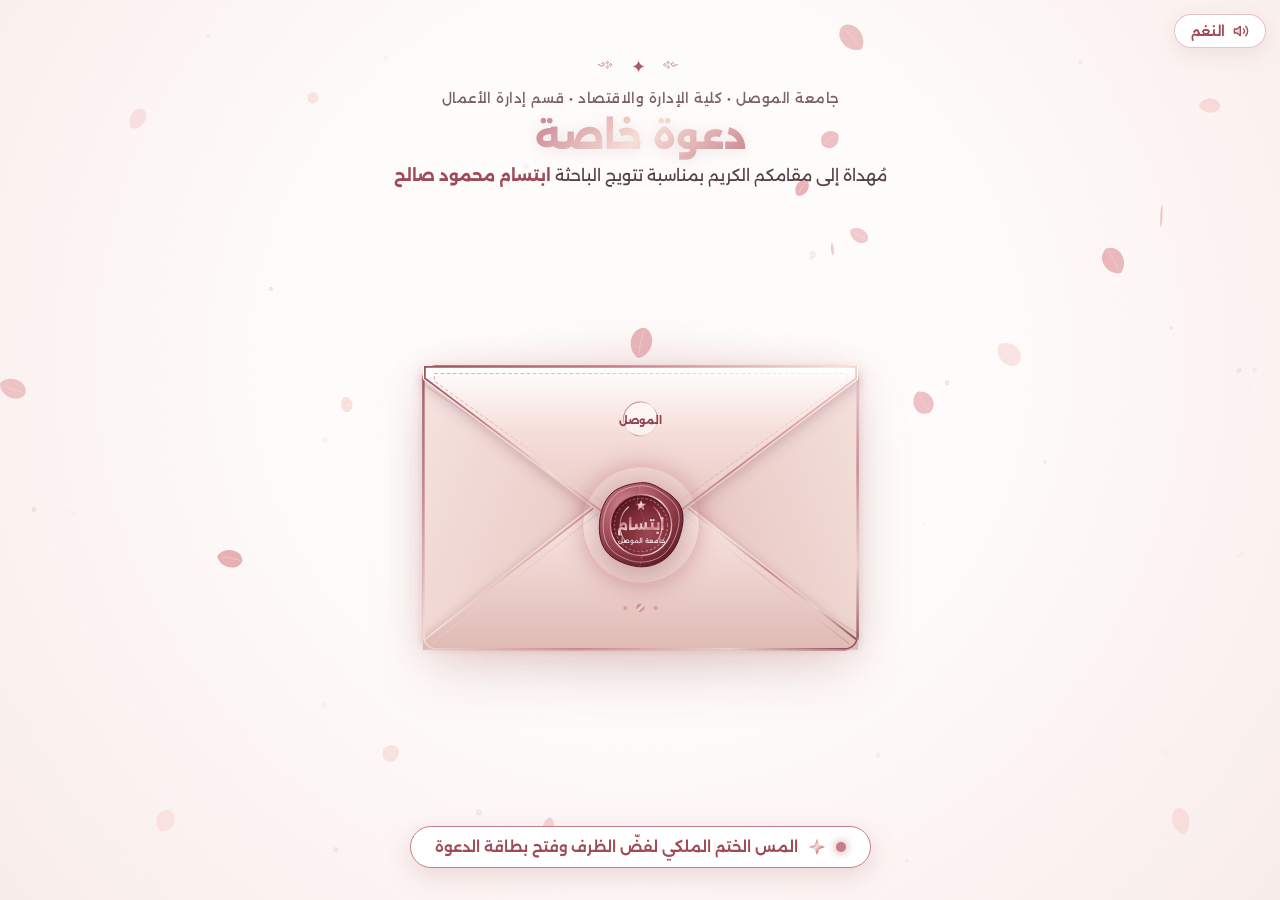
==== index.html @ f52bd517 "Transform invitation to luminous Soft Blush, Pearl Silk & Rose Gold with drifting rose petals and Al" ====
<!DOCTYPE html>
<html lang="ar" dir="rtl">
<head>
  <meta charset="UTF-8">
  <meta name="viewport" content="width=device-width, initial-scale=1.0, maximum-scale=1.0, user-scalable=no">
  <title>دعوة خاصة | مأدبة تتويج الباحثة ابتسام محمود صالح - جامعة الموصل</title>
  
  <meta name="description" content="دعوة خاصة لحضور مأدبة الغداء التكريمية بمناسبة نيل الباحثة ابتسام محمود صالح درجة الماجستير في إدارة الأعمال / أمن المعلومات - جامعة الموصل">
  <meta property="og:title" content="دعوة كريمة | الباحثة ابتسام محمود صالح">
  <meta property="og:description" content="يسرنا دعوتكم لمشاركتنا فرحة إنجاز الماجستير وحضور مأدبة الغداء التكريمية في مدينة الموصل">
  <meta property="og:type" content="website">

  <!-- Curated Modern Luxury Arabic Typography: Alexandria & Amiri -->
  <link rel="preconnect" href="https://fonts.googleapis.com">
  <link rel="preconnect" href="https://fonts.gstatic.com" crossorigin>
  <link href="https://fonts.googleapis.com/css2?family=Alexandria:wght@300;400;500;600;700;800&family=Amiri:ital,wght@0,400;0,700;1,400&family=Aref+Ruqaa:wght@700&display=swap" rel="stylesheet">

  <link rel="stylesheet" href="style.css">
</head>
<body class="is-locked">

  <!-- ==================================================================== -->
  <!-- MASTER SVG DEFINITIONS: ROSE GOLD FOIL, SILK FLORAL & WAX SEALS      -->
  <!-- ==================================================================== -->
  <svg class="svg-defs" aria-hidden="true">
    <defs>
      <!-- Metallic Rose Gold Foil Gradient -->
      <linearGradient id="rose-gold-foil" x1="0%" y1="0%" x2="100%" y2="100%">
        <stop offset="0%" stop-color="#9a525d" />
        <stop offset="22%" stop-color="#c57d87" />
        <stop offset="48%" stop-color="#f7ded7" />
        <stop offset="68%" stop-color="#c8838d" />
        <stop offset="85%" stop-color="#edd1ca" />
        <stop offset="100%" stop-color="#8c4450" />
      </linearGradient>

      <!-- Soft Rose Gold Light Gradient for Lines -->
      <linearGradient id="rose-gold-soft" x1="0%" y1="0%" x2="100%" y2="0%">
        <stop offset="0%" stop-color="#c57d87" stop-opacity="0.1" />
        <stop offset="50%" stop-color="#c57d87" stop-opacity="0.9" />
        <stop offset="100%" stop-color="#c57d87" stop-opacity="0.1" />
      </linearGradient>

      <!-- Envelope Exterior Soft Blush Velvet Gradients -->
      <linearGradient id="env-blush-back" x1="0%" y1="0%" x2="100%" y2="100%">
        <stop offset="0%" stop-color="#f7e8e5" />
        <stop offset="50%" stop-color="#eed5d0" />
        <stop offset="100%" stop-color="#e2c1bb" />
      </linearGradient>

      <linearGradient id="env-blush-left" x1="0%" y1="0%" x2="100%" y2="50%">
        <stop offset="0%" stop-color="#f5e3df" />
        <stop offset="70%" stop-color="#ecd0cb" />
        <stop offset="100%" stop-color="#e3beba" />
      </linearGradient>

      <linearGradient id="env-blush-right" x1="100%" y1="0%" x2="0%" y2="50%">
        <stop offset="0%" stop-color="#f3e0dc" />
        <stop offset="70%" stop-color="#eaccc7" />
        <stop offset="100%" stop-color="#e0b8b4" />
      </linearGradient>

      <linearGradient id="env-blush-bottom" x1="50%" y1="0%" x2="50%" y2="100%">
        <stop offset="0%" stop-color="#fdf4f2" />
        <stop offset="40%" stop-color="#f2dad6" />
        <stop offset="100%" stop-color="#dfbab4" />
      </linearGradient>

      <linearGradient id="env-blush-top" x1="50%" y1="0%" x2="50%" y2="100%">
        <stop offset="0%" stop-color="#ffffff" />
        <stop offset="40%" stop-color="#f5deda" />
        <stop offset="100%" stop-color="#e5c4be" />
      </linearGradient>

      <!-- Pearl Silk Lining with Delicate Rose Damask Pattern -->
      <pattern id="pearl-rose-lining" width="56" height="56" patternUnits="userSpaceOnUse">
        <rect width="56" height="56" fill="#fdfbf9"/>
        <circle cx="28" cy="28" r="14" fill="none" stroke="#e8c2bb" stroke-width="0.7" stroke-opacity="0.38"/>
        <path d="M28 6 C32 18 38 24 50 28 C38 32 32 38 28 50 C24 38 18 32 6 28 C18 24 24 18 28 6 Z" fill="none" stroke="#c57d87" stroke-width="0.75" stroke-opacity="0.3"/>
        <circle cx="0" cy="0" r="10" fill="none" stroke="#e8c2bb" stroke-width="0.6" stroke-opacity="0.25"/>
        <circle cx="56" cy="0" r="10" fill="none" stroke="#e8c2bb" stroke-width="0.6" stroke-opacity="0.25"/>
        <circle cx="0" cy="56" r="10" fill="none" stroke="#e8c2bb" stroke-width="0.6" stroke-opacity="0.25"/>
        <circle cx="56" cy="56" r="10" fill="none" stroke="#e8c2bb" stroke-width="0.6" stroke-opacity="0.25"/>
      </pattern>

      <!-- Dusty Rose & Pearl Gold Wax Seal Gradients -->
      <radialGradient id="wax-rose-outer" cx="35%" cy="30%" r="72%">
        <stop offset="0%" stop-color="#e5a0ab" />
        <stop offset="30%" stop-color="#ba6774" />
        <stop offset="70%" stop-color="#933f4c" />
        <stop offset="100%" stop-color="#67212b" />
      </radialGradient>

      <radialGradient id="wax-rose-inner" cx="62%" cy="65%" r="65%">
        <stop offset="0%" stop-color="#9e4754" />
        <stop offset="65%" stop-color="#7a2a36" />
        <stop offset="100%" stop-color="#54151e" />
      </radialGradient>

      <!-- Jagged Fracture Clip Paths for Two-Piece Wax Seal Split -->
      <clipPath id="seal-clip-left">
        <polygon points="0,0 60,0 55,32 64,52 53,74 62,95 57,120 0,120" />
      </clipPath>
      <clipPath id="seal-clip-right">
        <polygon points="60,0 120,0 120,120 57,120 62,95 53,74 64,52 55,32" />
      </clipPath>

      <!-- Reusable Sculpted Wax Seal Artwork -->
      <g id="wax-seal-artwork">
        <!-- Organic Molten Edge -->
        <path d="M 60,6 C 72,5 81,11 91,17 C 101,23 111,32 113,44 C 115,56 112,68 108,79 C 104,90 96,101 85,107 C 74,113 61,115 49,112 C 37,109 24,104 16,94 C 8,84 6,70 7,57 C 8,44 12,31 21,21 C 30,11 48,7 60,6 Z" 
              fill="url(#wax-rose-outer)" stroke="#52151e" stroke-width="1.2"/>
        <!-- Soft Rim Highlight -->
        <path d="M 58,10 C 70,9 80,14 88,20 C 97,26 106,34 108,45 C 110,56 107,67 103,77 C 99,87 92,97 82,102 C 72,107 60,109 49,106 C 38,103 27,98 20,89 C 13,80 11,68 12,56 C 13,44 17,33 25,24 C 33,15 46,11 58,10 Z" 
              fill="none" stroke="#fce4e8" stroke-width="1.1" stroke-opacity="0.6"/>
        <!-- Sunken Medallion Well -->
        <circle cx="60" cy="60" r="39" fill="url(#wax-rose-inner)" stroke="url(#rose-gold-foil)" stroke-width="1.8"/>
        <circle cx="60" cy="60" r="34" fill="none" stroke="url(#rose-gold-foil)" stroke-width="1" stroke-dasharray="3 2.5" opacity="0.9"/>
        <!-- Wreath of Honor -->
        <path d="M 42,82 C 30,72 30,48 44,37" fill="none" stroke="url(#rose-gold-foil)" stroke-width="1.4" stroke-linecap="round"/>
        <path d="M 78,82 C 90,72 90,48 76,37" fill="none" stroke="url(#rose-gold-foil)" stroke-width="1.4" stroke-linecap="round"/>
        <!-- Crown Star -->
        <polygon points="60,28 62,33 67,33 63,36 64,41 60,38 56,41 57,36 53,33 58,33" fill="url(#rose-gold-foil)"/>
        <!-- Calligraphic Monogram -->
        <text x="60" y="66" text-anchor="middle" fill="url(#rose-gold-foil)" font-family="'Alexandria', sans-serif" font-size="19" font-weight="700">ابتسام</text>
        <text x="60" y="83" text-anchor="middle" fill="#fce4e8" font-family="'Alexandria', sans-serif" font-size="8" font-weight="600" opacity="0.95">جامعة الموصل</text>
      </g>

      <!-- Soft Natural Shadows for Paper Folds -->
      <filter id="fold-shadow" x="-15%" y="-15%" width="130%" height="130%">
        <feDropShadow dx="0" dy="-2" stdDeviation="4" flood-color="#804a52" flood-opacity="0.18"/>
      </filter>
      <filter id="flap-drop-shadow" x="-15%" y="-10%" width="130%" height="140%">
        <feDropShadow dx="0" dy="6" stdDeviation="6" flood-color="#804a52" flood-opacity="0.25"/>
      </filter>
    </defs>
  </svg>

  <!-- Luminous Silk Canvas & Drifting Rose Petals Engine -->
  <canvas id="silk-canvas"></canvas>

  <!-- Soft Ambient Warmth Vignette -->
  <div class="ambient-vignette"></div>

  <!-- Floating Navigation Controls -->
  <nav class="floating-controls" aria-label="أدوات التحكم">
    <button id="audio-toggle-btn" class="ctrl-btn" title="الموسيقى الهادئة والمؤثرات">
      <svg id="icon-vol-on" class="ctrl-svg" viewBox="0 0 24 24" fill="none" stroke="currentColor" stroke-width="2" stroke-linecap="round" stroke-linejoin="round">
        <polygon points="11 5 6 9 2 9 2 15 6 15 11 19 11 5" fill="currentColor" fill-opacity="0.2"/>
        <path d="M15.54 8.46a5 5 0 0 1 0 7.07"/>
        <path d="M19.07 4.93a10 10 0 0 1 0 14.14"/>
      </svg>
      <svg id="icon-vol-off" class="ctrl-svg hidden" viewBox="0 0 24 24" fill="none" stroke="currentColor" stroke-width="2" stroke-linecap="round" stroke-linejoin="round">
        <polygon points="11 5 6 9 2 9 2 15 6 15 11 19 11 5" fill="currentColor" fill-opacity="0.1"/>
        <line x1="23" y1="9" x2="17" y2="15"/>
        <line x1="17" y1="9" x2="23" y2="15"/>
      </svg>
      <span class="ctrl-label">النغم</span>
    </button>

    <button id="replay-envelope-btn" class="ctrl-btn hidden" title="إعادة مشهد فتح الظرف">
      <svg class="ctrl-svg" viewBox="0 0 24 24" fill="none" stroke="currentColor" stroke-width="1.8" stroke-linecap="round" stroke-linejoin="round">
        <path d="M4 4h16c1.1 0 2 .9 2 2v12c0 1.1-.9 2-2 2H4c-1.1 0-2-.9-2-2V6c0-1.1.9-2 2-2z"/>
        <polyline points="22,6 12,13 2,6"/>
      </svg>
      <span class="ctrl-label">إعادة إغلاق الظرف</span>
    </button>
  </nav>


  <!-- ================================================================ -->
  <!-- ACT I: THE LUMINOUS ROSE VELVET ENVELOPE SANCTUARY               -->
  <!-- ================================================================ -->
  <section id="envelope-sanctuary" class="envelope-sanctuary">
    
    <!-- Header: Welcoming, Airy, and Peaceful -->
    <header class="sanctuary-header" id="sanctuary-header">
      <div class="crest-mini">
        <span>༺</span>
        <span class="crest-star">✦</span>
        <span>༻</span>
      </div>
      <p class="sanctuary-pre">جامعة الموصل • كلية الإدارة والاقتصاد • قسم إدارة الأعمال</p>
      <h1 class="sanctuary-title">دعوة خاصة</h1>
      <p class="sanctuary-subtitle">مُهداة إلى مقامكم الكريم بمناسبة تتويج الباحثة <strong>ابتسام محمود صالح</strong></p>
    </header>

    <!-- Center Stage: The Sculpted 3D Velvet Envelope -->
    <div class="envelope-stage-center" id="envelope-tilt-zone">
      <div class="envelope-assembly" id="envelope-assembly" role="button" tabindex="0" aria-label="المس الظرف لفتحه">
        
        <!-- Radiant Rose Gold Aura Glow -->
        <div class="envelope-aura" id="envelope-aura"></div>

        <!-- LAYER 1 (z-index: 1): ENVELOPE BACK & FLORAL SILK LINING -->
        <div class="env-layer-back" id="env-back">
          <svg viewBox="0 0 460 300" class="env-svg-full" preserveAspectRatio="none">
            <rect x="0" y="0" width="460" height="300" rx="14" fill="url(#env-blush-back)" stroke="url(#rose-gold-foil)" stroke-width="1.6"/>
            <rect x="7" y="7" width="446" height="286" rx="10" fill="url(#pearl-rose-lining)" stroke="#e2b4ad" stroke-width="0.8" stroke-opacity="0.6"/>
          </svg>
        </div>

        <!-- LAYER 2 (z-index: 2): LUXURY COTTON CARD RESTING INSIDE THE POCKET -->
        <div class="env-layer-letter" id="env-letter">
          <div class="letter-paper">
            <div class="letter-gold-frame">
              <div class="letter-corner lc-tl"></div>
              <div class="letter-corner lc-tr"></div>
              <div class="letter-corner lc-bl"></div>
              <div class="letter-corner lc-br"></div>

              <div class="letter-rosette">✦ ❖ ✦</div>
              <div class="letter-Basmala">بِسْمِ اللَّهِ الرَّحْمَٰنِ الرَّحِيمِ</div>
              <div class="letter-divider">
                <span></span>
                <span class="div-diamond">◆</span>
                <span></span>
              </div>
              <div class="letter-kicker">دعوة مأدبة غداء تكريمية</div>
              <div class="letter-honoree">الباحثة ابتسام محمود صالح</div>
              <div class="letter-degree">ماجستير إدارة الأعمال • أمن المعلومات</div>
              <div class="letter-seal-mark">جامعة الموصل • ٢٩ تشرين الثاني ٢٠٢٦</div>
            </div>
          </div>
        </div>

        <!-- LAYER 3 (z-index: 3): ENVELOPE FRONT POCKET -->
        <div class="env-layer-pocket" id="env-pocket">
          <svg viewBox="0 0 460 300" class="env-svg-full" preserveAspectRatio="none">
            <!-- Left Wing Flap -->
            <path d="M 0,10 L 218,158 L 0,292 Z" fill="url(#env-blush-left)" filter="url(#fold-shadow)"/>
            <path d="M 0,12 L 214,158 L 0,290" fill="none" stroke="url(#rose-gold-foil)" stroke-width="1.4" stroke-opacity="0.85"/>
            <path d="M 0,19 L 205,158 L 0,283" fill="none" stroke="url(#rose-gold-foil)" stroke-width="0.6" stroke-opacity="0.45"/>

            <!-- Right Wing Flap -->
            <path d="M 460,10 L 242,158 L 460,292 Z" fill="url(#env-blush-right)" filter="url(#fold-shadow)"/>
            <path d="M 460,12 L 246,158 L 460,290" fill="none" stroke="url(#rose-gold-foil)" stroke-width="1.4" stroke-opacity="0.85"/>
            <path d="M 460,19 L 255,158 L 460,283" fill="none" stroke="url(#rose-gold-foil)" stroke-width="0.6" stroke-opacity="0.45"/>

            <!-- Bottom Pocket Flap -->
            <path d="M 0,300 L 0,288 L 194,136 Q 230,110 266,136 L 460,288 L 460,300 Z" fill="url(#env-blush-bottom)" filter="url(#fold-shadow)"/>
            <path d="M 2,289 L 196,138 Q 230,113 264,138 L 458,289" fill="none" stroke="url(#rose-gold-foil)" stroke-width="1.8"/>
            <path d="M 9,294 L 200,144 Q 230,121 260,144 L 451,294" fill="none" stroke="url(#rose-gold-foil)" stroke-width="0.65" stroke-opacity="0.6"/>
            
            <!-- Bottom Center Rose Gold Monogram Pin -->
            <g transform="translate(230, 256)" opacity="0.9">
              <path d="M -40,0 L -10,0 M 10,0 L 40,0" stroke="url(#rose-gold-foil)" stroke-width="1.2"/>
              <circle cx="0" cy="0" r="4.5" fill="url(#rose-gold-foil)"/>
              <circle cx="-16" cy="0" r="2.2" fill="#d99b95"/>
              <circle cx="16" cy="0" r="2.2" fill="#d99b95"/>
            </g>

            <!-- Outer Frame -->
            <rect x="0.9" y="0.9" width="458.2" height="298.2" rx="13" fill="none" stroke="url(#rose-gold-foil)" stroke-width="1.6"/>
          </svg>
        </div>

        <!-- LAYER 4 (z-index: 4 closed -> z-index: 1 at 90deg open): 3D TOP HINGED FLAP -->
        <div class="env-layer-top-flap" id="env-top-flap-wrap">
          <div class="top-flap-3d" id="env-top-flap">
            
            <!-- Outer Face (Visible when closed) -->
            <div class="flap-face flap-face-front">
              <svg viewBox="0 0 460 185" class="env-svg-flap" preserveAspectRatio="none">
                <path d="M 0,0 L 460,0 L 460,14 L 262,164 Q 230,186 198,164 L 0,14 Z" fill="url(#env-blush-top)" filter="url(#flap-drop-shadow)"/>
                <path d="M 2,1 L 458,1 L 458,13 L 260,162 Q 230,183 200,162 L 2,13 Z" fill="none" stroke="url(#rose-gold-foil)" stroke-width="1.9"/>
                <path d="M 12,8 L 448,8 L 448,16 L 255,155 Q 230,173 205,155 L 12,16 Z" fill="none" stroke="url(#rose-gold-foil)" stroke-width="0.75" stroke-opacity="0.65" stroke-dasharray="4 2.5"/>
                <!-- Rose Gold Flap Motif -->
                <g transform="translate(230, 56)">
                  <circle cx="0" cy="0" r="18" fill="rgba(255,255,255,0.6)" stroke="url(#rose-gold-foil)" stroke-width="1"/>
                  <path d="M -32,0 L -22,0 M 22,0 L 32,0" stroke="url(#rose-gold-foil)" stroke-width="1"/>
                  <text x="0" y="5" text-anchor="middle" fill="#933f4c" font-family="'Alexandria', sans-serif" font-size="11" font-weight="700">الموصل</text>
                </g>
              </svg>
            </div>

            <!-- Inner Face (Lined with Floral Silk when folded back) -->
            <div class="flap-face flap-face-back">
              <svg viewBox="0 0 460 185" class="env-svg-flap" preserveAspectRatio="none">
                <path d="M 0,185 L 460,185 L 460,171 L 262,21 Q 230,-1 198,21 L 0,171 Z" fill="url(#env-blush-back)" stroke="url(#rose-gold-foil)" stroke-width="1.6"/>
                <path d="M 7,182 L 453,182 L 453,169 L 258,26 Q 230,7 202,26 L 7,169 Z" fill="url(#pearl-rose-lining)" stroke="#c57d87" stroke-width="0.85" stroke-opacity="0.55"/>
              </svg>
            </div>

          </div>
        </div>

        <!-- LAYER 5 (z-index: 5): DUSTY ROSE & GOLD TWO-PIECE SPLITTING WAX SEAL -->
        <div class="wax-seal-stage" id="wax-seal-stage">
          <div class="wax-aura-ring" id="wax-aura-ring"></div>
          
          <!-- Left Half of Seal -->
          <div class="wax-half wax-half-left" id="wax-half-left">
            <svg viewBox="0 0 120 120" class="wax-svg">
              <g clip-path="url(#seal-clip-left)">
                <use href="#wax-seal-artwork"/>
              </g>
            </svg>
          </div>

          <!-- Right Half of Seal -->
          <div class="wax-half wax-half-right" id="wax-half-right">
            <svg viewBox="0 0 120 120" class="wax-svg">
              <g clip-path="url(#seal-clip-right)">
                <use href="#wax-seal-artwork"/>
              </g>
            </svg>
          </div>

          <!-- Glowing Rose Gold Fracture Line -->
          <svg viewBox="0 0 120 120" class="wax-crack-svg">
            <path id="wax-crack-path" d="M 60,6 L 55,32 L 64,52 L 53,74 L 62,95 L 57,114" fill="none" stroke="#fff0f3" stroke-width="2.6" stroke-linecap="round"/>
          </svg>
        </div>

      </div>
    </div>

    <!-- Bottom Touch Prompt -->
    <div class="sanctuary-prompt" id="sanctuary-prompt">
      <button type="button" class="prompt-button" id="open-trigger-btn">
        <span class="prompt-pulse"></span>
        <svg width="18" height="18" viewBox="0 0 24 24" fill="url(#rose-gold-foil)">
          <path d="M12 1L9 9l-8 3 8 3 3 8 3-8 8-3-8-3-3-8z"/>
        </svg>
        <span>المس الختم الملكي لفضّ الظرف وفتح بطاقة الدعوة</span>
      </button>
    </div>

  </section>


  <!-- ================================================================ -->
  <!-- ACT II: THE LUMINOUS LUXURY FOIL CARD INVITATION                 -->
  <!-- ================================================================ -->
  <main id="royal-invitation" class="royal-invitation" aria-hidden="true">
    
    <div class="scroll-container">
      
      <article class="manuscript-sheet" id="manuscript-sheet">
        
        <!-- Rose Gold Architectural Border Lines -->
        <div class="manuscript-frame-outer"></div>
        <div class="manuscript-frame-inner"></div>

        <!-- Corner Geometry -->
        <div class="card-corner cc-tl"></div>
        <div class="card-corner cc-tr"></div>
        <div class="card-corner cc-bl"></div>
        <div class="card-corner cc-br"></div>

        <!-- ======================================================== -->
        <!-- SECTION 1: PROLOGUE & UNIVERSITY CREST                   -->
        <!-- ======================================================== -->
        <header class="manuscript-header reveal-section">
          
          <div class="shamsa-medallion">
            <svg viewBox="0 0 120 120" class="shamsa-svg">
              <circle cx="60" cy="60" r="54" fill="none" stroke="url(#rose-gold-foil)" stroke-width="1.2" stroke-dasharray="4 3"/>
              <circle cx="60" cy="60" r="46" fill="rgba(197, 125, 135, 0.08)" stroke="url(#rose-gold-foil)" stroke-width="1"/>
              <circle cx="60" cy="60" r="36" fill="none" stroke="#d99b95" stroke-width="0.8"/>
            </svg>
            <div class="shamsa-center-icon">
              <svg width="24" height="24" viewBox="0 0 24 24" fill="url(#rose-gold-foil)">
                <path d="M12 3L1 9l11 6 9-4.91V17h2V9L12 3zm0 14.5l-7-3.82v3.72c0 2.1 3.13 3.6 7 3.6s7-1.5 7-3.6v-3.72l-7 3.82z"/>
              </svg>
            </div>
          </div>

          <div class="basmala-calligraphy">بِسْمِ اللَّهِ الرَّحْمَٰنِ الرَّحِيمِ</div>
          
          <p class="quranic-verse">
            ﴿ يَرْفَعِ اللَّهُ الَّذِينَ آمَنُوا مِنكُمْ وَالَّذِينَ أُوتُوا الْعِلْمَ دَرَجَاتٍ ﴾
          </p>

          <div class="royal-divider">
            <span class="div-line"></span>
            <span class="div-motif">❖ ✦ ❖</span>
            <span class="div-line"></span>
          </div>

          <div class="academic-banner">
            <span class="univ-name">جَامِعَةُ المَوْصِل</span>
            <span class="univ-dot">•</span>
            <span class="college-name">كلية الإدارة والاقتصاد</span>
            <span class="univ-dot">•</span>
            <span class="dept-name">قسم إدارة الأعمال</span>
          </div>

        </header>


        <!-- ======================================================== -->
        <!-- SECTION 2: HONOREE TITLE & DEGREE                        -->
        <!-- ======================================================== -->
        <section class="proclamation-section reveal-section">
          
          <div class="poetic-prelude">
            <p>
              بعدَ مسيرةٍ حافلةٍ بالجِدِّ والاجتهاد في محرابِ العلمِ والمعرفة،<br>
              آنَ لغرسِ الصبرِ أن يُثمر، وللفرحةِ أن تكتملَ ببهيِّ حضوركم الكريم...
            </p>
          </div>

          <p class="formal-salutation">
            يطيبُ لنا ويشرفنا دعوتكم لمشاركتنا فرحة إتمام مناقشة ونيل درجة <strong>الماجستير</strong>
          </p>

          <!-- The Royal Honoree Card -->
          <div class="honoree-cartouche">
            <div class="cartouche-glow"></div>
            <span class="honoree-title-prefix">للباحثة الفاضلة</span>
            <h2 class="honoree-full-name">ابتسام محمود صالح</h2>
            
            <div class="specialization-badge">
              <svg width="18" height="18" viewBox="0 0 24 24" fill="url(#rose-gold-foil)">
                <path d="M12 1L3 5v6c0 5.55 3.84 10.74 9 12 5.16-1.26 9-6.45 9-12V5l-9-4zm0 10.99h7c-.53 4.12-3.28 7.79-7 8.94V12H5V6.3l7-3.11v8.8z"/>
              </svg>
              <span class="spec-text">تخصص أمن المعلومات • إدارة الأعمال</span>
            </div>
          </div>

        </section>


        <!-- ======================================================== -->
        <!-- SECTION 3: THE CELEBRATORY BANQUET INVITATION            -->
        <!-- ======================================================== -->
        <section class="banquet-sanctuary reveal-section">
          
          <div class="banquet-box">
            <div class="banquet-arch-top">
              <span>༺ مأدبة الغداء التكريمية ༻</span>
            </div>

            <p class="banquet-prose">
              واحتفاءً بهذه المناسبة الكريمة وتتويجاً لجهود الباحثة المباركة؛<br>
              يسرنا ويشرفنا أن ندعوكم لتناول <strong>وجبة الغداء</strong> التي نقيمها على شرفكم،<br>
              وعلى شرف السادة أعضاء لجنة المناقشة الموقّرين، وجمعٍ طيّب من الأهل والأصدقاء والأحبة،<br>
              لتكتمل بهجتنا بأنسِ لقائكم وطيب مشاركتكم.
            </p>

            <p class="banquet-poetry">
              « ما طابَ مجلسُنا إلا بملقاكمُ ... ولا ازدهى الفرحُ إلا حينَ جئتمونا »
            </p>
          </div>

        </section>


        <!-- ======================================================== -->
        <!-- SECTION 4: COMMITTEE APPRECIATION                        -->
        <!-- ======================================================== -->
        <section class="committee-section reveal-section">
          <div class="section-heading-lockup">
            <span class="heading-kicker">أهلُ الفضلِ والعلم</span>
            <h3 class="heading-main">لجنة المناقشة والإشراف العلمي</h3>
            <div class="heading-underline"></div>
          </div>

          <div class="committee-scroll-card">
            <div class="committee-icon-medallion">
              <svg width="24" height="24" viewBox="0 0 24 24" fill="url(#rose-gold-foil)">
                <path d="M12 3c-1.1 0-2 .9-2 2H4v2h1.95L2 14c-.47 2 1 3.5 3.5 3.5S9.47 16 9 14L5.05 7h5.1c.41.85 1.19 1.48 2.15 1.65V19H6v2h12v-2h-5.7V8.65c.96-.17 1.74-.8 2.15-1.65h4.5L15 14c-.47 2 1 3.5 3.5 3.5S22.47 16 22 14l-3.95-7H20V5h-6c0-1.1-.9-2-2-2z"/>
              </svg>
            </div>
            <p class="committee-tribute-text">
              خالصُ الامتنانِ والتقديرِ إلى مقامِ السادةِ الأساتذةِ والعلماء الأفاضل
              <strong>رئيسِ وأعضاءِ لجنةِ المناقشةِ الموقّرين والأستاذِ المشرف</strong>،
              الذين أناروا الدربَ بفيضِ علمهم وتوجيهاتهم السديدة؛
              وسيتشرّفُ هذا السجلُّ بإدراج أسمائهم وألقابهم العلمية الكريمة تِباعاً.
            </p>
          </div>
        </section>


        <!-- ======================================================== -->
        <!-- SECTION 5: EVENT DETAILS & PROGRAM FLOW                  -->
        <!-- ======================================================== -->
        <section class="arches-section reveal-section">
          <div class="section-heading-lockup">
            <span class="heading-kicker">الموعدُ والمكان</span>
            <h3 class="heading-main">مراسمُ يومِ المناسبة</h3>
            <div class="heading-underline"></div>
          </div>

          <div class="mosul-arches-grid">
            
            <!-- Arch 1: Date -->
            <div class="mosul-arch-card">
              <div class="arch-dome">
                <svg width="24" height="24" viewBox="0 0 24 24" fill="none" stroke="currentColor" stroke-width="2">
                  <rect x="3" y="4" width="18" height="18" rx="2" ry="2"/>
                  <line x1="16" y1="2" x2="16" y2="6"/>
                  <line x1="8" y1="2" x2="8" y2="6"/>
                  <line x1="3" y1="10" x2="21" y2="10"/>
                </svg>
              </div>
              <span class="arch-label">تاريخ المناسبة</span>
              <h4 class="arch-value">الأحد • ٢٩ تشرين الثاني</h4>
              <p class="arch-sub">29 نوفمبر (11) 2026 م</p>
            </div>

            <!-- Arch 2: Timing -->
            <div class="mosul-arch-card arch-featured">
              <div class="arch-dome">
                <svg width="24" height="24" viewBox="0 0 24 24" fill="none" stroke="currentColor" stroke-width="2">
                  <circle cx="12" cy="12" r="10"/>
                  <polyline points="12 6 12 12 16 14"/>
                </svg>
              </div>
              <span class="arch-label">موعد مأدبة الغداء</span>
              <h4 class="arch-value">عقب انتهاء المناقشة</h4>
              <p class="arch-sub arch-badge-gold">تُحدَّد الساعة الدقيقة قريباً</p>
            </div>

            <!-- Arch 3: Venue -->
            <div class="mosul-arch-card">
              <div class="arch-dome">
                <svg width="24" height="24" viewBox="0 0 24 24" fill="none" stroke="currentColor" stroke-width="2">
                  <path d="M3 2v7c0 1.1.9 2 2 2h4a2 2 0 0 0 2-2V2"/>
                  <path d="M7 2v20"/>
                  <path d="M21 15V2v0a5 5 0 0 0-5 5v6c0 1.1.9 2 2 2h3Zm0 0v7"/>
                </svg>
              </div>
              <span class="arch-label">دار الضيافة والمطعم</span>
              <h4 class="arch-value">مدينة الموصل</h4>
              <p class="arch-sub">سيُعلن اسم المطعم وإحداثياته قريباً</p>
            </div>

          </div>

          <!-- Day Flow Journey -->
          <div class="day-journey-bar">
            <div class="journey-step">
              <span class="step-num">١</span>
              <div class="step-info">
                <strong>المناقشة العلمية</strong>
                <span>كلية الإدارة والاقتصاد - جامعة الموصل</span>
              </div>
            </div>
            <div class="journey-connector">«</div>
            <div class="journey-step">
              <span class="step-num">٢</span>
              <div class="step-info">
                <strong>إعلان التقدير والتتويج</strong>
                <span>نيل درجة الماجستير بجدارة</span>
              </div>
            </div>
            <div class="journey-connector">«</div>
            <div class="journey-step step-highlight">
              <span class="step-num">٣</span>
              <div class="step-info">
                <strong>مأدبة الغداء التكريمية</strong>
                <span>التوجه إلى المطعم للاحتفاء بالضيوف الكرام</span>
              </div>
            </div>
          </div>

        </section>


        <!-- ======================================================== -->
        <!-- SECTION 6: ROSE GOLD COUNTDOWN DIALS                     -->
        <!-- ======================================================== -->
        <section class="astrolabe-countdown-section reveal-section">
          <div class="astrolabe-panel">
            <h3 class="astrolabe-title">
              <span class="star-wing">✦</span>
              <span>الوقت المتبقي حتى يوم المناسبة</span>
              <span class="star-wing">✦</span>
            </h3>

            <div class="astrolabe-rings-grid" dir="ltr">
              
              <!-- Days Dial -->
              <div class="astrolabe-dial">
                <svg viewBox="0 0 120 120" class="dial-svg">
                  <circle cx="60" cy="60" r="52" class="dial-track"/>
                  <circle cx="60" cy="60" r="52" class="dial-progress" id="ring-days"/>
                </svg>
                <div class="dial-content">
                  <span class="dial-number" id="cd-days">00</span>
                  <span class="dial-label">يَوْم</span>
                </div>
              </div>

              <!-- Hours Dial -->
              <div class="astrolabe-dial">
                <svg viewBox="0 0 120 120" class="dial-svg">
                  <circle cx="60" cy="60" r="52" class="dial-track"/>
                  <circle cx="60" cy="60" r="52" class="dial-progress" id="ring-hours"/>
                </svg>
                <div class="dial-content">
                  <span class="dial-number" id="cd-hours">00</span>
                  <span class="dial-label">سَاعَة</span>
                </div>
              </div>

              <!-- Minutes Dial -->
              <div class="astrolabe-dial">
                <svg viewBox="0 0 120 120" class="dial-svg">
                  <circle cx="60" cy="60" r="52" class="dial-track"/>
                  <circle cx="60" cy="60" r="52" class="dial-progress" id="ring-minutes"/>
                </svg>
                <div class="dial-content">
                  <span class="dial-number" id="cd-minutes">00</span>
                  <span class="dial-label">دَقِيقَة</span>
                </div>
              </div>

              <!-- Seconds Dial -->
              <div class="astrolabe-dial">
                <svg viewBox="0 0 120 120" class="dial-svg">
                  <circle cx="60" cy="60" r="52" class="dial-track"/>
                  <circle cx="60" cy="60" r="52" class="dial-progress" id="ring-seconds"/>
                </svg>
                <div class="dial-content">
                  <span class="dial-number" id="cd-seconds">00</span>
                  <span class="dial-label">ثَانِيَة</span>
                </div>
              </div>

            </div>
          </div>
        </section>


        <!-- ======================================================== -->
        <!-- SECTION 7: VENUE CARD & GOOGLE MAPS                      -->
        <!-- ======================================================== -->
        <section class="venue-compass-section reveal-section">
          <div class="compass-card">
            <div class="compass-rose-wrap">
              <div class="compass-pin-pulse"></div>
              <svg width="28" height="28" viewBox="0 0 24 24" fill="#ba6774" stroke="url(#rose-gold-foil)" stroke-width="1.5" class="compass-pin">
                <path d="M21 10c0 7-9 13-9 13s-9-6-9-13a9 9 0 0 1 18 0z"/>
                <circle cx="12" cy="10" r="3" fill="#ffffff"/>
              </svg>
            </div>
            <div class="compass-details">
              <span class="compass-tag">الموقع الجغرافي • الموصل</span>
              <h4>الموصل الحدباء — موقع المطعم المخصص لمأدبة الغداء</h4>
              <p>سيتم تحديث الرابط المباشر للمطعم هنا فور تثبيت الحجز النهائي لإرشادكم بدقة عبر خرائط Google.</p>
            </div>
            <div class="compass-action">
              <a href="https://maps.google.com/?q=University+of+Mosul,Mosul,Iraq" target="_blank" rel="noopener noreferrer" class="royal-btn royal-btn-outline">
                <svg width="18" height="18" viewBox="0 0 24 24" fill="none" stroke="currentColor" stroke-width="2">
                  <polygon points="1 6 1 22 8 18 16 22 23 18 23 2 16 6 8 2 1 6"/>
                  <line x1="8" y1="2" x2="8" y2="18"/>
                  <line x1="16" y1="6" x2="16" y2="22"/>
                </svg>
                <span>فتح الخريطة التفاعلية</span>
              </a>
            </div>
          </div>
        </section>


        <!-- ======================================================== -->
        <!-- SECTION 8: RSVP & VIP PASS GENERATOR                     -->
        <!-- ======================================================== -->
        <section class="rsvp-sanctuary reveal-section" id="rsvp-section">
          <div class="section-heading-lockup">
            <span class="heading-kicker">سجلُّ الضيافةِ والتشريف</span>
            <h3 class="heading-main">تأكيد الحضور والتهنئة</h3>
            <div class="heading-underline"></div>
            <p class="heading-desc">يسعدنا تسجيل حضوركم الكريم لترتيب مراسم الضيافة بما يليق بمقامكم العزيز</p>
          </div>

          <div class="rsvp-ledger-box">
            <form id="rsvp-form" class="rsvp-form">
              
              <!-- Guest Name -->
              <div class="ledger-field">
                <label for="guest-name">الاسم الكريم واللقب</label>
                <input type="text" id="guest-name" required placeholder="أدخل اسمك الكريم..." class="ledger-input">
              </div>

              <!-- Attendance Choice Cards -->
              <div class="ledger-field">
                <label>حالة الحضور</label>
                <div class="choice-cards-grid">
                  
                  <label class="choice-card">
                    <input type="radio" name="attendance" value="attending" checked>
                    <div class="choice-card-body">
                      <span class="choice-icon">✦</span>
                      <div class="choice-text">
                        <strong>يشرفني الحضور بكل سرور</strong>
                        <span>يسعدني التواجد في مأدبة الغداء</span>
                      </div>
                      <span class="choice-check">✓</span>
                    </div>
                  </label>

                  <label class="choice-card">
                    <input type="radio" name="attendance" value="declined">
                    <div class="choice-card-body">
                      <span class="choice-icon">❖</span>
                      <div class="choice-text">
                        <strong>أعتذر بكل محبة لظرف طارئ</strong>
                        <span>مع أصدق التبريكات والدعوات بالرفعة</span>
                      </div>
                      <span class="choice-check">✓</span>
                    </div>
                  </label>

                </div>
              </div>

              <!-- Number of Companions -->
              <div class="ledger-field" id="companions-field-wrap">
                <label for="guest-count">عدد الأفراد (المرافقين)</label>
                <select id="guest-count" class="ledger-input ledger-select">
                  <option value="شخص واحد">شخص واحد (١)</option>
                  <option value="شخصان">شخصان (٢)</option>
                  <option value="٣ أشخاص">ثلاثة أشخاص (٣)</option>
                  <option value="٤ أشخاص">أربعة أشخاص (٤)</option>
                  <option value="عائلة / مجموعة">عائلة كريمة / أكثر من ٤</option>
                </select>
              </div>

              <!-- Blessing Message -->
              <div class="ledger-field">
                <label for="guest-wishes">كلمة تهنئة أو تمنيات للباحثة (اختياري)</label>
                <textarea id="guest-wishes" rows="3" placeholder="اكتب مشاعرك وتمنياتك للباحثة ابتسام محمود صالح..." class="ledger-input ledger-textarea"></textarea>
              </div>

              <!-- Actions -->
              <div class="ledger-actions">
                <button type="submit" class="royal-btn royal-btn-rose">
                  <span>تأكيد الحضور وإصدار بطاقة التشريف</span>
                </button>

                <button type="button" id="whatsapp-direct-btn" class="royal-btn royal-btn-whatsapp">
                  <span>تأكيد الحضور عبر واتساب</span>
                </button>
              </div>

            </form>

            <!-- GENERATED VIP ROYAL GUEST PASS -->
            <div id="vip-pass-container" class="vip-pass-container hidden">
              <div class="vip-pass-card">
                <div class="vip-pass-header">
                  <span class="vip-crest">👑</span>
                  <h4>بطاقة تشريف ملكية خاصة</h4>
                  <p>مأدبة تتويج الباحثة ابتسام محمود صالح • جامعة الموصل</p>
                </div>
                <div class="vip-pass-body">
                  <div class="vip-row">
                    <span class="vip-label">الضيف الكريم:</span>
                    <strong class="vip-val" id="vip-guest-name">—</strong>
                  </div>
                  <div class="vip-row">
                    <span class="vip-label">حالة الحضور:</span>
                    <strong class="vip-val" id="vip-guest-status">—</strong>
                  </div>
                  <div class="vip-row">
                    <span class="vip-label">تاريخ المناسبة:</span>
                    <strong class="vip-val">الأحد • ٢٩ تشرين الثاني ٢٠٢٦</strong>
                  </div>
                </div>
                <div class="vip-pass-footer">
                  <span>تم تسجيل تشريفكم بمزيد من السرور والامتنان</span>
                  <button type="button" id="edit-rsvp-btn" class="vip-edit-link">تعديل البيانات</button>
                </div>
              </div>
            </div>

          </div>
        </section>


        <!-- ======================================================== -->
        <!-- SECTION 9: BLESSINGS WALL                                -->
        <!-- ======================================================== -->
        <section class="blessings-wall-section reveal-section">
          <div class="section-heading-lockup">
            <span class="heading-kicker">طيبُ المشاعر</span>
            <h3 class="heading-main">سجلُّ التهاني والتبريكات</h3>
            <div class="heading-underline"></div>
          </div>

          <div class="blessings-grid" id="blessings-grid">
            
            <div class="blessing-parchment">
              <div class="blessing-quote-mark">❝</div>
              <p class="blessing-body">
                ألف مبارك للباحثة المتميزة ابتسام محمود صالح هذا الإنجاز العلمي المشرف في أمن المعلومات، فخورون بمثابرتكِ ونسأل الله لكِ دوام التوفيق والرفعة.
              </p>
              <div class="blessing-meta">
                <span class="blessing-author">الأهل والمحبون</span>
                <span class="blessing-time">بكل فخر واعتزاز</span>
              </div>
            </div>

            <div class="blessing-parchment">
              <div class="blessing-quote-mark">❝</div>
              <p class="blessing-body">
                مباركٌ نيل الماجستير من كلية الإدارة والاقتصاد بجامعة الموصل العريقة، ومنها للأعلى وإلى الدكتوراة بإذن الله تعالى.
              </p>
              <div class="blessing-meta">
                <span class="blessing-author">زملاء الدراسات العليا</span>
                <span class="blessing-time">جامعة الموصل</span>
              </div>
            </div>

          </div>
        </section>


        <!-- ======================================================== -->
        <!-- SECTION 10: SHARE & COLOPHON FOOTER                      -->
        <!-- ======================================================== -->
        <footer class="manuscript-footer reveal-section">
          
          <div class="share-ribbon">
            <p>مشاركة بطاقة الدعوة مع الأحبة</p>
            <div class="share-actions">
              <button type="button" id="copy-invitation-link" class="royal-btn royal-btn-outline btn-sm">
                <span id="copy-link-label">نسخ رابط الدعوة</span>
              </button>
              <button type="button" id="share-whatsapp-btn" class="royal-btn royal-btn-rose btn-sm">
                <span>إهداء الدعوة عبر واتساب</span>
              </button>
            </div>
          </div>

          <div class="colophon">
            <div class="colophon-ornament">༺ ❖ ✦ ❖ ༻</div>
            <p class="colophon-verse">
              « وبكم تزدادُ الأفراحُ بهجةً، وبتشريفكم يكتملُ عقدُ المسرّات »
            </p>
            <div class="colophon-signature">
              <span>الداعية إلى مأدبة التكريم</span>
              <strong>الباحثة ابتسام محمود صالح وعائلتها الكريمة</strong>
            </div>
            <div class="colophon-location">جامعة الموصل • نينوى • ٢٠٢٦ م</div>
          </div>

        </footer>

      </article>

    </div>

  </main>

  <script src="app.js"></script>
</body>
</html>
---- style.css ----
/* ==========================================================================
   HAUTE COUTURE LUXURY INVITATION — SOFT BLUSH & ROSE GOLD THEME
   Honoree: Researcher Ibtisam Mahmoud Saleh — University of Mosul
   Philosophy: Modern Royal Editorial, Soft Blush Velvet, Rose Gold & Silk
   ========================================================================== */

:root {
  /* Typography */
  --font-royal: 'Alexandria', -apple-system, BlinkMacSystemFont, 'Segoe UI', Roboto, sans-serif;
  --font-classical: 'Amiri', 'Traditional Arabic', serif;
  --font-ruqaa: 'Aref Ruqaa', serif;

  /* Luminous Palette (Soft Blush, Pearl Cream & Warm Light) */
  --pearl-bg-light: #fefcfb;
  --pearl-bg-subtle: #fcf6f4;
  --blush-powder-soft: #fbf0ee;
  --blush-powder-mid: #f3dad5;
  --blush-powder-deep: #e8c4bd;

  /* Rose Gold & Champagne Foil */
  --rose-gold-light: #f8ded7;
  --rose-gold-mid: #c57d87;
  --rose-gold-rich: #9e4b57;
  --rose-gold-deep: #782a36;
  --rose-gold-foil: linear-gradient(135deg, #9a525d 0%, #c57d87 25%, #f7ded7 50%, #c8838d 75%, #8c4450 100%);
  --rose-gold-glow: rgba(197, 125, 135, 0.28);

  /* Deep Warm Contrast Inks (Crisp, Legible & Peaceful) */
  --ink-primary: #2d1e22;
  --ink-secondary: #563f45;
  --ink-muted: #7d6168;

  /* Dusty Rose Wax */
  --wax-rose: #ba6774;
}

/* Base Reset */
*, *::before, *::after {
  margin: 0;
  padding: 0;
  box-sizing: border-box;
  -webkit-tap-highlight-color: transparent;
}

html {
  font-size: 16px;
  scroll-behavior: smooth;
}

body {
  font-family: var(--font-royal);
  background-color: var(--pearl-bg-light);
  color: var(--ink-primary);
  min-height: 490px;
  overflow-x: hidden;
  position: relative;
  line-height: 1.8;
}

body.is-locked {
  overflow-x: hidden;
}

/* Hidden SVG Definitions */
.svg-defs {
  position: absolute;
  width: 0;
  height: 0;
  overflow: hidden;
  pointer-events: none;
}

/* Native 60fps Silk & Rose Petals Canvas */
#silk-canvas {
  position: fixed;
  inset: 0;
  width: 100%;
  height: 100%;
  z-index: 0;
  pointer-events: none;
}

.ambient-vignette {
  position: fixed;
  inset: 0;
  z-index: 1;
  pointer-events: none;
  background: radial-gradient(circle at 50% 40%, transparent 40%, rgba(243, 218, 213, 0.45) 100%);
}

/* ==========================================================================
   FLOATING NAVIGATION CONTROLS
   ========================================================================== */
.floating-controls {
  position: fixed;
  top: 14px;
  left: 14px;
  right: 14px;
  z-index: 200;
  display: flex;
  justify-content: space-between;
  pointer-events: none;
}

.ctrl-btn {
  pointer-events: auto;
  display: inline-flex;
  align-items: center;
  gap: 8px;
  padding: 8px 16px;
  border-radius: 40px;
  background: rgba(255, 255, 255, 0.92);
  border: 1px solid rgba(197, 125, 135, 0.45);
  color: var(--rose-gold-rich);
  font-family: var(--font-royal);
  font-size: 0.84rem;
  font-weight: 600;
  cursor: pointer;
  backdrop-filter: blur(12px);
  -webkit-backdrop-filter: blur(12px);
  box-shadow: 0 6px 20px rgba(154, 82, 93, 0.12);
  transition: all 0.3s cubic-bezier(0.22, 1, 0.36, 1);
}

.ctrl-btn:hover {
  transform: translateY(-2px);
  border-color: var(--rose-gold-mid);
  box-shadow: 0 8px 24px var(--rose-gold-glow);
  background: #ffffff;
}

.ctrl-svg {
  width: 16px;
  height: 16px;
  flex-shrink: 0;
}

.hidden {
  display: none !important;
}


/* ==========================================================================
   ACT I: THE LUMINOUS ROSE VELVET ENVELOPE SANCTUARY
   ========================================================================== */
.envelope-sanctuary {
  position: relative;
  z-index: 50;
  min-height: 485px;
  display: flex;
  flex-direction: column;
  align-items: center;
  justify-content: space-between;
  gap: 1.2rem;
  padding: 1.5rem 1rem 1.4rem;
  overflow: hidden;
}

@media (min-height: 640px) {
  .envelope-sanctuary {
    min-height: 100vh;
    padding: 3.2rem 1rem 2rem;
  }
}

/* Sanctuary Header */
.sanctuary-header {
  text-align: center;
  z-index: 10;
  max-width: 580px;
  will-change: transform, opacity;
}

.crest-mini {
  color: var(--rose-gold-mid);
  font-size: 1.1rem;
  letter-spacing: 5px;
  margin-bottom: 3px;
  opacity: 0.9;
}

.crest-star {
  color: var(--rose-gold-rich);
  display: inline-block;
  animation: gentleTwinkle 3s infinite ease-in-out;
}

@keyframes gentleTwinkle {
  0%, 100% { transform: scale(1); opacity: 0.8; }
  50% { transform: scale(1.2); opacity: 1; text-shadow: 0 0 10px rgba(197, 125, 135, 0.6); }
}

.sanctuary-pre {
  font-size: 0.84rem;
  color: var(--ink-muted);
  font-weight: 500;
  letter-spacing: 0.5px;
  margin-bottom: 2px;
}

.sanctuary-title {
  font-size: clamp(1.6rem, 3.8vw, 2.3rem);
  font-weight: 800;
  background: var(--rose-gold-foil);
  -webkit-background-clip: text;
  -webkit-text-fill-color: transparent;
  margin-bottom: 2px;
  line-height: 1.3;
  filter: drop-shadow(0 2px 8px rgba(154, 82, 93, 0.15));
}

.sanctuary-subtitle {
  font-size: clamp(0.86rem, 2.2vw, 1rem);
  color: var(--ink-secondary);
  font-weight: 400;
}

.sanctuary-subtitle strong {
  color: var(--rose-gold-rich);
  font-weight: 700;
}

/* 3D Envelope Center Stage */
.envelope-stage-center {
  position: relative;
  display: flex;
  align-items: center;
  justify-content: center;
  width: 100%;
  flex: 1;
  perspective: 1400px;
  z-index: 15;
  padding: 15px 0;
}

/* Envelope Assembly: Deterministic 2D Layering in 3D Space */
.envelope-assembly {
  position: relative;
  width: min(84vw, 360px);
  aspect-ratio: 460 / 300;
  cursor: pointer;
  user-select: none;
  transform-style: flat;
  will-change: transform;
}

@media (min-height: 640px) and (min-width: 500px) {
  .envelope-assembly {
    width: min(86vw, 435px);
  }
}

.envelope-aura {
  position: absolute;
  inset: -35px;
  background: radial-gradient(circle, rgba(197, 125, 135, 0.22) 0%, transparent 70%);
  border-radius: 50%;
  z-index: 0;
  pointer-events: none;
  filter: blur(22px);
}

.env-svg-full {
  width: 100%;
  height: 100%;
  display: block;
  overflow: visible;
}

/* LAYER 1: ENVELOPE BACK & FLORAL SILK LINING */
.env-layer-back {
  position: absolute;
  inset: 0;
  z-index: 1;
  border-radius: 14px;
  box-shadow: 
    0 25px 60px -10px rgba(154, 82, 93, 0.25),
    0 0 35px rgba(232, 196, 189, 0.45);
  will-change: transform, opacity;
}

/* LAYER 2: LUXURY COTTON CARD RESTING INSIDE THE POCKET */
.env-layer-letter {
  position: absolute;
  left: 5%;
  width: 90%;
  bottom: 4.5%;
  height: 86%;
  z-index: 2; /* Always behind Layer 3 (.env-layer-pocket) */
  will-change: transform, opacity;
  transform-origin: center center;
}

.letter-paper {
  width: 100%;
  height: 100%;
  background: linear-gradient(165deg, #ffffff 0%, #faf3f1 100%);
  border-radius: 8px;
  padding: 9px;
  box-shadow: 
    0 -4px 18px rgba(154, 82, 93, 0.15),
    inset 0 0 25px rgba(197, 125, 135, 0.08);
  border: 1px solid rgba(197, 125, 135, 0.5);
}

.letter-gold-frame {
  position: relative;
  width: 100%;
  height: 100%;
  border: 1.5px solid var(--rose-gold-mid);
  border-radius: 5px;
  display: flex;
  flex-direction: column;
  align-items: center;
  justify-content: center;
  padding: 0.6rem 0.9rem;
  text-align: center;
  background: radial-gradient(circle at 50% 30%, rgba(247, 222, 215, 0.35), transparent 70%);
}

.letter-corner {
  position: absolute;
  width: 12px;
  height: 12px;
  border-color: var(--rose-gold-rich);
  border-style: solid;
}
.lc-tl { top: 3px; left: 3px; border-width: 2px 0 0 2px; }
.lc-tr { top: 3px; right: 3px; border-width: 2px 2px 0 0; }
.lc-bl { bottom: 3px; left: 3px; border-width: 0 0 2px 2px; }
.lc-br { bottom: 3px; right: 3px; border-width: 0 2px 2px 0; }

.letter-rosette {
  font-size: 0.65rem;
  color: var(--rose-gold-mid);
  letter-spacing: 3px;
  margin-bottom: 2px;
}

.letter-Basmala {
  font-family: var(--font-classical);
  font-size: clamp(0.85rem, 2.3vw, 1.08rem);
  color: var(--ink-primary);
  font-weight: 700;
}

.letter-divider {
  display: flex;
  align-items: center;
  gap: 8px;
  width: 55%;
  margin: 2px auto 4px;
}

.letter-divider span {
  flex: 1;
  height: 1px;
  background: linear-gradient(90deg, transparent, var(--rose-gold-mid), transparent);
}

.div-diamond {
  color: var(--rose-gold-mid);
  font-size: 0.65rem;
}

.letter-kicker {
  font-size: clamp(0.68rem, 1.8vw, 0.78rem);
  color: var(--rose-gold-rich);
  font-weight: 700;
}

.letter-honoree {
  font-size: clamp(1.05rem, 2.8vw, 1.38rem);
  color: var(--ink-primary);
  font-weight: 800;
  margin: 1px 0;
}

.letter-degree {
  font-size: clamp(0.66rem, 1.7vw, 0.76rem);
  color: var(--ink-muted);
  font-weight: 600;
}

.letter-seal-mark {
  margin-top: 4px;
  font-size: 0.64rem;
  color: var(--rose-gold-mid);
  font-weight: 600;
}

/* LAYER 3: ENVELOPE FRONT POCKET */
.env-layer-pocket {
  position: absolute;
  inset: 0;
  z-index: 3; /* Strictly in front of .env-layer-letter at all times */
  pointer-events: none;
  will-change: transform, opacity;
}

/* LAYER 4: 3D TOP HINGED FLAP */
.env-layer-top-flap {
  position: absolute;
  top: 0;
  left: 0;
  width: 100%;
  height: 61.666%;
  z-index: 4;
  perspective: 1500px;
  pointer-events: none;
  will-change: transform, opacity;
}

.top-flap-3d {
  position: relative;
  width: 100%;
  height: 100%;
  transform-origin: top center;
  transform-style: preserve-3d;
  will-change: transform;
}

.flap-face {
  position: absolute;
  inset: 0;
  width: 100%;
  height: 100%;
  backface-visibility: hidden;
  -webkit-backface-visibility: hidden;
}

.flap-face-front {
  transform: rotateX(0deg);
}

.flap-face-back {
  transform: rotateX(180deg);
}

.env-svg-flap {
  width: 100%;
  height: 100%;
  display: block;
  overflow: visible;
}

/* LAYER 5: DUSTY ROSE & GOLD TWO-PIECE SPLITTING WAX SEAL */
.wax-seal-stage {
  position: absolute;
  top: 56%;
  left: 50%;
  transform: translate(-50%, -50%);
  width: clamp(76px, 18vw, 94px);
  height: clamp(76px, 18vw, 94px);
  z-index: 5;
  cursor: pointer;
}

.wax-aura-ring {
  position: absolute;
  inset: -12px;
  border-radius: 50%;
  border: 1.5px solid rgba(229, 160, 171, 0.6);
  box-shadow: 0 0 25px rgba(186, 103, 116, 0.4);
  animation: waxPulseRing 2.4s infinite ease-in-out;
  pointer-events: none;
}

@keyframes waxPulseRing {
  0%, 100% { transform: scale(0.94); opacity: 0.5; }
  50% { transform: scale(1.1); opacity: 1; }
}

.wax-half {
  position: absolute;
  inset: 0;
  width: 100%;
  height: 100%;
  filter: drop-shadow(0 6px 14px rgba(120, 42, 54, 0.35));
  will-change: transform, opacity;
  transition: transform 0.3s ease;
}

.envelope-assembly:hover .wax-half-left {
  transform: scale(1.05);
}
.envelope-assembly:hover .wax-half-right {
  transform: scale(1.05);
}

.wax-svg {
  width: 100%;
  height: 100%;
  display: block;
  overflow: visible;
}

.wax-crack-svg {
  position: absolute;
  inset: 0;
  width: 100%;
  height: 100%;
  pointer-events: none;
  z-index: 6;
  overflow: visible;
}

#wax-crack-path {
  stroke-dasharray: 140;
  stroke-dashoffset: 140;
  filter: drop-shadow(0 0 6px #fff0f3);
}

/* Sanctuary Bottom Touch Prompt */
.sanctuary-prompt {
  z-index: 10;
  text-align: center;
  will-change: transform, opacity;
}

.prompt-button {
  position: relative;
  display: inline-flex;
  align-items: center;
  gap: 10px;
  padding: 11px 24px;
  border-radius: 50px;
  background: rgba(255, 255, 255, 0.95);
  border: 1.5px solid var(--rose-gold-mid);
  color: var(--rose-gold-rich);
  font-family: var(--font-royal);
  font-size: 0.92rem;
  font-weight: 600;
  cursor: pointer;
  box-shadow: 0 8px 25px rgba(197, 125, 135, 0.25);
  transition: all 0.3s ease;
}

.prompt-button:hover {
  transform: translateY(-2px);
  border-color: var(--rose-gold-rich);
  box-shadow: 0 10px 28px rgba(197, 125, 135, 0.35);
  background: #ffffff;
}

.prompt-pulse {
  width: 10px;
  height: 10px;
  border-radius: 50%;
  background: var(--rose-gold-mid);
  box-shadow: 0 0 10px var(--rose-gold-mid);
  animation: dotPing 1.5s infinite ease-in-out;
}

@keyframes dotPing {
  0%, 100% { transform: scale(0.85); opacity: 0.6; }
  50% { transform: scale(1.35); opacity: 1; }
}


/* ==========================================================================
   ACT II: THE LUMINOUS LUXURY FOIL CARD INVITATION
   ========================================================================== */
.royal-invitation {
  position: relative;
  z-index: 30;
  min-height: 500px;
  padding: 4.2rem 1rem 4.5rem;
  display: none;
}

.royal-invitation.is-active {
  display: block;
}

.scroll-container {
  max-width: 860px;
  margin: 0 auto;
}

/* Master Luxury Foil Manuscript Card */
.manuscript-sheet {
  position: relative;
  background-color: #ffffff;
  background-image: 
    radial-gradient(circle at 50% 0%, rgba(247, 222, 215, 0.45) 0%, transparent 55%),
    radial-gradient(circle at 0% 50%, rgba(243, 218, 213, 0.3) 0%, transparent 45%),
    radial-gradient(circle at 100% 50%, rgba(243, 218, 213, 0.3) 0%, transparent 45%),
    radial-gradient(circle at 50% 100%, rgba(247, 222, 215, 0.45) 0%, transparent 55%);
  border-radius: 24px;
  padding: 3.5rem 1.5rem;
  box-shadow: 
    0 30px 80px -15px rgba(154, 82, 93, 0.18),
    0 0 45px rgba(232, 196, 189, 0.35),
    inset 0 0 40px rgba(247, 222, 215, 0.2);
  overflow: hidden;
  will-change: transform, opacity;
}

@media (min-width: 768px) {
  .manuscript-sheet {
    padding: 5rem 4rem;
  }
}

/* Double Rose Gold Borders */
.manuscript-frame-outer {
  position: absolute;
  inset: 14px;
  border: 1.5px solid rgba(197, 125, 135, 0.4);
  border-radius: 16px;
  pointer-events: none;
}

.manuscript-frame-inner {
  position: absolute;
  inset: 21px;
  border: 1px solid rgba(197, 125, 135, 0.25);
  border-radius: 12px;
  pointer-events: none;
}

/* Corner Accents */
.card-corner {
  position: absolute;
  width: 18px;
  height: 18px;
  border-color: var(--rose-gold-mid);
  border-style: solid;
  pointer-events: none;
}
.cc-tl { top: 18px; left: 18px; border-width: 2px 0 0 2px; }
.cc-tr { top: 18px; right: 18px; border-width: 2px 2px 0 0; }
.cc-bl { bottom: 18px; left: 18px; border-width: 0 0 2px 2px; }
.cc-br { bottom: 18px; right: 18px; border-width: 0 2px 2px 0; }


/* ==========================================================================
   SECTION 1: SHAMSA & PROLOGUE
   ========================================================================== */
.manuscript-header {
  text-align: center;
  margin-bottom: 3rem;
  position: relative;
}

.shamsa-medallion {
  position: relative;
  width: 110px;
  height: 110px;
  margin: 0 auto 1.2rem;
  display: flex;
  align-items: center;
  justify-content: center;
}

.shamsa-svg {
  position: absolute;
  inset: 0;
  width: 100%;
  height: 100%;
  animation: rotateShamsa 50s linear infinite;
}

@keyframes rotateShamsa {
  from { transform: rotate(0deg); }
  to { transform: rotate(360deg); }
}

.shamsa-center-icon {
  position: relative;
  z-index: 2;
  width: 50px;
  height: 50px;
  border-radius: 50%;
  background: #ffffff;
  border: 1.5px solid var(--rose-gold-mid);
  display: flex;
  align-items: center;
  justify-content: center;
  box-shadow: 0 4px 15px rgba(197, 125, 135, 0.2);
}

.basmala-calligraphy {
  font-family: var(--font-classical);
  font-size: clamp(1.85rem, 4.5vw, 2.65rem);
  font-weight: 700;
  color: var(--ink-primary);
  letter-spacing: 0.5px;
  margin-bottom: 0.4rem;
}

.quranic-verse {
  font-family: var(--font-classical);
  font-size: clamp(1.05rem, 2.5vw, 1.25rem);
  color: var(--rose-gold-rich);
  font-weight: 700;
  margin-bottom: 1.2rem;
}

.royal-divider {
  display: flex;
  align-items: center;
  justify-content: center;
  gap: 14px;
  max-width: 320px;
  margin: 0 auto 1.4rem;
}

.royal-divider .div-line {
  flex: 1;
  height: 1.5px;
  background: var(--rose-gold-foil);
}

.royal-divider .div-motif {
  color: var(--rose-gold-mid);
  font-size: 0.95rem;
  letter-spacing: 4px;
}

.academic-banner {
  display: inline-flex;
  flex-wrap: wrap;
  align-items: center;
  justify-content: center;
  gap: 10px;
  background: rgba(247, 222, 215, 0.45);
  border: 1px solid rgba(197, 125, 135, 0.35);
  padding: 8px 24px;
  border-radius: 50px;
  font-size: 0.95rem;
  color: var(--ink-secondary);
  font-weight: 600;
}

.univ-name {
  color: var(--rose-gold-rich);
  font-weight: 700;
}

.univ-dot {
  color: var(--rose-gold-mid);
}


/* ==========================================================================
   SECTION 2: POETIC PRELUDE & HONOREE CARTOUCHE
   ========================================================================== */
.proclamation-section {
  text-align: center;
  margin-bottom: 3.2rem;
}

.poetic-prelude {
  font-family: var(--font-classical);
  font-style: italic;
  font-size: clamp(1.1rem, 2.6vw, 1.32rem);
  color: var(--ink-muted);
  max-width: 640px;
  margin: 0 auto 1.6rem;
  line-height: 2;
}

.formal-salutation {
  font-size: clamp(1.08rem, 2.5vw, 1.25rem);
  color: var(--ink-secondary);
  max-width: 660px;
  margin: 0 auto 2rem;
  line-height: 2;
}

.formal-salutation strong {
  color: var(--rose-gold-rich);
  font-weight: 800;
}

/* The Royal Cartouche of the Honoree */
.honoree-cartouche {
  position: relative;
  background: linear-gradient(135deg, #ffffff 0%, #fdf5f3 50%, #faf0ed 100%);
  border: 2px solid var(--rose-gold-mid);
  border-radius: 20px;
  padding: 2.4rem 1.5rem;
  max-width: 640px;
  margin: 0 auto;
  box-shadow: 
    0 15px 40px rgba(154, 82, 93, 0.12),
    inset 0 0 0 4px rgba(247, 222, 215, 0.4);
  overflow: hidden;
}

.cartouche-glow {
  position: absolute;
  inset: 0;
  background: radial-gradient(circle at 50% 20%, rgba(197, 125, 135, 0.08), transparent 65%);
  pointer-events: none;
}

.honoree-title-prefix {
  display: block;
  font-size: 1rem;
  color: var(--rose-gold-mid);
  font-weight: 600;
  letter-spacing: 0.5px;
  margin-bottom: 6px;
}

.honoree-full-name {
  font-size: clamp(2.2rem, 5.5vw, 3.4rem);
  font-weight: 800;
  color: var(--ink-primary);
  line-height: 1.35;
  margin-bottom: 1.2rem;
  letter-spacing: -0.5px;
}

.specialization-badge {
  display: inline-flex;
  align-items: center;
  gap: 10px;
  background: #ffffff;
  border: 1px solid var(--rose-gold-mid);
  padding: 8px 22px;
  border-radius: 40px;
  color: var(--rose-gold-rich);
  font-size: 0.96rem;
  font-weight: 600;
  box-shadow: 0 4px 12px rgba(197, 125, 135, 0.12);
}


/* ==========================================================================
   SECTION 3: CELEBRATORY BANQUET INVITATION
   ========================================================================== */
.banquet-sanctuary {
  margin-bottom: 3.5rem;
}

.banquet-box {
  position: relative;
  background: linear-gradient(180deg, #ffffff 0%, #faf3f1 100%);
  border: 1.5px solid rgba(197, 125, 135, 0.35);
  border-radius: 18px;
  padding: 2.5rem 1.8rem 2rem;
  text-align: center;
  box-shadow: 0 10px 30px rgba(154, 82, 93, 0.06);
}

.banquet-arch-top {
  position: absolute;
  top: -16px;
  left: 50%;
  transform: translateX(-50%);
  background: var(--rose-gold-rich);
  color: #ffffff;
  font-size: 0.95rem;
  font-weight: 700;
  padding: 5px 24px;
  border-radius: 30px;
  border: 1.5px solid #ffffff;
  white-space: nowrap;
  box-shadow: 0 4px 14px rgba(120, 42, 54, 0.25);
}

.banquet-prose {
  font-size: clamp(1.08rem, 2.5vw, 1.24rem);
  color: var(--ink-primary);
  line-height: 2.1;
  max-width: 650px;
  margin: 0.5rem auto 1.4rem;
}

.banquet-prose strong {
  color: var(--rose-gold-rich);
  font-weight: 800;
  border-bottom: 2px dotted var(--rose-gold-mid);
}

.banquet-poetry {
  font-family: var(--font-classical);
  font-size: clamp(1.15rem, 2.6vw, 1.35rem);
  font-weight: 700;
  color: var(--rose-gold-rich);
  padding-top: 1rem;
  border-top: 1px dashed rgba(197, 125, 135, 0.35);
}


/* ==========================================================================
   SECTION HEADING LOCKUP
   ========================================================================== */
.section-heading-lockup {
  text-align: center;
  margin-bottom: 2rem;
}

.heading-kicker {
  display: block;
  font-size: 0.85rem;
  color: var(--rose-gold-mid);
  font-weight: 600;
  margin-bottom: 4px;
}

.heading-main {
  font-size: clamp(1.5rem, 3.6vw, 1.95rem);
  color: var(--ink-primary);
  font-weight: 700;
  margin-bottom: 8px;
}

.heading-underline {
  width: 80px;
  height: 2.5px;
  background: var(--rose-gold-foil);
  margin: 0 auto;
  border-radius: 3px;
}

.heading-desc {
  font-size: 0.96rem;
  color: var(--ink-muted);
  max-width: 560px;
  margin: 10px auto 0;
}


/* ==========================================================================
   SECTION 4: COMMITTEE TRIBUTE
   ========================================================================== */
.committee-section {
  margin-bottom: 3.5rem;
}

.committee-scroll-card {
  background: #ffffff;
  border: 1px solid rgba(197, 125, 135, 0.3);
  border-radius: 16px;
  padding: 2rem 1.8rem;
  text-align: center;
  box-shadow: 0 6px 20px rgba(154, 82, 93, 0.05);
}

.committee-icon-medallion {
  width: 52px;
  height: 52px;
  margin: 0 auto 1rem;
  border-radius: 50%;
  background: var(--blush-powder-soft);
  border: 1.5px solid var(--rose-gold-mid);
  display: flex;
  align-items: center;
  justify-content: center;
}

.committee-tribute-text {
  font-size: 1.05rem;
  color: var(--ink-secondary);
  line-height: 2;
  max-width: 620px;
  margin: 0 auto;
}

.committee-tribute-text strong {
  color: var(--ink-primary);
}


/* ==========================================================================
   SECTION 5: MOSUL ARCHES OF TIME & PLACE
   ========================================================================== */
.arches-section {
  margin-bottom: 3.5rem;
}

.mosul-arches-grid {
  display: grid;
  grid-template-columns: 1fr;
  gap: 1.4rem;
  margin-bottom: 1.8rem;
}

@media (min-width: 680px) {
  .mosul-arches-grid {
    grid-template-columns: repeat(3, 1fr);
  }
}

.mosul-arch-card {
  background: #ffffff;
  border-radius: 90px 90px 16px 16px;
  padding: 2.2rem 1.2rem 1.6rem;
  text-align: center;
  border: 1.5px solid rgba(197, 125, 135, 0.35);
  box-shadow: 0 8px 24px rgba(154, 82, 93, 0.05);
  transition: transform 0.35s ease, box-shadow 0.35s ease;
}

.mosul-arch-card:hover {
  transform: translateY(-4px);
  box-shadow: 0 14px 32px var(--rose-gold-glow);
  border-color: var(--rose-gold-mid);
}

.arch-featured {
  background: linear-gradient(180deg, #ffffff 0%, #faf2f0 100%);
  border-width: 2px;
  border-color: var(--rose-gold-mid);
}

.arch-dome {
  width: 54px;
  height: 54px;
  margin: 0 auto 12px;
  border-radius: 50%;
  background: var(--blush-powder-soft);
  border: 1.5px solid var(--rose-gold-mid);
  display: flex;
  align-items: center;
  justify-content: center;
  color: var(--rose-gold-rich);
}

.arch-label {
  display: block;
  font-size: 0.88rem;
  color: var(--ink-muted);
  font-weight: 600;
  margin-bottom: 6px;
}

.arch-value {
  font-size: 1.35rem;
  color: var(--ink-primary);
  font-weight: 700;
  margin-bottom: 6px;
}

.arch-sub {
  font-size: 0.85rem;
  color: var(--ink-muted);
}

.arch-badge-gold {
  display: inline-block;
  background: rgba(197, 125, 135, 0.15);
  color: var(--rose-gold-rich);
  padding: 3px 12px;
  border-radius: 20px;
  font-weight: 700;
  font-size: 0.8rem;
}

/* Day Flow Bar */
.day-journey-bar {
  background: #ffffff;
  border: 1px solid rgba(197, 125, 135, 0.3);
  border-radius: 16px;
  padding: 1.4rem;
  display: flex;
  flex-direction: column;
  gap: 1rem;
  align-items: center;
  justify-content: space-between;
}

@media (min-width: 720px) {
  .day-journey-bar {
    flex-direction: row;
    padding: 1.4rem 1.8rem;
  }
}

.journey-step {
  display: flex;
  align-items: center;
  gap: 12px;
  text-align: right;
  width: 100%;
}

@media (min-width: 720px) {
  .journey-step {
    width: auto;
  }
}

.step-num {
  width: 34px;
  height: 34px;
  border-radius: 50%;
  background: var(--blush-powder-soft);
  border: 1.5px solid var(--rose-gold-mid);
  display: flex;
  align-items: center;
  justify-content: center;
  font-weight: 700;
  font-size: 1rem;
  color: var(--rose-gold-rich);
  flex-shrink: 0;
}

.step-highlight .step-num {
  background: var(--rose-gold-rich);
  color: #ffffff;
  border-color: var(--rose-gold-rich);
}

.step-info {
  display: flex;
  flex-direction: column;
}

.step-info strong {
  font-size: 0.96rem;
  color: var(--ink-primary);
}

.step-info span {
  font-size: 0.82rem;
  color: var(--ink-muted);
}

.journey-connector {
  color: var(--rose-gold-mid);
  font-size: 1.4rem;
  font-weight: bold;
  display: none;
}

@media (min-width: 720px) {
  .journey-connector {
    display: block;
  }
}


/* ==========================================================================
   SECTION 6: ROSE GOLD COUNTDOWN DIALS
   ========================================================================= */
.astrolabe-countdown-section {
  margin-bottom: 3.5rem;
}

.astrolabe-panel {
  background: linear-gradient(135deg, #ffffff 0%, #faf2f0 50%, #f7ebe8 100%);
  border: 1.5px solid var(--rose-gold-mid);
  border-radius: 22px;
  padding: 2.5rem 1.2rem;
  text-align: center;
  box-shadow: 0 15px 35px rgba(154, 82, 93, 0.08);
}

.astrolabe-title {
  font-size: clamp(1.2rem, 3vw, 1.5rem);
  color: var(--rose-gold-rich);
  font-weight: 700;
  margin-bottom: 2rem;
  display: flex;
  align-items: center;
  justify-content: center;
  gap: 10px;
}

.astrolabe-rings-grid {
  display: grid;
  grid-template-columns: repeat(2, 1fr);
  gap: 1.2rem;
  max-width: 580px;
  margin: 0 auto;
}

@media (min-width: 560px) {
  .astrolabe-rings-grid {
    grid-template-columns: repeat(4, 1fr);
  }
}

.astrolabe-dial {
  position: relative;
  width: 118px;
  height: 118px;
  margin: 0 auto;
  display: flex;
  align-items: center;
  justify-content: center;
}

.dial-svg {
  position: absolute;
  inset: 0;
  width: 100%;
  height: 100%;
  transform: rotate(-90deg);
}

.dial-track {
  fill: #ffffff;
  stroke: rgba(197, 125, 135, 0.2);
  stroke-width: 4;
}

.dial-progress {
  fill: none;
  stroke: url(#rose-gold-foil);
  stroke-width: 4.5;
  stroke-linecap: round;
  stroke-dasharray: 326.72;
  stroke-dashoffset: 60;
  transition: stroke-dashoffset 0.5s ease;
}

.dial-content {
  position: relative;
  z-index: 2;
  display: flex;
  flex-direction: column;
  align-items: center;
}

.dial-number {
  font-size: 1.85rem;
  font-weight: 800;
  color: var(--rose-gold-rich);
  line-height: 1.1;
}

.dial-label {
  font-size: 0.82rem;
  color: var(--ink-muted);
  font-weight: 600;
  margin-top: 2px;
}


/* ==========================================================================
   SECTION 7: VENUE CARD & MAP
   ========================================================================== */
.venue-compass-section {
  margin-bottom: 3.5rem;
}

.compass-card {
  background: #ffffff;
  border: 1.5px dashed var(--rose-gold-mid);
  border-radius: 18px;
  padding: 1.8rem;
  display: flex;
  flex-direction: column;
  gap: 1.4rem;
  align-items: center;
  text-align: center;
  box-shadow: 0 6px 20px rgba(154, 82, 93, 0.05);
}

@media (min-width: 680px) {
  .compass-card {
    flex-direction: row;
    text-align: right;
    justify-content: space-between;
  }
}

.compass-rose-wrap {
  position: relative;
  width: 64px;
  height: 64px;
  border-radius: 50%;
  background: var(--blush-powder-soft);
  border: 1.5px solid var(--rose-gold-mid);
  display: flex;
  align-items: center;
  justify-content: center;
  flex-shrink: 0;
}

.compass-pin {
  position: relative;
  z-index: 2;
}

.compass-pin-pulse {
  position: absolute;
  inset: 6px;
  border-radius: 50%;
  background: rgba(197, 125, 135, 0.2);
  animation: dotPing 2s infinite ease-in-out;
}

.compass-details {
  flex: 1;
}

.compass-tag {
  display: inline-block;
  font-size: 0.8rem;
  font-weight: 700;
  color: var(--rose-gold-rich);
  margin-bottom: 4px;
}

.compass-details h4 {
  font-size: 1.25rem;
  color: var(--ink-primary);
  margin-bottom: 4px;
}

.compass-details p {
  font-size: 0.92rem;
  color: var(--ink-muted);
}


/* ==========================================================================
   ROYAL BUTTONS
   ========================================================================== */
.royal-btn {
  display: inline-flex;
  align-items: center;
  justify-content: center;
  gap: 10px;
  font-family: var(--font-royal);
  font-size: 0.94rem;
  font-weight: 700;
  padding: 13px 26px;
  border-radius: 12px;
  cursor: pointer;
  text-decoration: none;
  border: none;
  transition: all 0.3s cubic-bezier(0.22, 1, 0.36, 1);
}

.royal-btn-rose {
  background: var(--rose-gold-foil);
  color: #ffffff;
  box-shadow: 0 6px 20px rgba(154, 82, 93, 0.25);
}

.royal-btn-rose:hover {
  transform: translateY(-2px);
  box-shadow: 0 10px 25px rgba(154, 82, 93, 0.38);
}

.royal-btn-outline {
  background: #ffffff;
  border: 1.5px solid var(--rose-gold-mid);
  color: var(--rose-gold-rich);
}

.royal-btn-outline:hover {
  background: var(--blush-powder-soft);
  transform: translateY(-2px);
}

.royal-btn-whatsapp {
  background: #1f8e46;
  color: #ffffff;
  box-shadow: 0 6px 20px rgba(31, 142, 70, 0.25);
}

.royal-btn-whatsapp:hover {
  background: #187338;
  transform: translateY(-2px);
}

.btn-sm {
  padding: 10px 20px;
  font-size: 0.88rem;
}


/* ==========================================================================
   SECTION 8: RSVP & VIP PASS GENERATOR
   ========================================================================== */
.rsvp-sanctuary {
  margin-bottom: 3.5rem;
}

.rsvp-ledger-box {
  background: #ffffff;
  border: 1.5px solid rgba(197, 125, 135, 0.35);
  border-radius: 20px;
  padding: 2rem 1.4rem;
  box-shadow: 0 10px 30px rgba(154, 82, 93, 0.05);
}

@media (min-width: 768px) {
  .rsvp-ledger-box {
    padding: 2.8rem 2.5rem;
  }
}

.rsvp-form {
  display: flex;
  flex-direction: column;
  gap: 1.4rem;
}

.ledger-field {
  display: flex;
  flex-direction: column;
  gap: 8px;
  text-align: right;
}

.ledger-field label {
  font-size: 0.95rem;
  font-weight: 700;
  color: var(--ink-primary);
}

.ledger-input {
  width: 100%;
  font-family: var(--font-royal);
  font-size: 0.96rem;
  padding: 13px 16px;
  border-radius: 12px;
  border: 1.5px solid #ebd9d6;
  background: #fdfaf9;
  color: var(--ink-primary);
  outline: none;
  transition: all 0.25s ease;
}

.ledger-textarea {
  resize: vertical;
}

.ledger-input:focus {
  border-color: var(--rose-gold-mid);
  background: #ffffff;
  box-shadow: 0 0 0 4px var(--rose-gold-glow);
}

/* Attendance Choice Cards */
.choice-cards-grid {
  display: grid;
  grid-template-columns: 1fr;
  gap: 12px;
}

@media (min-width: 600px) {
  .choice-cards-grid {
    grid-template-columns: repeat(2, 1fr);
  }
}

.choice-card {
  cursor: pointer;
}

.choice-card input[type="radio"] {
  display: none;
}

.choice-card-body {
  display: flex;
  align-items: center;
  gap: 12px;
  padding: 14px 16px;
  border-radius: 14px;
  border: 1.5px solid #ebd9d6;
  background: #fdfaf9;
  transition: all 0.25s ease;
}

.choice-icon {
  width: 42px;
  height: 42px;
  border-radius: 50%;
  background: var(--blush-powder-soft);
  color: var(--rose-gold-rich);
  display: flex;
  align-items: center;
  justify-content: center;
  font-size: 1.1rem;
  flex-shrink: 0;
}

.choice-text {
  flex: 1;
  display: flex;
  flex-direction: column;
}

.choice-text strong {
  font-size: 0.94rem;
  color: var(--ink-primary);
}

.choice-text span {
  font-size: 0.8rem;
  color: var(--ink-muted);
}

.choice-check {
  color: #d1b8b4;
  font-size: 1.2rem;
  font-weight: bold;
}

.choice-card input[type="radio"]:checked + .choice-card-body {
  border-color: var(--rose-gold-mid);
  background: #fff8f7;
  box-shadow: 0 6px 18px var(--rose-gold-glow);
}

.choice-card input[type="radio"]:checked + .choice-card-body .choice-icon {
  background: var(--rose-gold-rich);
  color: #ffffff;
}

.choice-card input[type="radio"]:checked + .choice-card-body .choice-check {
  color: var(--rose-gold-rich);
}

.ledger-actions {
  display: flex;
  flex-direction: column;
  gap: 12px;
  margin-top: 0.6rem;
}

@media (min-width: 560px) {
  .ledger-actions {
    flex-direction: row;
  }
  .ledger-actions .royal-btn {
    flex: 1;
  }
}

/* VIP Generated Guest Pass */
.vip-pass-container {
  animation: fadeInScale 0.5s cubic-bezier(0.22, 1, 0.36, 1) forwards;
}

@keyframes fadeInScale {
  from { opacity: 0; transform: scale(0.94); }
  to { opacity: 1; transform: scale(1); }
}

.vip-pass-card {
  background: linear-gradient(135deg, #ffffff 0%, #faf3f1 50%, #f7ebe8 100%);
  border: 2px solid var(--rose-gold-mid);
  border-radius: 18px;
  padding: 2rem 1.5rem;
  color: var(--ink-primary);
  text-align: center;
  box-shadow: 0 15px 40px rgba(154, 82, 93, 0.12);
}

.vip-pass-header {
  border-bottom: 1px dashed rgba(197, 125, 135, 0.4);
  padding-bottom: 1.2rem;
  margin-bottom: 1.2rem;
}

.vip-crest {
  display: inline-flex;
  width: 48px;
  height: 48px;
  border-radius: 50%;
  background: var(--rose-gold-foil);
  color: #ffffff;
  align-items: center;
  justify-content: center;
  font-size: 1.3rem;
  margin-bottom: 8px;
}

.vip-pass-header h4 {
  font-size: 1.5rem;
  color: var(--rose-gold-rich);
  font-weight: 800;
}

.vip-pass-header p {
  font-size: 0.88rem;
  color: var(--ink-secondary);
}

.vip-pass-body {
  display: flex;
  flex-direction: column;
  gap: 10px;
  max-width: 420px;
  margin: 0 auto 1.4rem;
  background: #ffffff;
  padding: 1.2rem;
  border-radius: 12px;
  border: 1px solid rgba(197, 125, 135, 0.3);
}

.vip-row {
  display: flex;
  justify-content: space-between;
  font-size: 0.95rem;
}

.vip-label {
  color: var(--ink-muted);
}

.vip-val {
  color: var(--rose-gold-rich);
}

.vip-pass-footer {
  display: flex;
  flex-direction: column;
  align-items: center;
  gap: 8px;
  font-size: 0.88rem;
  color: var(--rose-gold-rich);
}

.vip-edit-link {
  background: none;
  border: none;
  color: var(--ink-muted);
  text-decoration: underline;
  cursor: pointer;
  font-family: var(--font-royal);
  font-size: 0.85rem;
}


/* ==========================================================================
   SECTION 9: BLESSINGS WALL
   ========================================================================== */
.blessings-wall-section {
  margin-bottom: 3.5rem;
}

.blessings-grid {
  display: grid;
  grid-template-columns: 1fr;
  gap: 1.2rem;
  max-height: 420px;
  overflow-y: auto;
  padding: 4px;
}

@media (min-width: 680px) {
  .blessings-grid {
    grid-template-columns: repeat(2, 1fr);
  }
}

.blessing-parchment {
  background: #ffffff;
  border: 1px solid rgba(197, 125, 135, 0.3);
  border-radius: 16px;
  padding: 1.5rem;
  position: relative;
  text-align: right;
  box-shadow: 0 4px 16px rgba(154, 82, 93, 0.04);
}

.blessing-quote-mark {
  font-family: var(--font-classical);
  font-size: 2rem;
  color: var(--rose-gold-mid);
  line-height: 1;
  margin-bottom: 4px;
}

.blessing-body {
  font-size: 0.95rem;
  color: var(--ink-secondary);
  line-height: 1.85;
  margin-bottom: 1rem;
}

.blessing-meta {
  display: flex;
  justify-content: space-between;
  align-items: center;
  border-top: 1px dashed rgba(197, 125, 135, 0.25);
  padding-top: 8px;
}

.blessing-author {
  font-weight: 700;
  color: var(--rose-gold-rich);
  font-size: 0.9rem;
}

.blessing-time {
  font-size: 0.78rem;
  color: var(--ink-muted);
}


/* ==========================================================================
   SECTION 10: SHARE & COLOPHON FOOTER
   ========================================================================== */
.manuscript-footer {
  text-align: center;
}

.share-ribbon {
  background: var(--blush-powder-soft);
  border: 1px solid rgba(197, 125, 135, 0.3);
  border-radius: 16px;
  padding: 1.5rem;
  margin-bottom: 2.5rem;
}

.share-ribbon p {
  font-weight: 700;
  color: var(--ink-primary);
  margin-bottom: 1rem;
}

.share-actions {
  display: flex;
  flex-wrap: wrap;
  justify-content: center;
  gap: 12px;
}

.colophon {
  padding-top: 1.5rem;
  border-top: 1.5px solid rgba(197, 125, 135, 0.25);
}

.colophon-ornament {
  color: var(--rose-gold-mid);
  font-size: 1.2rem;
  letter-spacing: 6px;
  margin-bottom: 0.8rem;
}

.colophon-verse {
  font-family: var(--font-classical);
  font-size: clamp(1.2rem, 3vw, 1.55rem);
  font-weight: 700;
  color: var(--ink-primary);
  margin-bottom: 1.2rem;
}

.colophon-signature {
  display: flex;
  flex-direction: column;
  gap: 4px;
  margin-bottom: 1rem;
}

.colophon-signature span {
  font-size: 0.88rem;
  color: var(--ink-muted);
}

.colophon-signature strong {
  font-size: 1.25rem;
  color: var(--rose-gold-rich);
  font-weight: 800;
}

.colophon-location {
  font-size: 0.82rem;
  color: var(--rose-gold-mid);
  letter-spacing: 0.5px;
}
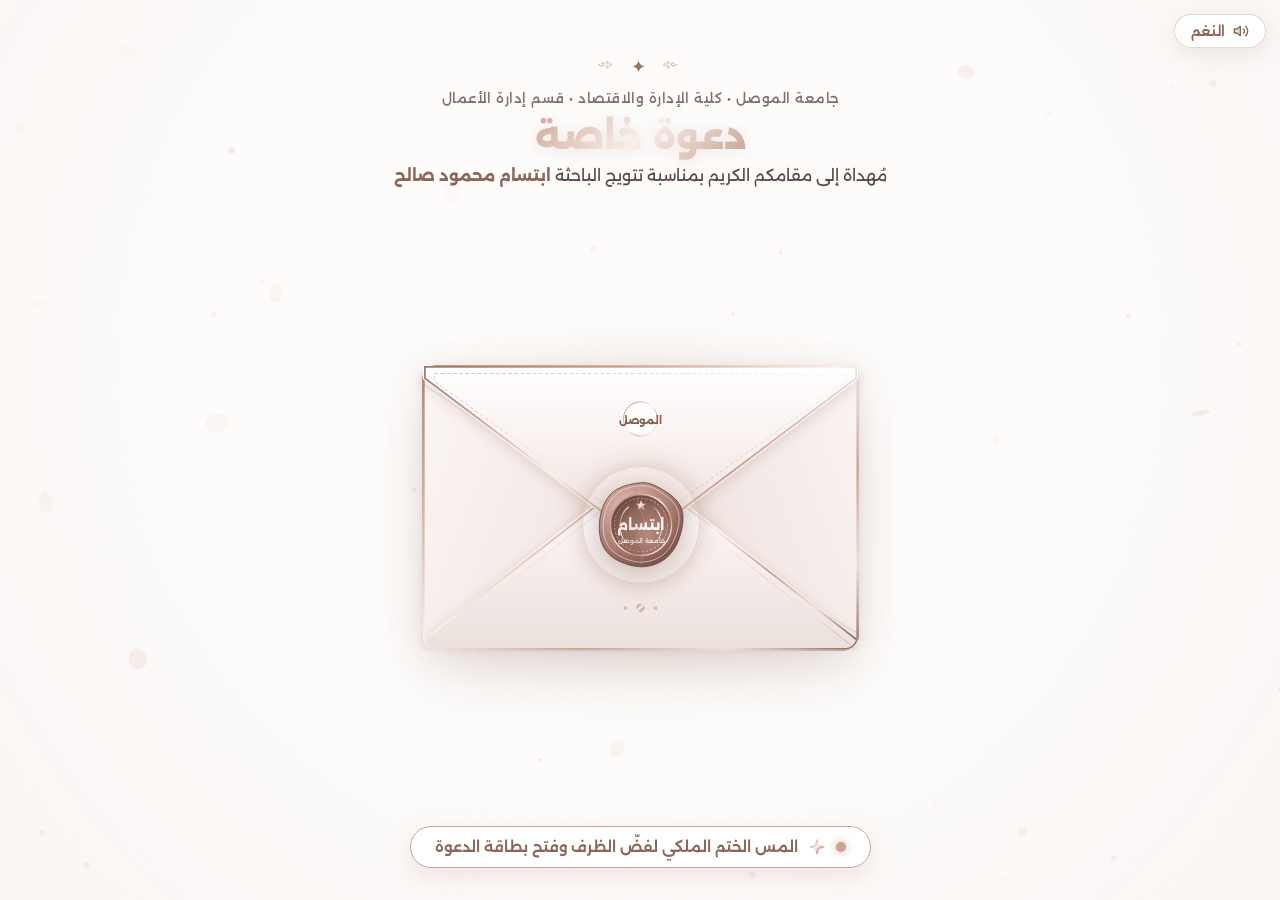
==== commit b352cc26: "Soften blush tones to whisper-light pearl ivory and warm champagne rose gold" ====
--- a/index.html
+++ b/index.html
@@ -24,77 +24,77 @@
   <!-- ==================================================================== -->
   <svg class="svg-defs" aria-hidden="true">
     <defs>
-      <!-- Metallic Rose Gold Foil Gradient -->
+      <!-- Metallic Champagne Rose Gold Foil Gradient (Warm Champagne with subtle rose whisper) -->
       <linearGradient id="rose-gold-foil" x1="0%" y1="0%" x2="100%" y2="100%">
-        <stop offset="0%" stop-color="#9a525d" />
-        <stop offset="22%" stop-color="#c57d87" />
-        <stop offset="48%" stop-color="#f7ded7" />
-        <stop offset="68%" stop-color="#c8838d" />
-        <stop offset="85%" stop-color="#edd1ca" />
-        <stop offset="100%" stop-color="#8c4450" />
+        <stop offset="0%" stop-color="#9c7a6b" />
+        <stop offset="22%" stop-color="#c9a495" />
+        <stop offset="48%" stop-color="#fbf0ea" />
+        <stop offset="68%" stop-color="#c69f8f" />
+        <stop offset="85%" stop-color="#f2dfd7" />
+        <stop offset="100%" stop-color="#8a6859" />
       </linearGradient>
 
-      <!-- Soft Rose Gold Light Gradient for Lines -->
+      <!-- Soft Champagne Rose Line Gradient -->
       <linearGradient id="rose-gold-soft" x1="0%" y1="0%" x2="100%" y2="0%">
-        <stop offset="0%" stop-color="#c57d87" stop-opacity="0.1" />
-        <stop offset="50%" stop-color="#c57d87" stop-opacity="0.9" />
-        <stop offset="100%" stop-color="#c57d87" stop-opacity="0.1" />
+        <stop offset="0%" stop-color="#c9a495" stop-opacity="0.1" />
+        <stop offset="50%" stop-color="#c9a495" stop-opacity="0.85" />
+        <stop offset="100%" stop-color="#c9a495" stop-opacity="0.1" />
       </linearGradient>
 
-      <!-- Envelope Exterior Soft Blush Velvet Gradients -->
+      <!-- Envelope Exterior: Whisper-Soft Pearl Blush & Warm Silk Ivory -->
       <linearGradient id="env-blush-back" x1="0%" y1="0%" x2="100%" y2="100%">
-        <stop offset="0%" stop-color="#f7e8e5" />
-        <stop offset="50%" stop-color="#eed5d0" />
-        <stop offset="100%" stop-color="#e2c1bb" />
+        <stop offset="0%" stop-color="#fcf8f7" />
+        <stop offset="50%" stop-color="#f6eeec" />
+        <stop offset="100%" stop-color="#ede1de" />
       </linearGradient>
 
       <linearGradient id="env-blush-left" x1="0%" y1="0%" x2="100%" y2="50%">
-        <stop offset="0%" stop-color="#f5e3df" />
-        <stop offset="70%" stop-color="#ecd0cb" />
-        <stop offset="100%" stop-color="#e3beba" />
+        <stop offset="0%" stop-color="#fbf6f4" />
+        <stop offset="70%" stop-color="#f4eae7" />
+        <stop offset="100%" stop-color="#ebdeda" />
       </linearGradient>
 
       <linearGradient id="env-blush-right" x1="100%" y1="0%" x2="0%" y2="50%">
-        <stop offset="0%" stop-color="#f3e0dc" />
-        <stop offset="70%" stop-color="#eaccc7" />
-        <stop offset="100%" stop-color="#e0b8b4" />
+        <stop offset="0%" stop-color="#faf4f2" />
+        <stop offset="70%" stop-color="#f2e7e4" />
+        <stop offset="100%" stop-color="#e9dbd7" />
       </linearGradient>
 
       <linearGradient id="env-blush-bottom" x1="50%" y1="0%" x2="50%" y2="100%">
-        <stop offset="0%" stop-color="#fdf4f2" />
-        <stop offset="40%" stop-color="#f2dad6" />
-        <stop offset="100%" stop-color="#dfbab4" />
+        <stop offset="0%" stop-color="#ffffff" />
+        <stop offset="45%" stop-color="#f7efed" />
+        <stop offset="100%" stop-color="#ebe0dc" />
       </linearGradient>
 
       <linearGradient id="env-blush-top" x1="50%" y1="0%" x2="50%" y2="100%">
         <stop offset="0%" stop-color="#ffffff" />
-        <stop offset="40%" stop-color="#f5deda" />
-        <stop offset="100%" stop-color="#e5c4be" />
+        <stop offset="45%" stop-color="#f9f2f0" />
+        <stop offset="100%" stop-color="#eee2de" />
       </linearGradient>
 
-      <!-- Pearl Silk Lining with Delicate Rose Damask Pattern -->
+      <!-- Pearl Silk Lining with Whisper-Soft Floral Damask Pattern -->
       <pattern id="pearl-rose-lining" width="56" height="56" patternUnits="userSpaceOnUse">
-        <rect width="56" height="56" fill="#fdfbf9"/>
-        <circle cx="28" cy="28" r="14" fill="none" stroke="#e8c2bb" stroke-width="0.7" stroke-opacity="0.38"/>
-        <path d="M28 6 C32 18 38 24 50 28 C38 32 32 38 28 50 C24 38 18 32 6 28 C18 24 24 18 28 6 Z" fill="none" stroke="#c57d87" stroke-width="0.75" stroke-opacity="0.3"/>
-        <circle cx="0" cy="0" r="10" fill="none" stroke="#e8c2bb" stroke-width="0.6" stroke-opacity="0.25"/>
-        <circle cx="56" cy="0" r="10" fill="none" stroke="#e8c2bb" stroke-width="0.6" stroke-opacity="0.25"/>
-        <circle cx="0" cy="56" r="10" fill="none" stroke="#e8c2bb" stroke-width="0.6" stroke-opacity="0.25"/>
-        <circle cx="56" cy="56" r="10" fill="none" stroke="#e8c2bb" stroke-width="0.6" stroke-opacity="0.25"/>
+        <rect width="56" height="56" fill="#fefcfb"/>
+        <circle cx="28" cy="28" r="14" fill="none" stroke="#ead8d3" stroke-width="0.65" stroke-opacity="0.45"/>
+        <path d="M28 6 C32 18 38 24 50 28 C38 32 32 38 28 50 C24 38 18 32 6 28 C18 24 24 18 28 6 Z" fill="none" stroke="#cfb1a6" stroke-width="0.7" stroke-opacity="0.32"/>
+        <circle cx="0" cy="0" r="10" fill="none" stroke="#ead8d3" stroke-width="0.55" stroke-opacity="0.3"/>
+        <circle cx="56" cy="0" r="10" fill="none" stroke="#ead8d3" stroke-width="0.55" stroke-opacity="0.3"/>
+        <circle cx="0" cy="56" r="10" fill="none" stroke="#ead8d3" stroke-width="0.55" stroke-opacity="0.3"/>
+        <circle cx="56" cy="56" r="10" fill="none" stroke="#ead8d3" stroke-width="0.55" stroke-opacity="0.3"/>
       </pattern>
 
-      <!-- Dusty Rose & Pearl Gold Wax Seal Gradients -->
+      <!-- Soft Champagne-Rose & Pearl Wax Seal Gradients -->
       <radialGradient id="wax-rose-outer" cx="35%" cy="30%" r="72%">
-        <stop offset="0%" stop-color="#e5a0ab" />
-        <stop offset="30%" stop-color="#ba6774" />
-        <stop offset="70%" stop-color="#933f4c" />
-        <stop offset="100%" stop-color="#67212b" />
+        <stop offset="0%" stop-color="#ecd0c9" />
+        <stop offset="32%" stop-color="#cba096" />
+        <stop offset="72%" stop-color="#a87a6f" />
+        <stop offset="100%" stop-color="#7d544a" />
       </radialGradient>
 
       <radialGradient id="wax-rose-inner" cx="62%" cy="65%" r="65%">
-        <stop offset="0%" stop-color="#9e4754" />
-        <stop offset="65%" stop-color="#7a2a36" />
-        <stop offset="100%" stop-color="#54151e" />
+        <stop offset="0%" stop-color="#b88a7f" />
+        <stop offset="65%" stop-color="#96695e" />
+        <stop offset="100%" stop-color="#704940" />
       </radialGradient>
 
       <!-- Jagged Fracture Clip Paths for Two-Piece Wax Seal Split -->
@@ -109,10 +109,10 @@
       <g id="wax-seal-artwork">
         <!-- Organic Molten Edge -->
         <path d="M 60,6 C 72,5 81,11 91,17 C 101,23 111,32 113,44 C 115,56 112,68 108,79 C 104,90 96,101 85,107 C 74,113 61,115 49,112 C 37,109 24,104 16,94 C 8,84 6,70 7,57 C 8,44 12,31 21,21 C 30,11 48,7 60,6 Z" 
-              fill="url(#wax-rose-outer)" stroke="#52151e" stroke-width="1.2"/>
+              fill="url(#wax-rose-outer)" stroke="#6e483e" stroke-width="1.1"/>
         <!-- Soft Rim Highlight -->
         <path d="M 58,10 C 70,9 80,14 88,20 C 97,26 106,34 108,45 C 110,56 107,67 103,77 C 99,87 92,97 82,102 C 72,107 60,109 49,106 C 38,103 27,98 20,89 C 13,80 11,68 12,56 C 13,44 17,33 25,24 C 33,15 46,11 58,10 Z" 
-              fill="none" stroke="#fce4e8" stroke-width="1.1" stroke-opacity="0.6"/>
+              fill="none" stroke="#fff7f5" stroke-width="1.1" stroke-opacity="0.65"/>
         <!-- Sunken Medallion Well -->
         <circle cx="60" cy="60" r="39" fill="url(#wax-rose-inner)" stroke="url(#rose-gold-foil)" stroke-width="1.8"/>
         <circle cx="60" cy="60" r="34" fill="none" stroke="url(#rose-gold-foil)" stroke-width="1" stroke-dasharray="3 2.5" opacity="0.9"/>
@@ -122,16 +122,16 @@
         <!-- Crown Star -->
         <polygon points="60,28 62,33 67,33 63,36 64,41 60,38 56,41 57,36 53,33 58,33" fill="url(#rose-gold-foil)"/>
         <!-- Calligraphic Monogram -->
-        <text x="60" y="66" text-anchor="middle" fill="url(#rose-gold-foil)" font-family="'Alexandria', sans-serif" font-size="19" font-weight="700">ابتسام</text>
-        <text x="60" y="83" text-anchor="middle" fill="#fce4e8" font-family="'Alexandria', sans-serif" font-size="8" font-weight="600" opacity="0.95">جامعة الموصل</text>
+        <text x="60" y="66" text-anchor="middle" fill="#fffaf7" font-family="'Alexandria', sans-serif" font-size="19" font-weight="700">ابتسام</text>
+        <text x="60" y="83" text-anchor="middle" fill="#f7ebe6" font-family="'Alexandria', sans-serif" font-size="8" font-weight="600" opacity="0.95">جامعة الموصل</text>
       </g>
 
       <!-- Soft Natural Shadows for Paper Folds -->
       <filter id="fold-shadow" x="-15%" y="-15%" width="130%" height="130%">
-        <feDropShadow dx="0" dy="-2" stdDeviation="4" flood-color="#804a52" flood-opacity="0.18"/>
+        <feDropShadow dx="0" dy="-2" stdDeviation="4" flood-color="#8c6d64" flood-opacity="0.13"/>
       </filter>
       <filter id="flap-drop-shadow" x="-15%" y="-10%" width="130%" height="140%">
-        <feDropShadow dx="0" dy="6" stdDeviation="6" flood-color="#804a52" flood-opacity="0.25"/>
+        <feDropShadow dx="0" dy="6" stdDeviation="6" flood-color="#8c6d64" flood-opacity="0.18"/>
       </filter>
     </defs>
   </svg>
@@ -246,8 +246,8 @@
             <g transform="translate(230, 256)" opacity="0.9">
               <path d="M -40,0 L -10,0 M 10,0 L 40,0" stroke="url(#rose-gold-foil)" stroke-width="1.2"/>
               <circle cx="0" cy="0" r="4.5" fill="url(#rose-gold-foil)"/>
-              <circle cx="-16" cy="0" r="2.2" fill="#d99b95"/>
-              <circle cx="16" cy="0" r="2.2" fill="#d99b95"/>
+              <circle cx="-16" cy="0" r="2.2" fill="#d9bdb4"/>
+              <circle cx="16" cy="0" r="2.2" fill="#d9bdb4"/>
             </g>
 
             <!-- Outer Frame -->
@@ -267,9 +267,9 @@
                 <path d="M 12,8 L 448,8 L 448,16 L 255,155 Q 230,173 205,155 L 12,16 Z" fill="none" stroke="url(#rose-gold-foil)" stroke-width="0.75" stroke-opacity="0.65" stroke-dasharray="4 2.5"/>
                 <!-- Rose Gold Flap Motif -->
                 <g transform="translate(230, 56)">
-                  <circle cx="0" cy="0" r="18" fill="rgba(255,255,255,0.6)" stroke="url(#rose-gold-foil)" stroke-width="1"/>
+                  <circle cx="0" cy="0" r="18" fill="rgba(255,255,255,0.75)" stroke="url(#rose-gold-foil)" stroke-width="1"/>
                   <path d="M -32,0 L -22,0 M 22,0 L 32,0" stroke="url(#rose-gold-foil)" stroke-width="1"/>
-                  <text x="0" y="5" text-anchor="middle" fill="#933f4c" font-family="'Alexandria', sans-serif" font-size="11" font-weight="700">الموصل</text>
+                  <text x="0" y="5" text-anchor="middle" fill="#826054" font-family="'Alexandria', sans-serif" font-size="11" font-weight="700">الموصل</text>
                 </g>
               </svg>
             </div>
@@ -278,7 +278,7 @@
             <div class="flap-face flap-face-back">
               <svg viewBox="0 0 460 185" class="env-svg-flap" preserveAspectRatio="none">
                 <path d="M 0,185 L 460,185 L 460,171 L 262,21 Q 230,-1 198,21 L 0,171 Z" fill="url(#env-blush-back)" stroke="url(#rose-gold-foil)" stroke-width="1.6"/>
-                <path d="M 7,182 L 453,182 L 453,169 L 258,26 Q 230,7 202,26 L 7,169 Z" fill="url(#pearl-rose-lining)" stroke="#c57d87" stroke-width="0.85" stroke-opacity="0.55"/>
+                <path d="M 7,182 L 453,182 L 453,169 L 258,26 Q 230,7 202,26 L 7,169 Z" fill="url(#pearl-rose-lining)" stroke="#c9a495" stroke-width="0.85" stroke-opacity="0.55"/>
               </svg>
             </div>
 
--- a/style.css
+++ b/style.css
@@ -10,28 +10,28 @@
   --font-classical: 'Amiri', 'Traditional Arabic', serif;
   --font-ruqaa: 'Aref Ruqaa', serif;
 
-  /* Luminous Palette (Soft Blush, Pearl Cream & Warm Light) */
-  --pearl-bg-light: #fefcfb;
-  --pearl-bg-subtle: #fcf6f4;
-  --blush-powder-soft: #fbf0ee;
-  --blush-powder-mid: #f3dad5;
-  --blush-powder-deep: #e8c4bd;
-
-  /* Rose Gold & Champagne Foil */
-  --rose-gold-light: #f8ded7;
-  --rose-gold-mid: #c57d87;
-  --rose-gold-rich: #9e4b57;
-  --rose-gold-deep: #782a36;
-  --rose-gold-foil: linear-gradient(135deg, #9a525d 0%, #c57d87 25%, #f7ded7 50%, #c8838d 75%, #8c4450 100%);
-  --rose-gold-glow: rgba(197, 125, 135, 0.28);
+  /* Luminous Palette (Pure Warm Pearl, Whisper-Blush & Silk Ivory) */
+  --pearl-bg-light: #fdfcfb;
+  --pearl-bg-subtle: #fbf8f6;
+  --blush-powder-soft: #faf4f2;
+  --blush-powder-mid: #f4eae6;
+  --blush-powder-deep: #eadbd6;
+
+  /* Warm Champagne Rose Gold Foil */
+  --rose-gold-light: #f9eee9;
+  --rose-gold-mid: #c9a495;
+  --rose-gold-rich: #8c6658;
+  --rose-gold-deep: #6b4b3e;
+  --rose-gold-foil: linear-gradient(135deg, #9c7a6b 0%, #c9a495 25%, #f9eee9 50%, #c69f8f 75%, #8a6859 100%);
+  --rose-gold-glow: rgba(201, 164, 149, 0.22);
 
   /* Deep Warm Contrast Inks (Crisp, Legible & Peaceful) */
-  --ink-primary: #2d1e22;
-  --ink-secondary: #563f45;
-  --ink-muted: #7d6168;
-
-  /* Dusty Rose Wax */
-  --wax-rose: #ba6774;
+  --ink-primary: #2e2421;
+  --ink-secondary: #594944;
+  --ink-muted: #826f69;
+
+  /* Soft Pearl-Rose Wax */
+  --wax-rose: #c49a8e;
 }
 
 /* Base Reset */
@@ -85,7 +85,7 @@
   inset: 0;
   z-index: 1;
   pointer-events: none;
-  background: radial-gradient(circle at 50% 40%, transparent 40%, rgba(243, 218, 213, 0.45) 100%);
+  background: radial-gradient(circle at 50% 40%, transparent 50%, rgba(244, 234, 230, 0.35) 100%);
 }
 
 /* ==========================================================================
@@ -110,7 +110,7 @@
   padding: 8px 16px;
   border-radius: 40px;
   background: rgba(255, 255, 255, 0.92);
-  border: 1px solid rgba(197, 125, 135, 0.45);
+  border: 1px solid rgba(201, 164, 149, 0.45);
   color: var(--rose-gold-rich);
   font-family: var(--font-royal);
   font-size: 0.84rem;
@@ -118,7 +118,7 @@
   cursor: pointer;
   backdrop-filter: blur(12px);
   -webkit-backdrop-filter: blur(12px);
-  box-shadow: 0 6px 20px rgba(154, 82, 93, 0.12);
+  box-shadow: 0 6px 20px rgba(140, 102, 88, 0.12);
   transition: all 0.3s cubic-bezier(0.22, 1, 0.36, 1);
 }
 
@@ -187,7 +187,7 @@
 
 @keyframes gentleTwinkle {
   0%, 100% { transform: scale(1); opacity: 0.8; }
-  50% { transform: scale(1.2); opacity: 1; text-shadow: 0 0 10px rgba(197, 125, 135, 0.6); }
+  50% { transform: scale(1.2); opacity: 1; text-shadow: 0 0 10px rgba(201, 164, 149, 0.6); }
 }
 
 .sanctuary-pre {
@@ -206,7 +206,7 @@
   -webkit-text-fill-color: transparent;
   margin-bottom: 2px;
   line-height: 1.3;
-  filter: drop-shadow(0 2px 8px rgba(154, 82, 93, 0.15));
+  filter: drop-shadow(0 2px 8px rgba(140, 102, 88, 0.15));
 }
 
 .sanctuary-subtitle {
@@ -253,7 +253,7 @@
 .envelope-aura {
   position: absolute;
   inset: -35px;
-  background: radial-gradient(circle, rgba(197, 125, 135, 0.22) 0%, transparent 70%);
+  background: radial-gradient(circle, rgba(201, 164, 149, 0.22) 0%, transparent 70%);
   border-radius: 50%;
   z-index: 0;
   pointer-events: none;
@@ -274,8 +274,8 @@
   z-index: 1;
   border-radius: 14px;
   box-shadow: 
-    0 25px 60px -10px rgba(154, 82, 93, 0.25),
-    0 0 35px rgba(232, 196, 189, 0.45);
+    0 25px 60px -10px rgba(140, 102, 88, 0.25),
+    0 0 35px rgba(236, 220, 214, 0.45);
   will-change: transform, opacity;
 }
 
@@ -294,13 +294,13 @@
 .letter-paper {
   width: 100%;
   height: 100%;
-  background: linear-gradient(165deg, #ffffff 0%, #faf3f1 100%);
+  background: linear-gradient(165deg, #ffffff 0%, #fcf9f8 100%);
   border-radius: 8px;
   padding: 9px;
   box-shadow: 
-    0 -4px 18px rgba(154, 82, 93, 0.15),
-    inset 0 0 25px rgba(197, 125, 135, 0.08);
-  border: 1px solid rgba(197, 125, 135, 0.5);
+    0 -4px 18px rgba(140, 102, 88, 0.15),
+    inset 0 0 25px rgba(201, 164, 149, 0.08);
+  border: 1px solid rgba(201, 164, 149, 0.5);
 }
 
 .letter-gold-frame {
@@ -315,7 +315,7 @@
   justify-content: center;
   padding: 0.6rem 0.9rem;
   text-align: center;
-  background: radial-gradient(circle at 50% 30%, rgba(247, 222, 215, 0.35), transparent 70%);
+  background: radial-gradient(circle at 50% 30%, rgba(249, 240, 236, 0.35), transparent 70%);
 }
 
 .letter-corner {
@@ -460,8 +460,8 @@
   position: absolute;
   inset: -12px;
   border-radius: 50%;
-  border: 1.5px solid rgba(229, 160, 171, 0.6);
-  box-shadow: 0 0 25px rgba(186, 103, 116, 0.4);
+  border: 1.5px solid rgba(224, 196, 186, 0.6);
+  box-shadow: 0 0 25px rgba(184, 142, 128, 0.4);
   animation: waxPulseRing 2.4s infinite ease-in-out;
   pointer-events: none;
 }
@@ -476,7 +476,7 @@
   inset: 0;
   width: 100%;
   height: 100%;
-  filter: drop-shadow(0 6px 14px rgba(120, 42, 54, 0.35));
+  filter: drop-shadow(0 6px 14px rgba(115, 82, 70, 0.35));
   will-change: transform, opacity;
   transition: transform 0.3s ease;
 }
@@ -532,14 +532,14 @@
   font-size: 0.92rem;
   font-weight: 600;
   cursor: pointer;
-  box-shadow: 0 8px 25px rgba(197, 125, 135, 0.25);
+  box-shadow: 0 8px 25px rgba(201, 164, 149, 0.25);
   transition: all 0.3s ease;
 }
 
 .prompt-button:hover {
   transform: translateY(-2px);
   border-color: var(--rose-gold-rich);
-  box-shadow: 0 10px 28px rgba(197, 125, 135, 0.35);
+  box-shadow: 0 10px 28px rgba(201, 164, 149, 0.35);
   background: #ffffff;
 }
 
@@ -583,16 +583,16 @@
   position: relative;
   background-color: #ffffff;
   background-image: 
-    radial-gradient(circle at 50% 0%, rgba(247, 222, 215, 0.45) 0%, transparent 55%),
-    radial-gradient(circle at 0% 50%, rgba(243, 218, 213, 0.3) 0%, transparent 45%),
-    radial-gradient(circle at 100% 50%, rgba(243, 218, 213, 0.3) 0%, transparent 45%),
-    radial-gradient(circle at 50% 100%, rgba(247, 222, 215, 0.45) 0%, transparent 55%);
+    radial-gradient(circle at 50% 0%, rgba(249, 240, 236, 0.45) 0%, transparent 55%),
+    radial-gradient(circle at 0% 50%, rgba(246, 236, 232, 0.3) 0%, transparent 45%),
+    radial-gradient(circle at 100% 50%, rgba(246, 236, 232, 0.3) 0%, transparent 45%),
+    radial-gradient(circle at 50% 100%, rgba(249, 240, 236, 0.45) 0%, transparent 55%);
   border-radius: 24px;
   padding: 3.5rem 1.5rem;
   box-shadow: 
-    0 30px 80px -15px rgba(154, 82, 93, 0.18),
-    0 0 45px rgba(232, 196, 189, 0.35),
-    inset 0 0 40px rgba(247, 222, 215, 0.2);
+    0 30px 80px -15px rgba(140, 102, 88, 0.18),
+    0 0 45px rgba(236, 220, 214, 0.35),
+    inset 0 0 40px rgba(249, 240, 236, 0.2);
   overflow: hidden;
   will-change: transform, opacity;
 }
@@ -607,7 +607,7 @@
 .manuscript-frame-outer {
   position: absolute;
   inset: 14px;
-  border: 1.5px solid rgba(197, 125, 135, 0.4);
+  border: 1.5px solid rgba(201, 164, 149, 0.4);
   border-radius: 16px;
   pointer-events: none;
 }
@@ -615,7 +615,7 @@
 .manuscript-frame-inner {
   position: absolute;
   inset: 21px;
-  border: 1px solid rgba(197, 125, 135, 0.25);
+  border: 1px solid rgba(201, 164, 149, 0.25);
   border-radius: 12px;
   pointer-events: none;
 }
@@ -678,7 +678,7 @@
   display: flex;
   align-items: center;
   justify-content: center;
-  box-shadow: 0 4px 15px rgba(197, 125, 135, 0.2);
+  box-shadow: 0 4px 15px rgba(201, 164, 149, 0.2);
 }
 
 .basmala-calligraphy {
@@ -725,8 +725,8 @@
   align-items: center;
   justify-content: center;
   gap: 10px;
-  background: rgba(247, 222, 215, 0.45);
-  border: 1px solid rgba(197, 125, 135, 0.35);
+  background: rgba(249, 240, 236, 0.45);
+  border: 1px solid rgba(201, 164, 149, 0.35);
   padding: 8px 24px;
   border-radius: 50px;
   font-size: 0.95rem;
@@ -778,22 +778,22 @@
 /* The Royal Cartouche of the Honoree */
 .honoree-cartouche {
   position: relative;
-  background: linear-gradient(135deg, #ffffff 0%, #fdf5f3 50%, #faf0ed 100%);
+  background: linear-gradient(135deg, #ffffff 0%, #fdfbfa 50%, #fbf7f5 100%);
   border: 2px solid var(--rose-gold-mid);
   border-radius: 20px;
   padding: 2.4rem 1.5rem;
   max-width: 640px;
   margin: 0 auto;
   box-shadow: 
-    0 15px 40px rgba(154, 82, 93, 0.12),
-    inset 0 0 0 4px rgba(247, 222, 215, 0.4);
+    0 15px 40px rgba(140, 102, 88, 0.12),
+    inset 0 0 0 4px rgba(249, 240, 236, 0.4);
   overflow: hidden;
 }
 
 .cartouche-glow {
   position: absolute;
   inset: 0;
-  background: radial-gradient(circle at 50% 20%, rgba(197, 125, 135, 0.08), transparent 65%);
+  background: radial-gradient(circle at 50% 20%, rgba(201, 164, 149, 0.08), transparent 65%);
   pointer-events: none;
 }
 
@@ -826,7 +826,7 @@
   color: var(--rose-gold-rich);
   font-size: 0.96rem;
   font-weight: 600;
-  box-shadow: 0 4px 12px rgba(197, 125, 135, 0.12);
+  box-shadow: 0 4px 12px rgba(201, 164, 149, 0.12);
 }
 
 
@@ -839,12 +839,12 @@
 
 .banquet-box {
   position: relative;
-  background: linear-gradient(180deg, #ffffff 0%, #faf3f1 100%);
-  border: 1.5px solid rgba(197, 125, 135, 0.35);
+  background: linear-gradient(180deg, #ffffff 0%, #fcf9f8 100%);
+  border: 1.5px solid rgba(201, 164, 149, 0.35);
   border-radius: 18px;
   padding: 2.5rem 1.8rem 2rem;
   text-align: center;
-  box-shadow: 0 10px 30px rgba(154, 82, 93, 0.06);
+  box-shadow: 0 10px 30px rgba(140, 102, 88, 0.06);
 }
 
 .banquet-arch-top {
@@ -860,7 +860,7 @@
   border-radius: 30px;
   border: 1.5px solid #ffffff;
   white-space: nowrap;
-  box-shadow: 0 4px 14px rgba(120, 42, 54, 0.25);
+  box-shadow: 0 4px 14px rgba(115, 82, 70, 0.25);
 }
 
 .banquet-prose {
@@ -883,7 +883,7 @@
   font-weight: 700;
   color: var(--rose-gold-rich);
   padding-top: 1rem;
-  border-top: 1px dashed rgba(197, 125, 135, 0.35);
+  border-top: 1px dashed rgba(201, 164, 149, 0.35);
 }
 
 
@@ -935,11 +935,11 @@
 
 .committee-scroll-card {
   background: #ffffff;
-  border: 1px solid rgba(197, 125, 135, 0.3);
+  border: 1px solid rgba(201, 164, 149, 0.3);
   border-radius: 16px;
   padding: 2rem 1.8rem;
   text-align: center;
-  box-shadow: 0 6px 20px rgba(154, 82, 93, 0.05);
+  box-shadow: 0 6px 20px rgba(140, 102, 88, 0.05);
 }
 
 .committee-icon-medallion {
@@ -992,8 +992,8 @@
   border-radius: 90px 90px 16px 16px;
   padding: 2.2rem 1.2rem 1.6rem;
   text-align: center;
-  border: 1.5px solid rgba(197, 125, 135, 0.35);
-  box-shadow: 0 8px 24px rgba(154, 82, 93, 0.05);
+  border: 1.5px solid rgba(201, 164, 149, 0.35);
+  box-shadow: 0 8px 24px rgba(140, 102, 88, 0.05);
   transition: transform 0.35s ease, box-shadow 0.35s ease;
 }
 
@@ -1004,7 +1004,7 @@
 }
 
 .arch-featured {
-  background: linear-gradient(180deg, #ffffff 0%, #faf2f0 100%);
+  background: linear-gradient(180deg, #ffffff 0%, #fcf9f7 100%);
   border-width: 2px;
   border-color: var(--rose-gold-mid);
 }
@@ -1044,7 +1044,7 @@
 
 .arch-badge-gold {
   display: inline-block;
-  background: rgba(197, 125, 135, 0.15);
+  background: rgba(201, 164, 149, 0.15);
   color: var(--rose-gold-rich);
   padding: 3px 12px;
   border-radius: 20px;
@@ -1055,7 +1055,7 @@
 /* Day Flow Bar */
 .day-journey-bar {
   background: #ffffff;
-  border: 1px solid rgba(197, 125, 135, 0.3);
+  border: 1px solid rgba(201, 164, 149, 0.3);
   border-radius: 16px;
   padding: 1.4rem;
   display: flex;
@@ -1144,12 +1144,12 @@
 }
 
 .astrolabe-panel {
-  background: linear-gradient(135deg, #ffffff 0%, #faf2f0 50%, #f7ebe8 100%);
+  background: linear-gradient(135deg, #ffffff 0%, #fcf9f7 50%, #f9f3f0 100%);
   border: 1.5px solid var(--rose-gold-mid);
   border-radius: 22px;
   padding: 2.5rem 1.2rem;
   text-align: center;
-  box-shadow: 0 15px 35px rgba(154, 82, 93, 0.08);
+  box-shadow: 0 15px 35px rgba(140, 102, 88, 0.08);
 }
 
 .astrolabe-title {
@@ -1197,7 +1197,7 @@
 
 .dial-track {
   fill: #ffffff;
-  stroke: rgba(197, 125, 135, 0.2);
+  stroke: rgba(201, 164, 149, 0.2);
   stroke-width: 4;
 }
 
@@ -1251,7 +1251,7 @@
   gap: 1.4rem;
   align-items: center;
   text-align: center;
-  box-shadow: 0 6px 20px rgba(154, 82, 93, 0.05);
+  box-shadow: 0 6px 20px rgba(140, 102, 88, 0.05);
 }
 
 @media (min-width: 680px) {
@@ -1284,7 +1284,7 @@
   position: absolute;
   inset: 6px;
   border-radius: 50%;
-  background: rgba(197, 125, 135, 0.2);
+  background: rgba(201, 164, 149, 0.2);
   animation: dotPing 2s infinite ease-in-out;
 }
 
@@ -1334,12 +1334,12 @@
 .royal-btn-rose {
   background: var(--rose-gold-foil);
   color: #ffffff;
-  box-shadow: 0 6px 20px rgba(154, 82, 93, 0.25);
+  box-shadow: 0 6px 20px rgba(140, 102, 88, 0.25);
 }
 
 .royal-btn-rose:hover {
   transform: translateY(-2px);
-  box-shadow: 0 10px 25px rgba(154, 82, 93, 0.38);
+  box-shadow: 0 10px 25px rgba(140, 102, 88, 0.38);
 }
 
 .royal-btn-outline {
@@ -1379,10 +1379,10 @@
 
 .rsvp-ledger-box {
   background: #ffffff;
-  border: 1.5px solid rgba(197, 125, 135, 0.35);
+  border: 1.5px solid rgba(201, 164, 149, 0.35);
   border-radius: 20px;
   padding: 2rem 1.4rem;
-  box-shadow: 0 10px 30px rgba(154, 82, 93, 0.05);
+  box-shadow: 0 10px 30px rgba(140, 102, 88, 0.05);
 }
 
 @media (min-width: 768px) {
@@ -1416,8 +1416,8 @@
   font-size: 0.96rem;
   padding: 13px 16px;
   border-radius: 12px;
-  border: 1.5px solid #ebd9d6;
-  background: #fdfaf9;
+  border: 1.5px solid #eae0dc;
+  background: #fefcfb;
   color: var(--ink-primary);
   outline: none;
   transition: all 0.25s ease;
@@ -1460,8 +1460,8 @@
   gap: 12px;
   padding: 14px 16px;
   border-radius: 14px;
-  border: 1.5px solid #ebd9d6;
-  background: #fdfaf9;
+  border: 1.5px solid #eae0dc;
+  background: #fefcfb;
   transition: all 0.25s ease;
 }
 
@@ -1495,14 +1495,14 @@
 }
 
 .choice-check {
-  color: #d1b8b4;
+  color: #d4c4be;
   font-size: 1.2rem;
   font-weight: bold;
 }
 
 .choice-card input[type="radio"]:checked + .choice-card-body {
   border-color: var(--rose-gold-mid);
-  background: #fff8f7;
+  background: #fffcfb;
   box-shadow: 0 6px 18px var(--rose-gold-glow);
 }
 
@@ -1542,17 +1542,17 @@
 }
 
 .vip-pass-card {
-  background: linear-gradient(135deg, #ffffff 0%, #faf3f1 50%, #f7ebe8 100%);
+  background: linear-gradient(135deg, #ffffff 0%, #fcf9f8 50%, #f9f3f0 100%);
   border: 2px solid var(--rose-gold-mid);
   border-radius: 18px;
   padding: 2rem 1.5rem;
   color: var(--ink-primary);
   text-align: center;
-  box-shadow: 0 15px 40px rgba(154, 82, 93, 0.12);
+  box-shadow: 0 15px 40px rgba(140, 102, 88, 0.12);
 }
 
 .vip-pass-header {
-  border-bottom: 1px dashed rgba(197, 125, 135, 0.4);
+  border-bottom: 1px dashed rgba(201, 164, 149, 0.4);
   padding-bottom: 1.2rem;
   margin-bottom: 1.2rem;
 }
@@ -1590,7 +1590,7 @@
   background: #ffffff;
   padding: 1.2rem;
   border-radius: 12px;
-  border: 1px solid rgba(197, 125, 135, 0.3);
+  border: 1px solid rgba(201, 164, 149, 0.3);
 }
 
 .vip-row {
@@ -1651,12 +1651,12 @@
 
 .blessing-parchment {
   background: #ffffff;
-  border: 1px solid rgba(197, 125, 135, 0.3);
+  border: 1px solid rgba(201, 164, 149, 0.3);
   border-radius: 16px;
   padding: 1.5rem;
   position: relative;
   text-align: right;
-  box-shadow: 0 4px 16px rgba(154, 82, 93, 0.04);
+  box-shadow: 0 4px 16px rgba(140, 102, 88, 0.04);
 }
 
 .blessing-quote-mark {
@@ -1678,7 +1678,7 @@
   display: flex;
   justify-content: space-between;
   align-items: center;
-  border-top: 1px dashed rgba(197, 125, 135, 0.25);
+  border-top: 1px dashed rgba(201, 164, 149, 0.25);
   padding-top: 8px;
 }
 
@@ -1703,7 +1703,7 @@
 
 .share-ribbon {
   background: var(--blush-powder-soft);
-  border: 1px solid rgba(197, 125, 135, 0.3);
+  border: 1px solid rgba(201, 164, 149, 0.3);
   border-radius: 16px;
   padding: 1.5rem;
   margin-bottom: 2.5rem;
@@ -1724,7 +1724,7 @@
 
 .colophon {
   padding-top: 1.5rem;
-  border-top: 1.5px solid rgba(197, 125, 135, 0.25);
+  border-top: 1.5px solid rgba(201, 164, 149, 0.25);
 }
 
 .colophon-ornament {
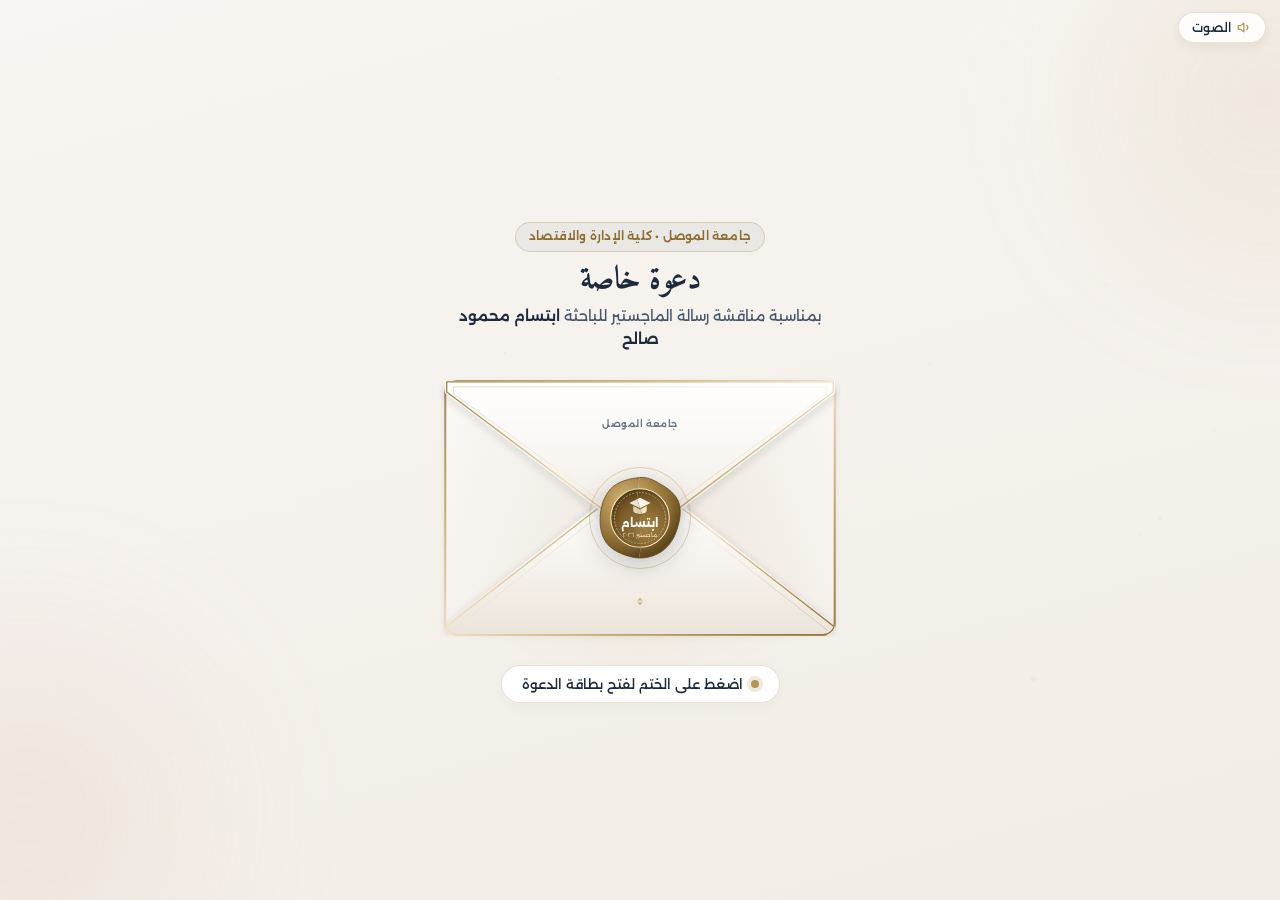
==== commit 374b8d97: "Redesign for mobile-first academic prestige, calm palette, and natural Arabic phrasing" ====
--- a/index.html
+++ b/index.html
@@ -2,314 +2,261 @@
 <html lang="ar" dir="rtl">
 <head>
   <meta charset="UTF-8">
-  <meta name="viewport" content="width=device-width, initial-scale=1.0, maximum-scale=1.0, user-scalable=no">
-  <title>دعوة خاصة | مأدبة تتويج الباحثة ابتسام محمود صالح - جامعة الموصل</title>
+  <meta name="viewport" content="width=device-width, initial-scale=1.0, maximum-scale=1.0, user-scalable=no, viewport-fit=cover">
+  <title>دعوة حضور مأدبة غداء | الباحثة ابتسام محمود صالح - جامعة الموصل</title>
   
-  <meta name="description" content="دعوة خاصة لحضور مأدبة الغداء التكريمية بمناسبة نيل الباحثة ابتسام محمود صالح درجة الماجستير في إدارة الأعمال / أمن المعلومات - جامعة الموصل">
-  <meta property="og:title" content="دعوة كريمة | الباحثة ابتسام محمود صالح">
-  <meta property="og:description" content="يسرنا دعوتكم لمشاركتنا فرحة إنجاز الماجستير وحضور مأدبة الغداء التكريمية في مدينة الموصل">
+  <meta name="description" content="دعوة لحضور مأدبة الغداء بمناسبة مناقشة رسالة الماجستير للباحثة ابتسام محمود صالح في تخصص أمن المعلومات - كلية الإدارة والاقتصاد - جامعة الموصل">
+  <meta property="og:title" content="دعوة خاصة | الباحثة ابتسام محمود صالح">
+  <meta property="og:description" content="يسرنا دعوتكم لمشاركتنا فرحة مناقشة الماجستير وتناول وجبة الغداء يوم الأحد 29 / 11 / 2026">
   <meta property="og:type" content="website">
 
-  <!-- Curated Modern Luxury Arabic Typography: Alexandria & Amiri -->
+  <!-- Clean, Academic & Modern Arabic Typography: Alexandria & Amiri -->
   <link rel="preconnect" href="https://fonts.googleapis.com">
   <link rel="preconnect" href="https://fonts.gstatic.com" crossorigin>
-  <link href="https://fonts.googleapis.com/css2?family=Alexandria:wght@300;400;500;600;700;800&family=Amiri:ital,wght@0,400;0,700;1,400&family=Aref+Ruqaa:wght@700&display=swap" rel="stylesheet">
+  <link href="https://fonts.googleapis.com/css2?family=Alexandria:wght@300;400;500;600;700&family=Amiri:wght@400;700&display=swap" rel="stylesheet">
 
   <link rel="stylesheet" href="style.css">
 </head>
 <body class="is-locked">
 
   <!-- ==================================================================== -->
-  <!-- MASTER SVG DEFINITIONS: ROSE GOLD FOIL, SILK FLORAL & WAX SEALS      -->
+  <!-- SVG DEFINITIONS: ACADEMIC GOLD FOIL, COTTON PAPER & SEAL             -->
   <!-- ==================================================================== -->
   <svg class="svg-defs" aria-hidden="true">
     <defs>
-      <!-- Metallic Champagne Rose Gold Foil Gradient (Warm Champagne with subtle rose whisper) -->
-      <linearGradient id="rose-gold-foil" x1="0%" y1="0%" x2="100%" y2="100%">
-        <stop offset="0%" stop-color="#9c7a6b" />
-        <stop offset="22%" stop-color="#c9a495" />
-        <stop offset="48%" stop-color="#fbf0ea" />
-        <stop offset="68%" stop-color="#c69f8f" />
-        <stop offset="85%" stop-color="#f2dfd7" />
-        <stop offset="100%" stop-color="#8a6859" />
+      <!-- Refined Academic Champagne Gold Gradient -->
+      <linearGradient id="academic-gold" x1="0%" y1="0%" x2="100%" y2="100%">
+        <stop offset="0%" stop-color="#9e7f47" />
+        <stop offset="25%" stop-color="#c6a66b" />
+        <stop offset="50%" stop-color="#efe0be" />
+        <stop offset="75%" stop-color="#bfa065" />
+        <stop offset="100%" stop-color="#8f7039" />
       </linearGradient>
 
-      <!-- Soft Champagne Rose Line Gradient -->
-      <linearGradient id="rose-gold-soft" x1="0%" y1="0%" x2="100%" y2="0%">
-        <stop offset="0%" stop-color="#c9a495" stop-opacity="0.1" />
-        <stop offset="50%" stop-color="#c9a495" stop-opacity="0.85" />
-        <stop offset="100%" stop-color="#c9a495" stop-opacity="0.1" />
+      <!-- Envelope Cotton Paper Gradients (Warm Alabaster & Ivory) -->
+      <linearGradient id="env-paper-back" x1="0%" y1="0%" x2="100%" y2="100%">
+        <stop offset="0%" stop-color="#f7f4ef" />
+        <stop offset="100%" stop-color="#ebe5dc" />
       </linearGradient>
 
-      <!-- Envelope Exterior: Whisper-Soft Pearl Blush & Warm Silk Ivory -->
-      <linearGradient id="env-blush-back" x1="0%" y1="0%" x2="100%" y2="100%">
-        <stop offset="0%" stop-color="#fcf8f7" />
-        <stop offset="50%" stop-color="#f6eeec" />
-        <stop offset="100%" stop-color="#ede1de" />
+      <linearGradient id="env-paper-left" x1="0%" y1="0%" x2="100%" y2="50%">
+        <stop offset="0%" stop-color="#fbf9f6" />
+        <stop offset="100%" stop-color="#efeae2" />
       </linearGradient>
 
-      <linearGradient id="env-blush-left" x1="0%" y1="0%" x2="100%" y2="50%">
-        <stop offset="0%" stop-color="#fbf6f4" />
-        <stop offset="70%" stop-color="#f4eae7" />
-        <stop offset="100%" stop-color="#ebdeda" />
+      <linearGradient id="env-paper-right" x1="100%" y1="0%" x2="0%" y2="50%">
+        <stop offset="0%" stop-color="#faf7f3" />
+        <stop offset="100%" stop-color="#ede7de" />
       </linearGradient>
 
-      <linearGradient id="env-blush-right" x1="100%" y1="0%" x2="0%" y2="50%">
-        <stop offset="0%" stop-color="#faf4f2" />
-        <stop offset="70%" stop-color="#f2e7e4" />
-        <stop offset="100%" stop-color="#e9dbd7" />
+      <linearGradient id="env-paper-bottom" x1="50%" y1="0%" x2="50%" y2="100%">
+        <stop offset="0%" stop-color="#ffffff" />
+        <stop offset="45%" stop-color="#f8f5f0" />
+        <stop offset="100%" stop-color="#ebe4da" />
       </linearGradient>
 
-      <linearGradient id="env-blush-bottom" x1="50%" y1="0%" x2="50%" y2="100%">
+      <linearGradient id="env-paper-top" x1="50%" y1="0%" x2="50%" y2="100%">
         <stop offset="0%" stop-color="#ffffff" />
-        <stop offset="45%" stop-color="#f7efed" />
-        <stop offset="100%" stop-color="#ebe0dc" />
+        <stop offset="55%" stop-color="#f9f6f1" />
+        <stop offset="100%" stop-color="#eee8df" />
       </linearGradient>
 
-      <linearGradient id="env-blush-top" x1="50%" y1="0%" x2="50%" y2="100%">
-        <stop offset="0%" stop-color="#ffffff" />
-        <stop offset="45%" stop-color="#f9f2f0" />
-        <stop offset="100%" stop-color="#eee2de" />
-      </linearGradient>
-
-      <!-- Pearl Silk Lining with Whisper-Soft Floral Damask Pattern -->
-      <pattern id="pearl-rose-lining" width="56" height="56" patternUnits="userSpaceOnUse">
-        <rect width="56" height="56" fill="#fefcfb"/>
-        <circle cx="28" cy="28" r="14" fill="none" stroke="#ead8d3" stroke-width="0.65" stroke-opacity="0.45"/>
-        <path d="M28 6 C32 18 38 24 50 28 C38 32 32 38 28 50 C24 38 18 32 6 28 C18 24 24 18 28 6 Z" fill="none" stroke="#cfb1a6" stroke-width="0.7" stroke-opacity="0.32"/>
-        <circle cx="0" cy="0" r="10" fill="none" stroke="#ead8d3" stroke-width="0.55" stroke-opacity="0.3"/>
-        <circle cx="56" cy="0" r="10" fill="none" stroke="#ead8d3" stroke-width="0.55" stroke-opacity="0.3"/>
-        <circle cx="0" cy="56" r="10" fill="none" stroke="#ead8d3" stroke-width="0.55" stroke-opacity="0.3"/>
-        <circle cx="56" cy="56" r="10" fill="none" stroke="#ead8d3" stroke-width="0.55" stroke-opacity="0.3"/>
+      <!-- Academic Geometric Inner Lining Pattern -->
+      <pattern id="academic-lining" width="36" height="36" patternUnits="userSpaceOnUse">
+        <rect width="36" height="36" fill="#1e293b"/>
+        <path d="M 18,0 L 36,18 L 18,36 L 0,18 Z" fill="none" stroke="#c6a66b" stroke-width="0.5" stroke-opacity="0.28"/>
+        <circle cx="18" cy="18" r="3" fill="none" stroke="#c6a66b" stroke-width="0.5" stroke-opacity="0.32"/>
       </pattern>
 
-      <!-- Soft Champagne-Rose & Pearl Wax Seal Gradients -->
-      <radialGradient id="wax-rose-outer" cx="35%" cy="30%" r="72%">
-        <stop offset="0%" stop-color="#ecd0c9" />
-        <stop offset="32%" stop-color="#cba096" />
-        <stop offset="72%" stop-color="#a87a6f" />
-        <stop offset="100%" stop-color="#7d544a" />
+      <!-- Academic Gold-Bronze Wax Seal Gradients -->
+      <radialGradient id="seal-outer-grad" cx="35%" cy="30%" r="70%">
+        <stop offset="0%" stop-color="#dec38d" />
+        <stop offset="35%" stop-color="#b89555" />
+        <stop offset="75%" stop-color="#8c6c32" />
+        <stop offset="100%" stop-color="#61481c" />
       </radialGradient>
 
-      <radialGradient id="wax-rose-inner" cx="62%" cy="65%" r="65%">
-        <stop offset="0%" stop-color="#b88a7f" />
-        <stop offset="65%" stop-color="#96695e" />
-        <stop offset="100%" stop-color="#704940" />
+      <radialGradient id="seal-inner-grad" cx="60%" cy="65%" r="65%">
+        <stop offset="0%" stop-color="#a68344" />
+        <stop offset="70%" stop-color="#7d5e28" />
+        <stop offset="100%" stop-color="#573f16" />
       </radialGradient>
 
-      <!-- Jagged Fracture Clip Paths for Two-Piece Wax Seal Split -->
+      <!-- Fracture Clip Paths for Seal Split -->
       <clipPath id="seal-clip-left">
-        <polygon points="0,0 60,0 55,32 64,52 53,74 62,95 57,120 0,120" />
+        <polygon points="0,0 60,0 56,34 63,56 54,78 61,98 58,120 0,120" />
       </clipPath>
       <clipPath id="seal-clip-right">
-        <polygon points="60,0 120,0 120,120 57,120 62,95 53,74 64,52 55,32" />
+        <polygon points="60,0 120,0 120,120 58,120 61,98 54,78 63,56 56,34" />
       </clipPath>
 
-      <!-- Reusable Sculpted Wax Seal Artwork -->
-      <g id="wax-seal-artwork">
-        <!-- Organic Molten Edge -->
+      <!-- Reusable Academic Seal Artwork -->
+      <g id="academic-seal-artwork">
         <path d="M 60,6 C 72,5 81,11 91,17 C 101,23 111,32 113,44 C 115,56 112,68 108,79 C 104,90 96,101 85,107 C 74,113 61,115 49,112 C 37,109 24,104 16,94 C 8,84 6,70 7,57 C 8,44 12,31 21,21 C 30,11 48,7 60,6 Z" 
-              fill="url(#wax-rose-outer)" stroke="#6e483e" stroke-width="1.1"/>
-        <!-- Soft Rim Highlight -->
-        <path d="M 58,10 C 70,9 80,14 88,20 C 97,26 106,34 108,45 C 110,56 107,67 103,77 C 99,87 92,97 82,102 C 72,107 60,109 49,106 C 38,103 27,98 20,89 C 13,80 11,68 12,56 C 13,44 17,33 25,24 C 33,15 46,11 58,10 Z" 
-              fill="none" stroke="#fff7f5" stroke-width="1.1" stroke-opacity="0.65"/>
-        <!-- Sunken Medallion Well -->
-        <circle cx="60" cy="60" r="39" fill="url(#wax-rose-inner)" stroke="url(#rose-gold-foil)" stroke-width="1.8"/>
-        <circle cx="60" cy="60" r="34" fill="none" stroke="url(#rose-gold-foil)" stroke-width="1" stroke-dasharray="3 2.5" opacity="0.9"/>
-        <!-- Wreath of Honor -->
-        <path d="M 42,82 C 30,72 30,48 44,37" fill="none" stroke="url(#rose-gold-foil)" stroke-width="1.4" stroke-linecap="round"/>
-        <path d="M 78,82 C 90,72 90,48 76,37" fill="none" stroke="url(#rose-gold-foil)" stroke-width="1.4" stroke-linecap="round"/>
-        <!-- Crown Star -->
-        <polygon points="60,28 62,33 67,33 63,36 64,41 60,38 56,41 57,36 53,33 58,33" fill="url(#rose-gold-foil)"/>
-        <!-- Calligraphic Monogram -->
-        <text x="60" y="66" text-anchor="middle" fill="#fffaf7" font-family="'Alexandria', sans-serif" font-size="19" font-weight="700">ابتسام</text>
-        <text x="60" y="83" text-anchor="middle" fill="#f7ebe6" font-family="'Alexandria', sans-serif" font-size="8" font-weight="600" opacity="0.95">جامعة الموصل</text>
+              fill="url(#seal-outer-grad)" stroke="#5c4319" stroke-width="1"/>
+        <circle cx="60" cy="60" r="39" fill="url(#seal-inner-grad)" stroke="#f5e7c6" stroke-width="1.4"/>
+        <circle cx="60" cy="60" r="34" fill="none" stroke="#f5e7c6" stroke-width="0.9" stroke-dasharray="2.5 2" opacity="0.8"/>
+        <!-- Graduation Cap Icon inside Seal -->
+        <path d="M60 33 L46 40 L60 47 L74 40 Z" fill="#fff8e8"/>
+        <path d="M51 44 V50 C51 52.5 55 54.5 60 54.5 C65 54.5 69 52.5 69 50 V44 L60 48.5 Z" fill="#f5e7c6"/>
+        <!-- Name inside Seal -->
+        <text x="60" y="72" text-anchor="middle" fill="#ffffff" font-family="'Alexandria', sans-serif" font-size="15.5" font-weight="700">ابتسام</text>
+        <text x="60" y="85" text-anchor="middle" fill="#f5e7c6" font-family="'Alexandria', sans-serif" font-size="7.5" font-weight="500" opacity="0.9">ماجستير ٢٠٢٦</text>
       </g>
 
-      <!-- Soft Natural Shadows for Paper Folds -->
       <filter id="fold-shadow" x="-15%" y="-15%" width="130%" height="130%">
-        <feDropShadow dx="0" dy="-2" stdDeviation="4" flood-color="#8c6d64" flood-opacity="0.13"/>
+        <feDropShadow dx="0" dy="-2" stdDeviation="3.5" flood-color="#1e293b" flood-opacity="0.08"/>
       </filter>
       <filter id="flap-drop-shadow" x="-15%" y="-10%" width="130%" height="140%">
-        <feDropShadow dx="0" dy="6" stdDeviation="6" flood-color="#8c6d64" flood-opacity="0.18"/>
+        <feDropShadow dx="0" dy="5" stdDeviation="5" flood-color="#1e293b" flood-opacity="0.12"/>
       </filter>
     </defs>
   </svg>
 
-  <!-- Luminous Silk Canvas & Drifting Rose Petals Engine -->
-  <canvas id="silk-canvas"></canvas>
-
-  <!-- Soft Ambient Warmth Vignette -->
-  <div class="ambient-vignette"></div>
-
-  <!-- Floating Navigation Controls -->
-  <nav class="floating-controls" aria-label="أدوات التحكم">
-    <button id="audio-toggle-btn" class="ctrl-btn" title="الموسيقى الهادئة والمؤثرات">
-      <svg id="icon-vol-on" class="ctrl-svg" viewBox="0 0 24 24" fill="none" stroke="currentColor" stroke-width="2" stroke-linecap="round" stroke-linejoin="round">
-        <polygon points="11 5 6 9 2 9 2 15 6 15 11 19 11 5" fill="currentColor" fill-opacity="0.2"/>
+  <!-- Subtle Ambient Background Canvas -->
+  <canvas id="ambient-canvas"></canvas>
+
+  <!-- Soft Background Blush-Warmth Accents (Very subtle & calm) -->
+  <div class="bg-soft-aura aura-top"></div>
+  <div class="bg-soft-aura aura-bottom"></div>
+
+  <!-- Floating Top Bar (Mobile Ergonomic) -->
+  <nav class="top-Controls" aria-label="أدوات الصفحة">
+    <button id="audio-toggle-btn" class="pill-control" title="المؤثرات الصوتية">
+      <svg id="icon-vol-on" class="ctrl-icon" viewBox="0 0 24 24" fill="none" stroke="currentColor" stroke-width="2" stroke-linecap="round" stroke-linejoin="round">
+        <polygon points="11 5 6 9 2 9 2 15 6 15 11 19 11 5"/>
         <path d="M15.54 8.46a5 5 0 0 1 0 7.07"/>
-        <path d="M19.07 4.93a10 10 0 0 1 0 14.14"/>
       </svg>
-      <svg id="icon-vol-off" class="ctrl-svg hidden" viewBox="0 0 24 24" fill="none" stroke="currentColor" stroke-width="2" stroke-linecap="round" stroke-linejoin="round">
-        <polygon points="11 5 6 9 2 9 2 15 6 15 11 19 11 5" fill="currentColor" fill-opacity="0.1"/>
+      <svg id="icon-vol-off" class="ctrl-icon hidden" viewBox="0 0 24 24" fill="none" stroke="currentColor" stroke-width="2" stroke-linecap="round" stroke-linejoin="round">
+        <polygon points="11 5 6 9 2 9 2 15 6 15 11 19 11 5"/>
         <line x1="23" y1="9" x2="17" y2="15"/>
         <line x1="17" y1="9" x2="23" y2="15"/>
       </svg>
-      <span class="ctrl-label">النغم</span>
+      <span>الصوت</span>
     </button>
 
-    <button id="replay-envelope-btn" class="ctrl-btn hidden" title="إعادة مشهد فتح الظرف">
-      <svg class="ctrl-svg" viewBox="0 0 24 24" fill="none" stroke="currentColor" stroke-width="1.8" stroke-linecap="round" stroke-linejoin="round">
-        <path d="M4 4h16c1.1 0 2 .9 2 2v12c0 1.1-.9 2-2 2H4c-1.1 0-2-.9-2-2V6c0-1.1.9-2 2-2z"/>
-        <polyline points="22,6 12,13 2,6"/>
+    <button id="replay-envelope-btn" class="pill-control hidden" title="إعادة إغلاق الظرف">
+      <svg class="ctrl-icon" viewBox="0 0 24 24" fill="none" stroke="currentColor" stroke-width="1.8" stroke-linecap="round" stroke-linejoin="round">
+        <rect x="2" y="4" width="20" height="16" rx="2"/>
+        <path d="m22 7-8.97 5.7a1.94 1.94 0 0 1-2.06 0L2 7"/>
       </svg>
-      <span class="ctrl-label">إعادة إغلاق الظرف</span>
+      <span>إغلاق الظرف</span>
     </button>
   </nav>
 
 
   <!-- ================================================================ -->
-  <!-- ACT I: THE LUMINOUS ROSE VELVET ENVELOPE SANCTUARY               -->
+  <!-- SCREEN 1: MOBILE-FIRST ACADEMIC ENVELOPE STAGE                   -->
   <!-- ================================================================ -->
   <section id="envelope-sanctuary" class="envelope-sanctuary">
     
-    <!-- Header: Welcoming, Airy, and Peaceful -->
     <header class="sanctuary-header" id="sanctuary-header">
-      <div class="crest-mini">
-        <span>༺</span>
-        <span class="crest-star">✦</span>
-        <span>༻</span>
-      </div>
-      <p class="sanctuary-pre">جامعة الموصل • كلية الإدارة والاقتصاد • قسم إدارة الأعمال</p>
+      <div class="univ-pill-tag">جامعة الموصل • كلية الإدارة والاقتصاد</div>
       <h1 class="sanctuary-title">دعوة خاصة</h1>
-      <p class="sanctuary-subtitle">مُهداة إلى مقامكم الكريم بمناسبة تتويج الباحثة <strong>ابتسام محمود صالح</strong></p>
+      <p class="sanctuary-subtitle">بمناسبة مناقشة رسالة الماجستير للباحثة <strong>ابتسام محمود صالح</strong></p>
     </header>
 
-    <!-- Center Stage: The Sculpted 3D Velvet Envelope -->
     <div class="envelope-stage-center" id="envelope-tilt-zone">
-      <div class="envelope-assembly" id="envelope-assembly" role="button" tabindex="0" aria-label="المس الظرف لفتحه">
+      <div class="envelope-assembly" id="envelope-assembly" role="button" tabindex="0" aria-label="اضغط لفتح الدعوة">
         
-        <!-- Radiant Rose Gold Aura Glow -->
-        <div class="envelope-aura" id="envelope-aura"></div>
-
-        <!-- LAYER 1 (z-index: 1): ENVELOPE BACK & FLORAL SILK LINING -->
+        <div class="envelope-shadow-base" id="envelope-aura"></div>
+
+        <!-- LAYER 1: ENVELOPE BACK & ACADEMIC NAVY-GOLD LINING -->
         <div class="env-layer-back" id="env-back">
           <svg viewBox="0 0 460 300" class="env-svg-full" preserveAspectRatio="none">
-            <rect x="0" y="0" width="460" height="300" rx="14" fill="url(#env-blush-back)" stroke="url(#rose-gold-foil)" stroke-width="1.6"/>
-            <rect x="7" y="7" width="446" height="286" rx="10" fill="url(#pearl-rose-lining)" stroke="#e2b4ad" stroke-width="0.8" stroke-opacity="0.6"/>
+            <rect x="0" y="0" width="460" height="300" rx="14" fill="url(#env-paper-back)" stroke="url(#academic-gold)" stroke-width="1.5"/>
+            <rect x="8" y="8" width="444" height="284" rx="10" fill="url(#academic-lining)" stroke="#c6a66b" stroke-width="0.8"/>
           </svg>
         </div>
 
-        <!-- LAYER 2 (z-index: 2): LUXURY COTTON CARD RESTING INSIDE THE POCKET -->
+        <!-- LAYER 2: THE INVITATION CARD INSIDE THE POCKET -->
         <div class="env-layer-letter" id="env-letter">
           <div class="letter-paper">
             <div class="letter-gold-frame">
-              <div class="letter-corner lc-tl"></div>
-              <div class="letter-corner lc-tr"></div>
-              <div class="letter-corner lc-bl"></div>
-              <div class="letter-corner lc-br"></div>
-
-              <div class="letter-rosette">✦ ❖ ✦</div>
               <div class="letter-Basmala">بِسْمِ اللَّهِ الرَّحْمَٰنِ الرَّحِيمِ</div>
-              <div class="letter-divider">
-                <span></span>
-                <span class="div-diamond">◆</span>
-                <span></span>
-              </div>
-              <div class="letter-kicker">دعوة مأدبة غداء تكريمية</div>
+              <div class="letter-divider"></div>
+              <div class="letter-kicker">دعوة حضور مأدبة غداء</div>
               <div class="letter-honoree">الباحثة ابتسام محمود صالح</div>
               <div class="letter-degree">ماجستير إدارة الأعمال • أمن المعلومات</div>
-              <div class="letter-seal-mark">جامعة الموصل • ٢٩ تشرين الثاني ٢٠٢٦</div>
             </div>
           </div>
         </div>
 
-        <!-- LAYER 3 (z-index: 3): ENVELOPE FRONT POCKET -->
+        <!-- LAYER 3: ENVELOPE FRONT POCKET -->
         <div class="env-layer-pocket" id="env-pocket">
           <svg viewBox="0 0 460 300" class="env-svg-full" preserveAspectRatio="none">
-            <!-- Left Wing Flap -->
-            <path d="M 0,10 L 218,158 L 0,292 Z" fill="url(#env-blush-left)" filter="url(#fold-shadow)"/>
-            <path d="M 0,12 L 214,158 L 0,290" fill="none" stroke="url(#rose-gold-foil)" stroke-width="1.4" stroke-opacity="0.85"/>
-            <path d="M 0,19 L 205,158 L 0,283" fill="none" stroke="url(#rose-gold-foil)" stroke-width="0.6" stroke-opacity="0.45"/>
-
-            <!-- Right Wing Flap -->
-            <path d="M 460,10 L 242,158 L 460,292 Z" fill="url(#env-blush-right)" filter="url(#fold-shadow)"/>
-            <path d="M 460,12 L 246,158 L 460,290" fill="none" stroke="url(#rose-gold-foil)" stroke-width="1.4" stroke-opacity="0.85"/>
-            <path d="M 460,19 L 255,158 L 460,283" fill="none" stroke="url(#rose-gold-foil)" stroke-width="0.6" stroke-opacity="0.45"/>
-
-            <!-- Bottom Pocket Flap -->
-            <path d="M 0,300 L 0,288 L 194,136 Q 230,110 266,136 L 460,288 L 460,300 Z" fill="url(#env-blush-bottom)" filter="url(#fold-shadow)"/>
-            <path d="M 2,289 L 196,138 Q 230,113 264,138 L 458,289" fill="none" stroke="url(#rose-gold-foil)" stroke-width="1.8"/>
-            <path d="M 9,294 L 200,144 Q 230,121 260,144 L 451,294" fill="none" stroke="url(#rose-gold-foil)" stroke-width="0.65" stroke-opacity="0.6"/>
+            <!-- Left Fold -->
+            <path d="M 0,10 L 218,158 L 0,292 Z" fill="url(#env-paper-left)" filter="url(#fold-shadow)"/>
+            <path d="M 0,12 L 214,158 L 0,290" fill="none" stroke="url(#academic-gold)" stroke-width="1.1" stroke-opacity="0.7"/>
+
+            <!-- Right Fold -->
+            <path d="M 460,10 L 242,158 L 460,292 Z" fill="url(#env-paper-right)" filter="url(#fold-shadow)"/>
+            <path d="M 460,12 L 246,158 L 460,290" fill="none" stroke="url(#academic-gold)" stroke-width="1.1" stroke-opacity="0.7"/>
+
+            <!-- Bottom Fold -->
+            <path d="M 0,300 L 0,288 L 194,136 Q 230,110 266,136 L 460,288 L 460,300 Z" fill="url(#env-paper-bottom)" filter="url(#fold-shadow)"/>
+            <path d="M 2,289 L 196,138 Q 230,113 264,138 L 458,289" fill="none" stroke="url(#academic-gold)" stroke-width="1.5"/>
+            <path d="M 9,294 L 200,144 Q 230,121 260,144 L 451,294" fill="none" stroke="url(#academic-gold)" stroke-width="0.6" stroke-opacity="0.5"/>
             
-            <!-- Bottom Center Rose Gold Monogram Pin -->
-            <g transform="translate(230, 256)" opacity="0.9">
-              <path d="M -40,0 L -10,0 M 10,0 L 40,0" stroke="url(#rose-gold-foil)" stroke-width="1.2"/>
-              <circle cx="0" cy="0" r="4.5" fill="url(#rose-gold-foil)"/>
-              <circle cx="-16" cy="0" r="2.2" fill="#d9bdb4"/>
-              <circle cx="16" cy="0" r="2.2" fill="#d9bdb4"/>
+            <!-- Subtle Academic Line Accent at Bottom -->
+            <g transform="translate(230, 260)" opacity="0.75">
+              <path d="M -32,0 L -8,0 M 8,0 L 32,0" stroke="url(#academic-gold)" stroke-width="1"/>
+              <rect x="-3" y="-3" width="6" height="6" transform="rotate(45)" fill="url(#academic-gold)"/>
             </g>
 
-            <!-- Outer Frame -->
-            <rect x="0.9" y="0.9" width="458.2" height="298.2" rx="13" fill="none" stroke="url(#rose-gold-foil)" stroke-width="1.6"/>
+            <rect x="0.8" y="0.8" width="458.4" height="298.4" rx="13" fill="none" stroke="url(#academic-gold)" stroke-width="1.4"/>
           </svg>
         </div>
 
-        <!-- LAYER 4 (z-index: 4 closed -> z-index: 1 at 90deg open): 3D TOP HINGED FLAP -->
+        <!-- LAYER 4: 3D TOP HINGED FLAP -->
         <div class="env-layer-top-flap" id="env-top-flap-wrap">
           <div class="top-flap-3d" id="env-top-flap">
             
-            <!-- Outer Face (Visible when closed) -->
+            <!-- Front Face -->
             <div class="flap-face flap-face-front">
               <svg viewBox="0 0 460 185" class="env-svg-flap" preserveAspectRatio="none">
-                <path d="M 0,0 L 460,0 L 460,14 L 262,164 Q 230,186 198,164 L 0,14 Z" fill="url(#env-blush-top)" filter="url(#flap-drop-shadow)"/>
-                <path d="M 2,1 L 458,1 L 458,13 L 260,162 Q 230,183 200,162 L 2,13 Z" fill="none" stroke="url(#rose-gold-foil)" stroke-width="1.9"/>
-                <path d="M 12,8 L 448,8 L 448,16 L 255,155 Q 230,173 205,155 L 12,16 Z" fill="none" stroke="url(#rose-gold-foil)" stroke-width="0.75" stroke-opacity="0.65" stroke-dasharray="4 2.5"/>
-                <!-- Rose Gold Flap Motif -->
-                <g transform="translate(230, 56)">
-                  <circle cx="0" cy="0" r="18" fill="rgba(255,255,255,0.75)" stroke="url(#rose-gold-foil)" stroke-width="1"/>
-                  <path d="M -32,0 L -22,0 M 22,0 L 32,0" stroke="url(#rose-gold-foil)" stroke-width="1"/>
-                  <text x="0" y="5" text-anchor="middle" fill="#826054" font-family="'Alexandria', sans-serif" font-size="11" font-weight="700">الموصل</text>
-                </g>
+                <path d="M 0,0 L 460,0 L 460,14 L 262,164 Q 230,186 198,164 L 0,14 Z" fill="url(#env-paper-top)" filter="url(#flap-drop-shadow)"/>
+                <path d="M 2,1 L 458,1 L 458,13 L 260,162 Q 230,183 200,162 L 2,13 Z" fill="none" stroke="url(#academic-gold)" stroke-width="1.6"/>
+                <path d="M 10,7 L 450,7 L 450,15 L 256,156 Q 230,174 204,156 L 10,15 Z" fill="none" stroke="url(#academic-gold)" stroke-width="0.6" stroke-opacity="0.55"/>
+                <!-- University Label on Top Flap -->
+                <text x="230" y="54" text-anchor="middle" fill="#64748b" font-family="'Alexandria', sans-serif" font-size="11" font-weight="600" letter-spacing="0.5">جامعة الموصل</text>
+                <line x1="195" y1="62" x2="265" y2="62" stroke="url(#academic-gold)" stroke-width="0.8"/>
               </svg>
             </div>
 
-            <!-- Inner Face (Lined with Floral Silk when folded back) -->
+            <!-- Back Face (Shows Academic Navy-Gold Lining when open) -->
             <div class="flap-face flap-face-back">
               <svg viewBox="0 0 460 185" class="env-svg-flap" preserveAspectRatio="none">
-                <path d="M 0,185 L 460,185 L 460,171 L 262,21 Q 230,-1 198,21 L 0,171 Z" fill="url(#env-blush-back)" stroke="url(#rose-gold-foil)" stroke-width="1.6"/>
-                <path d="M 7,182 L 453,182 L 453,169 L 258,26 Q 230,7 202,26 L 7,169 Z" fill="url(#pearl-rose-lining)" stroke="#c9a495" stroke-width="0.85" stroke-opacity="0.55"/>
+                <path d="M 0,185 L 460,185 L 460,171 L 262,21 Q 230,-1 198,21 L 0,171 Z" fill="url(#env-paper-back)" stroke="url(#academic-gold)" stroke-width="1.5"/>
+                <path d="M 7,182 L 453,182 L 453,169 L 258,26 Q 230,7 202,26 L 7,169 Z" fill="url(#academic-lining)" stroke="#c6a66b" stroke-width="0.8"/>
               </svg>
             </div>
 
           </div>
         </div>
 
-        <!-- LAYER 5 (z-index: 5): DUSTY ROSE & GOLD TWO-PIECE SPLITTING WAX SEAL -->
+        <!-- LAYER 5: ACADEMIC GOLD SEAL -->
         <div class="wax-seal-stage" id="wax-seal-stage">
           <div class="wax-aura-ring" id="wax-aura-ring"></div>
           
-          <!-- Left Half of Seal -->
           <div class="wax-half wax-half-left" id="wax-half-left">
             <svg viewBox="0 0 120 120" class="wax-svg">
               <g clip-path="url(#seal-clip-left)">
-                <use href="#wax-seal-artwork"/>
+                <use href="#academic-seal-artwork"/>
               </g>
             </svg>
           </div>
 
-          <!-- Right Half of Seal -->
           <div class="wax-half wax-half-right" id="wax-half-right">
             <svg viewBox="0 0 120 120" class="wax-svg">
               <g clip-path="url(#seal-clip-right)">
-                <use href="#wax-seal-artwork"/>
+                <use href="#academic-seal-artwork"/>
               </g>
             </svg>
           </div>
 
-          <!-- Glowing Rose Gold Fracture Line -->
           <svg viewBox="0 0 120 120" class="wax-crack-svg">
-            <path id="wax-crack-path" d="M 60,6 L 55,32 L 64,52 L 53,74 L 62,95 L 57,114" fill="none" stroke="#fff0f3" stroke-width="2.6" stroke-linecap="round"/>
+            <path id="wax-crack-path" d="M 60,6 L 56,34 L 63,56 L 54,78 L 61,98 L 58,114" fill="none" stroke="#ffffff" stroke-width="2.2" stroke-linecap="round"/>
           </svg>
         </div>
 
@@ -320,10 +267,7 @@
     <div class="sanctuary-prompt" id="sanctuary-prompt">
       <button type="button" class="prompt-button" id="open-trigger-btn">
         <span class="prompt-pulse"></span>
-        <svg width="18" height="18" viewBox="0 0 24 24" fill="url(#rose-gold-foil)">
-          <path d="M12 1L9 9l-8 3 8 3 3 8 3-8 8-3-8-3-3-8z"/>
-        </svg>
-        <span>المس الختم الملكي لفضّ الظرف وفتح بطاقة الدعوة</span>
+        <span>اضغط على الختم لفتح بطاقة الدعوة</span>
       </button>
     </div>
 
@@ -331,441 +275,330 @@
 
 
   <!-- ================================================================ -->
-  <!-- ACT II: THE LUMINOUS LUXURY FOIL CARD INVITATION                 -->
+  <!-- SCREEN 2: THE ACADEMIC INVITATION CARD (MOBILE-OPTIMIZED)        -->
   <!-- ================================================================ -->
   <main id="royal-invitation" class="royal-invitation" aria-hidden="true">
     
-    <div class="scroll-container">
+    <div class="mobile-card-wrapper">
       
-      <article class="manuscript-sheet" id="manuscript-sheet">
+      <article class="invitation-card" id="manuscript-sheet">
         
-        <!-- Rose Gold Architectural Border Lines -->
-        <div class="manuscript-frame-outer"></div>
-        <div class="manuscript-frame-inner"></div>
-
-        <!-- Corner Geometry -->
-        <div class="card-corner cc-tl"></div>
-        <div class="card-corner cc-tr"></div>
-        <div class="card-corner cc-bl"></div>
-        <div class="card-corner cc-br"></div>
-
-        <!-- ======================================================== -->
-        <!-- SECTION 1: PROLOGUE & UNIVERSITY CREST                   -->
-        <!-- ======================================================== -->
-        <header class="manuscript-header reveal-section">
+        <!-- Subtle Double Gold Hairline Frame -->
+        <div class="card-border-outer"></div>
+        <div class="card-border-inner"></div>
+
+        <!-- ======================================================== -->
+        <!-- 1. ACADEMIC HEADER & BASMALA                             -->
+        <!-- ======================================================== -->
+        <header class="inv-header scroll-reveal">
           
-          <div class="shamsa-medallion">
-            <svg viewBox="0 0 120 120" class="shamsa-svg">
-              <circle cx="60" cy="60" r="54" fill="none" stroke="url(#rose-gold-foil)" stroke-width="1.2" stroke-dasharray="4 3"/>
-              <circle cx="60" cy="60" r="46" fill="rgba(197, 125, 135, 0.08)" stroke="url(#rose-gold-foil)" stroke-width="1"/>
-              <circle cx="60" cy="60" r="36" fill="none" stroke="#d99b95" stroke-width="0.8"/>
+          <div class="academic-emblem">
+            <svg width="30" height="30" viewBox="0 0 24 24" fill="url(#academic-gold)">
+              <path d="M12 3L1 9l11 6 9-4.91V17h2V9L12 3zm0 14.5l-7-3.82v3.72c0 2.1 3.13 3.6 7 3.6s7-1.5 7-3.6v-3.72l-7 3.82z"/>
             </svg>
-            <div class="shamsa-center-icon">
-              <svg width="24" height="24" viewBox="0 0 24 24" fill="url(#rose-gold-foil)">
-                <path d="M12 3L1 9l11 6 9-4.91V17h2V9L12 3zm0 14.5l-7-3.82v3.72c0 2.1 3.13 3.6 7 3.6s7-1.5 7-3.6v-3.72l-7 3.82z"/>
-              </svg>
-            </div>
-          </div>
-
-          <div class="basmala-calligraphy">بِسْمِ اللَّهِ الرَّحْمَٰنِ الرَّحِيمِ</div>
+          </div>
+
+          <div class="basmala-text">بِسْمِ اللَّهِ الرَّحْمَٰنِ الرَّحِيمِ</div>
           
-          <p class="quranic-verse">
+          <p class="quran-verse">
             ﴿ يَرْفَعِ اللَّهُ الَّذِينَ آمَنُوا مِنكُمْ وَالَّذِينَ أُوتُوا الْعِلْمَ دَرَجَاتٍ ﴾
           </p>
 
-          <div class="royal-divider">
-            <span class="div-line"></span>
-            <span class="div-motif">❖ ✦ ❖</span>
-            <span class="div-line"></span>
-          </div>
-
-          <div class="academic-banner">
-            <span class="univ-name">جَامِعَةُ المَوْصِل</span>
-            <span class="univ-dot">•</span>
-            <span class="college-name">كلية الإدارة والاقتصاد</span>
-            <span class="univ-dot">•</span>
-            <span class="dept-name">قسم إدارة الأعمال</span>
+          <div class="institution-badge">
+            <span>جامعة الموصل</span>
+            <span class="sep">•</span>
+            <span>كلية الإدارة والاقتصاد</span>
+            <span class="sep">•</span>
+            <span>قسم إدارة الأعمال</span>
           </div>
 
         </header>
 
 
         <!-- ======================================================== -->
-        <!-- SECTION 2: HONOREE TITLE & DEGREE                        -->
-        <!-- ======================================================== -->
-        <section class="proclamation-section reveal-section">
+        <!-- 2. MAIN INVITATION STATEMENT & RESEARCHER NAME           -->
+        <!-- ======================================================== -->
+        <section class="inv-hero scroll-reveal">
           
-          <div class="poetic-prelude">
-            <p>
-              بعدَ مسيرةٍ حافلةٍ بالجِدِّ والاجتهاد في محرابِ العلمِ والمعرفة،<br>
-              آنَ لغرسِ الصبرِ أن يُثمر، وللفرحةِ أن تكتملَ ببهيِّ حضوركم الكريم...
+          <p class="inv-intro">
+            الحمدُ لله الذي بنعمته تتم الصالحات، وبعد مسيرةٍ من البحث والاجتهاد العلمي؛<br>
+            يسرّنا دعوتكم لمشاركتنا فرحة مناقشة رسالة <strong>الماجستير</strong>
+          </p>
+
+          <div class="researcher-box">
+            <span class="researcher-label">للباحثة</span>
+            <h2 class="researcher-name">ابتسام محمود صالح</h2>
+            <div class="researcher-field">
+              <svg width="16" height="16" viewBox="0 0 24 24" fill="none" stroke="currentColor" stroke-width="2">
+                <path d="M12 22s8-4 8-10V5l-8-3-8 3v7c0 6 8 10 8 10z"/>
+              </svg>
+              <span>تخصص أمن المعلومات • إدارة الأعمال</span>
+            </div>
+          </div>
+
+          <div class="lunch-invitation-box">
+            <div class="lunch-tag">دعوة مأدبة الغداء</div>
+            <p class="lunch-text">
+              وبهذه المناسبة السعيدة، وبعد إتمام المناقشة واستلام التقدير، يسرّنا دعوتكم لتناول <strong>وجبة الغداء</strong> معنا بحضور السادة أعضاء لجنة المناقشة والأساتذة والزملاء والأصدقاء.
             </p>
-          </div>
-
-          <p class="formal-salutation">
-            يطيبُ لنا ويشرفنا دعوتكم لمشاركتنا فرحة إتمام مناقشة ونيل درجة <strong>الماجستير</strong>
-          </p>
-
-          <!-- The Royal Honoree Card -->
-          <div class="honoree-cartouche">
-            <div class="cartouche-glow"></div>
-            <span class="honoree-title-prefix">للباحثة الفاضلة</span>
-            <h2 class="honoree-full-name">ابتسام محمود صالح</h2>
+            <p class="lunch-welcome">حضوركم يسعدنا وتكتمل به فرحتنا</p>
+          </div>
+
+        </section>
+
+
+        <!-- ======================================================== -->
+        <!-- 3. EVENT DETAILS (MOBILE-FRIENDLY CARDS)                 -->
+        <!-- ======================================================== -->
+        <section class="inv-details-section scroll-reveal">
+          <div class="sec-title-wrap">
+            <h3 class="sec-title">تفاصيل الموعد والمكان</h3>
+            <div class="sec-line"></div>
+          </div>
+
+          <div class="details-cards-grid">
             
-            <div class="specialization-badge">
-              <svg width="18" height="18" viewBox="0 0 24 24" fill="url(#rose-gold-foil)">
-                <path d="M12 1L3 5v6c0 5.55 3.84 10.74 9 12 5.16-1.26 9-6.45 9-12V5l-9-4zm0 10.99h7c-.53 4.12-3.28 7.79-7 8.94V12H5V6.3l7-3.11v8.8z"/>
-              </svg>
-              <span class="spec-text">تخصص أمن المعلومات • إدارة الأعمال</span>
-            </div>
-          </div>
-
-        </section>
-
-
-        <!-- ======================================================== -->
-        <!-- SECTION 3: THE CELEBRATORY BANQUET INVITATION            -->
-        <!-- ======================================================== -->
-        <section class="banquet-sanctuary reveal-section">
-          
-          <div class="banquet-box">
-            <div class="banquet-arch-top">
-              <span>༺ مأدبة الغداء التكريمية ༻</span>
-            </div>
-
-            <p class="banquet-prose">
-              واحتفاءً بهذه المناسبة الكريمة وتتويجاً لجهود الباحثة المباركة؛<br>
-              يسرنا ويشرفنا أن ندعوكم لتناول <strong>وجبة الغداء</strong> التي نقيمها على شرفكم،<br>
-              وعلى شرف السادة أعضاء لجنة المناقشة الموقّرين، وجمعٍ طيّب من الأهل والأصدقاء والأحبة،<br>
-              لتكتمل بهجتنا بأنسِ لقائكم وطيب مشاركتكم.
-            </p>
-
-            <p class="banquet-poetry">
-              « ما طابَ مجلسُنا إلا بملقاكمُ ... ولا ازدهى الفرحُ إلا حينَ جئتمونا »
-            </p>
-          </div>
-
-        </section>
-
-
-        <!-- ======================================================== -->
-        <!-- SECTION 4: COMMITTEE APPRECIATION                        -->
-        <!-- ======================================================== -->
-        <section class="committee-section reveal-section">
-          <div class="section-heading-lockup">
-            <span class="heading-kicker">أهلُ الفضلِ والعلم</span>
-            <h3 class="heading-main">لجنة المناقشة والإشراف العلمي</h3>
-            <div class="heading-underline"></div>
-          </div>
-
-          <div class="committee-scroll-card">
-            <div class="committee-icon-medallion">
-              <svg width="24" height="24" viewBox="0 0 24 24" fill="url(#rose-gold-foil)">
-                <path d="M12 3c-1.1 0-2 .9-2 2H4v2h1.95L2 14c-.47 2 1 3.5 3.5 3.5S9.47 16 9 14L5.05 7h5.1c.41.85 1.19 1.48 2.15 1.65V19H6v2h12v-2h-5.7V8.65c.96-.17 1.74-.8 2.15-1.65h4.5L15 14c-.47 2 1 3.5 3.5 3.5S22.47 16 22 14l-3.95-7H20V5h-6c0-1.1-.9-2-2-2z"/>
-              </svg>
-            </div>
-            <p class="committee-tribute-text">
-              خالصُ الامتنانِ والتقديرِ إلى مقامِ السادةِ الأساتذةِ والعلماء الأفاضل
-              <strong>رئيسِ وأعضاءِ لجنةِ المناقشةِ الموقّرين والأستاذِ المشرف</strong>،
-              الذين أناروا الدربَ بفيضِ علمهم وتوجيهاتهم السديدة؛
-              وسيتشرّفُ هذا السجلُّ بإدراج أسمائهم وألقابهم العلمية الكريمة تِباعاً.
-            </p>
-          </div>
-        </section>
-
-
-        <!-- ======================================================== -->
-        <!-- SECTION 5: EVENT DETAILS & PROGRAM FLOW                  -->
-        <!-- ======================================================== -->
-        <section class="arches-section reveal-section">
-          <div class="section-heading-lockup">
-            <span class="heading-kicker">الموعدُ والمكان</span>
-            <h3 class="heading-main">مراسمُ يومِ المناسبة</h3>
-            <div class="heading-underline"></div>
-          </div>
-
-          <div class="mosul-arches-grid">
-            
-            <!-- Arch 1: Date -->
-            <div class="mosul-arch-card">
-              <div class="arch-dome">
-                <svg width="24" height="24" viewBox="0 0 24 24" fill="none" stroke="currentColor" stroke-width="2">
+            <div class="info-card">
+              <div class="info-icon">
+                <svg width="20" height="20" viewBox="0 0 24 24" fill="none" stroke="currentColor" stroke-width="2">
                   <rect x="3" y="4" width="18" height="18" rx="2" ry="2"/>
                   <line x1="16" y1="2" x2="16" y2="6"/>
                   <line x1="8" y1="2" x2="8" y2="6"/>
                   <line x1="3" y1="10" x2="21" y2="10"/>
                 </svg>
               </div>
-              <span class="arch-label">تاريخ المناسبة</span>
-              <h4 class="arch-value">الأحد • ٢٩ تشرين الثاني</h4>
-              <p class="arch-sub">29 نوفمبر (11) 2026 م</p>
-            </div>
-
-            <!-- Arch 2: Timing -->
-            <div class="mosul-arch-card arch-featured">
-              <div class="arch-dome">
-                <svg width="24" height="24" viewBox="0 0 24 24" fill="none" stroke="currentColor" stroke-width="2">
+              <div class="info-text">
+                <span class="info-label">التاريخ</span>
+                <strong class="info-value">الأحد ٢٩ / ١١ / ٢٠٢٦</strong>
+                <span class="info-note">29 تشرين الثاني (نوفمبر)</span>
+              </div>
+            </div>
+
+            <div class="info-card">
+              <div class="info-icon">
+                <svg width="20" height="20" viewBox="0 0 24 24" fill="none" stroke="currentColor" stroke-width="2">
                   <circle cx="12" cy="12" r="10"/>
                   <polyline points="12 6 12 12 16 14"/>
                 </svg>
               </div>
-              <span class="arch-label">موعد مأدبة الغداء</span>
-              <h4 class="arch-value">عقب انتهاء المناقشة</h4>
-              <p class="arch-sub arch-badge-gold">تُحدَّد الساعة الدقيقة قريباً</p>
-            </div>
-
-            <!-- Arch 3: Venue -->
-            <div class="mosul-arch-card">
-              <div class="arch-dome">
-                <svg width="24" height="24" viewBox="0 0 24 24" fill="none" stroke="currentColor" stroke-width="2">
-                  <path d="M3 2v7c0 1.1.9 2 2 2h4a2 2 0 0 0 2-2V2"/>
-                  <path d="M7 2v20"/>
-                  <path d="M21 15V2v0a5 5 0 0 0-5 5v6c0 1.1.9 2 2 2h3Zm0 0v7"/>
+              <div class="info-text">
+                <span class="info-label">الوقت</span>
+                <strong class="info-value">بعد انتهاء المناقشة</strong>
+                <span class="info-note info-badge">سيُحدد التوقيت الدقيق قريباً</span>
+              </div>
+            </div>
+
+            <div class="info-card">
+              <div class="info-icon">
+                <svg width="20" height="20" viewBox="0 0 24 24" fill="none" stroke="currentColor" stroke-width="2">
+                  <path d="M21 10c0 7-9 13-9 13s-9-6-9-13a9 9 0 0 1 18 0z"/>
+                  <circle cx="12" cy="10" r="3"/>
                 </svg>
               </div>
-              <span class="arch-label">دار الضيافة والمطعم</span>
-              <h4 class="arch-value">مدينة الموصل</h4>
-              <p class="arch-sub">سيُعلن اسم المطعم وإحداثياته قريباً</p>
-            </div>
-
-          </div>
-
-          <!-- Day Flow Journey -->
-          <div class="day-journey-bar">
-            <div class="journey-step">
-              <span class="step-num">١</span>
-              <div class="step-info">
-                <strong>المناقشة العلمية</strong>
-                <span>كلية الإدارة والاقتصاد - جامعة الموصل</span>
-              </div>
-            </div>
-            <div class="journey-connector">«</div>
-            <div class="journey-step">
-              <span class="step-num">٢</span>
-              <div class="step-info">
-                <strong>إعلان التقدير والتتويج</strong>
-                <span>نيل درجة الماجستير بجدارة</span>
-              </div>
-            </div>
-            <div class="journey-connector">«</div>
-            <div class="journey-step step-highlight">
-              <span class="step-num">٣</span>
-              <div class="step-info">
-                <strong>مأدبة الغداء التكريمية</strong>
-                <span>التوجه إلى المطعم للاحتفاء بالضيوف الكرام</span>
-              </div>
-            </div>
-          </div>
-
+              <div class="info-text">
+                <span class="info-label">المكان</span>
+                <strong class="info-value">مدينة الموصل</strong>
+                <span class="info-note">سيُضاف اسم المطعم وموقعه</span>
+              </div>
+            </div>
+
+          </div>
         </section>
 
 
         <!-- ======================================================== -->
-        <!-- SECTION 6: ROSE GOLD COUNTDOWN DIALS                     -->
-        <!-- ======================================================== -->
-        <section class="astrolabe-countdown-section reveal-section">
-          <div class="astrolabe-panel">
-            <h3 class="astrolabe-title">
-              <span class="star-wing">✦</span>
-              <span>الوقت المتبقي حتى يوم المناسبة</span>
-              <span class="star-wing">✦</span>
-            </h3>
-
-            <div class="astrolabe-rings-grid" dir="ltr">
-              
-              <!-- Days Dial -->
-              <div class="astrolabe-dial">
-                <svg viewBox="0 0 120 120" class="dial-svg">
-                  <circle cx="60" cy="60" r="52" class="dial-track"/>
-                  <circle cx="60" cy="60" r="52" class="dial-progress" id="ring-days"/>
-                </svg>
-                <div class="dial-content">
-                  <span class="dial-number" id="cd-days">00</span>
-                  <span class="dial-label">يَوْم</span>
+        <!-- 4. COMPACT SINGLE-ROW COUNTDOWN FOR MOBILE               -->
+        <!-- ======================================================== -->
+        <section class="inv-countdown-section scroll-reveal">
+          <div class="countdown-box">
+            <span class="countdown-heading">الوقت المتبقي للمناسبة</span>
+            
+            <div class="countdown-row" dir="ltr">
+              <div class="cd-unit">
+                <div class="cd-ring-wrap">
+                  <svg viewBox="0 0 80 80" class="cd-svg">
+                    <circle cx="40" cy="40" r="35" class="cd-track"/>
+                    <circle cx="40" cy="40" r="35" class="cd-bar" id="ring-days"/>
+                  </svg>
+                  <span class="cd-num" id="cd-days">00</span>
                 </div>
-              </div>
-
-              <!-- Hours Dial -->
-              <div class="astrolabe-dial">
-                <svg viewBox="0 0 120 120" class="dial-svg">
-                  <circle cx="60" cy="60" r="52" class="dial-track"/>
-                  <circle cx="60" cy="60" r="52" class="dial-progress" id="ring-hours"/>
-                </svg>
-                <div class="dial-content">
-                  <span class="dial-number" id="cd-hours">00</span>
-                  <span class="dial-label">سَاعَة</span>
+                <span class="cd-lbl">يوم</span>
+              </div>
+
+              <div class="cd-unit">
+                <div class="cd-ring-wrap">
+                  <svg viewBox="0 0 80 80" class="cd-svg">
+                    <circle cx="40" cy="40" r="35" class="cd-track"/>
+                    <circle cx="40" cy="40" r="35" class="cd-bar" id="ring-hours"/>
+                  </svg>
+                  <span class="cd-num" id="cd-hours">00</span>
                 </div>
-              </div>
-
-              <!-- Minutes Dial -->
-              <div class="astrolabe-dial">
-                <svg viewBox="0 0 120 120" class="dial-svg">
-                  <circle cx="60" cy="60" r="52" class="dial-track"/>
-                  <circle cx="60" cy="60" r="52" class="dial-progress" id="ring-minutes"/>
-                </svg>
-                <div class="dial-content">
-                  <span class="dial-number" id="cd-minutes">00</span>
-                  <span class="dial-label">دَقِيقَة</span>
+                <span class="cd-lbl">ساعة</span>
+              </div>
+
+              <div class="cd-unit">
+                <div class="cd-ring-wrap">
+                  <svg viewBox="0 0 80 80" class="cd-svg">
+                    <circle cx="40" cy="40" r="35" class="cd-track"/>
+                    <circle cx="40" cy="40" r="35" class="cd-bar" id="ring-minutes"/>
+                  </svg>
+                  <span class="cd-num" id="cd-minutes">00</span>
                 </div>
-              </div>
-
-              <!-- Seconds Dial -->
-              <div class="astrolabe-dial">
-                <svg viewBox="0 0 120 120" class="dial-svg">
-                  <circle cx="60" cy="60" r="52" class="dial-track"/>
-                  <circle cx="60" cy="60" r="52" class="dial-progress" id="ring-seconds"/>
-                </svg>
-                <div class="dial-content">
-                  <span class="dial-number" id="cd-seconds">00</span>
-                  <span class="dial-label">ثَانِيَة</span>
+                <span class="cd-lbl">دقيقة</span>
+              </div>
+
+              <div class="cd-unit">
+                <div class="cd-ring-wrap">
+                  <svg viewBox="0 0 80 80" class="cd-svg">
+                    <circle cx="40" cy="40" r="35" class="cd-track"/>
+                    <circle cx="40" cy="40" r="35" class="cd-bar" id="ring-seconds"/>
+                  </svg>
+                  <span class="cd-num" id="cd-seconds">00</span>
                 </div>
-              </div>
-
+                <span class="cd-lbl">ثانية</span>
+              </div>
             </div>
           </div>
         </section>
 
 
         <!-- ======================================================== -->
-        <!-- SECTION 7: VENUE CARD & GOOGLE MAPS                      -->
-        <!-- ======================================================== -->
-        <section class="venue-compass-section reveal-section">
-          <div class="compass-card">
-            <div class="compass-rose-wrap">
-              <div class="compass-pin-pulse"></div>
-              <svg width="28" height="28" viewBox="0 0 24 24" fill="#ba6774" stroke="url(#rose-gold-foil)" stroke-width="1.5" class="compass-pin">
+        <!-- 5. DISCUSSION COMMITTEE SECTION                          -->
+        <!-- ======================================================== -->
+        <section class="inv-committee-section scroll-reveal">
+          <div class="committee-card">
+            <div class="committee-header">
+              <svg width="20" height="20" viewBox="0 0 24 24" fill="none" stroke="currentColor" stroke-width="2">
+                <path d="M17 21v-2a4 4 0 0 0-4-4H5a4 4 0 0 0-4 4v2"/>
+                <circle cx="9" cy="7" r="4"/>
+                <path d="M23 21v-2a4 4 0 0 0-3-3.87"/>
+                <path d="M16 3.13a4 4 0 0 1 0 7.75"/>
+              </svg>
+              <h3>لجنة المناقشة والإشراف</h3>
+            </div>
+            <p>
+              نتقدم بخالص الشكر والتقدير إلى السادة رئيس وأعضاء لجنة المناقشة والأستاذ المشرف لجهودهم العلمية القيمة، وسيتم إدراج أسمائهم الكريمة قريباً.
+            </p>
+          </div>
+        </section>
+
+
+        <!-- ======================================================== -->
+        <!-- 6. RESTAURANT LOCATION & GOOGLE MAPS                     -->
+        <!-- ======================================================== -->
+        <section class="inv-map-section scroll-reveal">
+          <div class="map-card">
+            <div class="map-card-info">
+              <span class="map-kicker">موقع الدعوة • نينوى</span>
+              <h4>الموصل — المطعم المخصص لمأدبة الغداء</h4>
+              <p>سيتم تفعيل الموقع المباشر للمطعم على الخريطة فور تثبيت الحجز.</p>
+            </div>
+            <a href="https://maps.google.com/?q=University+of+Mosul,Mosul,Iraq" target="_blank" rel="noopener noreferrer" class="btn-action btn-outline">
+              <svg width="17" height="17" viewBox="0 0 24 24" fill="none" stroke="currentColor" stroke-width="2">
                 <path d="M21 10c0 7-9 13-9 13s-9-6-9-13a9 9 0 0 1 18 0z"/>
-                <circle cx="12" cy="10" r="3" fill="#ffffff"/>
+                <circle cx="12" cy="10" r="3"/>
               </svg>
-            </div>
-            <div class="compass-details">
-              <span class="compass-tag">الموقع الجغرافي • الموصل</span>
-              <h4>الموصل الحدباء — موقع المطعم المخصص لمأدبة الغداء</h4>
-              <p>سيتم تحديث الرابط المباشر للمطعم هنا فور تثبيت الحجز النهائي لإرشادكم بدقة عبر خرائط Google.</p>
-            </div>
-            <div class="compass-action">
-              <a href="https://maps.google.com/?q=University+of+Mosul,Mosul,Iraq" target="_blank" rel="noopener noreferrer" class="royal-btn royal-btn-outline">
-                <svg width="18" height="18" viewBox="0 0 24 24" fill="none" stroke="currentColor" stroke-width="2">
-                  <polygon points="1 6 1 22 8 18 16 22 23 18 23 2 16 6 8 2 1 6"/>
-                  <line x1="8" y1="2" x2="8" y2="18"/>
-                  <line x1="16" y1="6" x2="16" y2="22"/>
-                </svg>
-                <span>فتح الخريطة التفاعلية</span>
-              </a>
-            </div>
+              <span>فتح الموقع على خرائط Google</span>
+            </a>
           </div>
         </section>
 
 
         <!-- ======================================================== -->
-        <!-- SECTION 8: RSVP & VIP PASS GENERATOR                     -->
-        <!-- ======================================================== -->
-        <section class="rsvp-sanctuary reveal-section" id="rsvp-section">
-          <div class="section-heading-lockup">
-            <span class="heading-kicker">سجلُّ الضيافةِ والتشريف</span>
-            <h3 class="heading-main">تأكيد الحضور والتهنئة</h3>
-            <div class="heading-underline"></div>
-            <p class="heading-desc">يسعدنا تسجيل حضوركم الكريم لترتيب مراسم الضيافة بما يليق بمقامكم العزيز</p>
-          </div>
-
-          <div class="rsvp-ledger-box">
+        <!-- 7. RSVP ATTENDANCE CONFIRMATION                          -->
+        <!-- ======================================================== -->
+        <section class="inv-rsvp-section scroll-reveal" id="rsvp-section">
+          <div class="sec-title-wrap">
+            <h3 class="sec-title">تأكيد الحضور والتهنئة</h3>
+            <div class="sec-line"></div>
+            <p class="sec-subtitle">يسعدنا تأكيد حضوركم لمساعدتنا في الترتيب والاستقبال</p>
+          </div>
+
+          <div class="rsvp-card">
             <form id="rsvp-form" class="rsvp-form">
               
-              <!-- Guest Name -->
-              <div class="ledger-field">
-                <label for="guest-name">الاسم الكريم واللقب</label>
-                <input type="text" id="guest-name" required placeholder="أدخل اسمك الكريم..." class="ledger-input">
-              </div>
-
-              <!-- Attendance Choice Cards -->
-              <div class="ledger-field">
+              <div class="form-field">
+                <label for="guest-name">الاسم الكريم</label>
+                <input type="text" id="guest-name" required placeholder="اكتب اسمك الكريم..." class="form-input">
+              </div>
+
+              <div class="form-field">
                 <label>حالة الحضور</label>
-                <div class="choice-cards-grid">
+                <div class="radio-cards">
                   
-                  <label class="choice-card">
+                  <label class="radio-card">
                     <input type="radio" name="attendance" value="attending" checked>
-                    <div class="choice-card-body">
-                      <span class="choice-icon">✦</span>
-                      <div class="choice-text">
-                        <strong>يشرفني الحضور بكل سرور</strong>
-                        <span>يسعدني التواجد في مأدبة الغداء</span>
+                    <div class="radio-card-inner">
+                      <span class="radio-dot"></span>
+                      <div class="radio-txt">
+                        <strong>سأحضر بإذن الله</strong>
+                        <span>يسعدني مشاركتكم الدعوة</span>
                       </div>
-                      <span class="choice-check">✓</span>
                     </div>
                   </label>
 
-                  <label class="choice-card">
+                  <label class="radio-card">
                     <input type="radio" name="attendance" value="declined">
-                    <div class="choice-card-body">
-                      <span class="choice-icon">❖</span>
-                      <div class="choice-text">
-                        <strong>أعتذر بكل محبة لظرف طارئ</strong>
-                        <span>مع أصدق التبريكات والدعوات بالرفعة</span>
+                    <div class="radio-card-inner">
+                      <span class="radio-dot"></span>
+                      <div class="radio-txt">
+                        <strong>أعتذر عن الحضور</strong>
+                        <span>مع أطيب التمنيات بالتوفيق</span>
                       </div>
-                      <span class="choice-check">✓</span>
                     </div>
                   </label>
 
                 </div>
               </div>
 
-              <!-- Number of Companions -->
-              <div class="ledger-field" id="companions-field-wrap">
-                <label for="guest-count">عدد الأفراد (المرافقين)</label>
-                <select id="guest-count" class="ledger-input ledger-select">
+              <div class="form-field" id="companions-field-wrap">
+                <label for="guest-count">عدد الحاضرين</label>
+                <select id="guest-count" class="form-input">
                   <option value="شخص واحد">شخص واحد (١)</option>
                   <option value="شخصان">شخصان (٢)</option>
-                  <option value="٣ أشخاص">ثلاثة أشخاص (٣)</option>
-                  <option value="٤ أشخاص">أربعة أشخاص (٤)</option>
-                  <option value="عائلة / مجموعة">عائلة كريمة / أكثر من ٤</option>
+                  <option value="٣ أشخاص">٣ أشخاص</option>
+                  <option value="٤ أشخاص">٤ أشخاص</option>
+                  <option value="أكثر من ٤">أكثر من ٤ أشخاص</option>
                 </select>
               </div>
 
-              <!-- Blessing Message -->
-              <div class="ledger-field">
-                <label for="guest-wishes">كلمة تهنئة أو تمنيات للباحثة (اختياري)</label>
-                <textarea id="guest-wishes" rows="3" placeholder="اكتب مشاعرك وتمنياتك للباحثة ابتسام محمود صالح..." class="ledger-input ledger-textarea"></textarea>
-              </div>
-
-              <!-- Actions -->
-              <div class="ledger-actions">
-                <button type="submit" class="royal-btn royal-btn-rose">
-                  <span>تأكيد الحضور وإصدار بطاقة التشريف</span>
+              <div class="form-field">
+                <label for="guest-wishes">كلمة تهنئة للباحثة (اختياري)</label>
+                <textarea id="guest-wishes" rows="3" placeholder="اكتب تهنئتك للباحثة ابتسام..." class="form-input"></textarea>
+              </div>
+
+              <div class="form-buttons">
+                <button type="submit" class="btn-action btn-primary">
+                  <span>إرسال التأكيد</span>
                 </button>
 
-                <button type="button" id="whatsapp-direct-btn" class="royal-btn royal-btn-whatsapp">
-                  <span>تأكيد الحضور عبر واتساب</span>
+                <button type="button" id="whatsapp-direct-btn" class="btn-action btn-whatsapp">
+                  <span>تأكيد عبر واتساب</span>
                 </button>
               </div>
 
             </form>
 
-            <!-- GENERATED VIP ROYAL GUEST PASS -->
-            <div id="vip-pass-container" class="vip-pass-container hidden">
-              <div class="vip-pass-card">
-                <div class="vip-pass-header">
-                  <span class="vip-crest">👑</span>
-                  <h4>بطاقة تشريف ملكية خاصة</h4>
-                  <p>مأدبة تتويج الباحثة ابتسام محمود صالح • جامعة الموصل</p>
-                </div>
-                <div class="vip-pass-body">
-                  <div class="vip-row">
-                    <span class="vip-label">الضيف الكريم:</span>
-                    <strong class="vip-val" id="vip-guest-name">—</strong>
+            <!-- Confirmation Card -->
+            <div id="vip-pass-container" class="confirm-pass hidden">
+              <div class="confirm-pass-inner">
+                <div class="confirm-check-icon">✓</div>
+                <h4>شكراً لك، تم تسجيل ردك بنجاح</h4>
+                <div class="confirm-details">
+                  <div class="c-row">
+                    <span>الاسم:</span>
+                    <strong id="vip-guest-name">—</strong>
                   </div>
-                  <div class="vip-row">
-                    <span class="vip-label">حالة الحضور:</span>
-                    <strong class="vip-val" id="vip-guest-status">—</strong>
+                  <div class="c-row">
+                    <span>الحالة:</span>
+                    <strong id="vip-guest-status">—</strong>
                   </div>
-                  <div class="vip-row">
-                    <span class="vip-label">تاريخ المناسبة:</span>
-                    <strong class="vip-val">الأحد • ٢٩ تشرين الثاني ٢٠٢٦</strong>
+                  <div class="c-row">
+                    <span>الموعد:</span>
+                    <strong>الأحد ٢٩ / ١١ / ٢٠٢٦</strong>
                   </div>
                 </div>
-                <div class="vip-pass-footer">
-                  <span>تم تسجيل تشريفكم بمزيد من السرور والامتنان</span>
-                  <button type="button" id="edit-rsvp-btn" class="vip-edit-link">تعديل البيانات</button>
-                </div>
+                <button type="button" id="edit-rsvp-btn" class="btn-text-link">تعديل الرد</button>
               </div>
             </div>
 
@@ -774,36 +607,33 @@
 
 
         <!-- ======================================================== -->
-        <!-- SECTION 9: BLESSINGS WALL                                -->
-        <!-- ======================================================== -->
-        <section class="blessings-wall-section reveal-section">
-          <div class="section-heading-lockup">
-            <span class="heading-kicker">طيبُ المشاعر</span>
-            <h3 class="heading-main">سجلُّ التهاني والتبريكات</h3>
-            <div class="heading-underline"></div>
-          </div>
-
-          <div class="blessings-grid" id="blessings-grid">
+        <!-- 8. CONGRATULATIONS & WISHES                              -->
+        <!-- ======================================================== -->
+        <section class="inv-wishes-section scroll-reveal">
+          <div class="sec-title-wrap">
+            <h3 class="sec-title">رسائل التهنئة</h3>
+            <div class="sec-line"></div>
+          </div>
+
+          <div class="wishes-list" id="blessings-grid">
             
-            <div class="blessing-parchment">
-              <div class="blessing-quote-mark">❝</div>
-              <p class="blessing-body">
-                ألف مبارك للباحثة المتميزة ابتسام محمود صالح هذا الإنجاز العلمي المشرف في أمن المعلومات، فخورون بمثابرتكِ ونسأل الله لكِ دوام التوفيق والرفعة.
+            <div class="wish-card">
+              <p class="wish-body">
+                ألف مبارك للباحثة ابتسام محمود صالح إتمام رسالة الماجستير في تخصص أمن المعلومات، نسأل الله لكِ دوام التوفيق والنجاح العلمي.
               </p>
-              <div class="blessing-meta">
-                <span class="blessing-author">الأهل والمحبون</span>
-                <span class="blessing-time">بكل فخر واعتزاز</span>
-              </div>
-            </div>
-
-            <div class="blessing-parchment">
-              <div class="blessing-quote-mark">❝</div>
-              <p class="blessing-body">
-                مباركٌ نيل الماجستير من كلية الإدارة والاقتصاد بجامعة الموصل العريقة، ومنها للأعلى وإلى الدكتوراة بإذن الله تعالى.
+              <div class="wish-footer">
+                <span class="wish-author">الأهل والأحبة</span>
+                <span class="wish-meta">جامعة الموصل</span>
+              </div>
+            </div>
+
+            <div class="wish-card">
+              <p class="wish-body">
+                مبارك مناقشة الماجستير في كلية الإدارة والاقتصاد، جهد علمي مبارك وعقبال الدكتوراة إن شاء الله.
               </p>
-              <div class="blessing-meta">
-                <span class="blessing-author">زملاء الدراسات العليا</span>
-                <span class="blessing-time">جامعة الموصل</span>
+              <div class="wish-footer">
+                <span class="wish-author">زملاء القسم</span>
+                <span class="wish-meta">إدارة الأعمال</span>
               </div>
             </div>
 
@@ -812,32 +642,26 @@
 
 
         <!-- ======================================================== -->
-        <!-- SECTION 10: SHARE & COLOPHON FOOTER                      -->
-        <!-- ======================================================== -->
-        <footer class="manuscript-footer reveal-section">
+        <!-- 9. SHARE & FOOTER                                        -->
+        <!-- ======================================================== -->
+        <footer class="inv-footer scroll-reveal">
           
-          <div class="share-ribbon">
-            <p>مشاركة بطاقة الدعوة مع الأحبة</p>
-            <div class="share-actions">
-              <button type="button" id="copy-invitation-link" class="royal-btn royal-btn-outline btn-sm">
-                <span id="copy-link-label">نسخ رابط الدعوة</span>
+          <div class="share-box">
+            <span>مشاركة رابط الدعوة</span>
+            <div class="share-btns">
+              <button type="button" id="copy-invitation-link" class="btn-action btn-outline btn-sm">
+                <span id="copy-link-label">نسخ الرابط</span>
               </button>
-              <button type="button" id="share-whatsapp-btn" class="royal-btn royal-btn-rose btn-sm">
-                <span>إهداء الدعوة عبر واتساب</span>
+              <button type="button" id="share-whatsapp-btn" class="btn-action btn-primary btn-sm">
+                <span>مشاركة عبر واتساب</span>
               </button>
             </div>
           </div>
 
-          <div class="colophon">
-            <div class="colophon-ornament">༺ ❖ ✦ ❖ ༻</div>
-            <p class="colophon-verse">
-              « وبكم تزدادُ الأفراحُ بهجةً، وبتشريفكم يكتملُ عقدُ المسرّات »
-            </p>
-            <div class="colophon-signature">
-              <span>الداعية إلى مأدبة التكريم</span>
-              <strong>الباحثة ابتسام محمود صالح وعائلتها الكريمة</strong>
-            </div>
-            <div class="colophon-location">جامعة الموصل • نينوى • ٢٠٢٦ م</div>
+          <div class="footer-signoff">
+            <p class="signoff-text">أهلاً وسهلاً بكم، حضوركم يسعدنا</p>
+            <strong class="signoff-name">الباحثة ابتسام محمود صالح</strong>
+            <span class="signoff-place">جامعة الموصل • ٢٠٢٦</span>
           </div>
 
         </footer>
--- a/style.css
+++ b/style.css
@@ -1,263 +1,290 @@
 /* ==========================================================================
-   HAUTE COUTURE LUXURY INVITATION — SOFT BLUSH & ROSE GOLD THEME
-   Honoree: Researcher Ibtisam Mahmoud Saleh — University of Mosul
-   Philosophy: Modern Royal Editorial, Soft Blush Velvet, Rose Gold & Silk
+   MASTER'S DEFENSE CELEBRATORY LUNCHEON — ACADEMIC PRESTIGE & MOBILE-FIRST UI
+   Researcher: Ibtisam Mahmoud Saleh | University of Mosul
    ========================================================================== */
 
 :root {
+  /* Calm Academic Alabaster & Warm Ivory Palette */
+  --bg-alabaster: #f8f6f2;
+  --bg-ivory-warm: #f2ede6;
+  --card-surface: #ffffff;
+  --card-surface-soft: #fcfbf9;
+  --card-tinted: #f7f4ee;
+
+  /* Subtle Blush-Warmth Background Touch (Very gentle, background only) */
+  --aura-blush-subtle: rgba(224, 182, 188, 0.16);
+  --aura-gold-subtle: rgba(198, 166, 107, 0.14);
+
+  /* Academic Slate & Oxford Navy Ink */
+  --ink-navy: #1e293b;
+  --ink-slate: #334155;
+  --ink-secondary: #475569;
+  --ink-muted: #64748b;
+
+  /* Antique Academic Champagne Gold */
+  --gold-primary: #b59456;
+  --gold-mid: #c6a66b;
+  --gold-light: #e5d3b0;
+  --gold-pale: #f5efe2;
+  --gold-dark: #8c6d32;
+
+  /* Borders & Shadows */
+  --border-gold: rgba(181, 148, 86, 0.28);
+  --border-subtle: rgba(30, 41, 59, 0.08);
+  --shadow-card: 0 20px 50px -15px rgba(30, 41, 59, 0.09), 0 4px 16px -2px rgba(181, 148, 86, 0.08);
+  --shadow-sm: 0 4px 14px rgba(30, 41, 59, 0.04);
+
   /* Typography */
-  --font-royal: 'Alexandria', -apple-system, BlinkMacSystemFont, 'Segoe UI', Roboto, sans-serif;
-  --font-classical: 'Amiri', 'Traditional Arabic', serif;
-  --font-ruqaa: 'Aref Ruqaa', serif;
-
-  /* Luminous Palette (Pure Warm Pearl, Whisper-Blush & Silk Ivory) */
-  --pearl-bg-light: #fdfcfb;
-  --pearl-bg-subtle: #fbf8f6;
-  --blush-powder-soft: #faf4f2;
-  --blush-powder-mid: #f4eae6;
-  --blush-powder-deep: #eadbd6;
-
-  /* Warm Champagne Rose Gold Foil */
-  --rose-gold-light: #f9eee9;
-  --rose-gold-mid: #c9a495;
-  --rose-gold-rich: #8c6658;
-  --rose-gold-deep: #6b4b3e;
-  --rose-gold-foil: linear-gradient(135deg, #9c7a6b 0%, #c9a495 25%, #f9eee9 50%, #c69f8f 75%, #8a6859 100%);
-  --rose-gold-glow: rgba(201, 164, 149, 0.22);
-
-  /* Deep Warm Contrast Inks (Crisp, Legible & Peaceful) */
-  --ink-primary: #2e2421;
-  --ink-secondary: #594944;
-  --ink-muted: #826f69;
-
-  /* Soft Pearl-Rose Wax */
-  --wax-rose: #c49a8e;
-}
-
-/* Base Reset */
+  --font-sans: 'Alexandria', -apple-system, BlinkMacSystemFont, sans-serif;
+  --font-serif: 'Amiri', Georgia, serif;
+
+  /* Smooth Easings */
+  --ease-out-expo: cubic-bezier(0.22, 1, 0.36, 1);
+  --ease-in-out-soft: cubic-bezier(0.4, 0, 0.2, 1);
+}
+
+/* ==========================================================================
+   1. RESET & BASE MOBILE ERGONOMICS
+   ========================================================================== */
 *, *::before, *::after {
+  box-sizing: border-box;
   margin: 0;
   padding: 0;
-  box-sizing: border-box;
   -webkit-tap-highlight-color: transparent;
 }
 
 html {
   font-size: 16px;
   scroll-behavior: smooth;
+  background-color: var(--bg-alabaster);
+  color: var(--ink-navy);
 }
 
 body {
-  font-family: var(--font-royal);
-  background-color: var(--pearl-bg-light);
-  color: var(--ink-primary);
-  min-height: 490px;
+  font-family: var(--font-sans);
+  background: linear-gradient(165deg, var(--bg-alabaster) 0%, var(--bg-ivory-warm) 100%);
+  color: var(--ink-navy);
+  min-height: 100%;
   overflow-x: hidden;
   position: relative;
-  line-height: 1.8;
+  line-height: 1.7;
+  -webkit-font-smoothing: antialiased;
 }
 
 body.is-locked {
-  overflow-x: hidden;
-}
-
-/* Hidden SVG Definitions */
+  overflow: hidden;
+}
+
 .svg-defs {
   position: absolute;
   width: 0;
   height: 0;
-  overflow: hidden;
   pointer-events: none;
 }
 
-/* Native 60fps Silk & Rose Petals Canvas */
-#silk-canvas {
+.hidden {
+  display: none !important;
+}
+
+/* ==========================================================================
+   2. AMBIENT CANVAS & SUBTLE BACKGROUND AURA
+   ========================================================================== */
+#ambient-canvas {
   position: fixed;
   inset: 0;
   width: 100%;
   height: 100%;
+  pointer-events: none;
+  z-index: 1;
+  opacity: 0.75;
+}
+
+.bg-soft-aura {
+  position: fixed;
+  border-radius: 50%;
+  filter: blur(75px);
+  pointer-events: none;
   z-index: 0;
+}
+
+.aura-top {
+  top: -8%;
+  right: -12%;
+  width: 340px;
+  height: 340px;
+  background: radial-gradient(circle, var(--aura-blush-subtle) 0%, var(--aura-gold-subtle) 55%, transparent 75%);
+}
+
+.aura-bottom {
+  bottom: -10%;
+  left: -12%;
+  width: 360px;
+  height: 360px;
+  background: radial-gradient(circle, var(--aura-gold-subtle) 0%, var(--aura-blush-subtle) 55%, transparent 75%);
+}
+
+/* ==========================================================================
+   3. FLOATING TOP CONTROLS (MOBILE PILLS)
+   ========================================================================== */
+.top-Controls {
+  position: fixed;
+  top: 12px;
+  left: 14px;
+  right: 14px;
+  display: flex;
+  justify-content: space-between;
+  align-items: center;
+  z-index: 100;
   pointer-events: none;
 }
 
-.ambient-vignette {
+.pill-control {
+  pointer-events: auto;
+  display: inline-flex;
+  align-items: center;
+  gap: 6px;
+  padding: 7px 13px;
+  border-radius: 999px;
+  background: rgba(255, 255, 255, 0.88);
+  backdrop-filter: blur(10px);
+  -webkit-backdrop-filter: blur(10px);
+  border: 1px solid var(--border-gold);
+  color: var(--ink-navy);
+  font-family: var(--font-sans);
+  font-size: 0.76rem;
+  font-weight: 500;
+  cursor: pointer;
+  box-shadow: 0 4px 12px rgba(30, 41, 59, 0.06);
+  transition: transform 0.25s var(--ease-out-expo), background 0.25s ease, border-color 0.25s ease;
+}
+
+.pill-control:hover,
+.pill-control:active {
+  transform: translateY(-1px);
+  background: #ffffff;
+  border-color: var(--gold-primary);
+}
+
+.ctrl-icon {
+  width: 15px;
+  height: 15px;
+  color: var(--gold-primary);
+}
+
+/* ==========================================================================
+   4. SCREEN 1: MOBILE-FIRST ACADEMIC ENVELOPE STAGE
+   ========================================================================== */
+.envelope-sanctuary {
+  position: relative;
+  z-index: 20;
+  width: 100%;
+  min-height: 495px;
+  padding: 46px 16px 22px;
+  display: flex;
+  flex-direction: column;
+  align-items: center;
+  justify-content: space-between;
+  transition: opacity 0.65s var(--ease-out-expo), visibility 0.65s ease;
+}
+
+@media (min-height: 640px) {
+  .envelope-sanctuary {
+    min-height: 100dvh;
+    padding: 58px 18px 34px;
+    justify-content: center;
+    gap: 24px;
+  }
+}
+
+.envelope-sanctuary.is-dismissed {
+  opacity: 0;
+  visibility: hidden;
+  pointer-events: none;
   position: fixed;
   inset: 0;
-  z-index: 1;
-  pointer-events: none;
-  background: radial-gradient(circle at 50% 40%, transparent 50%, rgba(244, 234, 230, 0.35) 100%);
-}
-
-/* ==========================================================================
-   FLOATING NAVIGATION CONTROLS
-   ========================================================================== */
-.floating-controls {
-  position: fixed;
-  top: 14px;
-  left: 14px;
-  right: 14px;
-  z-index: 200;
-  display: flex;
-  justify-content: space-between;
-  pointer-events: none;
-}
-
-.ctrl-btn {
-  pointer-events: auto;
-  display: inline-flex;
-  align-items: center;
-  gap: 8px;
-  padding: 8px 16px;
-  border-radius: 40px;
-  background: rgba(255, 255, 255, 0.92);
-  border: 1px solid rgba(201, 164, 149, 0.45);
-  color: var(--rose-gold-rich);
-  font-family: var(--font-royal);
-  font-size: 0.84rem;
-  font-weight: 600;
-  cursor: pointer;
-  backdrop-filter: blur(12px);
-  -webkit-backdrop-filter: blur(12px);
-  box-shadow: 0 6px 20px rgba(140, 102, 88, 0.12);
-  transition: all 0.3s cubic-bezier(0.22, 1, 0.36, 1);
-}
-
-.ctrl-btn:hover {
-  transform: translateY(-2px);
-  border-color: var(--rose-gold-mid);
-  box-shadow: 0 8px 24px var(--rose-gold-glow);
-  background: #ffffff;
-}
-
-.ctrl-svg {
-  width: 16px;
-  height: 16px;
-  flex-shrink: 0;
-}
-
-.hidden {
-  display: none !important;
-}
-
-
-/* ==========================================================================
-   ACT I: THE LUMINOUS ROSE VELVET ENVELOPE SANCTUARY
-   ========================================================================== */
-.envelope-sanctuary {
-  position: relative;
-  z-index: 50;
-  min-height: 485px;
-  display: flex;
-  flex-direction: column;
-  align-items: center;
-  justify-content: space-between;
-  gap: 1.2rem;
-  padding: 1.5rem 1rem 1.4rem;
-  overflow: hidden;
-}
-
-@media (min-height: 640px) {
-  .envelope-sanctuary {
-    min-height: 100vh;
-    padding: 3.2rem 1rem 2rem;
-  }
-}
-
-/* Sanctuary Header */
+}
+
+/* Envelope Stage Header */
 .sanctuary-header {
   text-align: center;
-  z-index: 10;
-  max-width: 580px;
-  will-change: transform, opacity;
-}
-
-.crest-mini {
-  color: var(--rose-gold-mid);
-  font-size: 1.1rem;
-  letter-spacing: 5px;
-  margin-bottom: 3px;
-  opacity: 0.9;
-}
-
-.crest-star {
-  color: var(--rose-gold-rich);
+  max-width: 390px;
+  margin: 0 auto;
+  transition: opacity 0.45s ease, transform 0.45s var(--ease-out-expo);
+}
+
+.univ-pill-tag {
   display: inline-block;
-  animation: gentleTwinkle 3s infinite ease-in-out;
-}
-
-@keyframes gentleTwinkle {
-  0%, 100% { transform: scale(1); opacity: 0.8; }
-  50% { transform: scale(1.2); opacity: 1; text-shadow: 0 0 10px rgba(201, 164, 149, 0.6); }
-}
-
-.sanctuary-pre {
-  font-size: 0.84rem;
-  color: var(--ink-muted);
-  font-weight: 500;
-  letter-spacing: 0.5px;
-  margin-bottom: 2px;
+  padding: 4px 13px;
+  border-radius: 999px;
+  background: rgba(30, 41, 59, 0.05);
+  border: 1px solid rgba(181, 148, 86, 0.32);
+  color: var(--gold-dark);
+  font-size: 0.73rem;
+  font-weight: 600;
+  margin-bottom: 8px;
+  letter-spacing: 0.2px;
 }
 
 .sanctuary-title {
-  font-size: clamp(1.6rem, 3.8vw, 2.3rem);
-  font-weight: 800;
-  background: var(--rose-gold-foil);
-  -webkit-background-clip: text;
-  -webkit-text-fill-color: transparent;
-  margin-bottom: 2px;
+  font-family: var(--font-serif);
+  font-size: clamp(1.55rem, 5vw, 2rem);
+  font-weight: 700;
+  color: var(--ink-navy);
   line-height: 1.3;
-  filter: drop-shadow(0 2px 8px rgba(140, 102, 88, 0.15));
+  margin-bottom: 4px;
 }
 
 .sanctuary-subtitle {
-  font-size: clamp(0.86rem, 2.2vw, 1rem);
+  font-size: clamp(0.82rem, 3.3vw, 0.92rem);
   color: var(--ink-secondary);
   font-weight: 400;
+  line-height: 1.55;
 }
 
 .sanctuary-subtitle strong {
-  color: var(--rose-gold-rich);
-  font-weight: 700;
-}
-
-/* 3D Envelope Center Stage */
+  color: var(--ink-navy);
+  font-weight: 600;
+}
+
+/* Envelope Container & 3D Perspective */
 .envelope-stage-center {
-  position: relative;
-  display: flex;
-  align-items: center;
+  width: 100%;
+  display: flex;
   justify-content: center;
-  width: 100%;
-  flex: 1;
-  perspective: 1400px;
-  z-index: 15;
-  padding: 15px 0;
-}
-
-/* Envelope Assembly: Deterministic 2D Layering in 3D Space */
+  align-items: center;
+  perspective: 1200px;
+  margin: 6px 0;
+}
+
 .envelope-assembly {
   position: relative;
-  width: min(84vw, 360px);
+  width: min(92vw, 390px);
   aspect-ratio: 460 / 300;
   cursor: pointer;
   user-select: none;
+  /* Flat stacking context guarantees deterministic z-index ordering */
   transform-style: flat;
-  will-change: transform;
-}
-
-@media (min-height: 640px) and (min-width: 500px) {
+  transition: transform 0.35s var(--ease-out-expo);
+}
+
+@media (max-height: 560px) {
   .envelope-assembly {
-    width: min(86vw, 435px);
+    width: min(82vw, 315px);
   }
 }
 
-.envelope-aura {
-  position: absolute;
-  inset: -35px;
-  background: radial-gradient(circle, rgba(201, 164, 149, 0.22) 0%, transparent 70%);
-  border-radius: 50%;
+.envelope-assembly:hover {
+  transform: translateY(-3px);
+}
+
+.envelope-shadow-base {
+  position: absolute;
+  inset: 8% 5% -8% 5%;
+  border-radius: 18px;
+  background: radial-gradient(ellipse at center, rgba(30, 41, 59, 0.16) 0%, rgba(181, 148, 86, 0.1) 50%, transparent 75%);
+  filter: blur(16px);
   z-index: 0;
   pointer-events: none;
-  filter: blur(22px);
 }
 
 .env-svg-full {
@@ -267,154 +294,111 @@
   overflow: visible;
 }
 
-/* LAYER 1: ENVELOPE BACK & FLORAL SILK LINING */
+/* Layer 1: Envelope Back & Academic Navy-Gold Lining */
 .env-layer-back {
   position: absolute;
   inset: 0;
   z-index: 1;
   border-radius: 14px;
-  box-shadow: 
-    0 25px 60px -10px rgba(140, 102, 88, 0.25),
-    0 0 35px rgba(236, 220, 214, 0.45);
-  will-change: transform, opacity;
-}
-
-/* LAYER 2: LUXURY COTTON CARD RESTING INSIDE THE POCKET */
+}
+
+/* Layer 2: Inner Letter Card (Always z-index: 2 < Pocket z-index: 3) */
 .env-layer-letter {
   position: absolute;
-  left: 5%;
-  width: 90%;
-  bottom: 4.5%;
-  height: 86%;
-  z-index: 2; /* Always behind Layer 3 (.env-layer-pocket) */
-  will-change: transform, opacity;
-  transform-origin: center center;
+  top: 7%;
+  left: 5.5%;
+  right: 5.5%;
+  bottom: 7%;
+  z-index: 2;
+  will-change: transform;
 }
 
 .letter-paper {
   width: 100%;
   height: 100%;
-  background: linear-gradient(165deg, #ffffff 0%, #fcf9f8 100%);
-  border-radius: 8px;
-  padding: 9px;
-  box-shadow: 
-    0 -4px 18px rgba(140, 102, 88, 0.15),
-    inset 0 0 25px rgba(201, 164, 149, 0.08);
-  border: 1px solid rgba(201, 164, 149, 0.5);
+  background: linear-gradient(180deg, #ffffff 0%, #fbf9f5 100%);
+  border-radius: 10px;
+  padding: 10px;
+  box-shadow: 0 6px 20px rgba(30, 41, 59, 0.12);
+  border: 1px solid rgba(198, 166, 107, 0.4);
+  display: flex;
+  align-items: center;
+  justify-content: center;
 }
 
 .letter-gold-frame {
-  position: relative;
   width: 100%;
   height: 100%;
-  border: 1.5px solid var(--rose-gold-mid);
-  border-radius: 5px;
+  border: 1px solid rgba(198, 166, 107, 0.45);
+  border-radius: 7px;
+  padding: 10px 12px;
   display: flex;
   flex-direction: column;
   align-items: center;
   justify-content: center;
-  padding: 0.6rem 0.9rem;
   text-align: center;
-  background: radial-gradient(circle at 50% 30%, rgba(249, 240, 236, 0.35), transparent 70%);
-}
-
-.letter-corner {
-  position: absolute;
-  width: 12px;
-  height: 12px;
-  border-color: var(--rose-gold-rich);
-  border-style: solid;
-}
-.lc-tl { top: 3px; left: 3px; border-width: 2px 0 0 2px; }
-.lc-tr { top: 3px; right: 3px; border-width: 2px 2px 0 0; }
-.lc-bl { bottom: 3px; left: 3px; border-width: 0 0 2px 2px; }
-.lc-br { bottom: 3px; right: 3px; border-width: 0 2px 2px 0; }
-
-.letter-rosette {
-  font-size: 0.65rem;
-  color: var(--rose-gold-mid);
-  letter-spacing: 3px;
+  background: radial-gradient(circle at top, rgba(198, 166, 107, 0.06), transparent 70%);
+}
+
+.letter-Basmala {
+  font-family: var(--font-serif);
+  font-size: clamp(0.78rem, 2.8vw, 0.95rem);
+  color: var(--gold-dark);
+  margin-bottom: 4px;
+}
+
+.letter-divider {
+  width: 44px;
+  height: 1px;
+  background: linear-gradient(90deg, transparent, var(--gold-mid), transparent);
+  margin: 4px auto 6px;
+}
+
+.letter-kicker {
+  font-size: clamp(0.66rem, 2.3vw, 0.74rem);
+  color: var(--ink-muted);
+  font-weight: 500;
+  margin-bottom: 3px;
+}
+
+.letter-honoree {
+  font-family: var(--font-serif);
+  font-size: clamp(0.98rem, 3.6vw, 1.2rem);
+  font-weight: 700;
+  color: var(--ink-navy);
   margin-bottom: 2px;
 }
 
-.letter-Basmala {
-  font-family: var(--font-classical);
-  font-size: clamp(0.85rem, 2.3vw, 1.08rem);
-  color: var(--ink-primary);
-  font-weight: 700;
-}
-
-.letter-divider {
-  display: flex;
-  align-items: center;
-  gap: 8px;
-  width: 55%;
-  margin: 2px auto 4px;
-}
-
-.letter-divider span {
-  flex: 1;
-  height: 1px;
-  background: linear-gradient(90deg, transparent, var(--rose-gold-mid), transparent);
-}
-
-.div-diamond {
-  color: var(--rose-gold-mid);
-  font-size: 0.65rem;
-}
-
-.letter-kicker {
-  font-size: clamp(0.68rem, 1.8vw, 0.78rem);
-  color: var(--rose-gold-rich);
-  font-weight: 700;
-}
-
-.letter-honoree {
-  font-size: clamp(1.05rem, 2.8vw, 1.38rem);
-  color: var(--ink-primary);
-  font-weight: 800;
-  margin: 1px 0;
-}
-
 .letter-degree {
-  font-size: clamp(0.66rem, 1.7vw, 0.76rem);
-  color: var(--ink-muted);
+  font-size: clamp(0.65rem, 2.2vw, 0.72rem);
+  color: var(--gold-dark);
   font-weight: 600;
 }
 
-.letter-seal-mark {
-  margin-top: 4px;
-  font-size: 0.64rem;
-  color: var(--rose-gold-mid);
-  font-weight: 600;
-}
-
-/* LAYER 3: ENVELOPE FRONT POCKET */
+/* Layer 3: Front Pocket (Always z-index: 3 to mask lower letter) */
 .env-layer-pocket {
   position: absolute;
   inset: 0;
-  z-index: 3; /* Strictly in front of .env-layer-letter at all times */
+  z-index: 3;
   pointer-events: none;
-  will-change: transform, opacity;
-}
-
-/* LAYER 4: 3D TOP HINGED FLAP */
+}
+
+/* Layer 4: 3D Top Hinged Flap (Starts z-index: 4, switches to 1 at 90deg) */
 .env-layer-top-flap {
   position: absolute;
   top: 0;
   left: 0;
-  width: 100%;
-  height: 61.666%;
+  right: 0;
+  height: 61.66%;
   z-index: 4;
-  perspective: 1500px;
+  perspective: 1100px;
   pointer-events: none;
-  will-change: transform, opacity;
 }
 
 .top-flap-3d {
-  position: relative;
   width: 100%;
   height: 100%;
+  position: relative;
   transform-origin: top center;
   transform-style: preserve-3d;
   will-change: transform;
@@ -444,31 +428,35 @@
   overflow: visible;
 }
 
-/* LAYER 5: DUSTY ROSE & GOLD TWO-PIECE SPLITTING WAX SEAL */
+/* Layer 5: Academic Gold Wax Seal */
 .wax-seal-stage {
   position: absolute;
-  top: 56%;
+  top: 54%;
   left: 50%;
+  width: clamp(74px, 21vw, 90px);
+  height: clamp(74px, 21vw, 90px);
   transform: translate(-50%, -50%);
-  width: clamp(76px, 18vw, 94px);
-  height: clamp(76px, 18vw, 94px);
   z-index: 5;
-  cursor: pointer;
+  pointer-events: none;
 }
 
 .wax-aura-ring {
   position: absolute;
-  inset: -12px;
+  inset: -6px;
   border-radius: 50%;
-  border: 1.5px solid rgba(224, 196, 186, 0.6);
-  box-shadow: 0 0 25px rgba(184, 142, 128, 0.4);
-  animation: waxPulseRing 2.4s infinite ease-in-out;
-  pointer-events: none;
-}
-
-@keyframes waxPulseRing {
-  0%, 100% { transform: scale(0.94); opacity: 0.5; }
-  50% { transform: scale(1.1); opacity: 1; }
+  border: 1.5px solid rgba(198, 166, 107, 0.45);
+  animation: sealPulse 2.4s infinite ease-in-out;
+}
+
+@keyframes sealPulse {
+  0%, 100% {
+    transform: scale(0.96);
+    opacity: 0.35;
+  }
+  50% {
+    transform: scale(1.1);
+    opacity: 0.75;
+  }
 }
 
 .wax-half {
@@ -476,718 +464,450 @@
   inset: 0;
   width: 100%;
   height: 100%;
-  filter: drop-shadow(0 6px 14px rgba(115, 82, 70, 0.35));
+  filter: drop-shadow(0 6px 12px rgba(30, 41, 59, 0.24));
   will-change: transform, opacity;
-  transition: transform 0.3s ease;
-}
-
-.envelope-assembly:hover .wax-half-left {
-  transform: scale(1.05);
-}
-.envelope-assembly:hover .wax-half-right {
-  transform: scale(1.05);
-}
-
-.wax-svg {
+}
+
+.wax-svg,
+.wax-crack-svg {
   width: 100%;
   height: 100%;
   display: block;
-  overflow: visible;
 }
 
 .wax-crack-svg {
   position: absolute;
   inset: 0;
-  width: 100%;
-  height: 100%;
-  pointer-events: none;
   z-index: 6;
-  overflow: visible;
 }
 
 #wax-crack-path {
   stroke-dasharray: 140;
   stroke-dashoffset: 140;
-  filter: drop-shadow(0 0 6px #fff0f3);
-}
-
-/* Sanctuary Bottom Touch Prompt */
+  opacity: 0;
+}
+
+/* Bottom Touch Prompt */
 .sanctuary-prompt {
+  text-align: center;
+  transition: opacity 0.4s ease, transform 0.4s ease;
+}
+
+.prompt-button {
+  position: relative;
+  display: inline-flex;
+  align-items: center;
+  gap: 8px;
+  padding: 10px 20px;
+  border-radius: 999px;
+  background: #ffffff;
+  border: 1px solid var(--border-gold);
+  color: var(--ink-navy);
+  font-family: var(--font-sans);
+  font-size: 0.82rem;
+  font-weight: 500;
+  cursor: pointer;
+  box-shadow: var(--shadow-sm);
+  transition: transform 0.25s var(--ease-out-expo), box-shadow 0.25s ease;
+}
+
+.prompt-button:hover,
+.prompt-button:active {
+  transform: translateY(-2px);
+  box-shadow: 0 8px 20px rgba(181, 148, 86, 0.16);
+}
+
+.prompt-pulse {
+  width: 8px;
+  height: 8px;
+  border-radius: 50%;
+  background: var(--gold-primary);
+  box-shadow: 0 0 0 4px rgba(181, 148, 86, 0.2);
+}
+
+/* ==========================================================================
+   5. SCREEN 2: THE ACADEMIC INVITATION CARD (MOBILE-FIRST)
+   ========================================================================== */
+.royal-invitation {
+  position: relative;
   z-index: 10;
+  display: none;
+  opacity: 0;
+  width: 100%;
+  padding: 58px 12px 44px;
+  transition: opacity 0.65s var(--ease-out-expo);
+}
+
+.royal-invitation.is-visible {
+  display: block;
+  opacity: 1;
+}
+
+.mobile-card-wrapper {
+  width: 100%;
+  max-width: 520px;
+  margin: 0 auto;
+}
+
+.invitation-card {
+  position: relative;
+  background: var(--card-surface);
+  border-radius: 24px;
+  padding: 32px 20px 28px;
+  box-shadow: var(--shadow-card);
+  overflow: hidden;
+}
+
+@media (min-width: 480px) {
+  .invitation-card {
+    padding: 42px 32px 36px;
+  }
+}
+
+/* Double Academic Hairline Borders */
+.card-border-outer {
+  position: absolute;
+  inset: 9px;
+  border: 1px solid rgba(181, 148, 86, 0.32);
+  border-radius: 17px;
+  pointer-events: none;
+}
+
+.card-border-inner {
+  position: absolute;
+  inset: 13px;
+  border: 1px solid rgba(181, 148, 86, 0.14);
+  border-radius: 14px;
+  pointer-events: none;
+}
+
+/* Smart Scroll-Reveal Transitions for Mobile */
+.scroll-reveal {
+  opacity: 0;
+  transform: translateY(18px);
+  transition: opacity 0.65s var(--ease-out-expo), transform 0.65s var(--ease-out-expo);
+}
+
+.scroll-reveal.is-inview {
+  opacity: 1;
+  transform: translateY(0);
+}
+
+/* ==========================================================================
+   6. HEADER, BASMALA & INSTITUTION BADGE
+   ========================================================================== */
+.inv-header {
   text-align: center;
-  will-change: transform, opacity;
-}
-
-.prompt-button {
-  position: relative;
-  display: inline-flex;
-  align-items: center;
-  gap: 10px;
-  padding: 11px 24px;
-  border-radius: 50px;
-  background: rgba(255, 255, 255, 0.95);
-  border: 1.5px solid var(--rose-gold-mid);
-  color: var(--rose-gold-rich);
-  font-family: var(--font-royal);
-  font-size: 0.92rem;
-  font-weight: 600;
-  cursor: pointer;
-  box-shadow: 0 8px 25px rgba(201, 164, 149, 0.25);
-  transition: all 0.3s ease;
-}
-
-.prompt-button:hover {
-  transform: translateY(-2px);
-  border-color: var(--rose-gold-rich);
-  box-shadow: 0 10px 28px rgba(201, 164, 149, 0.35);
-  background: #ffffff;
-}
-
-.prompt-pulse {
-  width: 10px;
-  height: 10px;
+  margin-bottom: 22px;
+  position: relative;
+  z-index: 2;
+}
+
+.academic-emblem {
+  width: 52px;
+  height: 52px;
+  margin: 0 auto 12px;
   border-radius: 50%;
-  background: var(--rose-gold-mid);
-  box-shadow: 0 0 10px var(--rose-gold-mid);
-  animation: dotPing 1.5s infinite ease-in-out;
-}
-
-@keyframes dotPing {
-  0%, 100% { transform: scale(0.85); opacity: 0.6; }
-  50% { transform: scale(1.35); opacity: 1; }
-}
-
-
-/* ==========================================================================
-   ACT II: THE LUMINOUS LUXURY FOIL CARD INVITATION
-   ========================================================================== */
-.royal-invitation {
-  position: relative;
-  z-index: 30;
-  min-height: 500px;
-  padding: 4.2rem 1rem 4.5rem;
-  display: none;
-}
-
-.royal-invitation.is-active {
-  display: block;
-}
-
-.scroll-container {
-  max-width: 860px;
-  margin: 0 auto;
-}
-
-/* Master Luxury Foil Manuscript Card */
-.manuscript-sheet {
-  position: relative;
-  background-color: #ffffff;
-  background-image: 
-    radial-gradient(circle at 50% 0%, rgba(249, 240, 236, 0.45) 0%, transparent 55%),
-    radial-gradient(circle at 0% 50%, rgba(246, 236, 232, 0.3) 0%, transparent 45%),
-    radial-gradient(circle at 100% 50%, rgba(246, 236, 232, 0.3) 0%, transparent 45%),
-    radial-gradient(circle at 50% 100%, rgba(249, 240, 236, 0.45) 0%, transparent 55%);
-  border-radius: 24px;
-  padding: 3.5rem 1.5rem;
-  box-shadow: 
-    0 30px 80px -15px rgba(140, 102, 88, 0.18),
-    0 0 45px rgba(236, 220, 214, 0.35),
-    inset 0 0 40px rgba(249, 240, 236, 0.2);
-  overflow: hidden;
-  will-change: transform, opacity;
-}
-
-@media (min-width: 768px) {
-  .manuscript-sheet {
-    padding: 5rem 4rem;
-  }
-}
-
-/* Double Rose Gold Borders */
-.manuscript-frame-outer {
-  position: absolute;
-  inset: 14px;
-  border: 1.5px solid rgba(201, 164, 149, 0.4);
-  border-radius: 16px;
-  pointer-events: none;
-}
-
-.manuscript-frame-inner {
-  position: absolute;
-  inset: 21px;
-  border: 1px solid rgba(201, 164, 149, 0.25);
-  border-radius: 12px;
-  pointer-events: none;
-}
-
-/* Corner Accents */
-.card-corner {
-  position: absolute;
-  width: 18px;
-  height: 18px;
-  border-color: var(--rose-gold-mid);
-  border-style: solid;
-  pointer-events: none;
-}
-.cc-tl { top: 18px; left: 18px; border-width: 2px 0 0 2px; }
-.cc-tr { top: 18px; right: 18px; border-width: 2px 2px 0 0; }
-.cc-bl { bottom: 18px; left: 18px; border-width: 0 0 2px 2px; }
-.cc-br { bottom: 18px; right: 18px; border-width: 0 2px 2px 0; }
-
-
-/* ==========================================================================
-   SECTION 1: SHAMSA & PROLOGUE
-   ========================================================================== */
-.manuscript-header {
-  text-align: center;
-  margin-bottom: 3rem;
-  position: relative;
-}
-
-.shamsa-medallion {
-  position: relative;
-  width: 110px;
-  height: 110px;
-  margin: 0 auto 1.2rem;
+  background: var(--card-tinted);
+  border: 1px solid var(--border-gold);
   display: flex;
   align-items: center;
   justify-content: center;
 }
 
-.shamsa-svg {
-  position: absolute;
-  inset: 0;
-  width: 100%;
-  height: 100%;
-  animation: rotateShamsa 50s linear infinite;
-}
-
-@keyframes rotateShamsa {
-  from { transform: rotate(0deg); }
-  to { transform: rotate(360deg); }
-}
-
-.shamsa-center-icon {
-  position: relative;
-  z-index: 2;
-  width: 50px;
-  height: 50px;
-  border-radius: 50%;
-  background: #ffffff;
-  border: 1.5px solid var(--rose-gold-mid);
-  display: flex;
-  align-items: center;
-  justify-content: center;
-  box-shadow: 0 4px 15px rgba(201, 164, 149, 0.2);
-}
-
-.basmala-calligraphy {
-  font-family: var(--font-classical);
-  font-size: clamp(1.85rem, 4.5vw, 2.65rem);
-  font-weight: 700;
-  color: var(--ink-primary);
-  letter-spacing: 0.5px;
-  margin-bottom: 0.4rem;
-}
-
-.quranic-verse {
-  font-family: var(--font-classical);
-  font-size: clamp(1.05rem, 2.5vw, 1.25rem);
-  color: var(--rose-gold-rich);
-  font-weight: 700;
-  margin-bottom: 1.2rem;
-}
-
-.royal-divider {
-  display: flex;
-  align-items: center;
-  justify-content: center;
-  gap: 14px;
-  max-width: 320px;
-  margin: 0 auto 1.4rem;
-}
-
-.royal-divider .div-line {
-  flex: 1;
-  height: 1.5px;
-  background: var(--rose-gold-foil);
-}
-
-.royal-divider .div-motif {
-  color: var(--rose-gold-mid);
-  font-size: 0.95rem;
-  letter-spacing: 4px;
-}
-
-.academic-banner {
+.basmala-text {
+  font-family: var(--font-serif);
+  font-size: clamp(1.2rem, 4.5vw, 1.45rem);
+  color: var(--ink-navy);
+  margin-bottom: 6px;
+}
+
+.quran-verse {
+  font-family: var(--font-serif);
+  font-size: clamp(0.92rem, 3.4vw, 1.05rem);
+  color: var(--gold-dark);
+  margin-bottom: 14px;
+  line-height: 1.6;
+}
+
+.institution-badge {
   display: inline-flex;
   flex-wrap: wrap;
-  align-items: center;
   justify-content: center;
-  gap: 10px;
-  background: rgba(249, 240, 236, 0.45);
-  border: 1px solid rgba(201, 164, 149, 0.35);
-  padding: 8px 24px;
-  border-radius: 50px;
-  font-size: 0.95rem;
+  align-items: center;
+  gap: 6px;
+  padding: 6px 14px;
+  border-radius: 999px;
+  background: rgba(30, 41, 59, 0.04);
+  border: 1px solid rgba(30, 41, 59, 0.08);
+  font-size: 0.75rem;
+  font-weight: 600;
+  color: var(--ink-slate);
+}
+
+.institution-badge .sep {
+  color: var(--gold-primary);
+}
+
+/* ==========================================================================
+   7. HERO STATEMENT, RESEARCHER BOX & LUNCH INVITATION
+   ========================================================================== */
+.inv-hero {
+  text-align: center;
+  margin-bottom: 26px;
+  position: relative;
+  z-index: 2;
+}
+
+.inv-intro {
+  font-size: clamp(0.9rem, 3.5vw, 0.98rem);
   color: var(--ink-secondary);
+  line-height: 1.85;
+  margin-bottom: 18px;
+  padding: 0 4px;
+}
+
+.inv-intro strong {
+  color: var(--ink-navy);
   font-weight: 600;
 }
 
-.univ-name {
-  color: var(--rose-gold-rich);
-  font-weight: 700;
-}
-
-.univ-dot {
-  color: var(--rose-gold-mid);
-}
-
-
-/* ==========================================================================
-   SECTION 2: POETIC PRELUDE & HONOREE CARTOUCHE
-   ========================================================================== */
-.proclamation-section {
-  text-align: center;
-  margin-bottom: 3.2rem;
-}
-
-.poetic-prelude {
-  font-family: var(--font-classical);
-  font-style: italic;
-  font-size: clamp(1.1rem, 2.6vw, 1.32rem);
-  color: var(--ink-muted);
-  max-width: 640px;
-  margin: 0 auto 1.6rem;
-  line-height: 2;
-}
-
-.formal-salutation {
-  font-size: clamp(1.08rem, 2.5vw, 1.25rem);
-  color: var(--ink-secondary);
-  max-width: 660px;
-  margin: 0 auto 2rem;
-  line-height: 2;
-}
-
-.formal-salutation strong {
-  color: var(--rose-gold-rich);
-  font-weight: 800;
-}
-
-/* The Royal Cartouche of the Honoree */
-.honoree-cartouche {
-  position: relative;
-  background: linear-gradient(135deg, #ffffff 0%, #fdfbfa 50%, #fbf7f5 100%);
-  border: 2px solid var(--rose-gold-mid);
-  border-radius: 20px;
-  padding: 2.4rem 1.5rem;
-  max-width: 640px;
-  margin: 0 auto;
-  box-shadow: 
-    0 15px 40px rgba(140, 102, 88, 0.12),
-    inset 0 0 0 4px rgba(249, 240, 236, 0.4);
-  overflow: hidden;
-}
-
-.cartouche-glow {
-  position: absolute;
-  inset: 0;
-  background: radial-gradient(circle at 50% 20%, rgba(201, 164, 149, 0.08), transparent 65%);
-  pointer-events: none;
-}
-
-.honoree-title-prefix {
+/* Researcher Highlight Box */
+.researcher-box {
+  background: linear-gradient(180deg, #fcfaf6 0%, #f6f1e7 100%);
+  border: 1px solid var(--border-gold);
+  border-radius: 18px;
+  padding: 20px 16px;
+  margin-bottom: 18px;
+  box-shadow: var(--shadow-sm);
+}
+
+.researcher-label {
   display: block;
-  font-size: 1rem;
-  color: var(--rose-gold-mid);
-  font-weight: 600;
-  letter-spacing: 0.5px;
-  margin-bottom: 6px;
-}
-
-.honoree-full-name {
-  font-size: clamp(2.2rem, 5.5vw, 3.4rem);
-  font-weight: 800;
-  color: var(--ink-primary);
-  line-height: 1.35;
-  margin-bottom: 1.2rem;
-  letter-spacing: -0.5px;
-}
-
-.specialization-badge {
-  display: inline-flex;
-  align-items: center;
-  gap: 10px;
-  background: #ffffff;
-  border: 1px solid var(--rose-gold-mid);
-  padding: 8px 22px;
-  border-radius: 40px;
-  color: var(--rose-gold-rich);
-  font-size: 0.96rem;
-  font-weight: 600;
-  box-shadow: 0 4px 12px rgba(201, 164, 149, 0.12);
-}
-
-
-/* ==========================================================================
-   SECTION 3: CELEBRATORY BANQUET INVITATION
-   ========================================================================== */
-.banquet-sanctuary {
-  margin-bottom: 3.5rem;
-}
-
-.banquet-box {
-  position: relative;
-  background: linear-gradient(180deg, #ffffff 0%, #fcf9f8 100%);
-  border: 1.5px solid rgba(201, 164, 149, 0.35);
-  border-radius: 18px;
-  padding: 2.5rem 1.8rem 2rem;
-  text-align: center;
-  box-shadow: 0 10px 30px rgba(140, 102, 88, 0.06);
-}
-
-.banquet-arch-top {
-  position: absolute;
-  top: -16px;
-  left: 50%;
-  transform: translateX(-50%);
-  background: var(--rose-gold-rich);
-  color: #ffffff;
-  font-size: 0.95rem;
-  font-weight: 700;
-  padding: 5px 24px;
-  border-radius: 30px;
-  border: 1.5px solid #ffffff;
-  white-space: nowrap;
-  box-shadow: 0 4px 14px rgba(115, 82, 70, 0.25);
-}
-
-.banquet-prose {
-  font-size: clamp(1.08rem, 2.5vw, 1.24rem);
-  color: var(--ink-primary);
-  line-height: 2.1;
-  max-width: 650px;
-  margin: 0.5rem auto 1.4rem;
-}
-
-.banquet-prose strong {
-  color: var(--rose-gold-rich);
-  font-weight: 800;
-  border-bottom: 2px dotted var(--rose-gold-mid);
-}
-
-.banquet-poetry {
-  font-family: var(--font-classical);
-  font-size: clamp(1.15rem, 2.6vw, 1.35rem);
-  font-weight: 700;
-  color: var(--rose-gold-rich);
-  padding-top: 1rem;
-  border-top: 1px dashed rgba(201, 164, 149, 0.35);
-}
-
-
-/* ==========================================================================
-   SECTION HEADING LOCKUP
-   ========================================================================== */
-.section-heading-lockup {
-  text-align: center;
-  margin-bottom: 2rem;
-}
-
-.heading-kicker {
-  display: block;
-  font-size: 0.85rem;
-  color: var(--rose-gold-mid);
+  font-size: 0.78rem;
+  color: var(--gold-dark);
   font-weight: 600;
   margin-bottom: 4px;
 }
 
-.heading-main {
-  font-size: clamp(1.5rem, 3.6vw, 1.95rem);
-  color: var(--ink-primary);
+.researcher-name {
+  font-family: var(--font-serif);
+  font-size: clamp(1.65rem, 6.2vw, 2.1rem);
   font-weight: 700;
+  color: var(--ink-navy);
+  line-height: 1.35;
+  margin-bottom: 10px;
+}
+
+.researcher-field {
+  display: inline-flex;
+  align-items: center;
+  gap: 6px;
+  padding: 5px 13px;
+  border-radius: 999px;
+  background: #ffffff;
+  border: 1px solid rgba(181, 148, 86, 0.3);
+  color: var(--ink-slate);
+  font-size: 0.78rem;
+  font-weight: 600;
+}
+
+.researcher-field svg {
+  color: var(--gold-primary);
+  flex-shrink: 0;
+}
+
+/* Celebratory Lunch Invitation Box */
+.lunch-invitation-box {
+  background: var(--card-surface-soft);
+  border: 1px solid var(--border-subtle);
+  border-right: 3px solid var(--gold-primary);
+  border-radius: 14px;
+  padding: 16px 15px;
+  text-align: center;
+}
+
+.lunch-tag {
+  display: inline-block;
+  font-size: 0.76rem;
+  font-weight: 700;
+  color: var(--gold-dark);
+  background: var(--gold-pale);
+  padding: 3px 12px;
+  border-radius: 999px;
   margin-bottom: 8px;
 }
 
-.heading-underline {
-  width: 80px;
-  height: 2.5px;
-  background: var(--rose-gold-foil);
+.lunch-text {
+  font-size: 0.88rem;
+  color: var(--ink-slate);
+  line-height: 1.8;
+  margin-bottom: 8px;
+}
+
+.lunch-text strong {
+  color: var(--ink-navy);
+  font-weight: 600;
+}
+
+.lunch-welcome {
+  font-family: var(--font-serif);
+  font-size: 1.02rem;
+  font-weight: 700;
+  color: var(--gold-dark);
+}
+
+/* ==========================================================================
+   8. SECTION TITLES & EVENT DETAILS CARDS
+   ========================================================================== */
+.sec-title-wrap {
+  text-align: center;
+  margin-bottom: 14px;
+}
+
+.sec-title {
+  font-family: var(--font-serif);
+  font-size: 1.25rem;
+  font-weight: 700;
+  color: var(--ink-navy);
+  margin-bottom: 5px;
+}
+
+.sec-line {
+  width: 48px;
+  height: 2px;
+  background: linear-gradient(90deg, transparent, var(--gold-primary), transparent);
   margin: 0 auto;
-  border-radius: 3px;
-}
-
-.heading-desc {
-  font-size: 0.96rem;
+}
+
+.sec-subtitle {
+  font-size: 0.8rem;
   color: var(--ink-muted);
-  max-width: 560px;
-  margin: 10px auto 0;
-}
-
-
-/* ==========================================================================
-   SECTION 4: COMMITTEE TRIBUTE
-   ========================================================================== */
-.committee-section {
-  margin-bottom: 3.5rem;
-}
-
-.committee-scroll-card {
-  background: #ffffff;
-  border: 1px solid rgba(201, 164, 149, 0.3);
-  border-radius: 16px;
-  padding: 2rem 1.8rem;
+  margin-top: 6px;
+}
+
+.inv-details-section {
+  margin-bottom: 24px;
+  position: relative;
+  z-index: 2;
+}
+
+.details-cards-grid {
+  display: flex;
+  flex-direction: column;
+  gap: 10px;
+}
+
+.info-card {
+  display: flex;
+  align-items: center;
+  gap: 13px;
+  padding: 13px 14px;
+  border-radius: 14px;
+  background: var(--card-surface-soft);
+  border: 1px solid var(--border-subtle);
+  transition: border-color 0.25s ease, transform 0.25s ease;
+}
+
+.info-card:hover {
+  border-color: var(--border-gold);
+}
+
+.info-icon {
+  width: 42px;
+  height: 42px;
+  border-radius: 11px;
+  background: var(--gold-pale);
+  color: var(--gold-dark);
+  display: flex;
+  align-items: center;
+  justify-content: center;
+  flex-shrink: 0;
+}
+
+.info-text {
+  display: flex;
+  flex-direction: column;
+  text-align: right;
+}
+
+.info-label {
+  font-size: 0.73rem;
+  color: var(--ink-muted);
+  font-weight: 500;
+}
+
+.info-value {
+  font-size: 0.93rem;
+  color: var(--ink-navy);
+  font-weight: 700;
+  margin: 1px 0;
+}
+
+.info-note {
+  font-size: 0.74rem;
+  color: var(--ink-secondary);
+}
+
+.info-badge {
+  display: inline-block;
+  color: var(--gold-dark);
+  font-weight: 500;
+}
+
+/* ==========================================================================
+   9. COMPACT SINGLE-ROW COUNTDOWN (OPTIMIZED FOR MOBILE)
+   ========================================================================== */
+.inv-countdown-section {
+  margin-bottom: 24px;
+  position: relative;
+  z-index: 2;
+}
+
+.countdown-box {
+  background: linear-gradient(180deg, #1e293b 0%, #172030 100%);
+  border-radius: 18px;
+  padding: 18px 12px;
   text-align: center;
-  box-shadow: 0 6px 20px rgba(140, 102, 88, 0.05);
-}
-
-.committee-icon-medallion {
-  width: 52px;
-  height: 52px;
-  margin: 0 auto 1rem;
-  border-radius: 50%;
-  background: var(--blush-powder-soft);
-  border: 1.5px solid var(--rose-gold-mid);
+  color: #ffffff;
+  border: 1px solid rgba(198, 166, 107, 0.35);
+  box-shadow: 0 10px 25px -8px rgba(30, 41, 59, 0.25);
+}
+
+.countdown-heading {
+  display: block;
+  font-size: 0.78rem;
+  color: var(--gold-light);
+  font-weight: 500;
+  margin-bottom: 12px;
+  letter-spacing: 0.3px;
+}
+
+.countdown-row {
+  display: grid;
+  grid-template-columns: repeat(4, 1fr);
+  gap: 8px;
+  max-width: 360px;
+  margin: 0 auto;
+}
+
+.cd-unit {
+  display: flex;
+  flex-direction: column;
+  align-items: center;
+}
+
+.cd-ring-wrap {
+  position: relative;
+  width: clamp(56px, 15vw, 66px);
+  height: clamp(56px, 15vw, 66px);
   display: flex;
   align-items: center;
   justify-content: center;
-}
-
-.committee-tribute-text {
-  font-size: 1.05rem;
-  color: var(--ink-secondary);
-  line-height: 2;
-  max-width: 620px;
-  margin: 0 auto;
-}
-
-.committee-tribute-text strong {
-  color: var(--ink-primary);
-}
-
-
-/* ==========================================================================
-   SECTION 5: MOSUL ARCHES OF TIME & PLACE
-   ========================================================================== */
-.arches-section {
-  margin-bottom: 3.5rem;
-}
-
-.mosul-arches-grid {
-  display: grid;
-  grid-template-columns: 1fr;
-  gap: 1.4rem;
-  margin-bottom: 1.8rem;
-}
-
-@media (min-width: 680px) {
-  .mosul-arches-grid {
-    grid-template-columns: repeat(3, 1fr);
-  }
-}
-
-.mosul-arch-card {
-  background: #ffffff;
-  border-radius: 90px 90px 16px 16px;
-  padding: 2.2rem 1.2rem 1.6rem;
-  text-align: center;
-  border: 1.5px solid rgba(201, 164, 149, 0.35);
-  box-shadow: 0 8px 24px rgba(140, 102, 88, 0.05);
-  transition: transform 0.35s ease, box-shadow 0.35s ease;
-}
-
-.mosul-arch-card:hover {
-  transform: translateY(-4px);
-  box-shadow: 0 14px 32px var(--rose-gold-glow);
-  border-color: var(--rose-gold-mid);
-}
-
-.arch-featured {
-  background: linear-gradient(180deg, #ffffff 0%, #fcf9f7 100%);
-  border-width: 2px;
-  border-color: var(--rose-gold-mid);
-}
-
-.arch-dome {
-  width: 54px;
-  height: 54px;
-  margin: 0 auto 12px;
-  border-radius: 50%;
-  background: var(--blush-powder-soft);
-  border: 1.5px solid var(--rose-gold-mid);
-  display: flex;
-  align-items: center;
-  justify-content: center;
-  color: var(--rose-gold-rich);
-}
-
-.arch-label {
-  display: block;
-  font-size: 0.88rem;
-  color: var(--ink-muted);
-  font-weight: 600;
-  margin-bottom: 6px;
-}
-
-.arch-value {
-  font-size: 1.35rem;
-  color: var(--ink-primary);
-  font-weight: 700;
-  margin-bottom: 6px;
-}
-
-.arch-sub {
-  font-size: 0.85rem;
-  color: var(--ink-muted);
-}
-
-.arch-badge-gold {
-  display: inline-block;
-  background: rgba(201, 164, 149, 0.15);
-  color: var(--rose-gold-rich);
-  padding: 3px 12px;
-  border-radius: 20px;
-  font-weight: 700;
-  font-size: 0.8rem;
-}
-
-/* Day Flow Bar */
-.day-journey-bar {
-  background: #ffffff;
-  border: 1px solid rgba(201, 164, 149, 0.3);
-  border-radius: 16px;
-  padding: 1.4rem;
-  display: flex;
-  flex-direction: column;
-  gap: 1rem;
-  align-items: center;
-  justify-content: space-between;
-}
-
-@media (min-width: 720px) {
-  .day-journey-bar {
-    flex-direction: row;
-    padding: 1.4rem 1.8rem;
-  }
-}
-
-.journey-step {
-  display: flex;
-  align-items: center;
-  gap: 12px;
-  text-align: right;
-  width: 100%;
-}
-
-@media (min-width: 720px) {
-  .journey-step {
-    width: auto;
-  }
-}
-
-.step-num {
-  width: 34px;
-  height: 34px;
-  border-radius: 50%;
-  background: var(--blush-powder-soft);
-  border: 1.5px solid var(--rose-gold-mid);
-  display: flex;
-  align-items: center;
-  justify-content: center;
-  font-weight: 700;
-  font-size: 1rem;
-  color: var(--rose-gold-rich);
-  flex-shrink: 0;
-}
-
-.step-highlight .step-num {
-  background: var(--rose-gold-rich);
-  color: #ffffff;
-  border-color: var(--rose-gold-rich);
-}
-
-.step-info {
-  display: flex;
-  flex-direction: column;
-}
-
-.step-info strong {
-  font-size: 0.96rem;
-  color: var(--ink-primary);
-}
-
-.step-info span {
-  font-size: 0.82rem;
-  color: var(--ink-muted);
-}
-
-.journey-connector {
-  color: var(--rose-gold-mid);
-  font-size: 1.4rem;
-  font-weight: bold;
-  display: none;
-}
-
-@media (min-width: 720px) {
-  .journey-connector {
-    display: block;
-  }
-}
-
-
-/* ==========================================================================
-   SECTION 6: ROSE GOLD COUNTDOWN DIALS
-   ========================================================================= */
-.astrolabe-countdown-section {
-  margin-bottom: 3.5rem;
-}
-
-.astrolabe-panel {
-  background: linear-gradient(135deg, #ffffff 0%, #fcf9f7 50%, #f9f3f0 100%);
-  border: 1.5px solid var(--rose-gold-mid);
-  border-radius: 22px;
-  padding: 2.5rem 1.2rem;
-  text-align: center;
-  box-shadow: 0 15px 35px rgba(140, 102, 88, 0.08);
-}
-
-.astrolabe-title {
-  font-size: clamp(1.2rem, 3vw, 1.5rem);
-  color: var(--rose-gold-rich);
-  font-weight: 700;
-  margin-bottom: 2rem;
-  display: flex;
-  align-items: center;
-  justify-content: center;
-  gap: 10px;
-}
-
-.astrolabe-rings-grid {
-  display: grid;
-  grid-template-columns: repeat(2, 1fr);
-  gap: 1.2rem;
-  max-width: 580px;
-  margin: 0 auto;
-}
-
-@media (min-width: 560px) {
-  .astrolabe-rings-grid {
-    grid-template-columns: repeat(4, 1fr);
-  }
-}
-
-.astrolabe-dial {
-  position: relative;
-  width: 118px;
-  height: 118px;
-  margin: 0 auto;
-  display: flex;
-  align-items: center;
-  justify-content: center;
-}
-
-.dial-svg {
+  margin-bottom: 4px;
+}
+
+.cd-svg {
   position: absolute;
   inset: 0;
   width: 100%;
@@ -1195,573 +915,456 @@
   transform: rotate(-90deg);
 }
 
-.dial-track {
-  fill: #ffffff;
-  stroke: rgba(201, 164, 149, 0.2);
-  stroke-width: 4;
-}
-
-.dial-progress {
+.cd-track {
   fill: none;
-  stroke: url(#rose-gold-foil);
-  stroke-width: 4.5;
+  stroke: rgba(255, 255, 255, 0.1);
+  stroke-width: 3.5;
+}
+
+.cd-bar {
+  fill: none;
+  stroke: var(--gold-mid);
+  stroke-width: 3.5;
   stroke-linecap: round;
-  stroke-dasharray: 326.72;
-  stroke-dashoffset: 60;
+  stroke-dasharray: 219.91;
+  stroke-dashoffset: 0;
   transition: stroke-dashoffset 0.5s ease;
 }
 
-.dial-content {
+.cd-num {
+  font-size: clamp(0.95rem, 3.8vw, 1.12rem);
+  font-weight: 700;
+  color: #ffffff;
+  font-variant-numeric: tabular-nums;
+}
+
+.cd-lbl {
+  font-size: 0.7rem;
+  color: rgba(255, 255, 255, 0.78);
+}
+
+/* ==========================================================================
+   10. COMMITTEE & RESTAURANT LOCATION MAP CARDS
+   ========================================================================== */
+.inv-committee-section,
+.inv-map-section {
+  margin-bottom: 24px;
   position: relative;
   z-index: 2;
+}
+
+.committee-card {
+  background: var(--card-tinted);
+  border: 1px solid var(--border-gold);
+  border-radius: 16px;
+  padding: 16px 15px;
+  text-align: center;
+}
+
+.committee-header {
+  display: inline-flex;
+  align-items: center;
+  gap: 7px;
+  color: var(--ink-navy);
+  margin-bottom: 6px;
+}
+
+.committee-header svg {
+  color: var(--gold-primary);
+}
+
+.committee-header h3 {
+  font-family: var(--font-serif);
+  font-size: 1.12rem;
+  font-weight: 700;
+}
+
+.committee-card p {
+  font-size: 0.82rem;
+  color: var(--ink-secondary);
+  line-height: 1.75;
+}
+
+.map-card {
+  background: var(--card-surface-soft);
+  border: 1px solid var(--border-subtle);
+  border-radius: 16px;
+  padding: 18px 16px;
+  text-align: center;
+}
+
+.map-kicker {
+  display: inline-block;
+  font-size: 0.72rem;
+  color: var(--gold-dark);
+  font-weight: 600;
+  margin-bottom: 4px;
+}
+
+.map-card-info h4 {
+  font-size: 0.96rem;
+  color: var(--ink-navy);
+  font-weight: 700;
+  margin-bottom: 4px;
+}
+
+.map-card-info p {
+  font-size: 0.79rem;
+  color: var(--ink-muted);
+  margin-bottom: 14px;
+}
+
+/* ==========================================================================
+   11. BUTTONS & INTERACTIVE CONTROLS
+   ========================================================================== */
+.btn-action {
+  display: inline-flex;
+  align-items: center;
+  justify-content: center;
+  gap: 8px;
+  width: 100%;
+  padding: 12px 18px;
+  border-radius: 12px;
+  font-family: var(--font-sans);
+  font-size: 0.85rem;
+  font-weight: 600;
+  text-decoration: none;
+  cursor: pointer;
+  border: 1px solid transparent;
+  transition: transform 0.2s var(--ease-out-expo), box-shadow 0.2s ease, background 0.2s ease;
+}
+
+.btn-action:active {
+  transform: scale(0.98);
+}
+
+.btn-primary {
+  background: var(--ink-navy);
+  color: #ffffff;
+  border-color: var(--ink-navy);
+}
+
+.btn-primary:hover {
+  background: #0f172a;
+}
+
+.btn-outline {
+  background: #ffffff;
+  color: var(--ink-navy);
+  border-color: var(--border-gold);
+}
+
+.btn-outline:hover {
+  background: var(--card-tinted);
+}
+
+.btn-whatsapp {
+  background: #f0fdf4;
+  color: #166534;
+  border-color: rgba(22, 101, 52, 0.25);
+}
+
+.btn-whatsapp:hover {
+  background: #dcfce7;
+}
+
+.btn-sm {
+  padding: 10px 14px;
+  font-size: 0.8rem;
+}
+
+/* ==========================================================================
+   12. RSVP FORM & CONFIRMATION PASS
+   ========================================================================== */
+.inv-rsvp-section {
+  margin-bottom: 26px;
+  position: relative;
+  z-index: 2;
+}
+
+.rsvp-card {
+  background: var(--card-surface-soft);
+  border: 1px solid var(--border-subtle);
+  border-radius: 16px;
+  padding: 18px 15px;
+}
+
+.rsvp-form {
   display: flex;
   flex-direction: column;
-  align-items: center;
-}
-
-.dial-number {
-  font-size: 1.85rem;
-  font-weight: 800;
-  color: var(--rose-gold-rich);
-  line-height: 1.1;
-}
-
-.dial-label {
-  font-size: 0.82rem;
+  gap: 14px;
+}
+
+.form-field {
+  display: flex;
+  flex-direction: column;
+  gap: 6px;
+  text-align: right;
+}
+
+.form-field label {
+  font-size: 0.8rem;
+  font-weight: 600;
+  color: var(--ink-navy);
+}
+
+.form-input {
+  width: 100%;
+  padding: 11px 13px;
+  border-radius: 11px;
+  border: 1px solid rgba(30, 41, 59, 0.14);
+  background: #ffffff;
+  color: var(--ink-navy);
+  font-family: var(--font-sans);
+  font-size: 0.86rem;
+  transition: border-color 0.2s ease, box-shadow 0.2s ease;
+}
+
+.form-input:focus {
+  outline: none;
+  border-color: var(--gold-primary);
+  box-shadow: 0 0 0 3px rgba(181, 148, 86, 0.15);
+}
+
+.radio-cards {
+  display: grid;
+  grid-template-columns: 1fr 1fr;
+  gap: 8px;
+}
+
+@media (max-width: 350px) {
+  .radio-cards {
+    grid-template-columns: 1fr;
+  }
+}
+
+.radio-card {
+  cursor: pointer;
+}
+
+.radio-card input {
+  position: absolute;
+  opacity: 0;
+  pointer-events: none;
+}
+
+.radio-card-inner {
+  display: flex;
+  align-items: flex-start;
+  gap: 8px;
+  padding: 11px 10px;
+  border-radius: 12px;
+  background: #ffffff;
+  border: 1px solid rgba(30, 41, 59, 0.12);
+  transition: all 0.2s ease;
+}
+
+.radio-card input:checked + .radio-card-inner {
+  border-color: var(--gold-primary);
+  background: var(--gold-pale);
+}
+
+.radio-dot {
+  width: 16px;
+  height: 16px;
+  border-radius: 50%;
+  border: 2px solid var(--ink-muted);
+  margin-top: 2px;
+  flex-shrink: 0;
+  position: relative;
+}
+
+.radio-card input:checked + .radio-card-inner .radio-dot {
+  border-color: var(--gold-dark);
+}
+
+.radio-card input:checked + .radio-card-inner .radio-dot::after {
+  content: '';
+  position: absolute;
+  inset: 3px;
+  border-radius: 50%;
+  background: var(--gold-dark);
+}
+
+.radio-txt {
+  display: flex;
+  flex-direction: column;
+}
+
+.radio-txt strong {
+  font-size: 0.8rem;
+  color: var(--ink-navy);
+}
+
+.radio-txt span {
+  font-size: 0.68rem;
   color: var(--ink-muted);
-  font-weight: 600;
-  margin-top: 2px;
-}
-
-
-/* ==========================================================================
-   SECTION 7: VENUE CARD & MAP
-   ========================================================================== */
-.venue-compass-section {
-  margin-bottom: 3.5rem;
-}
-
-.compass-card {
-  background: #ffffff;
-  border: 1.5px dashed var(--rose-gold-mid);
-  border-radius: 18px;
-  padding: 1.8rem;
-  display: flex;
-  flex-direction: column;
-  gap: 1.4rem;
-  align-items: center;
-  text-align: center;
-  box-shadow: 0 6px 20px rgba(140, 102, 88, 0.05);
-}
-
-@media (min-width: 680px) {
-  .compass-card {
-    flex-direction: row;
-    text-align: right;
-    justify-content: space-between;
-  }
-}
-
-.compass-rose-wrap {
-  position: relative;
-  width: 64px;
-  height: 64px;
-  border-radius: 50%;
-  background: var(--blush-powder-soft);
-  border: 1.5px solid var(--rose-gold-mid);
-  display: flex;
-  align-items: center;
-  justify-content: center;
-  flex-shrink: 0;
-}
-
-.compass-pin {
-  position: relative;
-  z-index: 2;
-}
-
-.compass-pin-pulse {
-  position: absolute;
-  inset: 6px;
-  border-radius: 50%;
-  background: rgba(201, 164, 149, 0.2);
-  animation: dotPing 2s infinite ease-in-out;
-}
-
-.compass-details {
-  flex: 1;
-}
-
-.compass-tag {
-  display: inline-block;
-  font-size: 0.8rem;
-  font-weight: 700;
-  color: var(--rose-gold-rich);
-  margin-bottom: 4px;
-}
-
-.compass-details h4 {
-  font-size: 1.25rem;
-  color: var(--ink-primary);
-  margin-bottom: 4px;
-}
-
-.compass-details p {
-  font-size: 0.92rem;
-  color: var(--ink-muted);
-}
-
-
-/* ==========================================================================
-   ROYAL BUTTONS
-   ========================================================================== */
-.royal-btn {
-  display: inline-flex;
-  align-items: center;
-  justify-content: center;
-  gap: 10px;
-  font-family: var(--font-royal);
-  font-size: 0.94rem;
-  font-weight: 700;
-  padding: 13px 26px;
-  border-radius: 12px;
-  cursor: pointer;
-  text-decoration: none;
-  border: none;
-  transition: all 0.3s cubic-bezier(0.22, 1, 0.36, 1);
-}
-
-.royal-btn-rose {
-  background: var(--rose-gold-foil);
-  color: #ffffff;
-  box-shadow: 0 6px 20px rgba(140, 102, 88, 0.25);
-}
-
-.royal-btn-rose:hover {
-  transform: translateY(-2px);
-  box-shadow: 0 10px 25px rgba(140, 102, 88, 0.38);
-}
-
-.royal-btn-outline {
-  background: #ffffff;
-  border: 1.5px solid var(--rose-gold-mid);
-  color: var(--rose-gold-rich);
-}
-
-.royal-btn-outline:hover {
-  background: var(--blush-powder-soft);
-  transform: translateY(-2px);
-}
-
-.royal-btn-whatsapp {
-  background: #1f8e46;
-  color: #ffffff;
-  box-shadow: 0 6px 20px rgba(31, 142, 70, 0.25);
-}
-
-.royal-btn-whatsapp:hover {
-  background: #187338;
-  transform: translateY(-2px);
-}
-
-.btn-sm {
-  padding: 10px 20px;
-  font-size: 0.88rem;
-}
-
-
-/* ==========================================================================
-   SECTION 8: RSVP & VIP PASS GENERATOR
-   ========================================================================== */
-.rsvp-sanctuary {
-  margin-bottom: 3.5rem;
-}
-
-.rsvp-ledger-box {
-  background: #ffffff;
-  border: 1.5px solid rgba(201, 164, 149, 0.35);
-  border-radius: 20px;
-  padding: 2rem 1.4rem;
-  box-shadow: 0 10px 30px rgba(140, 102, 88, 0.05);
-}
-
-@media (min-width: 768px) {
-  .rsvp-ledger-box {
-    padding: 2.8rem 2.5rem;
-  }
-}
-
-.rsvp-form {
-  display: flex;
-  flex-direction: column;
-  gap: 1.4rem;
-}
-
-.ledger-field {
+}
+
+.form-buttons {
   display: flex;
   flex-direction: column;
   gap: 8px;
-  text-align: right;
-}
-
-.ledger-field label {
+  margin-top: 4px;
+}
+
+/* Confirmation Pass */
+.confirm-pass {
+  text-align: center;
+  padding: 12px 6px;
+}
+
+.confirm-check-icon {
+  width: 44px;
+  height: 44px;
+  margin: 0 auto 10px;
+  border-radius: 50%;
+  background: var(--gold-pale);
+  color: var(--gold-dark);
+  font-size: 1.2rem;
+  font-weight: 700;
+  display: flex;
+  align-items: center;
+  justify-content: center;
+  border: 1px solid var(--border-gold);
+}
+
+.confirm-pass h4 {
   font-size: 0.95rem;
-  font-weight: 700;
-  color: var(--ink-primary);
-}
-
-.ledger-input {
-  width: 100%;
-  font-family: var(--font-royal);
-  font-size: 0.96rem;
-  padding: 13px 16px;
+  color: var(--ink-navy);
+  margin-bottom: 12px;
+}
+
+.confirm-details {
+  background: #ffffff;
+  border: 1px solid var(--border-subtle);
   border-radius: 12px;
-  border: 1.5px solid #eae0dc;
-  background: #fefcfb;
-  color: var(--ink-primary);
-  outline: none;
-  transition: all 0.25s ease;
-}
-
-.ledger-textarea {
-  resize: vertical;
-}
-
-.ledger-input:focus {
-  border-color: var(--rose-gold-mid);
-  background: #ffffff;
-  box-shadow: 0 0 0 4px var(--rose-gold-glow);
-}
-
-/* Attendance Choice Cards */
-.choice-cards-grid {
-  display: grid;
-  grid-template-columns: 1fr;
-  gap: 12px;
-}
-
-@media (min-width: 600px) {
-  .choice-cards-grid {
-    grid-template-columns: repeat(2, 1fr);
-  }
-}
-
-.choice-card {
+  padding: 12px 14px;
+  margin-bottom: 12px;
+  display: flex;
+  flex-direction: column;
+  gap: 6px;
+}
+
+.c-row {
+  display: flex;
+  justify-content: space-between;
+  font-size: 0.82rem;
+}
+
+.c-row span {
+  color: var(--ink-muted);
+}
+
+.c-row strong {
+  color: var(--ink-navy);
+}
+
+.btn-text-link {
+  background: none;
+  border: none;
+  color: var(--gold-dark);
+  font-family: var(--font-sans);
+  font-size: 0.8rem;
+  font-weight: 600;
+  text-decoration: underline;
   cursor: pointer;
 }
 
-.choice-card input[type="radio"] {
-  display: none;
-}
-
-.choice-card-body {
-  display: flex;
-  align-items: center;
-  gap: 12px;
-  padding: 14px 16px;
-  border-radius: 14px;
-  border: 1.5px solid #eae0dc;
-  background: #fefcfb;
-  transition: all 0.25s ease;
-}
-
-.choice-icon {
-  width: 42px;
-  height: 42px;
-  border-radius: 50%;
-  background: var(--blush-powder-soft);
-  color: var(--rose-gold-rich);
-  display: flex;
-  align-items: center;
-  justify-content: center;
-  font-size: 1.1rem;
-  flex-shrink: 0;
-}
-
-.choice-text {
-  flex: 1;
-  display: flex;
-  flex-direction: column;
-}
-
-.choice-text strong {
-  font-size: 0.94rem;
-  color: var(--ink-primary);
-}
-
-.choice-text span {
-  font-size: 0.8rem;
-  color: var(--ink-muted);
-}
-
-.choice-check {
-  color: #d4c4be;
-  font-size: 1.2rem;
-  font-weight: bold;
-}
-
-.choice-card input[type="radio"]:checked + .choice-card-body {
-  border-color: var(--rose-gold-mid);
-  background: #fffcfb;
-  box-shadow: 0 6px 18px var(--rose-gold-glow);
-}
-
-.choice-card input[type="radio"]:checked + .choice-card-body .choice-icon {
-  background: var(--rose-gold-rich);
-  color: #ffffff;
-}
-
-.choice-card input[type="radio"]:checked + .choice-card-body .choice-check {
-  color: var(--rose-gold-rich);
-}
-
-.ledger-actions {
-  display: flex;
-  flex-direction: column;
-  gap: 12px;
-  margin-top: 0.6rem;
-}
-
-@media (min-width: 560px) {
-  .ledger-actions {
-    flex-direction: row;
-  }
-  .ledger-actions .royal-btn {
-    flex: 1;
-  }
-}
-
-/* VIP Generated Guest Pass */
-.vip-pass-container {
-  animation: fadeInScale 0.5s cubic-bezier(0.22, 1, 0.36, 1) forwards;
-}
-
-@keyframes fadeInScale {
-  from { opacity: 0; transform: scale(0.94); }
-  to { opacity: 1; transform: scale(1); }
-}
-
-.vip-pass-card {
-  background: linear-gradient(135deg, #ffffff 0%, #fcf9f8 50%, #f9f3f0 100%);
-  border: 2px solid var(--rose-gold-mid);
-  border-radius: 18px;
-  padding: 2rem 1.5rem;
-  color: var(--ink-primary);
-  text-align: center;
-  box-shadow: 0 15px 40px rgba(140, 102, 88, 0.12);
-}
-
-.vip-pass-header {
-  border-bottom: 1px dashed rgba(201, 164, 149, 0.4);
-  padding-bottom: 1.2rem;
-  margin-bottom: 1.2rem;
-}
-
-.vip-crest {
-  display: inline-flex;
-  width: 48px;
-  height: 48px;
-  border-radius: 50%;
-  background: var(--rose-gold-foil);
-  color: #ffffff;
-  align-items: center;
-  justify-content: center;
-  font-size: 1.3rem;
-  margin-bottom: 8px;
-}
-
-.vip-pass-header h4 {
-  font-size: 1.5rem;
-  color: var(--rose-gold-rich);
-  font-weight: 800;
-}
-
-.vip-pass-header p {
-  font-size: 0.88rem;
-  color: var(--ink-secondary);
-}
-
-.vip-pass-body {
+/* ==========================================================================
+   13. CONGRATULATIONS & WISHES LIST
+   ========================================================================== */
+.inv-wishes-section {
+  margin-bottom: 26px;
+  position: relative;
+  z-index: 2;
+}
+
+.wishes-list {
   display: flex;
   flex-direction: column;
   gap: 10px;
-  max-width: 420px;
-  margin: 0 auto 1.4rem;
-  background: #ffffff;
-  padding: 1.2rem;
-  border-radius: 12px;
-  border: 1px solid rgba(201, 164, 149, 0.3);
-}
-
-.vip-row {
+}
+
+.wish-card {
+  background: var(--card-surface-soft);
+  border: 1px solid var(--border-subtle);
+  border-radius: 14px;
+  padding: 14px 15px;
+  text-align: right;
+}
+
+.wish-body {
+  font-size: 0.84rem;
+  color: var(--ink-slate);
+  line-height: 1.75;
+  margin-bottom: 8px;
+}
+
+.wish-footer {
   display: flex;
   justify-content: space-between;
-  font-size: 0.95rem;
-}
-
-.vip-label {
-  color: var(--ink-muted);
-}
-
-.vip-val {
-  color: var(--rose-gold-rich);
-}
-
-.vip-pass-footer {
-  display: flex;
-  flex-direction: column;
-  align-items: center;
-  gap: 8px;
-  font-size: 0.88rem;
-  color: var(--rose-gold-rich);
-}
-
-.vip-edit-link {
-  background: none;
-  border: none;
-  color: var(--ink-muted);
-  text-decoration: underline;
-  cursor: pointer;
-  font-family: var(--font-royal);
-  font-size: 0.85rem;
-}
-
-
-/* ==========================================================================
-   SECTION 9: BLESSINGS WALL
-   ========================================================================== */
-.blessings-wall-section {
-  margin-bottom: 3.5rem;
-}
-
-.blessings-grid {
-  display: grid;
-  grid-template-columns: 1fr;
-  gap: 1.2rem;
-  max-height: 420px;
-  overflow-y: auto;
-  padding: 4px;
-}
-
-@media (min-width: 680px) {
-  .blessings-grid {
-    grid-template-columns: repeat(2, 1fr);
-  }
-}
-
-.blessing-parchment {
-  background: #ffffff;
-  border: 1px solid rgba(201, 164, 149, 0.3);
-  border-radius: 16px;
-  padding: 1.5rem;
-  position: relative;
-  text-align: right;
-  box-shadow: 0 4px 16px rgba(140, 102, 88, 0.04);
-}
-
-.blessing-quote-mark {
-  font-family: var(--font-classical);
-  font-size: 2rem;
-  color: var(--rose-gold-mid);
-  line-height: 1;
-  margin-bottom: 4px;
-}
-
-.blessing-body {
-  font-size: 0.95rem;
-  color: var(--ink-secondary);
-  line-height: 1.85;
-  margin-bottom: 1rem;
-}
-
-.blessing-meta {
-  display: flex;
-  justify-content: space-between;
-  align-items: center;
-  border-top: 1px dashed rgba(201, 164, 149, 0.25);
-  padding-top: 8px;
-}
-
-.blessing-author {
+  align-items: center;
+  font-size: 0.74rem;
+  border-top: 1px solid rgba(30, 41, 59, 0.06);
+  padding-top: 7px;
+}
+
+.wish-author {
   font-weight: 700;
-  color: var(--rose-gold-rich);
-  font-size: 0.9rem;
-}
-
-.blessing-time {
+  color: var(--ink-navy);
+}
+
+.wish-meta {
+  color: var(--gold-dark);
+}
+
+/* ==========================================================================
+   14. SHARE & FOOTER
+   ========================================================================== */
+.inv-footer {
+  position: relative;
+  z-index: 2;
+  text-align: center;
+  border-top: 1px solid var(--border-subtle);
+  padding-top: 20px;
+}
+
+.share-box {
+  margin-bottom: 20px;
+}
+
+.share-box > span {
+  display: block;
   font-size: 0.78rem;
   color: var(--ink-muted);
-}
-
-
-/* ==========================================================================
-   SECTION 10: SHARE & COLOPHON FOOTER
-   ========================================================================== */
-.manuscript-footer {
-  text-align: center;
-}
-
-.share-ribbon {
-  background: var(--blush-powder-soft);
-  border: 1px solid rgba(201, 164, 149, 0.3);
-  border-radius: 16px;
-  padding: 1.5rem;
-  margin-bottom: 2.5rem;
-}
-
-.share-ribbon p {
-  font-weight: 700;
-  color: var(--ink-primary);
-  margin-bottom: 1rem;
-}
-
-.share-actions {
-  display: flex;
-  flex-wrap: wrap;
-  justify-content: center;
-  gap: 12px;
-}
-
-.colophon {
-  padding-top: 1.5rem;
-  border-top: 1.5px solid rgba(201, 164, 149, 0.25);
-}
-
-.colophon-ornament {
-  color: var(--rose-gold-mid);
-  font-size: 1.2rem;
-  letter-spacing: 6px;
-  margin-bottom: 0.8rem;
-}
-
-.colophon-verse {
-  font-family: var(--font-classical);
-  font-size: clamp(1.2rem, 3vw, 1.55rem);
-  font-weight: 700;
-  color: var(--ink-primary);
-  margin-bottom: 1.2rem;
-}
-
-.colophon-signature {
+  margin-bottom: 8px;
+}
+
+.share-btns {
+  display: grid;
+  grid-template-columns: 1fr 1fr;
+  gap: 8px;
+}
+
+.footer-signoff {
   display: flex;
   flex-direction: column;
-  gap: 4px;
-  margin-bottom: 1rem;
-}
-
-.colophon-signature span {
+  gap: 2px;
+}
+
+.signoff-text {
+  font-family: var(--font-serif);
+  font-size: 1rem;
+  color: var(--gold-dark);
+}
+
+.signoff-name {
   font-size: 0.88rem;
+  color: var(--ink-navy);
+}
+
+.signoff-place {
+  font-size: 0.72rem;
   color: var(--ink-muted);
 }
-
-.colophon-signature strong {
-  font-size: 1.25rem;
-  color: var(--rose-gold-rich);
-  font-weight: 800;
-}
-
-.colophon-location {
-  font-size: 0.82rem;
-  color: var(--rose-gold-mid);
-  letter-spacing: 0.5px;
-}
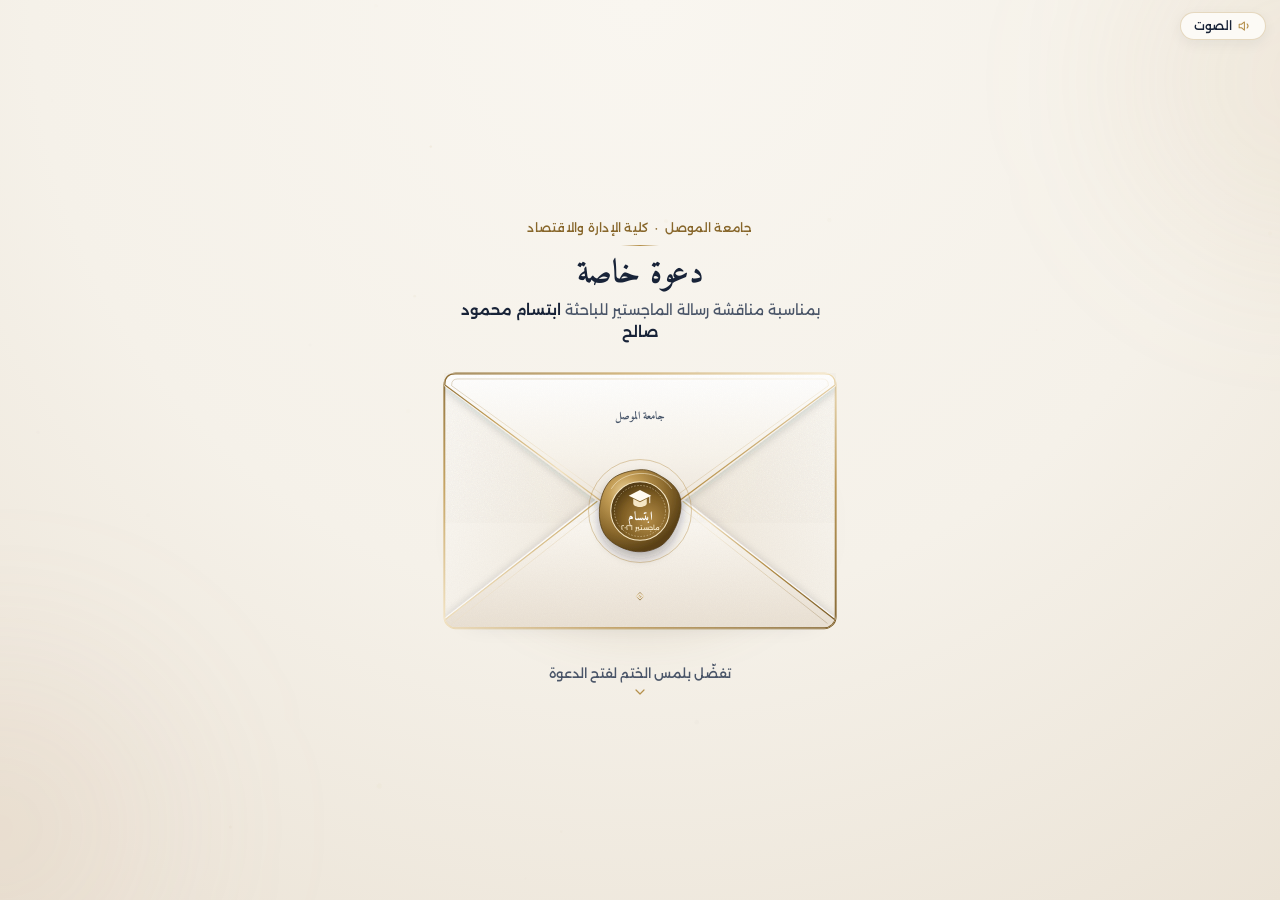
==== commit 2929560e: "Upgrade to continuous FLIP envelope-to-manuscript morph, cotton paper materiality, scroll-drawn divi" ====
--- a/index.html
+++ b/index.html
@@ -3,86 +3,99 @@
 <head>
   <meta charset="UTF-8">
   <meta name="viewport" content="width=device-width, initial-scale=1.0, maximum-scale=1.0, user-scalable=no, viewport-fit=cover">
-  <title>دعوة حضور مأدبة غداء | الباحثة ابتسام محمود صالح - جامعة الموصل</title>
-  
+  <title>دعوة مأدبة غداء | الباحثة ابتسام محمود صالح - جامعة الموصل</title>
+
   <meta name="description" content="دعوة لحضور مأدبة الغداء بمناسبة مناقشة رسالة الماجستير للباحثة ابتسام محمود صالح في تخصص أمن المعلومات - كلية الإدارة والاقتصاد - جامعة الموصل">
-  <meta property="og:title" content="دعوة خاصة | الباحثة ابتسام محمود صالح">
-  <meta property="og:description" content="يسرنا دعوتكم لمشاركتنا فرحة مناقشة الماجستير وتناول وجبة الغداء يوم الأحد 29 / 11 / 2026">
+  <meta property="og:title" content="دعوة خاصة | الباحثة ابتسام محمود صالح - جامعة الموصل">
+  <meta property="og:description" content="يسرّنا دعوتكم لمشاركتنا فرحة مناقشة رسالة الماجستير وتناول وجبة الغداء يوم الأحد 29 / 11 / 2026">
   <meta property="og:type" content="website">
-
-  <!-- Clean, Academic & Modern Arabic Typography: Alexandria & Amiri -->
+  <meta property="og:image" content="https://ams515.github.io/masters-defense-invitation/og-preview.png">
+  <meta property="og:image:width" content="1200">
+  <meta property="og:image:height" content="630">
+  <meta name="twitter:card" content="summary_large_image">
+
+  <!-- Academic & Editorial Arabic Typography: Alexandria & Amiri -->
   <link rel="preconnect" href="https://fonts.googleapis.com">
   <link rel="preconnect" href="https://fonts.gstatic.com" crossorigin>
-  <link href="https://fonts.googleapis.com/css2?family=Alexandria:wght@300;400;500;600;700&family=Amiri:wght@400;700&display=swap" rel="stylesheet">
+  <link href="https://fonts.googleapis.com/css2?family=Alexandria:wght@300;400;500;600;700&family=Amiri:ital,wght@0,400;0,700;1,400&display=swap" rel="stylesheet">
 
   <link rel="stylesheet" href="style.css">
 </head>
 <body class="is-locked">
 
   <!-- ==================================================================== -->
-  <!-- SVG DEFINITIONS: ACADEMIC GOLD FOIL, COTTON PAPER & SEAL             -->
+  <!-- SVG DEFINITIONS: COTTON PAPER GRAIN, GOLD FOIL, LINING & WAX SEAL    -->
   <!-- ==================================================================== -->
   <svg class="svg-defs" aria-hidden="true">
     <defs>
-      <!-- Refined Academic Champagne Gold Gradient -->
+      <!-- Tactile Cotton Paper Micro-Grain Filter -->
+      <filter id="cotton-grain" x="0%" y="0%" width="100%" height="100%">
+        <feTurbulence type="fractalNoise" baseFrequency="0.72" numOctaves="3" stitchTiles="stitch" result="noise"/>
+        <feColorMatrix type="matrix" values="0 0 0 0 0.25   0 0 0 0 0.22   0 0 0 0 0.18   0 0 0 0.045 0" in="noise" result="coloredNoise"/>
+      </filter>
+
+      <!-- Brushed Antique Champagne Gold Gradient -->
       <linearGradient id="academic-gold" x1="0%" y1="0%" x2="100%" y2="100%">
-        <stop offset="0%" stop-color="#9e7f47" />
-        <stop offset="25%" stop-color="#c6a66b" />
-        <stop offset="50%" stop-color="#efe0be" />
-        <stop offset="75%" stop-color="#bfa065" />
-        <stop offset="100%" stop-color="#8f7039" />
+        <stop offset="0%" stop-color="#8b6b32" />
+        <stop offset="22%" stop-color="#c39f59" />
+        <stop offset="48%" stop-color="#f2e2c0" />
+        <stop offset="72%" stop-color="#b8924b" />
+        <stop offset="100%" stop-color="#7c5d26" />
       </linearGradient>
 
-      <!-- Envelope Cotton Paper Gradients (Warm Alabaster & Ivory) -->
+      <!-- Warm Cotton Cardstock Envelope Gradients -->
       <linearGradient id="env-paper-back" x1="0%" y1="0%" x2="100%" y2="100%">
-        <stop offset="0%" stop-color="#f7f4ef" />
-        <stop offset="100%" stop-color="#ebe5dc" />
+        <stop offset="0%" stop-color="#f6f2ea" />
+        <stop offset="100%" stop-color="#e9e1d5" />
       </linearGradient>
 
-      <linearGradient id="env-paper-left" x1="0%" y1="0%" x2="100%" y2="50%">
-        <stop offset="0%" stop-color="#fbf9f6" />
-        <stop offset="100%" stop-color="#efeae2" />
+      <linearGradient id="env-paper-left" x1="0%" y1="0%" x2="100%" y2="55%">
+        <stop offset="0%" stop-color="#fcfaf6" />
+        <stop offset="65%" stop-color="#f4efe6" />
+        <stop offset="100%" stop-color="#e8dfd2" />
       </linearGradient>
 
-      <linearGradient id="env-paper-right" x1="100%" y1="0%" x2="0%" y2="50%">
-        <stop offset="0%" stop-color="#faf7f3" />
-        <stop offset="100%" stop-color="#ede7de" />
+      <linearGradient id="env-paper-right" x1="100%" y1="0%" x2="0%" y2="55%">
+        <stop offset="0%" stop-color="#fbf9f4" />
+        <stop offset="65%" stop-color="#f2ece2" />
+        <stop offset="100%" stop-color="#e6ddd0" />
       </linearGradient>
 
       <linearGradient id="env-paper-bottom" x1="50%" y1="0%" x2="50%" y2="100%">
         <stop offset="0%" stop-color="#ffffff" />
-        <stop offset="45%" stop-color="#f8f5f0" />
-        <stop offset="100%" stop-color="#ebe4da" />
+        <stop offset="38%" stop-color="#f9f5ee" />
+        <stop offset="100%" stop-color="#eae1d4" />
       </linearGradient>
 
       <linearGradient id="env-paper-top" x1="50%" y1="0%" x2="50%" y2="100%">
         <stop offset="0%" stop-color="#ffffff" />
-        <stop offset="55%" stop-color="#f9f6f1" />
-        <stop offset="100%" stop-color="#eee8df" />
+        <stop offset="55%" stop-color="#f8f4ec" />
+        <stop offset="100%" stop-color="#ece3d6" />
       </linearGradient>
 
-      <!-- Academic Geometric Inner Lining Pattern -->
-      <pattern id="academic-lining" width="36" height="36" patternUnits="userSpaceOnUse">
-        <rect width="36" height="36" fill="#1e293b"/>
-        <path d="M 18,0 L 36,18 L 18,36 L 0,18 Z" fill="none" stroke="#c6a66b" stroke-width="0.5" stroke-opacity="0.28"/>
-        <circle cx="18" cy="18" r="3" fill="none" stroke="#c6a66b" stroke-width="0.5" stroke-opacity="0.32"/>
+      <!-- Deep Oxford Indigo & Gold Geometric Envelope Inner Lining -->
+      <pattern id="academic-lining" width="38" height="38" patternUnits="userSpaceOnUse">
+        <rect width="38" height="38" fill="#182338"/>
+        <path d="M 19,0 L 38,19 L 19,38 L 0,19 Z" fill="none" stroke="#c8a560" stroke-width="0.55" stroke-opacity="0.3"/>
+        <path d="M 0,0 L 38,38 M 38,0 L 0,38" fill="none" stroke="#c8a560" stroke-width="0.3" stroke-opacity="0.12"/>
+        <circle cx="19" cy="19" r="3.2" fill="none" stroke="#c8a560" stroke-width="0.6" stroke-opacity="0.36"/>
+        <circle cx="19" cy="19" r="0.9" fill="#e8d4a6" fill-opacity="0.4"/>
       </pattern>
 
-      <!-- Academic Gold-Bronze Wax Seal Gradients -->
-      <radialGradient id="seal-outer-grad" cx="35%" cy="30%" r="70%">
-        <stop offset="0%" stop-color="#dec38d" />
-        <stop offset="35%" stop-color="#b89555" />
-        <stop offset="75%" stop-color="#8c6c32" />
-        <stop offset="100%" stop-color="#61481c" />
+      <!-- Sculpted Antique Gold-Bronze Wax Seal -->
+      <radialGradient id="seal-outer-grad" cx="32%" cy="28%" r="72%">
+        <stop offset="0%" stop-color="#ecd49e" />
+        <stop offset="28%" stop-color="#c39d56" />
+        <stop offset="68%" stop-color="#8d6b2e" />
+        <stop offset="100%" stop-color="#5a4116" />
       </radialGradient>
 
-      <radialGradient id="seal-inner-grad" cx="60%" cy="65%" r="65%">
-        <stop offset="0%" stop-color="#a68344" />
-        <stop offset="70%" stop-color="#7d5e28" />
-        <stop offset="100%" stop-color="#573f16" />
+      <radialGradient id="seal-inner-grad" cx="62%" cy="65%" r="65%">
+        <stop offset="0%" stop-color="#b48d48" />
+        <stop offset="65%" stop-color="#7f5e24" />
+        <stop offset="100%" stop-color="#523b13" />
       </radialGradient>
 
-      <!-- Fracture Clip Paths for Seal Split -->
       <clipPath id="seal-clip-left">
         <polygon points="0,0 60,0 56,34 63,56 54,78 61,98 58,120 0,120" />
       </clipPath>
@@ -92,42 +105,55 @@
 
       <!-- Reusable Academic Seal Artwork -->
       <g id="academic-seal-artwork">
-        <path d="M 60,6 C 72,5 81,11 91,17 C 101,23 111,32 113,44 C 115,56 112,68 108,79 C 104,90 96,101 85,107 C 74,113 61,115 49,112 C 37,109 24,104 16,94 C 8,84 6,70 7,57 C 8,44 12,31 21,21 C 30,11 48,7 60,6 Z" 
-              fill="url(#seal-outer-grad)" stroke="#5c4319" stroke-width="1"/>
-        <circle cx="60" cy="60" r="39" fill="url(#seal-inner-grad)" stroke="#f5e7c6" stroke-width="1.4"/>
-        <circle cx="60" cy="60" r="34" fill="none" stroke="#f5e7c6" stroke-width="0.9" stroke-dasharray="2.5 2" opacity="0.8"/>
+        <!-- Organic Sculpted Outer Wax Rim -->
+        <path d="M 60,5 C 73,4 82,10 92,16 C 102,22 112,32 114,44 C 116,57 113,69 108,80 C 103,91 96,102 85,108 C 74,114 60,116 48,113 C 36,110 23,104 15,94 C 7,84 5,70 6,57 C 7,44 11,30 20,20 C 29,10 47,6 60,5 Z"
+              fill="url(#seal-outer-grad)" stroke="#4f3811" stroke-width="1"/>
+        <!-- Rim Specular Highlight -->
+        <path d="M 22,30 C 31,15 50,9 66,10 C 80,11 94,18 102,30" fill="none" stroke="#fff6df" stroke-width="1.2" stroke-linecap="round" opacity="0.55"/>
+        <!-- Inner Embossed Well -->
+        <circle cx="60" cy="60" r="39" fill="url(#seal-inner-grad)" stroke="#f6e7c5" stroke-width="1.4"/>
+        <circle cx="60" cy="60" r="34" fill="none" stroke="#f6e7c5" stroke-width="0.8" stroke-dasharray="2 2.2" opacity="0.75"/>
         <!-- Graduation Cap Icon inside Seal -->
-        <path d="M60 33 L46 40 L60 47 L74 40 Z" fill="#fff8e8"/>
-        <path d="M51 44 V50 C51 52.5 55 54.5 60 54.5 C65 54.5 69 52.5 69 50 V44 L60 48.5 Z" fill="#f5e7c6"/>
+        <path d="M60 32 L45 39.5 L60 47 L75 39.5 Z" fill="#fffaf0"/>
+        <path d="M51 43.5 V50 C51 52.6 55 54.6 60 54.6 C65 54.6 69 52.6 69 50 V43.5 L60 48.2 Z" fill="#f5e7c6"/>
+        <line x1="73" y1="40.5" x2="73" y2="49" stroke="#fffaf0" stroke-width="1.2" stroke-linecap="round"/>
         <!-- Name inside Seal -->
-        <text x="60" y="72" text-anchor="middle" fill="#ffffff" font-family="'Alexandria', sans-serif" font-size="15.5" font-weight="700">ابتسام</text>
-        <text x="60" y="85" text-anchor="middle" fill="#f5e7c6" font-family="'Alexandria', sans-serif" font-size="7.5" font-weight="500" opacity="0.9">ماجستير ٢٠٢٦</text>
+        <text x="60" y="71.5" text-anchor="middle" fill="#ffffff" font-family="'Amiri', 'Alexandria', serif" font-size="16.5" font-weight="700">ابتسام</text>
+        <text x="60" y="85.5" text-anchor="middle" fill="#f5e7c6" font-family="'Alexandria', sans-serif" font-size="8.4" font-weight="600" opacity="0.95">ماجستير ٢٠٢٦</text>
       </g>
 
-      <filter id="fold-shadow" x="-15%" y="-15%" width="130%" height="130%">
-        <feDropShadow dx="0" dy="-2" stdDeviation="3.5" flood-color="#1e293b" flood-opacity="0.08"/>
+      <!-- Architectural Academic Arch Watermark -->
+      <g id="mosul-arch-crest">
+        <path d="M120 20 C165 62, 196 112, 196 182 L196 290 L44 290 L44 182 C44 112, 75 62, 120 20 Z" fill="none" stroke="#8b6b32" stroke-width="1.2"/>
+        <path d="M120 38 C156 74, 180 116, 180 180 L180 280 L60 280 L60 180 C60 116, 84 74, 120 38 Z" fill="none" stroke="#8b6b32" stroke-width="0.7"/>
+        <polygon points="120,66 131,89 156,92 138,110 142,135 120,123 98,135 102,110 84,92 109,89" fill="none" stroke="#8b6b32" stroke-width="0.8"/>
+      </g>
+
+      <filter id="fold-shadow" x="-18%" y="-18%" width="136%" height="136%">
+        <feDropShadow dx="0" dy="-2.5" stdDeviation="4.5" flood-color="#182338" flood-opacity="0.11"/>
       </filter>
-      <filter id="flap-drop-shadow" x="-15%" y="-10%" width="130%" height="140%">
-        <feDropShadow dx="0" dy="5" stdDeviation="5" flood-color="#1e293b" flood-opacity="0.12"/>
+      <filter id="flap-drop-shadow" x="0%" y="0%" width="100%" height="130%">
+        <feDropShadow dx="0" dy="5" stdDeviation="4.5" flood-color="#182338" flood-opacity="0.14"/>
+      </filter>
+      <filter id="seal-cast-shadow" x="-25%" y="-25%" width="150%" height="150%">
+        <feDropShadow dx="0" dy="6" stdDeviation="5" flood-color="#182338" flood-opacity="0.28"/>
       </filter>
     </defs>
   </svg>
 
-  <!-- Subtle Ambient Background Canvas -->
+  <!-- Subtle Ambient Canvas & Peripheral Warmth -->
   <canvas id="ambient-canvas"></canvas>
-
-  <!-- Soft Background Blush-Warmth Accents (Very subtle & calm) -->
-  <div class="bg-soft-aura aura-top"></div>
-  <div class="bg-soft-aura aura-bottom"></div>
-
-  <!-- Floating Top Bar (Mobile Ergonomic) -->
-  <nav class="top-Controls" aria-label="أدوات الصفحة">
+  <div class="bg-soft-aura aura-top" aria-hidden="true"></div>
+  <div class="bg-soft-aura aura-bottom" aria-hidden="true"></div>
+
+  <!-- Minimal Translucent Top Controls -->
+  <nav class="top-controls" aria-label="أدوات الدعوة">
     <button id="audio-toggle-btn" class="pill-control" title="المؤثرات الصوتية">
-      <svg id="icon-vol-on" class="ctrl-icon" viewBox="0 0 24 24" fill="none" stroke="currentColor" stroke-width="2" stroke-linecap="round" stroke-linejoin="round">
+      <svg id="icon-vol-on" class="ctrl-icon" viewBox="0 0 24 24" fill="none" stroke="currentColor" stroke-width="1.8" stroke-linecap="round" stroke-linejoin="round">
         <polygon points="11 5 6 9 2 9 2 15 6 15 11 19 11 5"/>
         <path d="M15.54 8.46a5 5 0 0 1 0 7.07"/>
       </svg>
-      <svg id="icon-vol-off" class="ctrl-icon hidden" viewBox="0 0 24 24" fill="none" stroke="currentColor" stroke-width="2" stroke-linecap="round" stroke-linejoin="round">
+      <svg id="icon-vol-off" class="ctrl-icon hidden" viewBox="0 0 24 24" fill="none" stroke="currentColor" stroke-width="1.8" stroke-linecap="round" stroke-linejoin="round">
         <polygon points="11 5 6 9 2 9 2 15 6 15 11 19 11 5"/>
         <line x1="23" y1="9" x2="17" y2="15"/>
         <line x1="17" y1="9" x2="23" y2="15"/>
@@ -146,109 +172,138 @@
 
 
   <!-- ================================================================ -->
-  <!-- SCREEN 1: MOBILE-FIRST ACADEMIC ENVELOPE STAGE                   -->
+  <!-- SCREEN 1: TACTILE 3D ENVELOPE STAGE                              -->
   <!-- ================================================================ -->
   <section id="envelope-sanctuary" class="envelope-sanctuary">
-    
+
     <header class="sanctuary-header" id="sanctuary-header">
-      <div class="univ-pill-tag">جامعة الموصل • كلية الإدارة والاقتصاد</div>
+      <p class="sanctuary-univ-kicker">جامعة الموصل &nbsp;·&nbsp; كلية الإدارة والاقتصاد</p>
+      <div class="sanctuary-hairline"></div>
       <h1 class="sanctuary-title">دعوة خاصة</h1>
       <p class="sanctuary-subtitle">بمناسبة مناقشة رسالة الماجستير للباحثة <strong>ابتسام محمود صالح</strong></p>
     </header>
 
     <div class="envelope-stage-center" id="envelope-tilt-zone">
       <div class="envelope-assembly" id="envelope-assembly" role="button" tabindex="0" aria-label="اضغط لفتح الدعوة">
-        
+
         <div class="envelope-shadow-base" id="envelope-aura"></div>
 
-        <!-- LAYER 1: ENVELOPE BACK & ACADEMIC NAVY-GOLD LINING -->
+        <!-- LAYER 1: ENVELOPE BACK & ACADEMIC INDIGO-GOLD LINING -->
         <div class="env-layer-back" id="env-back">
           <svg viewBox="0 0 460 300" class="env-svg-full" preserveAspectRatio="none">
-            <rect x="0" y="0" width="460" height="300" rx="14" fill="url(#env-paper-back)" stroke="url(#academic-gold)" stroke-width="1.5"/>
-            <rect x="8" y="8" width="444" height="284" rx="10" fill="url(#academic-lining)" stroke="#c6a66b" stroke-width="0.8"/>
+            <rect x="0" y="0" width="460" height="300" rx="14" fill="url(#env-paper-back)" stroke="url(#academic-gold)" stroke-width="1.4"/>
+            <rect x="8" y="8" width="444" height="284" rx="10" fill="url(#academic-lining)" stroke="#c8a560" stroke-width="0.75"/>
           </svg>
         </div>
 
-        <!-- LAYER 2: THE INVITATION CARD INSIDE THE POCKET -->
+        <!-- LAYER 2: THE MANUSCRIPT TOP COVER INSIDE THE POCKET -->
+        <!-- Matches Screen 2's top cover verbatim for a seamless continuous morph -->
         <div class="env-layer-letter" id="env-letter">
           <div class="letter-paper">
+            <div class="paper-grain-overlay" aria-hidden="true"></div>
             <div class="letter-gold-frame">
-              <div class="letter-Basmala">بِسْمِ اللَّهِ الرَّحْمَٰنِ الرَّحِيمِ</div>
+              <div class="letter-corner lc-tr"></div>
+              <div class="letter-corner lc-tl"></div>
+              <div class="letter-corner lc-br"></div>
+              <div class="letter-corner lc-bl"></div>
+
+              <div class="letter-emblem">
+                <svg width="20" height="20" viewBox="0 0 24 24" fill="url(#academic-gold)">
+                  <path d="M12 3L1 9l11 6 9-4.91V17h2V9L12 3zm0 14.5l-7-3.82v3.72c0 2.1 3.13 3.6 7 3.6s7-1.5 7-3.6v-3.72l-7 3.82z"/>
+                </svg>
+              </div>
+              <div class="letter-basmala">بِسْمِ اللَّهِ الرَّحْمَٰنِ الرَّحِيمِ</div>
               <div class="letter-divider"></div>
               <div class="letter-kicker">دعوة حضور مأدبة غداء</div>
               <div class="letter-honoree">الباحثة ابتسام محمود صالح</div>
-              <div class="letter-degree">ماجستير إدارة الأعمال • أمن المعلومات</div>
-            </div>
-          </div>
-        </div>
-
-        <!-- LAYER 3: ENVELOPE FRONT POCKET -->
+              <div class="letter-degree">ماجستير إدارة الأعمال &nbsp;·&nbsp; أمن المعلومات</div>
+            </div>
+          </div>
+        </div>
+
+        <!-- LAYER 3: ENVELOPE FRONT POCKET (Multi-ply card thickness & cast shadow) -->
         <div class="env-layer-pocket" id="env-pocket">
           <svg viewBox="0 0 460 300" class="env-svg-full" preserveAspectRatio="none">
-            <!-- Left Fold -->
+            <!-- Left Fold + Crisp Bevel Highlight -->
             <path d="M 0,10 L 218,158 L 0,292 Z" fill="url(#env-paper-left)" filter="url(#fold-shadow)"/>
-            <path d="M 0,12 L 214,158 L 0,290" fill="none" stroke="url(#academic-gold)" stroke-width="1.1" stroke-opacity="0.7"/>
-
-            <!-- Right Fold -->
+            <path d="M 1,11 L 216,158 L 1,291" fill="none" stroke="rgba(255,255,255,0.75)" stroke-width="1.2"/>
+            <path d="M 0,12 L 214,158 L 0,290" fill="none" stroke="url(#academic-gold)" stroke-width="1" stroke-opacity="0.7"/>
+
+            <!-- Right Fold + Crisp Bevel Highlight -->
             <path d="M 460,10 L 242,158 L 460,292 Z" fill="url(#env-paper-right)" filter="url(#fold-shadow)"/>
-            <path d="M 460,12 L 246,158 L 460,290" fill="none" stroke="url(#academic-gold)" stroke-width="1.1" stroke-opacity="0.7"/>
-
-            <!-- Bottom Fold -->
+            <path d="M 459,11 L 244,158 L 459,291" fill="none" stroke="rgba(255,255,255,0.75)" stroke-width="1.2"/>
+            <path d="M 460,12 L 246,158 L 460,290" fill="none" stroke="url(#academic-gold)" stroke-width="1" stroke-opacity="0.7"/>
+
+            <!-- Bottom Pocket Fold + Inner Double Lining Border -->
             <path d="M 0,300 L 0,288 L 194,136 Q 230,110 266,136 L 460,288 L 460,300 Z" fill="url(#env-paper-bottom)" filter="url(#fold-shadow)"/>
+            <path d="M 1,288 L 195,137 Q 230,111 265,137 L 459,288" fill="none" stroke="rgba(255,255,255,0.9)" stroke-width="1.6"/>
             <path d="M 2,289 L 196,138 Q 230,113 264,138 L 458,289" fill="none" stroke="url(#academic-gold)" stroke-width="1.5"/>
-            <path d="M 9,294 L 200,144 Q 230,121 260,144 L 451,294" fill="none" stroke="url(#academic-gold)" stroke-width="0.6" stroke-opacity="0.5"/>
-            
-            <!-- Subtle Academic Line Accent at Bottom -->
-            <g transform="translate(230, 260)" opacity="0.75">
-              <path d="M -32,0 L -8,0 M 8,0 L 32,0" stroke="url(#academic-gold)" stroke-width="1"/>
-              <rect x="-3" y="-3" width="6" height="6" transform="rotate(45)" fill="url(#academic-gold)"/>
+            <path d="M 10,294 L 200,144 Q 230,121 260,144 L 450,294" fill="none" stroke="url(#academic-gold)" stroke-width="0.65" stroke-opacity="0.5"/>
+
+            <!-- Tactile Cotton Paper Overlay inside SVG Pocket -->
+            <rect x="0" y="0" width="460" height="300" rx="14" filter="url(#cotton-grain)" opacity="0.9" pointer-events="none"/>
+
+            <!-- Subtle Engraved Bottom Geometric Mark -->
+            <g transform="translate(230, 262)" opacity="0.8">
+              <path d="M -38,0 L -10,0 M 10,0 L 38,0" stroke="url(#academic-gold)" stroke-width="0.9"/>
+              <rect x="-3.2" y="-3.2" width="6.4" height="6.4" transform="rotate(45)" fill="none" stroke="url(#academic-gold)" stroke-width="1.1"/>
+              <circle cx="0" cy="0" r="1.4" fill="url(#academic-gold)"/>
             </g>
 
+            <!-- Metallic Foil Specular Glint Layer -->
             <rect x="0.8" y="0.8" width="458.4" height="298.4" rx="13" fill="none" stroke="url(#academic-gold)" stroke-width="1.4"/>
           </svg>
-        </div>
-
-        <!-- LAYER 4: 3D TOP HINGED FLAP -->
+          <div class="env-foil-sheen" aria-hidden="true"></div>
+        </div>
+
+        <!-- LAYER 4: 3D HINGED TOP FLAP -->
         <div class="env-layer-top-flap" id="env-top-flap-wrap">
           <div class="top-flap-3d" id="env-top-flap">
-            
-            <!-- Front Face -->
+
+            <!-- Front Exterior Face -->
             <div class="flap-face flap-face-front">
               <svg viewBox="0 0 460 185" class="env-svg-flap" preserveAspectRatio="none">
-                <path d="M 0,0 L 460,0 L 460,14 L 262,164 Q 230,186 198,164 L 0,14 Z" fill="url(#env-paper-top)" filter="url(#flap-drop-shadow)"/>
-                <path d="M 2,1 L 458,1 L 458,13 L 260,162 Q 230,183 200,162 L 2,13 Z" fill="none" stroke="url(#academic-gold)" stroke-width="1.6"/>
-                <path d="M 10,7 L 450,7 L 450,15 L 256,156 Q 230,174 204,156 L 10,15 Z" fill="none" stroke="url(#academic-gold)" stroke-width="0.6" stroke-opacity="0.55"/>
-                <!-- University Label on Top Flap -->
-                <text x="230" y="54" text-anchor="middle" fill="#64748b" font-family="'Alexandria', sans-serif" font-size="11" font-weight="600" letter-spacing="0.5">جامعة الموصل</text>
-                <line x1="195" y1="62" x2="265" y2="62" stroke="url(#academic-gold)" stroke-width="0.8"/>
+                <path d="M 0,13 Q 0,0 13,0 L 447,0 Q 460,0 460,13 L 460,15 L 262,164 Q 230,186 198,164 L 0,15 Z" fill="url(#env-paper-top)" filter="url(#flap-drop-shadow)"/>
+                <path d="M 0,13 Q 0,0 13,0 L 447,0 Q 460,0 460,13 L 460,15 L 262,164 Q 230,186 198,164 L 0,15 Z" filter="url(#cotton-grain)" opacity="0.85"/>
+                <path d="M 1,13 Q 1,1 13,1 L 447,1 Q 459,1 459,13 L 459,14 L 260,162 Q 230,183 200,162 L 1,14 Z" fill="none" stroke="url(#academic-gold)" stroke-width="1.5"/>
+                <path d="M 9,14 Q 9,7 16,7 L 444,7 Q 451,7 451,14 L 451,15 L 256,156 Q 230,174 204,156 L 9,15 Z" fill="none" stroke="url(#academic-gold)" stroke-width="0.6" stroke-opacity="0.55"/>
+                <text x="230" y="54" text-anchor="middle" fill="#475569" font-family="'Amiri', 'Alexandria', serif" font-size="13" font-weight="700">جامعة الموصل</text>
+                <line x1="196" y1="63" x2="264" y2="63" stroke="url(#academic-gold)" stroke-width="0.85"/>
               </svg>
             </div>
 
-            <!-- Back Face (Shows Academic Navy-Gold Lining when open) -->
+            <!-- Back Interior Face (Reveals Indigo-Gold Pattern when folded upward) -->
             <div class="flap-face flap-face-back">
               <svg viewBox="0 0 460 185" class="env-svg-flap" preserveAspectRatio="none">
-                <path d="M 0,185 L 460,185 L 460,171 L 262,21 Q 230,-1 198,21 L 0,171 Z" fill="url(#env-paper-back)" stroke="url(#academic-gold)" stroke-width="1.5"/>
-                <path d="M 7,182 L 453,182 L 453,169 L 258,26 Q 230,7 202,26 L 7,169 Z" fill="url(#academic-lining)" stroke="#c6a66b" stroke-width="0.8"/>
+                <path d="M 0,172 Q 0,185 13,185 L 447,185 Q 460,185 460,172 L 460,170 L 262,21 Q 230,-1 198,21 L 0,170 Z" fill="url(#env-paper-back)" stroke="url(#academic-gold)" stroke-width="1.4"/>
+                <path d="M 7,171 Q 7,181 17,181 L 443,181 Q 453,181 453,171 L 453,169 L 258,26 Q 230,7 202,26 L 7,169 Z" fill="url(#academic-lining)" stroke="#c8a560" stroke-width="0.8"/>
               </svg>
             </div>
 
           </div>
         </div>
 
-        <!-- LAYER 5: ACADEMIC GOLD SEAL -->
+        <!-- LAYER 5: SCULPTED ACADEMIC WAX-GOLD SEAL -->
         <div class="wax-seal-stage" id="wax-seal-stage">
           <div class="wax-aura-ring" id="wax-aura-ring"></div>
-          
-          <div class="wax-half wax-half-left" id="wax-half-left">
-            <svg viewBox="0 0 120 120" class="wax-svg">
+
+          <!-- Seamless Intact Seal (Shown while envelope is sealed) -->
+          <div class="wax-whole-idle" id="wax-whole-idle">
+            <svg viewBox="0 0 120 120" class="wax-svg" filter="url(#seal-cast-shadow)">
+              <use href="#academic-seal-artwork"/>
+            </svg>
+          </div>
+
+          <div class="wax-half wax-half-left is-hidden-split" id="wax-half-left">
+            <svg viewBox="0 0 120 120" class="wax-svg" filter="url(#seal-cast-shadow)">
               <g clip-path="url(#seal-clip-left)">
                 <use href="#academic-seal-artwork"/>
               </g>
             </svg>
           </div>
 
-          <div class="wax-half wax-half-right" id="wax-half-right">
-            <svg viewBox="0 0 120 120" class="wax-svg">
+          <div class="wax-half wax-half-right is-hidden-split" id="wax-half-right">
+            <svg viewBox="0 0 120 120" class="wax-svg" filter="url(#seal-cast-shadow)">
               <g clip-path="url(#seal-clip-right)">
                 <use href="#academic-seal-artwork"/>
               </g>
@@ -256,18 +311,20 @@
           </div>
 
           <svg viewBox="0 0 120 120" class="wax-crack-svg">
-            <path id="wax-crack-path" d="M 60,6 L 56,34 L 63,56 L 54,78 L 61,98 L 58,114" fill="none" stroke="#ffffff" stroke-width="2.2" stroke-linecap="round"/>
+            <path id="wax-crack-path" d="M 60,6 L 56,34 L 63,56 L 54,78 L 61,98 L 58,114" fill="none" stroke="#fff9eb" stroke-width="2.4" stroke-linecap="round"/>
           </svg>
         </div>
 
       </div>
     </div>
 
-    <!-- Bottom Touch Prompt -->
+    <!-- Clean Editorial Touch Cue (No pill/dot clutter) -->
     <div class="sanctuary-prompt" id="sanctuary-prompt">
-      <button type="button" class="prompt-button" id="open-trigger-btn">
-        <span class="prompt-pulse"></span>
-        <span>اضغط على الختم لفتح بطاقة الدعوة</span>
+      <button type="button" class="sanctuary-cue-btn" id="open-trigger-btn">
+        <span>تفضّل بلمس الختم لفتح الدعوة</span>
+        <svg class="cue-arrow" width="16" height="16" viewBox="0 0 24 24" fill="none" stroke="currentColor" stroke-width="1.8" stroke-linecap="round" stroke-linejoin="round">
+          <polyline points="6 9 12 15 18 9"/>
+        </svg>
       </button>
     </div>
 
@@ -275,69 +332,90 @@
 
 
   <!-- ================================================================ -->
-  <!-- SCREEN 2: THE ACADEMIC INVITATION CARD (MOBILE-OPTIMIZED)        -->
+  <!-- SCREEN 2: THE UNIFIED COTTON PAPER MANUSCRIPT INVITATION         -->
   <!-- ================================================================ -->
   <main id="royal-invitation" class="royal-invitation" aria-hidden="true">
-    
+
     <div class="mobile-card-wrapper">
-      
+
       <article class="invitation-card" id="manuscript-sheet">
-        
-        <!-- Subtle Double Gold Hairline Frame -->
-        <div class="card-border-outer"></div>
-        <div class="card-border-inner"></div>
-
-        <!-- ======================================================== -->
-        <!-- 1. ACADEMIC HEADER & BASMALA                             -->
+
+        <!-- Tactile Materiality Overlays -->
+        <div class="paper-grain-overlay" aria-hidden="true"></div>
+        <div class="foil-light-overlay" id="foil-light-overlay" aria-hidden="true"></div>
+
+        <!-- Subtle Scroll-Parallax Architectural Academic Watermark -->
+        <div class="parallax-watermark" id="parallax-watermark" aria-hidden="true">
+          <svg viewBox="0 0 240 310" class="watermark-svg">
+            <use href="#mosul-arch-crest"/>
+          </svg>
+        </div>
+
+        <!-- Continuous Engraved Double Gold Frame + Geometric Corners -->
+        <div class="card-border-outer" aria-hidden="true"></div>
+        <div class="card-border-inner" aria-hidden="true"></div>
+        <span class="corner-ornament co-tr" aria-hidden="true"></span>
+        <span class="corner-ornament co-tl" aria-hidden="true"></span>
+        <span class="corner-ornament co-br" aria-hidden="true"></span>
+        <span class="corner-ornament co-bl" aria-hidden="true"></span>
+
+        <!-- Subtle Unfolding Crease Shadows (Animate smoothly during FLIP reveal) -->
+        <div class="fold-crease fold-crease-1" aria-hidden="true"></div>
+        <div class="fold-crease fold-crease-2" aria-hidden="true"></div>
+
+        <!-- ======================================================== -->
+        <!-- 1. EDITORIAL ACADEMIC HEADER                             -->
         <!-- ======================================================== -->
         <header class="inv-header scroll-reveal">
-          
+
           <div class="academic-emblem">
-            <svg width="30" height="30" viewBox="0 0 24 24" fill="url(#academic-gold)">
+            <svg width="28" height="28" viewBox="0 0 24 24" fill="url(#academic-gold)">
               <path d="M12 3L1 9l11 6 9-4.91V17h2V9L12 3zm0 14.5l-7-3.82v3.72c0 2.1 3.13 3.6 7 3.6s7-1.5 7-3.6v-3.72l-7 3.82z"/>
             </svg>
           </div>
 
           <div class="basmala-text">بِسْمِ اللَّهِ الرَّحْمَٰنِ الرَّحِيمِ</div>
-          
+
           <p class="quran-verse">
-            ﴿ يَرْفَعِ اللَّهُ الَّذِينَ آمَنُوا مِنكُمْ وَالَّذِينَ أُوتُوا الْعِلْمَ دَرَجَاتٍ ﴾
+            « يَرْفَعِ اللَّهُ الَّذِينَ آمَنُوا مِنكُمْ وَالَّذِينَ أُوتُوا الْعِلْمَ دَرَجَاتٍ »
           </p>
 
-          <div class="institution-badge">
-            <span>جامعة الموصل</span>
-            <span class="sep">•</span>
-            <span>كلية الإدارة والاقتصاد</span>
-            <span class="sep">•</span>
-            <span>قسم إدارة الأعمال</span>
-          </div>
+          <p class="institution-line">
+            جامعة الموصل &nbsp;·&nbsp; كلية الإدارة والاقتصاد &nbsp;·&nbsp; قسم إدارة الأعمال
+          </p>
 
         </header>
 
-
-        <!-- ======================================================== -->
-        <!-- 2. MAIN INVITATION STATEMENT & RESEARCHER NAME           -->
+        <!-- Scroll-Drawn Ornamental Hairline Divider #1 -->
+        <div class="drawn-divider-wrap" aria-hidden="true">
+          <svg viewBox="0 0 320 18" class="drawn-divider-svg">
+            <path class="draw-line" data-draw="center" d="M 152,9 L 18,9" stroke="#b5904b" stroke-opacity="0.65" stroke-width="1" fill="none"/>
+            <path class="draw-line" data-draw="center" d="M 168,9 L 302,9" stroke="#b5904b" stroke-opacity="0.65" stroke-width="1" fill="none"/>
+            <rect class="draw-gem" x="156.5" y="5.5" width="7" height="7" transform="rotate(45 160 9)" fill="none" stroke="#b5904b" stroke-width="1.2"/>
+            <circle class="draw-gem" cx="160" cy="9" r="1.5" fill="#b5904b"/>
+          </svg>
+        </div>
+
+        <!-- ======================================================== -->
+        <!-- 2. HONOREE CENTERPIECE & CELEBRATORY LUNCH INVITATION    -->
         <!-- ======================================================== -->
         <section class="inv-hero scroll-reveal">
-          
+
           <p class="inv-intro">
             الحمدُ لله الذي بنعمته تتم الصالحات، وبعد مسيرةٍ من البحث والاجتهاد العلمي؛<br>
             يسرّنا دعوتكم لمشاركتنا فرحة مناقشة رسالة <strong>الماجستير</strong>
           </p>
 
-          <div class="researcher-box">
+          <div class="honoree-centerpiece">
             <span class="researcher-label">للباحثة</span>
             <h2 class="researcher-name">ابتسام محمود صالح</h2>
-            <div class="researcher-field">
-              <svg width="16" height="16" viewBox="0 0 24 24" fill="none" stroke="currentColor" stroke-width="2">
-                <path d="M12 22s8-4 8-10V5l-8-3-8 3v7c0 6 8 10 8 10z"/>
-              </svg>
-              <span>تخصص أمن المعلومات • إدارة الأعمال</span>
-            </div>
-          </div>
-
-          <div class="lunch-invitation-box">
-            <div class="lunch-tag">دعوة مأدبة الغداء</div>
+            <p class="researcher-field">
+              ماجستير في إدارة الأعمال &nbsp;—&nbsp; تخصص أمن المعلومات
+            </p>
+          </div>
+
+          <div class="lunch-invitation-prose">
+            <span class="prose-kicker">دعوة مأدبة الغداء</span>
             <p class="lunch-text">
               وبهذه المناسبة السعيدة، وبعد إتمام المناقشة واستلام التقدير، يسرّنا دعوتكم لتناول <strong>وجبة الغداء</strong> معنا بحضور السادة أعضاء لجنة المناقشة والأساتذة والزملاء والأصدقاء.
             </p>
@@ -346,116 +424,102 @@
 
         </section>
 
-
-        <!-- ======================================================== -->
-        <!-- 3. EVENT DETAILS (MOBILE-FRIENDLY CARDS)                 -->
+        <!-- Scroll-Drawn Ornamental Hairline Divider #2 -->
+        <div class="drawn-divider-wrap" aria-hidden="true">
+          <svg viewBox="0 0 320 18" class="drawn-divider-svg">
+            <path class="draw-line" data-draw="center" d="M 152,9 L 18,9" stroke="#b5904b" stroke-opacity="0.65" stroke-width="1" fill="none"/>
+            <path class="draw-line" data-draw="center" d="M 168,9 L 302,9" stroke="#b5904b" stroke-opacity="0.65" stroke-width="1" fill="none"/>
+            <rect class="draw-gem" x="156.5" y="5.5" width="7" height="7" transform="rotate(45 160 9)" fill="none" stroke="#b5904b" stroke-width="1.2"/>
+            <circle class="draw-gem" cx="160" cy="9" r="1.5" fill="#b5904b"/>
+          </svg>
+        </div>
+
+        <!-- ======================================================== -->
+        <!-- 3. EVENT DETAILS EDITORIAL LEDGER (Direct on Cotton Paper)-->
         <!-- ======================================================== -->
         <section class="inv-details-section scroll-reveal">
-          <div class="sec-title-wrap">
-            <h3 class="sec-title">تفاصيل الموعد والمكان</h3>
-            <div class="sec-line"></div>
-          </div>
-
-          <div class="details-cards-grid">
-            
-            <div class="info-card">
-              <div class="info-icon">
-                <svg width="20" height="20" viewBox="0 0 24 24" fill="none" stroke="currentColor" stroke-width="2">
-                  <rect x="3" y="4" width="18" height="18" rx="2" ry="2"/>
+          <h3 class="editorial-sec-title">تفاصيل الموعد والمكان</h3>
+
+          <dl class="details-ledger">
+            <div class="ledger-row">
+              <dt class="ledger-label">
+                <svg width="17" height="17" viewBox="0 0 24 24" fill="none" stroke="currentColor" stroke-width="1.75">
+                  <rect x="3" y="4" width="18" height="18" rx="2"/>
                   <line x1="16" y1="2" x2="16" y2="6"/>
                   <line x1="8" y1="2" x2="8" y2="6"/>
                   <line x1="3" y1="10" x2="21" y2="10"/>
                 </svg>
-              </div>
-              <div class="info-text">
-                <span class="info-label">التاريخ</span>
-                <strong class="info-value">الأحد ٢٩ / ١١ / ٢٠٢٦</strong>
-                <span class="info-note">29 تشرين الثاني (نوفمبر)</span>
-              </div>
-            </div>
-
-            <div class="info-card">
-              <div class="info-icon">
-                <svg width="20" height="20" viewBox="0 0 24 24" fill="none" stroke="currentColor" stroke-width="2">
+                <span>التاريخ</span>
+              </dt>
+              <dd class="ledger-value">
+                <strong>الأحد ٢٩ / ١١ / ٢٠٢٦</strong>
+                <span class="ledger-note">الموافق ٢٩ تشرين الثاني (نوفمبر)</span>
+              </dd>
+            </div>
+
+            <div class="ledger-row">
+              <dt class="ledger-label">
+                <svg width="17" height="17" viewBox="0 0 24 24" fill="none" stroke="currentColor" stroke-width="1.75">
                   <circle cx="12" cy="12" r="10"/>
                   <polyline points="12 6 12 12 16 14"/>
                 </svg>
-              </div>
-              <div class="info-text">
-                <span class="info-label">الوقت</span>
-                <strong class="info-value">بعد انتهاء المناقشة</strong>
-                <span class="info-note info-badge">سيُحدد التوقيت الدقيق قريباً</span>
-              </div>
-            </div>
-
-            <div class="info-card">
-              <div class="info-icon">
-                <svg width="20" height="20" viewBox="0 0 24 24" fill="none" stroke="currentColor" stroke-width="2">
+                <span>الوقت</span>
+              </dt>
+              <dd class="ledger-value">
+                <strong>بعد انتهاء المناقشة</strong>
+                <span class="ledger-note ledger-pending">سيُحدَّد التوقيت الدقيق قريباً</span>
+              </dd>
+            </div>
+
+            <div class="ledger-row">
+              <dt class="ledger-label">
+                <svg width="17" height="17" viewBox="0 0 24 24" fill="none" stroke="currentColor" stroke-width="1.75">
                   <path d="M21 10c0 7-9 13-9 13s-9-6-9-13a9 9 0 0 1 18 0z"/>
                   <circle cx="12" cy="10" r="3"/>
                 </svg>
-              </div>
-              <div class="info-text">
-                <span class="info-label">المكان</span>
-                <strong class="info-value">مدينة الموصل</strong>
-                <span class="info-note">سيُضاف اسم المطعم وموقعه</span>
-              </div>
-            </div>
-
-          </div>
+                <span>المكان</span>
+              </dt>
+              <dd class="ledger-value">
+                <strong>مدينة الموصل</strong>
+                <span class="ledger-note">سيُضاف اسم المطعم وموقعه على الخريطة</span>
+              </dd>
+            </div>
+          </dl>
         </section>
 
 
         <!-- ======================================================== -->
-        <!-- 4. COMPACT SINGLE-ROW COUNTDOWN FOR MOBILE               -->
+        <!-- 4. INTEGRATED PEARLESCENT ODOMETER COUNTDOWN RIBBON      -->
         <!-- ======================================================== -->
         <section class="inv-countdown-section scroll-reveal">
-          <div class="countdown-box">
-            <span class="countdown-heading">الوقت المتبقي للمناسبة</span>
-            
-            <div class="countdown-row" dir="ltr">
-              <div class="cd-unit">
-                <div class="cd-ring-wrap">
-                  <svg viewBox="0 0 80 80" class="cd-svg">
-                    <circle cx="40" cy="40" r="35" class="cd-track"/>
-                    <circle cx="40" cy="40" r="35" class="cd-bar" id="ring-days"/>
-                  </svg>
-                  <span class="cd-num" id="cd-days">00</span>
-                </div>
-                <span class="cd-lbl">يوم</span>
-              </div>
-
-              <div class="cd-unit">
-                <div class="cd-ring-wrap">
-                  <svg viewBox="0 0 80 80" class="cd-svg">
-                    <circle cx="40" cy="40" r="35" class="cd-track"/>
-                    <circle cx="40" cy="40" r="35" class="cd-bar" id="ring-hours"/>
-                  </svg>
-                  <span class="cd-num" id="cd-hours">00</span>
-                </div>
-                <span class="cd-lbl">ساعة</span>
-              </div>
-
-              <div class="cd-unit">
-                <div class="cd-ring-wrap">
-                  <svg viewBox="0 0 80 80" class="cd-svg">
-                    <circle cx="40" cy="40" r="35" class="cd-track"/>
-                    <circle cx="40" cy="40" r="35" class="cd-bar" id="ring-minutes"/>
-                  </svg>
-                  <span class="cd-num" id="cd-minutes">00</span>
-                </div>
-                <span class="cd-lbl">دقيقة</span>
-              </div>
-
-              <div class="cd-unit">
-                <div class="cd-ring-wrap">
-                  <svg viewBox="0 0 80 80" class="cd-svg">
-                    <circle cx="40" cy="40" r="35" class="cd-track"/>
-                    <circle cx="40" cy="40" r="35" class="cd-bar" id="ring-seconds"/>
-                  </svg>
-                  <span class="cd-num" id="cd-seconds">00</span>
-                </div>
-                <span class="cd-lbl">ثانية</span>
+          <div class="countdown-ribbon">
+            <span class="countdown-heading">العد التنازلي ليوم المناقشة والغداء</span>
+
+            <div class="odometer-row" dir="ltr">
+              <div class="odometer-unit">
+                <div class="odometer-digits" id="odo-days" aria-label="الأيام المتبقية">00</div>
+                <span class="odometer-lbl">يوم</span>
+              </div>
+
+              <span class="odometer-colon" aria-hidden="true">:</span>
+
+              <div class="odometer-unit">
+                <div class="odometer-digits" id="odo-hours" aria-label="الساعات المتبقية">00</div>
+                <span class="odometer-lbl">ساعة</span>
+              </div>
+
+              <span class="odometer-colon" aria-hidden="true">:</span>
+
+              <div class="odometer-unit">
+                <div class="odometer-digits" id="odo-minutes" aria-label="الدقائق المتبقية">00</div>
+                <span class="odometer-lbl">دقيقة</span>
+              </div>
+
+              <span class="odometer-colon" aria-hidden="true">:</span>
+
+              <div class="odometer-unit">
+                <div class="odometer-digits" id="odo-seconds" aria-label="الثواني المتبقية">00</div>
+                <span class="odometer-lbl">ثانية</span>
               </div>
             </div>
           </div>
@@ -463,38 +527,21 @@
 
 
         <!-- ======================================================== -->
-        <!-- 5. DISCUSSION COMMITTEE SECTION                          -->
+        <!-- 5. COMMITTEE TRIBUTE & MAP LINK (ON THE MANUSCRIPT)      -->
         <!-- ======================================================== -->
         <section class="inv-committee-section scroll-reveal">
-          <div class="committee-card">
-            <div class="committee-header">
-              <svg width="20" height="20" viewBox="0 0 24 24" fill="none" stroke="currentColor" stroke-width="2">
-                <path d="M17 21v-2a4 4 0 0 0-4-4H5a4 4 0 0 0-4 4v2"/>
-                <circle cx="9" cy="7" r="4"/>
-                <path d="M23 21v-2a4 4 0 0 0-3-3.87"/>
-                <path d="M16 3.13a4 4 0 0 1 0 7.75"/>
-              </svg>
-              <h3>لجنة المناقشة والإشراف</h3>
-            </div>
-            <p>
-              نتقدم بخالص الشكر والتقدير إلى السادة رئيس وأعضاء لجنة المناقشة والأستاذ المشرف لجهودهم العلمية القيمة، وسيتم إدراج أسمائهم الكريمة قريباً.
-            </p>
-          </div>
+          <h3 class="editorial-sec-title">لجنة المناقشة والإشراف</h3>
+          <p class="committee-prose">
+            نتقدم بخالص الشكر والتقدير إلى السادة رئيس وأعضاء لجنة المناقشة والأستاذ المشرف لجهودهم العلمية القيمة، وسيتم إدراج أسمائهم الكريمة قريباً.
+          </p>
         </section>
 
-
-        <!-- ======================================================== -->
-        <!-- 6. RESTAURANT LOCATION & GOOGLE MAPS                     -->
-        <!-- ======================================================== -->
         <section class="inv-map-section scroll-reveal">
-          <div class="map-card">
-            <div class="map-card-info">
-              <span class="map-kicker">موقع الدعوة • نينوى</span>
-              <h4>الموصل — المطعم المخصص لمأدبة الغداء</h4>
-              <p>سيتم تفعيل الموقع المباشر للمطعم على الخريطة فور تثبيت الحجز.</p>
-            </div>
-            <a href="https://maps.google.com/?q=University+of+Mosul,Mosul,Iraq" target="_blank" rel="noopener noreferrer" class="btn-action btn-outline">
-              <svg width="17" height="17" viewBox="0 0 24 24" fill="none" stroke="currentColor" stroke-width="2">
+          <div class="location-editorial">
+            <span class="location-kicker">موقع الدعوة &nbsp;·&nbsp; الموصل</span>
+            <p class="location-desc">سيتم تفعيل الإحداثيات المباشرة للمطعم على الخريطة فور تثبيت الحجز.</p>
+            <a href="https://maps.google.com/?q=University+of+Mosul,Mosul,Iraq" target="_blank" rel="noopener noreferrer" class="btn-action btn-gold-outline">
+              <svg width="16" height="16" viewBox="0 0 24 24" fill="none" stroke="currentColor" stroke-width="1.8">
                 <path d="M21 10c0 7-9 13-9 13s-9-6-9-13a9 9 0 0 1 18 0z"/>
                 <circle cx="12" cy="10" r="3"/>
               </svg>
@@ -505,151 +552,168 @@
 
 
         <!-- ======================================================== -->
-        <!-- 7. RSVP ATTENDANCE CONFIRMATION                          -->
+        <!-- SECTION TRANSITION: FOLDED SEAL DIVIDER                  -->
+        <!-- ======================================================== -->
+        <div class="manuscript-tear-divider scroll-reveal" aria-hidden="true">
+          <span class="tear-line"></span>
+          <span class="tear-medallion">
+            <svg width="16" height="16" viewBox="0 0 24 24" fill="none" stroke="currentColor" stroke-width="1.6">
+              <path d="M12 3L1 9l11 6 9-4.91V17h2V9L12 3z"/>
+            </svg>
+          </span>
+          <span class="tear-line"></span>
+        </div>
+
+
+        <!-- ======================================================== -->
+        <!-- 6. GUESTBOOK RSVP & INTERACTIVE CONFIRMATION PASS        -->
         <!-- ======================================================== -->
         <section class="inv-rsvp-section scroll-reveal" id="rsvp-section">
-          <div class="sec-title-wrap">
-            <h3 class="sec-title">تأكيد الحضور والتهنئة</h3>
-            <div class="sec-line"></div>
-            <p class="sec-subtitle">يسعدنا تأكيد حضوركم لمساعدتنا في الترتيب والاستقبال</p>
-          </div>
-
-          <div class="rsvp-card">
-            <form id="rsvp-form" class="rsvp-form">
-              
-              <div class="form-field">
-                <label for="guest-name">الاسم الكريم</label>
-                <input type="text" id="guest-name" required placeholder="اكتب اسمك الكريم..." class="form-input">
-              </div>
-
-              <div class="form-field">
-                <label>حالة الحضور</label>
-                <div class="radio-cards">
-                  
-                  <label class="radio-card">
-                    <input type="radio" name="attendance" value="attending" checked>
-                    <div class="radio-card-inner">
-                      <span class="radio-dot"></span>
-                      <div class="radio-txt">
-                        <strong>سأحضر بإذن الله</strong>
-                        <span>يسعدني مشاركتكم الدعوة</span>
-                      </div>
+          <div class="sec-head-clean">
+            <h3 class="editorial-sec-title">تأكيد الحضور وكلمة التهنئة</h3>
+            <p class="sec-subnote">يسعدنا تسجيل ردّكم ومشاركة تهنئتكم في سجل الدعوة</p>
+          </div>
+
+          <form id="rsvp-form" class="stationery-form">
+
+            <div class="st-field">
+              <label for="guest-name">الاسم الكريم</label>
+              <div class="st-input-wrap">
+                <input type="text" id="guest-name" required placeholder="اكتب اسمك الكريم..." class="st-input">
+                <span class="st-focus-bar"></span>
+              </div>
+            </div>
+
+            <div class="st-field">
+              <label>حالة الحضور</label>
+              <div class="radio-cards">
+
+                <label class="radio-card">
+                  <input type="radio" name="attendance" value="attending" checked>
+                  <div class="radio-card-inner">
+                    <span class="radio-dot"></span>
+                    <div class="radio-txt">
+                      <strong>سأحضر بإذن الله</strong>
+                      <span>يسعدني مشاركتكم الدعوة</span>
                     </div>
-                  </label>
-
-                  <label class="radio-card">
-                    <input type="radio" name="attendance" value="declined">
-                    <div class="radio-card-inner">
-                      <span class="radio-dot"></span>
-                      <div class="radio-txt">
-                        <strong>أعتذر عن الحضور</strong>
-                        <span>مع أطيب التمنيات بالتوفيق</span>
-                      </div>
+                  </div>
+                </label>
+
+                <label class="radio-card">
+                  <input type="radio" name="attendance" value="declined">
+                  <div class="radio-card-inner">
+                    <span class="radio-dot"></span>
+                    <div class="radio-txt">
+                      <strong>أعتذر عن الحضور</strong>
+                      <span>مع أطيب التمنيات بالتوفيق</span>
                     </div>
-                  </label>
-
-                </div>
-              </div>
-
-              <div class="form-field" id="companions-field-wrap">
-                <label for="guest-count">عدد الحاضرين</label>
-                <select id="guest-count" class="form-input">
+                  </div>
+                </label>
+
+              </div>
+            </div>
+
+            <div class="st-field" id="companions-field-wrap">
+              <label for="guest-count">عدد الحاضرين</label>
+              <div class="st-input-wrap">
+                <select id="guest-count" class="st-input">
                   <option value="شخص واحد">شخص واحد (١)</option>
                   <option value="شخصان">شخصان (٢)</option>
                   <option value="٣ أشخاص">٣ أشخاص</option>
                   <option value="٤ أشخاص">٤ أشخاص</option>
                   <option value="أكثر من ٤">أكثر من ٤ أشخاص</option>
                 </select>
-              </div>
-
-              <div class="form-field">
-                <label for="guest-wishes">كلمة تهنئة للباحثة (اختياري)</label>
-                <textarea id="guest-wishes" rows="3" placeholder="اكتب تهنئتك للباحثة ابتسام..." class="form-input"></textarea>
-              </div>
-
-              <div class="form-buttons">
-                <button type="submit" class="btn-action btn-primary">
-                  <span>إرسال التأكيد</span>
-                </button>
-
-                <button type="button" id="whatsapp-direct-btn" class="btn-action btn-whatsapp">
-                  <span>تأكيد عبر واتساب</span>
-                </button>
-              </div>
-
-            </form>
-
-            <!-- Confirmation Card -->
-            <div id="vip-pass-container" class="confirm-pass hidden">
-              <div class="confirm-pass-inner">
-                <div class="confirm-check-icon">✓</div>
-                <h4>شكراً لك، تم تسجيل ردك بنجاح</h4>
-                <div class="confirm-details">
-                  <div class="c-row">
-                    <span>الاسم:</span>
-                    <strong id="vip-guest-name">—</strong>
-                  </div>
-                  <div class="c-row">
-                    <span>الحالة:</span>
-                    <strong id="vip-guest-status">—</strong>
-                  </div>
-                  <div class="c-row">
-                    <span>الموعد:</span>
-                    <strong>الأحد ٢٩ / ١١ / ٢٠٢٦</strong>
-                  </div>
+                <span class="st-focus-bar"></span>
+              </div>
+            </div>
+
+            <div class="st-field">
+              <label for="guest-wishes">كلمة تهنئة للباحثة (ستظهر في سجل التهاني)</label>
+              <div class="st-input-wrap">
+                <textarea id="guest-wishes" rows="2" placeholder="اكتب تهنئتك للباحثة ابتسام..." class="st-input st-textarea"></textarea>
+                <span class="st-focus-bar"></span>
+              </div>
+            </div>
+
+            <div class="form-buttons">
+              <button type="submit" class="btn-action btn-primary">
+                <span>تسجيل التأكيد والتهنئة</span>
+              </button>
+
+              <button type="button" id="whatsapp-direct-btn" class="btn-action btn-whatsapp">
+                <span>إرسال الرد عبر واتساب</span>
+              </button>
+            </div>
+
+          </form>
+
+          <!-- Interactive 3D Tilt-Responsive Keepsake Guest Pass -->
+          <div id="vip-pass-container" class="keepsake-pass-wrap hidden">
+            <div class="keepsake-pass" id="keepsake-pass-card">
+              <div class="keepsake-foil-glint" aria-hidden="true"></div>
+              <div class="keepsake-check">✓</div>
+              <h4>شكراً لك، تم تسجيل ردك في البطاقة</h4>
+              <div class="keepsake-rows">
+                <div class="k-row">
+                  <span>الضيف الكريم</span>
+                  <strong id="vip-guest-name">—</strong>
                 </div>
-                <button type="button" id="edit-rsvp-btn" class="btn-text-link">تعديل الرد</button>
-              </div>
-            </div>
-
+                <div class="k-row">
+                  <span>الحالة</span>
+                  <strong id="vip-guest-status">—</strong>
+                </div>
+                <div class="k-row">
+                  <span>الموعد</span>
+                  <strong>الأحد ٢٩ / ١١ / ٢٠٢٦</strong>
+                </div>
+              </div>
+              <button type="button" id="edit-rsvp-btn" class="btn-text-link">تعديل البيانات</button>
+            </div>
           </div>
         </section>
 
 
         <!-- ======================================================== -->
-        <!-- 8. CONGRATULATIONS & WISHES                              -->
+        <!-- 7. LIVE PUBLIC CONGRATULATIONS STREAM                    -->
         <!-- ======================================================== -->
         <section class="inv-wishes-section scroll-reveal">
-          <div class="sec-title-wrap">
-            <h3 class="sec-title">رسائل التهنئة</h3>
-            <div class="sec-line"></div>
-          </div>
-
-          <div class="wishes-list" id="blessings-grid">
-            
-            <div class="wish-card">
+          <h3 class="editorial-sec-title">سجل التهاني</h3>
+
+          <div class="wishes-stream" id="blessings-grid">
+
+            <blockquote class="wish-entry">
               <p class="wish-body">
                 ألف مبارك للباحثة ابتسام محمود صالح إتمام رسالة الماجستير في تخصص أمن المعلومات، نسأل الله لكِ دوام التوفيق والنجاح العلمي.
               </p>
-              <div class="wish-footer">
+              <footer class="wish-footer">
                 <span class="wish-author">الأهل والأحبة</span>
                 <span class="wish-meta">جامعة الموصل</span>
-              </div>
-            </div>
-
-            <div class="wish-card">
+              </footer>
+            </blockquote>
+
+            <blockquote class="wish-entry">
               <p class="wish-body">
                 مبارك مناقشة الماجستير في كلية الإدارة والاقتصاد، جهد علمي مبارك وعقبال الدكتوراة إن شاء الله.
               </p>
-              <div class="wish-footer">
+              <footer class="wish-footer">
                 <span class="wish-author">زملاء القسم</span>
                 <span class="wish-meta">إدارة الأعمال</span>
-              </div>
-            </div>
+              </footer>
+            </blockquote>
 
           </div>
         </section>
 
 
         <!-- ======================================================== -->
-        <!-- 9. SHARE & FOOTER                                        -->
+        <!-- 8. SHARE & SIGN-OFF                                      -->
         <!-- ======================================================== -->
         <footer class="inv-footer scroll-reveal">
-          
+
           <div class="share-box">
-            <span>مشاركة رابط الدعوة</span>
+            <span class="share-label">مشاركة رابط الدعوة</span>
             <div class="share-btns">
-              <button type="button" id="copy-invitation-link" class="btn-action btn-outline btn-sm">
+              <button type="button" id="copy-invitation-link" class="btn-action btn-gold-outline btn-sm">
                 <span id="copy-link-label">نسخ الرابط</span>
               </button>
               <button type="button" id="share-whatsapp-btn" class="btn-action btn-primary btn-sm">
@@ -661,7 +725,7 @@
           <div class="footer-signoff">
             <p class="signoff-text">أهلاً وسهلاً بكم، حضوركم يسعدنا</p>
             <strong class="signoff-name">الباحثة ابتسام محمود صالح</strong>
-            <span class="signoff-place">جامعة الموصل • ٢٠٢٦</span>
+            <span class="signoff-place">جامعة الموصل &nbsp;·&nbsp; ٢٠٢٦</span>
           </div>
 
         </footer>
--- a/style.css
+++ b/style.css
@@ -1,50 +1,57 @@
 /* ==========================================================================
-   MASTER'S DEFENSE CELEBRATORY LUNCHEON — ACADEMIC PRESTIGE & MOBILE-FIRST UI
+   MASTER'S DEFENSE CELEBRATORY LUNCHEON — BESPOKE TACTILE MANUSCRIPT UI
    Researcher: Ibtisam Mahmoud Saleh | University of Mosul
    ========================================================================== */
 
 :root {
-  /* Calm Academic Alabaster & Warm Ivory Palette */
-  --bg-alabaster: #f8f6f2;
-  --bg-ivory-warm: #f2ede6;
-  --card-surface: #ffffff;
-  --card-surface-soft: #fcfbf9;
-  --card-tinted: #f7f4ee;
-
-  /* Subtle Blush-Warmth Background Touch (Very gentle, background only) */
-  --aura-blush-subtle: rgba(224, 182, 188, 0.16);
-  --aura-gold-subtle: rgba(198, 166, 107, 0.14);
-
-  /* Academic Slate & Oxford Navy Ink */
-  --ink-navy: #1e293b;
-  --ink-slate: #334155;
-  --ink-secondary: #475569;
-  --ink-muted: #64748b;
-
-  /* Antique Academic Champagne Gold */
-  --gold-primary: #b59456;
-  --gold-mid: #c6a66b;
-  --gold-light: #e5d3b0;
-  --gold-pale: #f5efe2;
-  --gold-dark: #8c6d32;
-
-  /* Borders & Shadows */
-  --border-gold: rgba(181, 148, 86, 0.28);
-  --border-subtle: rgba(30, 41, 59, 0.08);
-  --shadow-card: 0 20px 50px -15px rgba(30, 41, 59, 0.09), 0 4px 16px -2px rgba(181, 148, 86, 0.08);
-  --shadow-sm: 0 4px 14px rgba(30, 41, 59, 0.04);
+  /* Cotton Paper & Academic Alabaster Palette */
+  --bg-linen: #f5f1e9;
+  --bg-linen-deep: #ebe3d6;
+  --paper-top: #fdfcf9;
+  --paper-mid: #faf7f0;
+  --paper-bottom: #f4efe5;
+
+  /* Very Subtle Peripheral Background Warmth Only */
+  --aura-blush-faint: rgba(218, 178, 180, 0.11);
+  --aura-gold-faint: rgba(195, 159, 89, 0.12);
+
+  /* Oxford Academic Slate & Charcoal Ink */
+  --ink-navy: #182338;
+  --ink-slate: #2f3b52;
+  --ink-secondary: #4a5568;
+  --ink-muted: #6e788a;
+
+  /* Brushed Antique Gold & Champagne */
+  --gold-bright: #ebd7ab;
+  --gold-mid: #b5904b;
+  --gold-dark: #87662a;
+  --gold-pale: rgba(181, 144, 75, 0.09);
+
+  /* Interactive Foil Coordinates (Updated via pointer / scroll / gyro) */
+  --foil-x: 50%;
+  --foil-y: 25%;
+
+  /* Hairlines & Ambient Shadows */
+  --rule-gold: rgba(181, 144, 75, 0.32);
+  --rule-gold-faint: rgba(181, 144, 75, 0.16);
+  --shadow-manuscript:
+    0 28px 65px -18px rgba(24, 35, 56, 0.14),
+    0 8px 24px -4px rgba(135, 102, 42, 0.09);
+  --shadow-pass:
+    0 18px 36px -12px rgba(24, 35, 56, 0.15),
+    0 4px 12px rgba(181, 144, 75, 0.12);
 
   /* Typography */
   --font-sans: 'Alexandria', -apple-system, BlinkMacSystemFont, sans-serif;
   --font-serif: 'Amiri', Georgia, serif;
 
-  /* Smooth Easings */
-  --ease-out-expo: cubic-bezier(0.22, 1, 0.36, 1);
-  --ease-in-out-soft: cubic-bezier(0.4, 0, 0.2, 1);
+  /* Physical Springs & Easings */
+  --ease-paper: cubic-bezier(0.22, 1, 0.36, 1);
+  --ease-flap: cubic-bezier(0.32, 0.72, 0, 1);
 }
 
 /* ==========================================================================
-   1. RESET & BASE MOBILE ERGONOMICS
+   1. RESET & MOBILE FOUNDATION
    ========================================================================== */
 *, *::before, *::after {
   box-sizing: border-box;
@@ -56,18 +63,18 @@
 html {
   font-size: 16px;
   scroll-behavior: smooth;
-  background-color: var(--bg-alabaster);
+  background-color: var(--bg-linen);
   color: var(--ink-navy);
 }
 
 body {
   font-family: var(--font-sans);
-  background: linear-gradient(165deg, var(--bg-alabaster) 0%, var(--bg-ivory-warm) 100%);
+  background: radial-gradient(circle at 50% 0%, #f9f6f0 0%, var(--bg-linen) 55%, var(--bg-linen-deep) 100%);
   color: var(--ink-navy);
   min-height: 100%;
   overflow-x: hidden;
   position: relative;
-  line-height: 1.7;
+  line-height: 1.75;
   -webkit-font-smoothing: antialiased;
 }
 
@@ -87,7 +94,7 @@
 }
 
 /* ==========================================================================
-   2. AMBIENT CANVAS & SUBTLE BACKGROUND AURA
+   2. AMBIENT CANVAS & PERIPHERAL WARMTH
    ========================================================================== */
 #ambient-canvas {
   position: fixed;
@@ -96,46 +103,53 @@
   height: 100%;
   pointer-events: none;
   z-index: 1;
-  opacity: 0.75;
+  opacity: 0.65;
 }
 
 .bg-soft-aura {
   position: fixed;
   border-radius: 50%;
-  filter: blur(75px);
+  filter: blur(85px);
   pointer-events: none;
   z-index: 0;
 }
 
 .aura-top {
-  top: -8%;
-  right: -12%;
+  top: -10%;
+  right: -15%;
   width: 340px;
   height: 340px;
-  background: radial-gradient(circle, var(--aura-blush-subtle) 0%, var(--aura-gold-subtle) 55%, transparent 75%);
+  background: radial-gradient(circle, var(--aura-blush-faint) 0%, var(--aura-gold-faint) 55%, transparent 78%);
 }
 
 .aura-bottom {
-  bottom: -10%;
-  left: -12%;
+  bottom: -12%;
+  left: -14%;
   width: 360px;
   height: 360px;
-  background: radial-gradient(circle, var(--aura-gold-subtle) 0%, var(--aura-blush-subtle) 55%, transparent 75%);
+  background: radial-gradient(circle, var(--aura-gold-faint) 0%, var(--aura-blush-faint) 55%, transparent 78%);
 }
 
 /* ==========================================================================
-   3. FLOATING TOP CONTROLS (MOBILE PILLS)
+   3. MINIMAL FLOATING TOP CONTROLS
    ========================================================================== */
-.top-Controls {
+.top-controls {
   position: fixed;
-  top: 12px;
-  left: 14px;
-  right: 14px;
+  top: 0;
+  left: 0;
+  right: 0;
+  padding: 12px 14px 20px;
   display: flex;
   justify-content: space-between;
   align-items: center;
-  z-index: 100;
-  pointer-events: none;
+  z-index: 120;
+  pointer-events: none;
+  background: linear-gradient(180deg, rgba(245, 241, 233, 0) 0%, rgba(245, 241, 233, 0) 100%);
+  transition: background 0.3s ease;
+}
+
+.top-controls.is-scrolled {
+  background: linear-gradient(180deg, rgba(245, 241, 233, 0.96) 0%, rgba(245, 241, 233, 0.78) 58%, rgba(245, 241, 233, 0) 100%);
 }
 
 .pill-control {
@@ -143,48 +157,48 @@
   display: inline-flex;
   align-items: center;
   gap: 6px;
-  padding: 7px 13px;
+  padding: 6px 13px;
   border-radius: 999px;
-  background: rgba(255, 255, 255, 0.88);
+  background: rgba(253, 252, 249, 0.88);
   backdrop-filter: blur(10px);
   -webkit-backdrop-filter: blur(10px);
-  border: 1px solid var(--border-gold);
+  border: 1px solid var(--rule-gold);
   color: var(--ink-navy);
   font-family: var(--font-sans);
-  font-size: 0.76rem;
+  font-size: 0.74rem;
   font-weight: 500;
   cursor: pointer;
-  box-shadow: 0 4px 12px rgba(30, 41, 59, 0.06);
-  transition: transform 0.25s var(--ease-out-expo), background 0.25s ease, border-color 0.25s ease;
+  box-shadow: 0 4px 14px rgba(24, 35, 56, 0.06);
+  transition: transform 0.25s var(--ease-paper), background 0.25s ease, border-color 0.25s ease;
 }
 
 .pill-control:hover,
 .pill-control:active {
   transform: translateY(-1px);
   background: #ffffff;
-  border-color: var(--gold-primary);
+  border-color: var(--gold-mid);
 }
 
 .ctrl-icon {
-  width: 15px;
-  height: 15px;
-  color: var(--gold-primary);
+  width: 14px;
+  height: 14px;
+  color: var(--gold-mid);
 }
 
 /* ==========================================================================
-   4. SCREEN 1: MOBILE-FIRST ACADEMIC ENVELOPE STAGE
+   4. SCREEN 1: TACTILE 3D ENVELOPE SANCTUARY
    ========================================================================== */
 .envelope-sanctuary {
   position: relative;
-  z-index: 20;
-  width: 100%;
-  min-height: 495px;
-  padding: 46px 16px 22px;
+  z-index: 25;
+  width: 100%;
+  min-height: 490px;
+  padding: 46px 16px 20px;
   display: flex;
   flex-direction: column;
   align-items: center;
   justify-content: space-between;
-  transition: opacity 0.65s var(--ease-out-expo), visibility 0.65s ease;
+  transition: opacity 0.35s ease, visibility 0.35s ease;
 }
 
 @media (min-height: 640px) {
@@ -204,38 +218,40 @@
   inset: 0;
 }
 
-/* Envelope Stage Header */
+/* Editorial Envelope Stage Header (No pill clutter) */
 .sanctuary-header {
   text-align: center;
-  max-width: 390px;
+  max-width: 380px;
   margin: 0 auto;
-  transition: opacity 0.45s ease, transform 0.45s var(--ease-out-expo);
-}
-
-.univ-pill-tag {
-  display: inline-block;
-  padding: 4px 13px;
-  border-radius: 999px;
-  background: rgba(30, 41, 59, 0.05);
-  border: 1px solid rgba(181, 148, 86, 0.32);
+  will-change: transform, opacity;
+}
+
+.sanctuary-univ-kicker {
+  font-size: 0.74rem;
+  font-weight: 500;
   color: var(--gold-dark);
-  font-size: 0.73rem;
-  font-weight: 600;
-  margin-bottom: 8px;
-  letter-spacing: 0.2px;
+  letter-spacing: 0.25px;
+  margin-bottom: 6px;
+}
+
+.sanctuary-hairline {
+  width: 38px;
+  height: 1px;
+  background: linear-gradient(90deg, transparent, var(--gold-mid), transparent);
+  margin: 0 auto 8px;
 }
 
 .sanctuary-title {
   font-family: var(--font-serif);
-  font-size: clamp(1.55rem, 5vw, 2rem);
+  font-size: clamp(1.65rem, 5.2vw, 2.05rem);
   font-weight: 700;
   color: var(--ink-navy);
-  line-height: 1.3;
+  line-height: 1.25;
   margin-bottom: 4px;
 }
 
 .sanctuary-subtitle {
-  font-size: clamp(0.82rem, 3.3vw, 0.92rem);
+  font-size: clamp(0.81rem, 3.2vw, 0.9rem);
   color: var(--ink-secondary);
   font-weight: 400;
   line-height: 1.55;
@@ -246,45 +262,42 @@
   font-weight: 600;
 }
 
-/* Envelope Container & 3D Perspective */
+/* Envelope 3D Tilt Stage */
 .envelope-stage-center {
   width: 100%;
   display: flex;
   justify-content: center;
   align-items: center;
-  perspective: 1200px;
+  perspective: 1400px;
   margin: 6px 0;
 }
 
 .envelope-assembly {
   position: relative;
-  width: min(92vw, 390px);
+  width: min(92vw, 392px);
   aspect-ratio: 460 / 300;
   cursor: pointer;
   user-select: none;
-  /* Flat stacking context guarantees deterministic z-index ordering */
+  /* Flat stacking ensures SVG pocket ALWAYS stays cleanly above inner card */
   transform-style: flat;
-  transition: transform 0.35s var(--ease-out-expo);
-}
-
-@media (max-height: 560px) {
+  will-change: transform;
+}
+
+@media (max-height: 580px) {
   .envelope-assembly {
-    width: min(82vw, 315px);
+    width: min(76vw, 305px);
   }
 }
 
-.envelope-assembly:hover {
-  transform: translateY(-3px);
-}
-
 .envelope-shadow-base {
   position: absolute;
-  inset: 8% 5% -8% 5%;
-  border-radius: 18px;
-  background: radial-gradient(ellipse at center, rgba(30, 41, 59, 0.16) 0%, rgba(181, 148, 86, 0.1) 50%, transparent 75%);
-  filter: blur(16px);
+  inset: 10% 4% -10% 4%;
+  border-radius: 20px;
+  background: radial-gradient(ellipse at center, rgba(24, 35, 56, 0.22) 0%, rgba(135, 102, 42, 0.11) 48%, transparent 74%);
+  filter: blur(18px);
   z-index: 0;
   pointer-events: none;
+  will-change: transform, opacity;
 }
 
 .env-svg-full {
@@ -294,96 +307,134 @@
   overflow: visible;
 }
 
-/* Layer 1: Envelope Back & Academic Navy-Gold Lining */
+/* Layer 1: Envelope Back & Indigo-Gold Pattern */
 .env-layer-back {
   position: absolute;
   inset: 0;
   z-index: 1;
   border-radius: 14px;
-}
-
-/* Layer 2: Inner Letter Card (Always z-index: 2 < Pocket z-index: 3) */
+  will-change: transform, opacity;
+}
+
+/* Layer 2: Inner Card (Verbatim top cover of the cotton manuscript) */
 .env-layer-letter {
   position: absolute;
-  top: 7%;
+  top: 6%;
   left: 5.5%;
   right: 5.5%;
-  bottom: 7%;
+  bottom: 6%;
   z-index: 2;
-  will-change: transform;
+  will-change: transform, opacity;
 }
 
 .letter-paper {
+  position: relative;
   width: 100%;
   height: 100%;
-  background: linear-gradient(180deg, #ffffff 0%, #fbf9f5 100%);
-  border-radius: 10px;
+  background: linear-gradient(175deg, var(--paper-top) 0%, var(--paper-mid) 60%, var(--paper-bottom) 100%);
+  border-radius: 11px;
   padding: 10px;
-  box-shadow: 0 6px 20px rgba(30, 41, 59, 0.12);
-  border: 1px solid rgba(198, 166, 107, 0.4);
+  box-shadow: 0 8px 24px rgba(24, 35, 56, 0.13);
+  border: 1px solid rgba(181, 144, 75, 0.42);
   display: flex;
   align-items: center;
   justify-content: center;
+  overflow: hidden;
 }
 
 .letter-gold-frame {
+  position: relative;
   width: 100%;
   height: 100%;
-  border: 1px solid rgba(198, 166, 107, 0.45);
+  border: 1px solid rgba(181, 144, 75, 0.42);
   border-radius: 7px;
-  padding: 10px 12px;
+  padding: 10px 14px;
   display: flex;
   flex-direction: column;
   align-items: center;
   justify-content: center;
   text-align: center;
-  background: radial-gradient(circle at top, rgba(198, 166, 107, 0.06), transparent 70%);
-}
-
-.letter-Basmala {
+}
+
+.letter-corner {
+  position: absolute;
+  width: 10px;
+  height: 10px;
+  border-color: var(--gold-mid);
+  border-style: solid;
+  opacity: 0.7;
+}
+.lc-tr { top: 4px; right: 4px; border-width: 1.2px 1.2px 0 0; }
+.lc-tl { top: 4px; left: 4px; border-width: 1.2px 0 0 1.2px; }
+.lc-br { bottom: 4px; right: 4px; border-width: 0 1.2px 1.2px 0; }
+.lc-bl { bottom: 4px; left: 4px; border-width: 0 0 1.2px 1.2px; }
+
+.letter-emblem {
+  margin-bottom: 3px;
+  opacity: 0.9;
+}
+
+.letter-basmala {
   font-family: var(--font-serif);
-  font-size: clamp(0.78rem, 2.8vw, 0.95rem);
-  color: var(--gold-dark);
-  margin-bottom: 4px;
+  font-size: clamp(0.8rem, 2.9vw, 0.98rem);
+  color: var(--ink-navy);
+  margin-bottom: 3px;
 }
 
 .letter-divider {
-  width: 44px;
+  width: 42px;
   height: 1px;
   background: linear-gradient(90deg, transparent, var(--gold-mid), transparent);
-  margin: 4px auto 6px;
+  margin: 3px auto 5px;
 }
 
 .letter-kicker {
-  font-size: clamp(0.66rem, 2.3vw, 0.74rem);
-  color: var(--ink-muted);
-  font-weight: 500;
-  margin-bottom: 3px;
+  font-size: clamp(0.64rem, 2.2vw, 0.72rem);
+  color: var(--gold-dark);
+  font-weight: 600;
+  margin-bottom: 2px;
 }
 
 .letter-honoree {
   font-family: var(--font-serif);
-  font-size: clamp(0.98rem, 3.6vw, 1.2rem);
+  font-size: clamp(1.02rem, 3.8vw, 1.25rem);
   font-weight: 700;
   color: var(--ink-navy);
+  line-height: 1.25;
   margin-bottom: 2px;
 }
 
 .letter-degree {
-  font-size: clamp(0.65rem, 2.2vw, 0.72rem);
-  color: var(--gold-dark);
-  font-weight: 600;
-}
-
-/* Layer 3: Front Pocket (Always z-index: 3 to mask lower letter) */
+  font-size: clamp(0.62rem, 2.1vw, 0.7rem);
+  color: var(--ink-secondary);
+  font-weight: 500;
+}
+
+/* Layer 3: Multi-Ply Front Pocket + Subtle Foil Sheen */
 .env-layer-pocket {
   position: absolute;
   inset: 0;
   z-index: 3;
   pointer-events: none;
-}
-
-/* Layer 4: 3D Top Hinged Flap (Starts z-index: 4, switches to 1 at 90deg) */
+  border-radius: 14px;
+  overflow: hidden;
+  will-change: transform, opacity;
+}
+
+.env-foil-sheen {
+  position: absolute;
+  inset: 0;
+  background: radial-gradient(
+    circle 210px at var(--foil-x) var(--foil-y),
+    rgba(255, 250, 236, 0.36) 0%,
+    rgba(235, 215, 171, 0.14) 45%,
+    transparent 75%
+  );
+  mix-blend-mode: soft-light;
+  pointer-events: none;
+}
+
+/* Layer 4: 3D Top Hinged Flap */
 .env-layer-top-flap {
   position: absolute;
   top: 0;
@@ -391,8 +442,9 @@
   right: 0;
   height: 61.66%;
   z-index: 4;
-  perspective: 1100px;
-  pointer-events: none;
+  perspective: 1150px;
+  pointer-events: none;
+  will-change: transform, opacity;
 }
 
 .top-flap-3d {
@@ -413,13 +465,8 @@
   -webkit-backface-visibility: hidden;
 }
 
-.flap-face-front {
-  transform: rotateX(0deg);
-}
-
-.flap-face-back {
-  transform: rotateX(180deg);
-}
+.flap-face-front { transform: rotateX(0deg); }
+.flap-face-back { transform: rotateX(180deg); }
 
 .env-svg-flap {
   width: 100%;
@@ -428,7 +475,7 @@
   overflow: visible;
 }
 
-/* Layer 5: Academic Gold Wax Seal */
+/* Layer 5: Sculpted Wax-Gold Seal */
 .wax-seal-stage {
   position: absolute;
   top: 54%;
@@ -442,30 +489,38 @@
 
 .wax-aura-ring {
   position: absolute;
-  inset: -6px;
+  inset: -7px;
   border-radius: 50%;
-  border: 1.5px solid rgba(198, 166, 107, 0.45);
-  animation: sealPulse 2.4s infinite ease-in-out;
-}
-
-@keyframes sealPulse {
+  border: 1px solid rgba(181, 144, 75, 0.42);
+  animation: sealHalo 3.2s infinite ease-in-out;
+}
+
+@keyframes sealHalo {
   0%, 100% {
-    transform: scale(0.96);
-    opacity: 0.35;
+    transform: scale(0.95);
+    opacity: 0.25;
   }
   50% {
-    transform: scale(1.1);
-    opacity: 0.75;
+    transform: scale(1.08);
+    opacity: 0.65;
   }
 }
 
+.wax-whole-idle,
 .wax-half {
   position: absolute;
   inset: 0;
   width: 100%;
   height: 100%;
-  filter: drop-shadow(0 6px 12px rgba(30, 41, 59, 0.24));
   will-change: transform, opacity;
+}
+
+.wax-whole-idle {
+  z-index: 2;
+}
+
+.wax-half.is-hidden-split {
+  opacity: 0;
 }
 
 .wax-svg,
@@ -473,6 +528,7 @@
   width: 100%;
   height: 100%;
   display: block;
+  overflow: visible;
 }
 
 .wax-crack-svg {
@@ -487,55 +543,52 @@
   opacity: 0;
 }
 
-/* Bottom Touch Prompt */
+/* Understated Editorial Touch Prompt */
 .sanctuary-prompt {
   text-align: center;
-  transition: opacity 0.4s ease, transform 0.4s ease;
-}
-
-.prompt-button {
-  position: relative;
+  will-change: transform, opacity;
+}
+
+.sanctuary-cue-btn {
   display: inline-flex;
-  align-items: center;
-  gap: 8px;
-  padding: 10px 20px;
-  border-radius: 999px;
-  background: #ffffff;
-  border: 1px solid var(--border-gold);
-  color: var(--ink-navy);
+  flex-direction: column;
+  align-items: center;
+  gap: 3px;
+  background: transparent;
+  border: none;
+  color: var(--ink-secondary);
   font-family: var(--font-sans);
-  font-size: 0.82rem;
+  font-size: 0.8rem;
   font-weight: 500;
   cursor: pointer;
-  box-shadow: var(--shadow-sm);
-  transition: transform 0.25s var(--ease-out-expo), box-shadow 0.25s ease;
-}
-
-.prompt-button:hover,
-.prompt-button:active {
-  transform: translateY(-2px);
-  box-shadow: 0 8px 20px rgba(181, 148, 86, 0.16);
-}
-
-.prompt-pulse {
-  width: 8px;
-  height: 8px;
-  border-radius: 50%;
-  background: var(--gold-primary);
-  box-shadow: 0 0 0 4px rgba(181, 148, 86, 0.2);
+  padding: 6px 14px;
+  transition: color 0.25s ease, transform 0.25s ease;
+}
+
+.sanctuary-cue-btn:hover {
+  color: var(--ink-navy);
+}
+
+.cue-arrow {
+  color: var(--gold-mid);
+  animation: gentleBob 2.2s infinite ease-in-out;
+}
+
+@keyframes gentleBob {
+  0%, 100% { transform: translateY(0); opacity: 0.55; }
+  50% { transform: translateY(3px); opacity: 1; }
 }
 
 /* ==========================================================================
-   5. SCREEN 2: THE ACADEMIC INVITATION CARD (MOBILE-FIRST)
+   5. SCREEN 2: UNIFIED COTTON PAPER MANUSCRIPT INVITATION
    ========================================================================== */
 .royal-invitation {
   position: relative;
-  z-index: 10;
+  z-index: 15;
   display: none;
   opacity: 0;
   width: 100%;
-  padding: 58px 12px 44px;
-  transition: opacity 0.65s var(--ease-out-expo);
+  padding: 58px 12px 48px;
 }
 
 .royal-invitation.is-visible {
@@ -545,47 +598,137 @@
 
 .mobile-card-wrapper {
   width: 100%;
-  max-width: 520px;
+  max-width: 500px;
   margin: 0 auto;
 }
 
 .invitation-card {
   position: relative;
-  background: var(--card-surface);
-  border-radius: 24px;
-  padding: 32px 20px 28px;
-  box-shadow: var(--shadow-card);
+  background: linear-gradient(178deg, var(--paper-top) 0%, var(--paper-mid) 52%, var(--paper-bottom) 100%);
+  border-radius: 22px;
+  padding: 36px 22px 32px;
+  box-shadow: var(--shadow-manuscript);
   overflow: hidden;
+  transform-origin: top center;
+  will-change: transform, opacity, clip-path;
 }
 
 @media (min-width: 480px) {
   .invitation-card {
-    padding: 42px 32px 36px;
+    padding: 46px 34px 38px;
   }
 }
 
-/* Double Academic Hairline Borders */
+/* Cotton Paper Micro-Grain Texture (Applied safely via subtle SVG pattern feel) */
+.paper-grain-overlay {
+  position: absolute;
+  inset: 0;
+  pointer-events: none;
+  z-index: 1;
+  opacity: 0.35;
+  background-image:
+    radial-gradient(rgba(135, 102, 42, 0.04) 0.75px, transparent 0.75px),
+    radial-gradient(rgba(24, 35, 56, 0.03) 0.75px, transparent 0.75px);
+  background-size: 16px 16px;
+  background-position: 0 0, 8px 8px;
+}
+
+/* Interactive Specular Gold Foil Sheen Across the Manuscript */
+.foil-light-overlay {
+  position: absolute;
+  inset: 0;
+  pointer-events: none;
+  z-index: 2;
+  background: radial-gradient(
+    circle 340px at var(--foil-x) var(--foil-y),
+    rgba(255, 248, 228, 0.42) 0%,
+    rgba(235, 215, 171, 0.14) 42%,
+    transparent 74%
+  );
+  mix-blend-mode: soft-light;
+}
+
+/* Architectural Mosul Scholarly Arch Parallax Watermark */
+.parallax-watermark {
+  position: absolute;
+  top: 72px;
+  left: 50%;
+  width: 245px;
+  transform: translateX(-50%) translateY(var(--parallax-y, 0px));
+  pointer-events: none;
+  z-index: 1;
+  opacity: 0.055;
+  will-change: transform;
+}
+
+.watermark-svg {
+  width: 100%;
+  height: auto;
+  display: block;
+}
+
+/* Unfolding Stationery Crease Lines (Fade gently after FLIP reveal) */
+.fold-crease {
+  position: absolute;
+  left: 14px;
+  right: 14px;
+  height: 1px;
+  background: linear-gradient(90deg, transparent, rgba(24, 35, 56, 0.08), transparent);
+  box-shadow: 0 1px 6px rgba(24, 35, 56, 0.05);
+  pointer-events: none;
+  z-index: 3;
+  opacity: 0;
+  transition: opacity 0.9s ease;
+}
+
+.fold-crease-1 { top: 34%; }
+.fold-crease-2 { top: 68%; }
+
+.invitation-card.is-creasing .fold-crease {
+  opacity: 0.85;
+}
+
+/* Double Engraved Frame + Geometric Corner Miters */
 .card-border-outer {
   position: absolute;
-  inset: 9px;
-  border: 1px solid rgba(181, 148, 86, 0.32);
-  border-radius: 17px;
-  pointer-events: none;
+  inset: 10px;
+  border: 1px solid var(--rule-gold);
+  border-radius: 15px;
+  pointer-events: none;
+  z-index: 4;
 }
 
 .card-border-inner {
   position: absolute;
-  inset: 13px;
-  border: 1px solid rgba(181, 148, 86, 0.14);
-  border-radius: 14px;
-  pointer-events: none;
-}
-
-/* Smart Scroll-Reveal Transitions for Mobile */
+  inset: 14px;
+  border: 1px solid var(--rule-gold-faint);
+  border-radius: 12px;
+  pointer-events: none;
+  z-index: 4;
+}
+
+.corner-ornament {
+  position: absolute;
+  width: 14px;
+  height: 14px;
+  border-color: var(--gold-mid);
+  border-style: solid;
+  z-index: 5;
+  pointer-events: none;
+}
+
+.co-tr { top: 10px; right: 10px; border-width: 2px 2px 0 0; border-top-right-radius: 5px; }
+.co-tl { top: 10px; left: 10px; border-width: 2px 0 0 2px; border-top-left-radius: 5px; }
+.co-br { bottom: 10px; right: 10px; border-width: 0 2px 2px 0; border-bottom-right-radius: 5px; }
+.co-bl { bottom: 10px; left: 10px; border-width: 0 0 2px 2px; border-bottom-left-radius: 5px; }
+
+/* Scroll-Reveal Motion */
 .scroll-reveal {
+  position: relative;
+  z-index: 6;
   opacity: 0;
   transform: translateY(18px);
-  transition: opacity 0.65s var(--ease-out-expo), transform 0.65s var(--ease-out-expo);
+  transition: opacity 0.72s var(--ease-paper), transform 0.72s var(--ease-paper);
 }
 
 .scroll-reveal.is-inview {
@@ -593,23 +736,58 @@
   transform: translateY(0);
 }
 
+/* Scroll-Drawn Ornamental Hairline Dividers */
+.drawn-divider-wrap {
+  position: relative;
+  z-index: 6;
+  width: 100%;
+  max-width: 290px;
+  margin: 18px auto 22px;
+}
+
+.drawn-divider-svg {
+  width: 100%;
+  height: 18px;
+  display: block;
+}
+
+.draw-line {
+  stroke-dasharray: 140;
+  stroke-dashoffset: 140;
+  transition: stroke-dashoffset 1s var(--ease-paper);
+}
+
+.draw-gem {
+  opacity: 0;
+  transform-box: fill-box;
+  transform-origin: center;
+  transform: scale(0.5);
+  transition: opacity 0.55s ease 0.15s, transform 0.65s var(--ease-paper) 0.15s;
+}
+
+.drawn-divider-wrap.is-drawn .draw-line {
+  stroke-dashoffset: 0;
+}
+
+.drawn-divider-wrap.is-drawn .draw-gem {
+  opacity: 1;
+  transform: scale(1);
+}
+
 /* ==========================================================================
-   6. HEADER, BASMALA & INSTITUTION BADGE
+   6. EDITORIAL HEADER & HONOREE TYPOGRAPHY (DIRECT ON PAPER)
    ========================================================================== */
 .inv-header {
   text-align: center;
-  margin-bottom: 22px;
-  position: relative;
-  z-index: 2;
 }
 
 .academic-emblem {
-  width: 52px;
-  height: 52px;
-  margin: 0 auto 12px;
+  width: 46px;
+  height: 46px;
+  margin: 0 auto 10px;
   border-radius: 50%;
-  background: var(--card-tinted);
-  border: 1px solid var(--border-gold);
+  border: 1px solid var(--rule-gold);
+  background: rgba(255, 255, 255, 0.55);
   display: flex;
   align-items: center;
   justify-content: center;
@@ -617,54 +795,36 @@
 
 .basmala-text {
   font-family: var(--font-serif);
-  font-size: clamp(1.2rem, 4.5vw, 1.45rem);
-  color: var(--ink-navy);
-  margin-bottom: 6px;
+  font-size: clamp(1.22rem, 4.4vw, 1.48rem);
+  color: var(--ink-navy);
+  margin-bottom: 5px;
 }
 
 .quran-verse {
   font-family: var(--font-serif);
-  font-size: clamp(0.92rem, 3.4vw, 1.05rem);
+  font-size: clamp(0.94rem, 3.5vw, 1.08rem);
   color: var(--gold-dark);
-  margin-bottom: 14px;
-  line-height: 1.6;
-}
-
-.institution-badge {
-  display: inline-flex;
-  flex-wrap: wrap;
-  justify-content: center;
-  align-items: center;
-  gap: 6px;
-  padding: 6px 14px;
-  border-radius: 999px;
-  background: rgba(30, 41, 59, 0.04);
-  border: 1px solid rgba(30, 41, 59, 0.08);
-  font-size: 0.75rem;
+  line-height: 1.65;
+  margin-bottom: 10px;
+}
+
+.institution-line {
+  font-size: 0.76rem;
   font-weight: 600;
   color: var(--ink-slate);
-}
-
-.institution-badge .sep {
-  color: var(--gold-primary);
-}
-
-/* ==========================================================================
-   7. HERO STATEMENT, RESEARCHER BOX & LUNCH INVITATION
-   ========================================================================== */
+  letter-spacing: 0.2px;
+}
+
+/* Hero & Honoree Statement (Zero nested box borders) */
 .inv-hero {
   text-align: center;
-  margin-bottom: 26px;
-  position: relative;
-  z-index: 2;
 }
 
 .inv-intro {
-  font-size: clamp(0.9rem, 3.5vw, 0.98rem);
+  font-size: clamp(0.89rem, 3.4vw, 0.97rem);
   color: var(--ink-secondary);
-  line-height: 1.85;
-  margin-bottom: 18px;
-  padding: 0 4px;
+  line-height: 1.9;
+  margin-bottom: 20px;
 }
 
 .inv-intro strong {
@@ -672,14 +832,9 @@
   font-weight: 600;
 }
 
-/* Researcher Highlight Box */
-.researcher-box {
-  background: linear-gradient(180deg, #fcfaf6 0%, #f6f1e7 100%);
-  border: 1px solid var(--border-gold);
-  border-radius: 18px;
-  padding: 20px 16px;
-  margin-bottom: 18px;
-  box-shadow: var(--shadow-sm);
+.honoree-centerpiece {
+  padding: 12px 6px 16px;
+  margin-bottom: 14px;
 }
 
 .researcher-label {
@@ -692,57 +847,39 @@
 
 .researcher-name {
   font-family: var(--font-serif);
-  font-size: clamp(1.65rem, 6.2vw, 2.1rem);
+  font-size: clamp(1.85rem, 6.8vw, 2.35rem);
   font-weight: 700;
   color: var(--ink-navy);
-  line-height: 1.35;
-  margin-bottom: 10px;
+  line-height: 1.3;
+  margin-bottom: 6px;
 }
 
 .researcher-field {
-  display: inline-flex;
-  align-items: center;
-  gap: 6px;
-  padding: 5px 13px;
-  border-radius: 999px;
-  background: #ffffff;
-  border: 1px solid rgba(181, 148, 86, 0.3);
+  font-size: 0.82rem;
+  font-weight: 600;
   color: var(--ink-slate);
-  font-size: 0.78rem;
-  font-weight: 600;
-}
-
-.researcher-field svg {
-  color: var(--gold-primary);
-  flex-shrink: 0;
-}
-
-/* Celebratory Lunch Invitation Box */
-.lunch-invitation-box {
-  background: var(--card-surface-soft);
-  border: 1px solid var(--border-subtle);
-  border-right: 3px solid var(--gold-primary);
-  border-radius: 14px;
-  padding: 16px 15px;
-  text-align: center;
-}
-
-.lunch-tag {
+}
+
+.lunch-invitation-prose {
+  padding-top: 6px;
+}
+
+.prose-kicker {
   display: inline-block;
-  font-size: 0.76rem;
+  font-size: 0.75rem;
   font-weight: 700;
   color: var(--gold-dark);
-  background: var(--gold-pale);
-  padding: 3px 12px;
-  border-radius: 999px;
+  letter-spacing: 0.3px;
   margin-bottom: 8px;
+  border-bottom: 1px solid var(--rule-gold);
+  padding-bottom: 3px;
 }
 
 .lunch-text {
   font-size: 0.88rem;
   color: var(--ink-slate);
-  line-height: 1.8;
-  margin-bottom: 8px;
+  line-height: 1.9;
+  margin-bottom: 10px;
 }
 
 .lunch-text strong {
@@ -752,316 +889,455 @@
 
 .lunch-welcome {
   font-family: var(--font-serif);
-  font-size: 1.02rem;
+  font-size: 1.08rem;
   font-weight: 700;
   color: var(--gold-dark);
 }
 
 /* ==========================================================================
-   8. SECTION TITLES & EVENT DETAILS CARDS
+   7. EDITORIAL EVENT LEDGER (HAIRLINE ROWS DIRECTLY ON PAPER)
    ========================================================================== */
-.sec-title-wrap {
+.editorial-sec-title {
+  font-family: var(--font-serif);
+  font-size: 1.28rem;
+  font-weight: 700;
+  color: var(--ink-navy);
   text-align: center;
   margin-bottom: 14px;
 }
 
-.sec-title {
-  font-family: var(--font-serif);
-  font-size: 1.25rem;
+.details-ledger {
+  width: 100%;
+  margin-bottom: 24px;
+}
+
+.ledger-row {
+  display: flex;
+  justify-content: space-between;
+  align-items: flex-start;
+  gap: 12px;
+  padding: 13px 2px;
+  border-bottom: 1px solid var(--rule-gold-faint);
+}
+
+.ledger-row:first-child {
+  border-top: 1px solid var(--rule-gold-faint);
+}
+
+.ledger-label {
+  display: inline-flex;
+  align-items: center;
+  gap: 7px;
+  font-size: 0.82rem;
+  font-weight: 600;
+  color: var(--gold-dark);
+  flex-shrink: 0;
+  padding-top: 2px;
+}
+
+.ledger-value {
+  display: flex;
+  flex-direction: column;
+  text-align: left;
+}
+
+.ledger-value strong {
+  font-size: 0.92rem;
   font-weight: 700;
   color: var(--ink-navy);
-  margin-bottom: 5px;
-}
-
-.sec-line {
-  width: 48px;
-  height: 2px;
-  background: linear-gradient(90deg, transparent, var(--gold-primary), transparent);
-  margin: 0 auto;
-}
-
-.sec-subtitle {
-  font-size: 0.8rem;
+}
+
+.ledger-note {
+  font-size: 0.74rem;
   color: var(--ink-muted);
-  margin-top: 6px;
-}
-
-.inv-details-section {
+}
+
+.ledger-pending {
+  color: var(--gold-dark);
+  font-weight: 500;
+}
+
+/* ==========================================================================
+   8. PEARLESCENT ROLLING ODOMETER COUNTDOWN RIBBON
+   ========================================================================== */
+.inv-countdown-section {
+  margin-bottom: 26px;
+}
+
+.countdown-ribbon {
+  padding: 16px 8px 18px;
+  text-align: center;
+  background: linear-gradient(
+    90deg,
+    transparent 0%,
+    rgba(181, 144, 75, 0.06) 20%,
+    rgba(255, 255, 255, 0.65) 50%,
+    rgba(181, 144, 75, 0.06) 80%,
+    transparent 100%
+  );
+  border-top: 1px solid var(--rule-gold);
+  border-bottom: 1px solid var(--rule-gold);
+}
+
+.countdown-heading {
+  display: block;
+  font-size: 0.76rem;
+  font-weight: 600;
+  color: var(--gold-dark);
+  margin-bottom: 12px;
+}
+
+.odometer-row {
+  display: flex;
+  align-items: center;
+  justify-content: center;
+  gap: clamp(6px, 2.5vw, 14px);
+}
+
+.odometer-unit {
+  display: flex;
+  flex-direction: column;
+  align-items: center;
+  min-width: 52px;
+}
+
+.odometer-digits {
+  display: inline-flex;
+  align-items: center;
+  justify-content: center;
+  font-family: var(--font-sans);
+  font-size: clamp(1.32rem, 5.2vw, 1.65rem);
+  font-weight: 700;
+  color: var(--ink-navy);
+  font-variant-numeric: tabular-nums;
+  line-height: 1.15;
+  height: 1.25em;
+  overflow: hidden;
+}
+
+/* Individual rolling digit column */
+.odo-digit-col {
+  display: inline-block;
+  height: 1.25em;
+  overflow: hidden;
+  width: 0.64em;
+  text-align: center;
+}
+
+.odo-digit-track {
+  display: flex;
+  flex-direction: column;
+  transition: transform 0.55s var(--ease-paper);
+  will-change: transform;
+}
+
+.odo-digit-track span {
+  height: 1.25em;
+  line-height: 1.25em;
+  display: block;
+}
+
+.odometer-colon {
+  font-size: 1.15rem;
+  font-weight: 600;
+  color: var(--gold-mid);
+  margin-top: -14px;
+  opacity: 0.7;
+}
+
+.odometer-lbl {
+  font-size: 0.7rem;
+  color: var(--ink-muted);
+  margin-top: 3px;
+  font-weight: 500;
+}
+
+/* ==========================================================================
+   9. COMMITTEE & LOCATION EDITORIAL SECTIONS
+   ========================================================================== */
+.inv-committee-section {
+  text-align: center;
   margin-bottom: 24px;
-  position: relative;
-  z-index: 2;
-}
-
-.details-cards-grid {
+}
+
+.committee-prose {
+  font-size: 0.85rem;
+  color: var(--ink-secondary);
+  line-height: 1.85;
+  padding: 0 4px;
+}
+
+.inv-map-section {
+  text-align: center;
+  margin-bottom: 24px;
+}
+
+.location-editorial {
   display: flex;
   flex-direction: column;
-  gap: 10px;
-}
-
-.info-card {
-  display: flex;
-  align-items: center;
-  gap: 13px;
-  padding: 13px 14px;
-  border-radius: 14px;
-  background: var(--card-surface-soft);
-  border: 1px solid var(--border-subtle);
-  transition: border-color 0.25s ease, transform 0.25s ease;
-}
-
-.info-card:hover {
-  border-color: var(--border-gold);
-}
-
-.info-icon {
-  width: 42px;
-  height: 42px;
-  border-radius: 11px;
-  background: var(--gold-pale);
+  align-items: center;
+  gap: 8px;
+}
+
+.location-kicker {
+  font-size: 0.78rem;
+  font-weight: 600;
   color: var(--gold-dark);
+}
+
+.location-desc {
+  font-size: 0.81rem;
+  color: var(--ink-muted);
+  margin-bottom: 4px;
+}
+
+/* Folded Seal Transition Divider */
+.manuscript-tear-divider {
+  display: flex;
+  align-items: center;
+  gap: 12px;
+  margin: 26px 0 24px;
+}
+
+.tear-line {
+  flex: 1;
+  height: 1px;
+  background: repeating-linear-gradient(
+    90deg,
+    var(--rule-gold) 0px,
+    var(--rule-gold) 4px,
+    transparent 4px,
+    transparent 8px
+  );
+}
+
+.tear-medallion {
+  width: 34px;
+  height: 34px;
+  border-radius: 50%;
+  border: 1px solid var(--rule-gold);
+  background: var(--paper-top);
+  color: var(--gold-mid);
   display: flex;
   align-items: center;
   justify-content: center;
   flex-shrink: 0;
 }
 
-.info-text {
+/* ==========================================================================
+   10. STATIONERY RSVP FORM & TILT-RESPONSIVE KEEPSAKE PASS
+   ========================================================================== */
+.inv-rsvp-section {
+  margin-bottom: 28px;
+}
+
+.sec-head-clean {
+  text-align: center;
+  margin-bottom: 18px;
+}
+
+.sec-head-clean .editorial-sec-title {
+  margin-bottom: 4px;
+}
+
+.sec-subnote {
+  font-size: 0.78rem;
+  color: var(--ink-muted);
+}
+
+.stationery-form {
   display: flex;
   flex-direction: column;
+  gap: 16px;
+}
+
+.st-field {
+  display: flex;
+  flex-direction: column;
+  gap: 6px;
   text-align: right;
 }
 
-.info-label {
-  font-size: 0.73rem;
+.st-field label {
+  font-size: 0.8rem;
+  font-weight: 600;
+  color: var(--ink-navy);
+}
+
+.st-input-wrap {
+  position: relative;
+}
+
+.st-input {
+  width: 100%;
+  padding: 11px 12px;
+  border: none;
+  border-bottom: 1.5px solid rgba(24, 35, 56, 0.16);
+  border-radius: 8px 8px 0 0;
+  background: rgba(255, 255, 255, 0.6);
+  color: var(--ink-navy);
+  font-family: var(--font-sans);
+  font-size: 0.87rem;
+  transition: background 0.25s ease;
+}
+
+.st-input:focus {
+  outline: none;
+  background: rgba(255, 255, 255, 0.92);
+}
+
+.st-focus-bar {
+  position: absolute;
+  bottom: 0;
+  left: 0;
+  right: 0;
+  height: 2px;
+  background: linear-gradient(90deg, var(--gold-dark), var(--gold-mid));
+  transform: scaleX(0);
+  transform-origin: center;
+  transition: transform 0.32s var(--ease-paper);
+}
+
+.st-input:focus + .st-focus-bar {
+  transform: scaleX(1);
+}
+
+.st-textarea {
+  resize: vertical;
+  min-height: 70px;
+}
+
+.radio-cards {
+  display: grid;
+  grid-template-columns: 1fr 1fr;
+  gap: 8px;
+}
+
+@media (max-width: 340px) {
+  .radio-cards {
+    grid-template-columns: 1fr;
+  }
+}
+
+.radio-card {
+  cursor: pointer;
+}
+
+.radio-card input {
+  position: absolute;
+  opacity: 0;
+  pointer-events: none;
+}
+
+.radio-card-inner {
+  display: flex;
+  align-items: flex-start;
+  gap: 8px;
+  padding: 11px 10px;
+  border-radius: 10px;
+  background: rgba(255, 255, 255, 0.58);
+  border: 1px solid rgba(24, 35, 56, 0.12);
+  transition: all 0.25s var(--ease-paper);
+}
+
+.radio-card input:checked + .radio-card-inner {
+  border-color: var(--gold-mid);
+  background: #ffffff;
+  box-shadow: 0 4px 14px rgba(181, 144, 75, 0.12);
+}
+
+.radio-dot {
+  width: 15px;
+  height: 15px;
+  border-radius: 50%;
+  border: 1.5px solid var(--ink-muted);
+  margin-top: 2px;
+  flex-shrink: 0;
+  position: relative;
+}
+
+.radio-card input:checked + .radio-card-inner .radio-dot {
+  border-color: var(--gold-dark);
+}
+
+.radio-card input:checked + .radio-card-inner .radio-dot::after {
+  content: '';
+  position: absolute;
+  inset: 3px;
+  border-radius: 50%;
+  background: var(--gold-dark);
+}
+
+.radio-txt {
+  display: flex;
+  flex-direction: column;
+}
+
+.radio-txt strong {
+  font-size: 0.79rem;
+  color: var(--ink-navy);
+}
+
+.radio-txt span {
+  font-size: 0.67rem;
   color: var(--ink-muted);
-  font-weight: 500;
-}
-
-.info-value {
-  font-size: 0.93rem;
-  color: var(--ink-navy);
-  font-weight: 700;
-  margin: 1px 0;
-}
-
-.info-note {
-  font-size: 0.74rem;
-  color: var(--ink-secondary);
-}
-
-.info-badge {
-  display: inline-block;
-  color: var(--gold-dark);
-  font-weight: 500;
-}
-
-/* ==========================================================================
-   9. COMPACT SINGLE-ROW COUNTDOWN (OPTIMIZED FOR MOBILE)
-   ========================================================================== */
-.inv-countdown-section {
-  margin-bottom: 24px;
-  position: relative;
-  z-index: 2;
-}
-
-.countdown-box {
-  background: linear-gradient(180deg, #1e293b 0%, #172030 100%);
-  border-radius: 18px;
-  padding: 18px 12px;
-  text-align: center;
-  color: #ffffff;
-  border: 1px solid rgba(198, 166, 107, 0.35);
-  box-shadow: 0 10px 25px -8px rgba(30, 41, 59, 0.25);
-}
-
-.countdown-heading {
-  display: block;
-  font-size: 0.78rem;
-  color: var(--gold-light);
-  font-weight: 500;
-  margin-bottom: 12px;
-  letter-spacing: 0.3px;
-}
-
-.countdown-row {
-  display: grid;
-  grid-template-columns: repeat(4, 1fr);
-  gap: 8px;
-  max-width: 360px;
-  margin: 0 auto;
-}
-
-.cd-unit {
+}
+
+.form-buttons {
   display: flex;
   flex-direction: column;
-  align-items: center;
-}
-
-.cd-ring-wrap {
-  position: relative;
-  width: clamp(56px, 15vw, 66px);
-  height: clamp(56px, 15vw, 66px);
-  display: flex;
-  align-items: center;
-  justify-content: center;
-  margin-bottom: 4px;
-}
-
-.cd-svg {
-  position: absolute;
-  inset: 0;
-  width: 100%;
-  height: 100%;
-  transform: rotate(-90deg);
-}
-
-.cd-track {
-  fill: none;
-  stroke: rgba(255, 255, 255, 0.1);
-  stroke-width: 3.5;
-}
-
-.cd-bar {
-  fill: none;
-  stroke: var(--gold-mid);
-  stroke-width: 3.5;
-  stroke-linecap: round;
-  stroke-dasharray: 219.91;
-  stroke-dashoffset: 0;
-  transition: stroke-dashoffset 0.5s ease;
-}
-
-.cd-num {
-  font-size: clamp(0.95rem, 3.8vw, 1.12rem);
-  font-weight: 700;
-  color: #ffffff;
-  font-variant-numeric: tabular-nums;
-}
-
-.cd-lbl {
-  font-size: 0.7rem;
-  color: rgba(255, 255, 255, 0.78);
-}
-
-/* ==========================================================================
-   10. COMMITTEE & RESTAURANT LOCATION MAP CARDS
-   ========================================================================== */
-.inv-committee-section,
-.inv-map-section {
-  margin-bottom: 24px;
-  position: relative;
-  z-index: 2;
-}
-
-.committee-card {
-  background: var(--card-tinted);
-  border: 1px solid var(--border-gold);
-  border-radius: 16px;
-  padding: 16px 15px;
-  text-align: center;
-}
-
-.committee-header {
-  display: inline-flex;
-  align-items: center;
-  gap: 7px;
-  color: var(--ink-navy);
-  margin-bottom: 6px;
-}
-
-.committee-header svg {
-  color: var(--gold-primary);
-}
-
-.committee-header h3 {
-  font-family: var(--font-serif);
-  font-size: 1.12rem;
-  font-weight: 700;
-}
-
-.committee-card p {
-  font-size: 0.82rem;
-  color: var(--ink-secondary);
-  line-height: 1.75;
-}
-
-.map-card {
-  background: var(--card-surface-soft);
-  border: 1px solid var(--border-subtle);
-  border-radius: 16px;
-  padding: 18px 16px;
-  text-align: center;
-}
-
-.map-kicker {
-  display: inline-block;
-  font-size: 0.72rem;
-  color: var(--gold-dark);
-  font-weight: 600;
-  margin-bottom: 4px;
-}
-
-.map-card-info h4 {
-  font-size: 0.96rem;
-  color: var(--ink-navy);
-  font-weight: 700;
-  margin-bottom: 4px;
-}
-
-.map-card-info p {
-  font-size: 0.79rem;
-  color: var(--ink-muted);
-  margin-bottom: 14px;
-}
-
-/* ==========================================================================
-   11. BUTTONS & INTERACTIVE CONTROLS
-   ========================================================================== */
+  gap: 9px;
+  margin-top: 4px;
+}
+
+/* Tactile Buttons */
 .btn-action {
   display: inline-flex;
   align-items: center;
   justify-content: center;
   gap: 8px;
   width: 100%;
-  padding: 12px 18px;
-  border-radius: 12px;
+  min-height: 46px;
+  padding: 11px 18px;
+  border-radius: 11px;
   font-family: var(--font-sans);
   font-size: 0.85rem;
   font-weight: 600;
   text-decoration: none;
   cursor: pointer;
   border: 1px solid transparent;
-  transition: transform 0.2s var(--ease-out-expo), box-shadow 0.2s ease, background 0.2s ease;
+  transition: transform 0.22s var(--ease-paper), background 0.22s ease, box-shadow 0.22s ease;
 }
 
 .btn-action:active {
-  transform: scale(0.98);
+  transform: scale(0.975);
 }
 
 .btn-primary {
   background: var(--ink-navy);
   color: #ffffff;
-  border-color: var(--ink-navy);
+  box-shadow: 0 8px 18px -6px rgba(24, 35, 56, 0.3);
 }
 
 .btn-primary:hover {
   background: #0f172a;
 }
 
-.btn-outline {
+.btn-gold-outline {
+  background: rgba(255, 255, 255, 0.75);
+  color: var(--ink-navy);
+  border-color: var(--rule-gold);
+}
+
+.btn-gold-outline:hover {
   background: #ffffff;
-  color: var(--ink-navy);
-  border-color: var(--border-gold);
-}
-
-.btn-outline:hover {
-  background: var(--card-tinted);
+  border-color: var(--gold-mid);
 }
 
 .btn-whatsapp {
-  background: #f0fdf4;
+  background: rgba(240, 253, 244, 0.85);
   color: #166534;
-  border-color: rgba(22, 101, 52, 0.25);
+  border-color: rgba(22, 101, 52, 0.24);
 }
 
 .btn-whatsapp:hover {
@@ -1069,194 +1345,86 @@
 }
 
 .btn-sm {
-  padding: 10px 14px;
-  font-size: 0.8rem;
-}
-
-/* ==========================================================================
-   12. RSVP FORM & CONFIRMATION PASS
-   ========================================================================== */
-.inv-rsvp-section {
-  margin-bottom: 26px;
+  min-height: 40px;
+  padding: 9px 12px;
+  font-size: 0.79rem;
+}
+
+/* Interactive 3D Tilt-Responsive Keepsake Guest Pass */
+.keepsake-pass-wrap {
+  perspective: 900px;
+  padding: 4px 0;
+}
+
+.keepsake-pass {
   position: relative;
-  z-index: 2;
-}
-
-.rsvp-card {
-  background: var(--card-surface-soft);
-  border: 1px solid var(--border-subtle);
+  overflow: hidden;
   border-radius: 16px;
-  padding: 18px 15px;
-}
-
-.rsvp-form {
-  display: flex;
-  flex-direction: column;
-  gap: 14px;
-}
-
-.form-field {
+  padding: 20px 16px 16px;
+  text-align: center;
+  background: linear-gradient(155deg, #ffffff 0%, #faf6ec 65%, #f3ebda 100%);
+  border: 1px solid var(--gold-mid);
+  box-shadow: var(--shadow-pass);
+  will-change: transform;
+  transform-style: preserve-3d;
+}
+
+.keepsake-foil-glint {
+  position: absolute;
+  inset: 0;
+  pointer-events: none;
+  background: radial-gradient(
+    circle 180px at var(--pass-foil-x, 50%) var(--pass-foil-y, 30%),
+    rgba(255, 252, 240, 0.65) 0%,
+    rgba(235, 215, 171, 0.2) 45%,
+    transparent 75%
+  );
+  mix-blend-mode: soft-light;
+}
+
+.keepsake-check {
+  width: 38px;
+  height: 38px;
+  margin: 0 auto 8px;
+  border-radius: 50%;
+  background: var(--gold-pale);
+  border: 1px solid var(--gold-mid);
+  color: var(--gold-dark);
+  font-size: 1.05rem;
+  font-weight: 700;
+  display: flex;
+  align-items: center;
+  justify-content: center;
+}
+
+.keepsake-pass h4 {
+  font-family: var(--font-serif);
+  font-size: 1.12rem;
+  color: var(--ink-navy);
+  margin-bottom: 12px;
+}
+
+.keepsake-rows {
+  border-top: 1px solid var(--rule-gold-faint);
+  border-bottom: 1px solid var(--rule-gold-faint);
+  padding: 10px 4px;
+  margin-bottom: 10px;
   display: flex;
   flex-direction: column;
   gap: 6px;
-  text-align: right;
-}
-
-.form-field label {
-  font-size: 0.8rem;
-  font-weight: 600;
-  color: var(--ink-navy);
-}
-
-.form-input {
-  width: 100%;
-  padding: 11px 13px;
-  border-radius: 11px;
-  border: 1px solid rgba(30, 41, 59, 0.14);
-  background: #ffffff;
-  color: var(--ink-navy);
-  font-family: var(--font-sans);
-  font-size: 0.86rem;
-  transition: border-color 0.2s ease, box-shadow 0.2s ease;
-}
-
-.form-input:focus {
-  outline: none;
-  border-color: var(--gold-primary);
-  box-shadow: 0 0 0 3px rgba(181, 148, 86, 0.15);
-}
-
-.radio-cards {
-  display: grid;
-  grid-template-columns: 1fr 1fr;
-  gap: 8px;
-}
-
-@media (max-width: 350px) {
-  .radio-cards {
-    grid-template-columns: 1fr;
-  }
-}
-
-.radio-card {
-  cursor: pointer;
-}
-
-.radio-card input {
-  position: absolute;
-  opacity: 0;
-  pointer-events: none;
-}
-
-.radio-card-inner {
-  display: flex;
-  align-items: flex-start;
-  gap: 8px;
-  padding: 11px 10px;
-  border-radius: 12px;
-  background: #ffffff;
-  border: 1px solid rgba(30, 41, 59, 0.12);
-  transition: all 0.2s ease;
-}
-
-.radio-card input:checked + .radio-card-inner {
-  border-color: var(--gold-primary);
-  background: var(--gold-pale);
-}
-
-.radio-dot {
-  width: 16px;
-  height: 16px;
-  border-radius: 50%;
-  border: 2px solid var(--ink-muted);
-  margin-top: 2px;
-  flex-shrink: 0;
-  position: relative;
-}
-
-.radio-card input:checked + .radio-card-inner .radio-dot {
-  border-color: var(--gold-dark);
-}
-
-.radio-card input:checked + .radio-card-inner .radio-dot::after {
-  content: '';
-  position: absolute;
-  inset: 3px;
-  border-radius: 50%;
-  background: var(--gold-dark);
-}
-
-.radio-txt {
-  display: flex;
-  flex-direction: column;
-}
-
-.radio-txt strong {
-  font-size: 0.8rem;
-  color: var(--ink-navy);
-}
-
-.radio-txt span {
-  font-size: 0.68rem;
+}
+
+.k-row {
+  display: flex;
+  justify-content: space-between;
+  font-size: 0.81rem;
+}
+
+.k-row span {
   color: var(--ink-muted);
 }
 
-.form-buttons {
-  display: flex;
-  flex-direction: column;
-  gap: 8px;
-  margin-top: 4px;
-}
-
-/* Confirmation Pass */
-.confirm-pass {
-  text-align: center;
-  padding: 12px 6px;
-}
-
-.confirm-check-icon {
-  width: 44px;
-  height: 44px;
-  margin: 0 auto 10px;
-  border-radius: 50%;
-  background: var(--gold-pale);
-  color: var(--gold-dark);
-  font-size: 1.2rem;
-  font-weight: 700;
-  display: flex;
-  align-items: center;
-  justify-content: center;
-  border: 1px solid var(--border-gold);
-}
-
-.confirm-pass h4 {
-  font-size: 0.95rem;
-  color: var(--ink-navy);
-  margin-bottom: 12px;
-}
-
-.confirm-details {
-  background: #ffffff;
-  border: 1px solid var(--border-subtle);
-  border-radius: 12px;
-  padding: 12px 14px;
-  margin-bottom: 12px;
-  display: flex;
-  flex-direction: column;
-  gap: 6px;
-}
-
-.c-row {
-  display: flex;
-  justify-content: space-between;
-  font-size: 0.82rem;
-}
-
-.c-row span {
-  color: var(--ink-muted);
-}
-
-.c-row strong {
+.k-row strong {
   color: var(--ink-navy);
 }
 
@@ -1265,49 +1433,62 @@
   border: none;
   color: var(--gold-dark);
   font-family: var(--font-sans);
-  font-size: 0.8rem;
+  font-size: 0.78rem;
   font-weight: 600;
   text-decoration: underline;
   cursor: pointer;
 }
 
 /* ==========================================================================
-   13. CONGRATULATIONS & WISHES LIST
+   11. LIVE CONGRATULATIONS EDITORIAL STREAM
    ========================================================================== */
 .inv-wishes-section {
-  margin-bottom: 26px;
-  position: relative;
-  z-index: 2;
-}
-
-.wishes-list {
+  margin-bottom: 28px;
+}
+
+.wishes-stream {
   display: flex;
   flex-direction: column;
-  gap: 10px;
-}
-
-.wish-card {
-  background: var(--card-surface-soft);
-  border: 1px solid var(--border-subtle);
-  border-radius: 14px;
-  padding: 14px 15px;
+  gap: 14px;
+}
+
+.wish-entry {
+  padding: 10px 14px 10px 4px;
+  border-right: 2px solid var(--gold-mid);
   text-align: right;
+  background: linear-gradient(90deg, transparent, rgba(255, 255, 255, 0.45));
+  transition: background 0.6s ease, border-color 0.6s ease;
+}
+
+.wish-entry.is-newly-posted {
+  border-right-color: var(--gold-dark);
+  background: linear-gradient(90deg, transparent, rgba(235, 215, 171, 0.26));
+  animation: wishSettle 0.75s var(--ease-paper) forwards;
+}
+
+@keyframes wishSettle {
+  0% {
+    opacity: 0;
+    transform: translateY(-10px) scale(0.98);
+  }
+  100% {
+    opacity: 1;
+    transform: translateY(0) scale(1);
+  }
 }
 
 .wish-body {
   font-size: 0.84rem;
   color: var(--ink-slate);
-  line-height: 1.75;
-  margin-bottom: 8px;
+  line-height: 1.8;
+  margin-bottom: 6px;
 }
 
 .wish-footer {
   display: flex;
   justify-content: space-between;
   align-items: center;
-  font-size: 0.74rem;
-  border-top: 1px solid rgba(30, 41, 59, 0.06);
-  padding-top: 7px;
+  font-size: 0.73rem;
 }
 
 .wish-author {
@@ -1320,25 +1501,23 @@
 }
 
 /* ==========================================================================
-   14. SHARE & FOOTER
+   12. SHARE & FOOTER
    ========================================================================== */
 .inv-footer {
-  position: relative;
-  z-index: 2;
   text-align: center;
-  border-top: 1px solid var(--border-subtle);
-  padding-top: 20px;
+  border-top: 1px solid var(--rule-gold-faint);
+  padding-top: 22px;
 }
 
 .share-box {
-  margin-bottom: 20px;
-}
-
-.share-box > span {
+  margin-bottom: 22px;
+}
+
+.share-label {
   display: block;
-  font-size: 0.78rem;
+  font-size: 0.77rem;
   color: var(--ink-muted);
-  margin-bottom: 8px;
+  margin-bottom: 10px;
 }
 
 .share-btns {
@@ -1350,12 +1529,12 @@
 .footer-signoff {
   display: flex;
   flex-direction: column;
-  gap: 2px;
+  gap: 3px;
 }
 
 .signoff-text {
   font-family: var(--font-serif);
-  font-size: 1rem;
+  font-size: 1.05rem;
   color: var(--gold-dark);
 }
 
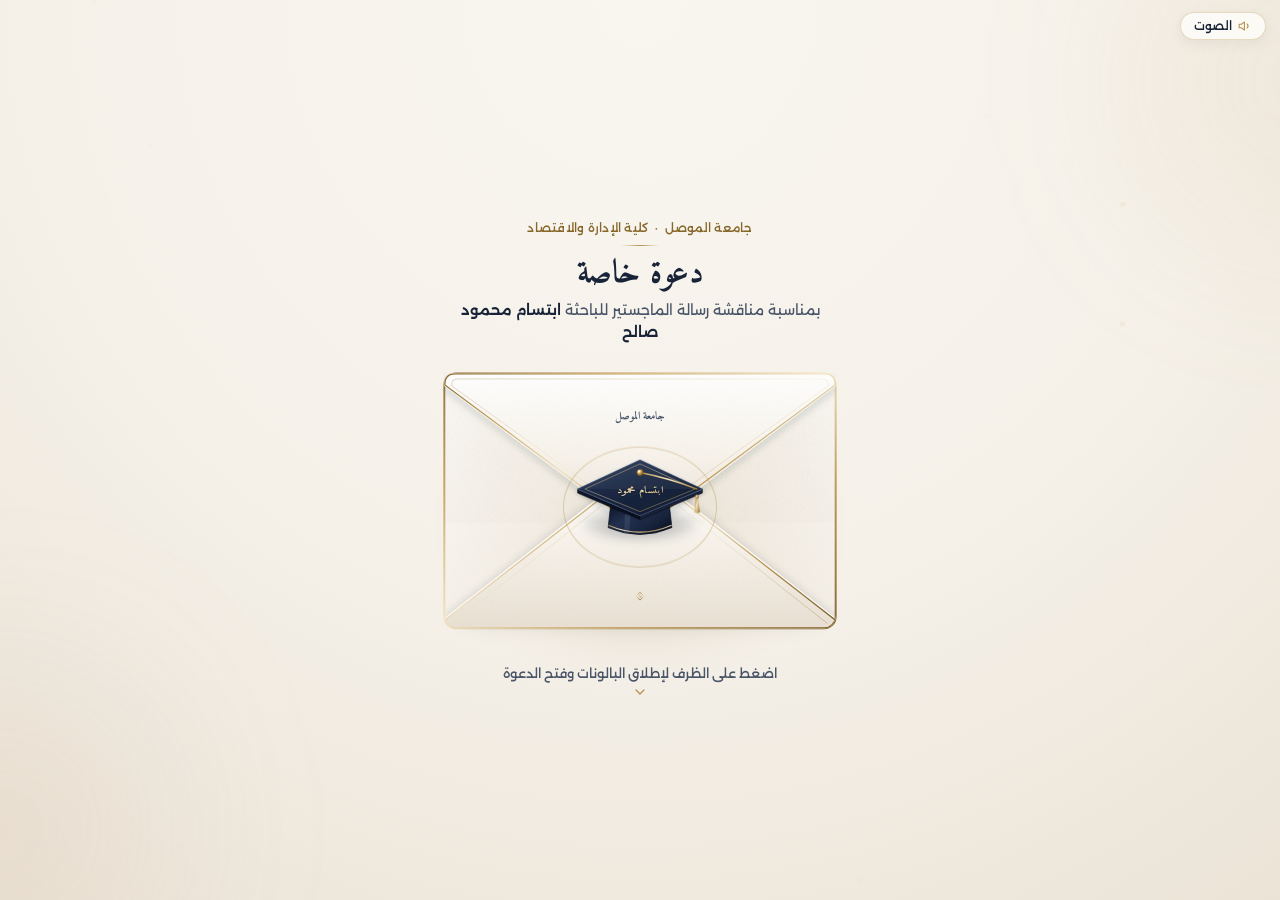
==== commit 7cccdac3: "Merge 3D graduation cap & balloons, native iOS/Android map launchers, Business Admin details, and Su" ====
--- a/index.html
+++ b/index.html
@@ -5,9 +5,9 @@
   <meta name="viewport" content="width=device-width, initial-scale=1.0, maximum-scale=1.0, user-scalable=no, viewport-fit=cover">
   <title>دعوة مأدبة غداء | الباحثة ابتسام محمود صالح - جامعة الموصل</title>
 
-  <meta name="description" content="دعوة لحضور مأدبة الغداء بمناسبة مناقشة رسالة الماجستير للباحثة ابتسام محمود صالح في تخصص أمن المعلومات - كلية الإدارة والاقتصاد - جامعة الموصل">
+  <meta name="description" content="دعوة لحضور مأدبة الغداء بمناسبة مناقشة رسالة الماجستير للباحثة ابتسام محمود صالح (التخصص الدقيق: إدارة الأعمال) - كلية الإدارة والاقتصاد - جامعة الموصل، يوم الأحد ٢٩ / ١١ / ٢٠٢٦ الساعة ١:٠٠ مساءً في مطعم سراي الموصل">
   <meta property="og:title" content="دعوة خاصة | الباحثة ابتسام محمود صالح - جامعة الموصل">
-  <meta property="og:description" content="يسرّنا دعوتكم لمشاركتنا فرحة مناقشة رسالة الماجستير وتناول وجبة الغداء يوم الأحد 29 / 11 / 2026">
+  <meta property="og:description" content="يسرّنا دعوتكم لمشاركتنا فرحة مناقشة رسالة الماجستير وتناول وجبة الغداء يوم الأحد ٢٩ / ١١ / ٢٠٢٦ الساعة ١:٠٠ مساءً في مطعم سراي — الموصل">
   <meta property="og:type" content="website">
   <meta property="og:image" content="https://ams515.github.io/masters-defense-invitation/og-preview.png">
   <meta property="og:image:width" content="1200">
@@ -24,7 +24,7 @@
 <body class="is-locked">
 
   <!-- ==================================================================== -->
-  <!-- SVG DEFINITIONS: COTTON PAPER GRAIN, GOLD FOIL, LINING & WAX SEAL    -->
+  <!-- SVG DEFINITIONS: COTTON PAPER GRAIN, GOLD FOIL, LINING & 3D CAP      -->
   <!-- ==================================================================== -->
   <svg class="svg-defs" aria-hidden="true">
     <defs>
@@ -82,45 +82,41 @@
         <circle cx="19" cy="19" r="0.9" fill="#e8d4a6" fill-opacity="0.4"/>
       </pattern>
 
-      <!-- Sculpted Antique Gold-Bronze Wax Seal -->
-      <radialGradient id="seal-outer-grad" cx="32%" cy="28%" r="72%">
-        <stop offset="0%" stop-color="#ecd49e" />
-        <stop offset="28%" stop-color="#c39d56" />
-        <stop offset="68%" stop-color="#8d6b2e" />
-        <stop offset="100%" stop-color="#5a4116" />
+      <!-- Graduation Cap 3D Materials -->
+      <linearGradient id="cap-crown-grad" x1="0%" y1="15%" x2="100%" y2="85%">
+        <stop offset="0%" stop-color="#0f172a" />
+        <stop offset="35%" stop-color="#223150" />
+        <stop offset="68%" stop-color="#19253f" />
+        <stop offset="100%" stop-color="#0b111f" />
+      </linearGradient>
+
+      <linearGradient id="cap-board-top" x1="15%" y1="0%" x2="85%" y2="100%">
+        <stop offset="0%" stop-color="#28395b" />
+        <stop offset="45%" stop-color="#1b2842" />
+        <stop offset="100%" stop-color="#111a2e" />
+      </linearGradient>
+
+      <linearGradient id="cap-edge-left" x1="0%" y1="0%" x2="100%" y2="100%">
+        <stop offset="0%" stop-color="#141e33" />
+        <stop offset="100%" stop-color="#0b1220" />
+      </linearGradient>
+
+      <linearGradient id="cap-edge-right" x1="0%" y1="0%" x2="100%" y2="100%">
+        <stop offset="0%" stop-color="#2a3a59" />
+        <stop offset="100%" stop-color="#162138" />
+      </linearGradient>
+
+      <linearGradient id="cap-gold-foil" x1="0%" y1="0%" x2="100%" y2="100%">
+        <stop offset="0%" stop-color="#b58d44" />
+        <stop offset="45%" stop-color="#f4e4bf" />
+        <stop offset="100%" stop-color="#9e7731" />
+      </linearGradient>
+
+      <radialGradient id="cap-stud-grad" cx="35%" cy="30%" r="70%">
+        <stop offset="0%" stop-color="#fff4d4" />
+        <stop offset="45%" stop-color="#cfa65a" />
+        <stop offset="100%" stop-color="#7c5b21" />
       </radialGradient>
-
-      <radialGradient id="seal-inner-grad" cx="62%" cy="65%" r="65%">
-        <stop offset="0%" stop-color="#b48d48" />
-        <stop offset="65%" stop-color="#7f5e24" />
-        <stop offset="100%" stop-color="#523b13" />
-      </radialGradient>
-
-      <clipPath id="seal-clip-left">
-        <polygon points="0,0 60,0 56,34 63,56 54,78 61,98 58,120 0,120" />
-      </clipPath>
-      <clipPath id="seal-clip-right">
-        <polygon points="60,0 120,0 120,120 58,120 61,98 54,78 63,56 56,34" />
-      </clipPath>
-
-      <!-- Reusable Academic Seal Artwork -->
-      <g id="academic-seal-artwork">
-        <!-- Organic Sculpted Outer Wax Rim -->
-        <path d="M 60,5 C 73,4 82,10 92,16 C 102,22 112,32 114,44 C 116,57 113,69 108,80 C 103,91 96,102 85,108 C 74,114 60,116 48,113 C 36,110 23,104 15,94 C 7,84 5,70 6,57 C 7,44 11,30 20,20 C 29,10 47,6 60,5 Z"
-              fill="url(#seal-outer-grad)" stroke="#4f3811" stroke-width="1"/>
-        <!-- Rim Specular Highlight -->
-        <path d="M 22,30 C 31,15 50,9 66,10 C 80,11 94,18 102,30" fill="none" stroke="#fff6df" stroke-width="1.2" stroke-linecap="round" opacity="0.55"/>
-        <!-- Inner Embossed Well -->
-        <circle cx="60" cy="60" r="39" fill="url(#seal-inner-grad)" stroke="#f6e7c5" stroke-width="1.4"/>
-        <circle cx="60" cy="60" r="34" fill="none" stroke="#f6e7c5" stroke-width="0.8" stroke-dasharray="2 2.2" opacity="0.75"/>
-        <!-- Graduation Cap Icon inside Seal -->
-        <path d="M60 32 L45 39.5 L60 47 L75 39.5 Z" fill="#fffaf0"/>
-        <path d="M51 43.5 V50 C51 52.6 55 54.6 60 54.6 C65 54.6 69 52.6 69 50 V43.5 L60 48.2 Z" fill="#f5e7c6"/>
-        <line x1="73" y1="40.5" x2="73" y2="49" stroke="#fffaf0" stroke-width="1.2" stroke-linecap="round"/>
-        <!-- Name inside Seal -->
-        <text x="60" y="71.5" text-anchor="middle" fill="#ffffff" font-family="'Amiri', 'Alexandria', serif" font-size="16.5" font-weight="700">ابتسام</text>
-        <text x="60" y="85.5" text-anchor="middle" fill="#f5e7c6" font-family="'Alexandria', sans-serif" font-size="8.4" font-weight="600" opacity="0.95">ماجستير ٢٠٢٦</text>
-      </g>
 
       <!-- Architectural Academic Arch Watermark -->
       <g id="mosul-arch-crest">
@@ -135,8 +131,8 @@
       <filter id="flap-drop-shadow" x="0%" y="0%" width="100%" height="130%">
         <feDropShadow dx="0" dy="5" stdDeviation="4.5" flood-color="#182338" flood-opacity="0.14"/>
       </filter>
-      <filter id="seal-cast-shadow" x="-25%" y="-25%" width="150%" height="150%">
-        <feDropShadow dx="0" dy="6" stdDeviation="5" flood-color="#182338" flood-opacity="0.28"/>
+      <filter id="board-under-shadow" x="-20%" y="-20%" width="140%" height="150%">
+        <feDropShadow dx="0" dy="4" stdDeviation="3.5" flood-color="#070c17" flood-opacity="0.45"/>
       </filter>
     </defs>
   </svg>
@@ -145,6 +141,9 @@
   <canvas id="ambient-canvas"></canvas>
   <div class="bg-soft-aura aura-top" aria-hidden="true"></div>
   <div class="bg-soft-aura aura-bottom" aria-hidden="true"></div>
+
+  <!-- High-FPS Balloon Physics Layer (z-index > cap so balloons pass visibly in front) -->
+  <canvas id="balloon-canvas" aria-hidden="true"></canvas>
 
   <!-- Minimal Translucent Top Controls -->
   <nav class="top-controls" aria-label="أدوات الدعوة">
@@ -172,7 +171,7 @@
 
 
   <!-- ================================================================ -->
-  <!-- SCREEN 1: TACTILE 3D ENVELOPE STAGE                              -->
+  <!-- SCREEN 1: TACTILE 3D ENVELOPE + GRADUATION CAP STAGE             -->
   <!-- ================================================================ -->
   <section id="envelope-sanctuary" class="envelope-sanctuary">
 
@@ -184,7 +183,7 @@
     </header>
 
     <div class="envelope-stage-center" id="envelope-tilt-zone">
-      <div class="envelope-assembly" id="envelope-assembly" role="button" tabindex="0" aria-label="اضغط لفتح الدعوة">
+      <div class="envelope-assembly" id="envelope-assembly" role="button" tabindex="0" aria-label="اضغط لإطلاق البالونات وفتح الدعوة">
 
         <div class="envelope-shadow-base" id="envelope-aura"></div>
 
@@ -197,7 +196,6 @@
         </div>
 
         <!-- LAYER 2: THE MANUSCRIPT TOP COVER INSIDE THE POCKET -->
-        <!-- Matches Screen 2's top cover verbatim for a seamless continuous morph -->
         <div class="env-layer-letter" id="env-letter">
           <div class="letter-paper">
             <div class="paper-grain-overlay" aria-hidden="true"></div>
@@ -216,41 +214,35 @@
               <div class="letter-divider"></div>
               <div class="letter-kicker">دعوة حضور مأدبة غداء</div>
               <div class="letter-honoree">الباحثة ابتسام محمود صالح</div>
-              <div class="letter-degree">ماجستير إدارة الأعمال &nbsp;·&nbsp; أمن المعلومات</div>
-            </div>
-          </div>
-        </div>
-
-        <!-- LAYER 3: ENVELOPE FRONT POCKET (Multi-ply card thickness & cast shadow) -->
+              <div class="letter-degree">ماجستير إدارة الأعمال &nbsp;·&nbsp; جامعة الموصل</div>
+            </div>
+          </div>
+        </div>
+
+        <!-- LAYER 3: ENVELOPE FRONT POCKET -->
         <div class="env-layer-pocket" id="env-pocket">
           <svg viewBox="0 0 460 300" class="env-svg-full" preserveAspectRatio="none">
-            <!-- Left Fold + Crisp Bevel Highlight -->
             <path d="M 0,10 L 218,158 L 0,292 Z" fill="url(#env-paper-left)" filter="url(#fold-shadow)"/>
             <path d="M 1,11 L 216,158 L 1,291" fill="none" stroke="rgba(255,255,255,0.75)" stroke-width="1.2"/>
             <path d="M 0,12 L 214,158 L 0,290" fill="none" stroke="url(#academic-gold)" stroke-width="1" stroke-opacity="0.7"/>
 
-            <!-- Right Fold + Crisp Bevel Highlight -->
             <path d="M 460,10 L 242,158 L 460,292 Z" fill="url(#env-paper-right)" filter="url(#fold-shadow)"/>
             <path d="M 459,11 L 244,158 L 459,291" fill="none" stroke="rgba(255,255,255,0.75)" stroke-width="1.2"/>
             <path d="M 460,12 L 246,158 L 460,290" fill="none" stroke="url(#academic-gold)" stroke-width="1" stroke-opacity="0.7"/>
 
-            <!-- Bottom Pocket Fold + Inner Double Lining Border -->
             <path d="M 0,300 L 0,288 L 194,136 Q 230,110 266,136 L 460,288 L 460,300 Z" fill="url(#env-paper-bottom)" filter="url(#fold-shadow)"/>
             <path d="M 1,288 L 195,137 Q 230,111 265,137 L 459,288" fill="none" stroke="rgba(255,255,255,0.9)" stroke-width="1.6"/>
             <path d="M 2,289 L 196,138 Q 230,113 264,138 L 458,289" fill="none" stroke="url(#academic-gold)" stroke-width="1.5"/>
             <path d="M 10,294 L 200,144 Q 230,121 260,144 L 450,294" fill="none" stroke="url(#academic-gold)" stroke-width="0.65" stroke-opacity="0.5"/>
 
-            <!-- Tactile Cotton Paper Overlay inside SVG Pocket -->
             <rect x="0" y="0" width="460" height="300" rx="14" filter="url(#cotton-grain)" opacity="0.9" pointer-events="none"/>
 
-            <!-- Subtle Engraved Bottom Geometric Mark -->
             <g transform="translate(230, 262)" opacity="0.8">
               <path d="M -38,0 L -10,0 M 10,0 L 38,0" stroke="url(#academic-gold)" stroke-width="0.9"/>
               <rect x="-3.2" y="-3.2" width="6.4" height="6.4" transform="rotate(45)" fill="none" stroke="url(#academic-gold)" stroke-width="1.1"/>
               <circle cx="0" cy="0" r="1.4" fill="url(#academic-gold)"/>
             </g>
 
-            <!-- Metallic Foil Specular Glint Layer -->
             <rect x="0.8" y="0.8" width="458.4" height="298.4" rx="13" fill="none" stroke="url(#academic-gold)" stroke-width="1.4"/>
           </svg>
           <div class="env-foil-sheen" aria-hidden="true"></div>
@@ -260,7 +252,6 @@
         <div class="env-layer-top-flap" id="env-top-flap-wrap">
           <div class="top-flap-3d" id="env-top-flap">
 
-            <!-- Front Exterior Face -->
             <div class="flap-face flap-face-front">
               <svg viewBox="0 0 460 185" class="env-svg-flap" preserveAspectRatio="none">
                 <path d="M 0,13 Q 0,0 13,0 L 447,0 Q 460,0 460,13 L 460,15 L 262,164 Q 230,186 198,164 L 0,15 Z" fill="url(#env-paper-top)" filter="url(#flap-drop-shadow)"/>
@@ -272,7 +263,6 @@
               </svg>
             </div>
 
-            <!-- Back Interior Face (Reveals Indigo-Gold Pattern when folded upward) -->
             <div class="flap-face flap-face-back">
               <svg viewBox="0 0 460 185" class="env-svg-flap" preserveAspectRatio="none">
                 <path d="M 0,172 Q 0,185 13,185 L 447,185 Q 460,185 460,172 L 460,170 L 262,21 Q 230,-1 198,21 L 0,170 Z" fill="url(#env-paper-back)" stroke="url(#academic-gold)" stroke-width="1.4"/>
@@ -283,45 +273,55 @@
           </div>
         </div>
 
-        <!-- LAYER 5: SCULPTED ACADEMIC WAX-GOLD SEAL -->
-        <div class="wax-seal-stage" id="wax-seal-stage">
-          <div class="wax-aura-ring" id="wax-aura-ring"></div>
-
-          <!-- Seamless Intact Seal (Shown while envelope is sealed) -->
-          <div class="wax-whole-idle" id="wax-whole-idle">
-            <svg viewBox="0 0 120 120" class="wax-svg" filter="url(#seal-cast-shadow)">
-              <use href="#academic-seal-artwork"/>
-            </svg>
-          </div>
-
-          <div class="wax-half wax-half-left is-hidden-split" id="wax-half-left">
-            <svg viewBox="0 0 120 120" class="wax-svg" filter="url(#seal-cast-shadow)">
-              <g clip-path="url(#seal-clip-left)">
-                <use href="#academic-seal-artwork"/>
+        <!-- Ground Shadow Cast Directly on the Envelope Under the Cap -->
+        <div class="cap-ground-shadow" id="cap-ground-shadow" aria-hidden="true"></div>
+
+        <!-- LAYER 5: SCULPTED 3D GRADUATION CAP SEAL -->
+        <div class="cap-seal-stage" id="cap-seal-stage">
+          <div class="cap-halo-ring" id="cap-halo-ring"></div>
+
+          <div class="grad-cap-actor" id="grad-cap-actor">
+            <svg viewBox="0 0 220 170" class="grad-cap-svg" aria-hidden="true">
+              <path d="M 66,80 L 62,116 Q 110,137 158,116 L 154,80 Z" fill="url(#cap-crown-grad)" stroke="#0c1322" stroke-width="1.1"/>
+              <path d="M 62.5,112.5 Q 110,133.5 157.5,112.5" fill="none" stroke="url(#cap-gold-foil)" stroke-width="2" opacity="0.88"/>
+              <path d="M 92,86 L 90,122" stroke="rgba(255,255,255,0.08)" stroke-width="8" stroke-linecap="round"/>
+
+              <polygon points="16,58 110,98 110,104 16,64" fill="url(#cap-edge-left)" stroke="#090e1a" stroke-width="0.8"/>
+              <polygon points="204,58 110,98 110,104 204,64" fill="url(#cap-edge-right)" stroke="#090e1a" stroke-width="0.8"/>
+              <polyline points="17,58.5 110,98 203,58.5" fill="none" stroke="url(#cap-gold-foil)" stroke-width="1.4" opacity="0.85"/>
+
+              <polygon points="110,14 204,58 110,98 16,58" fill="url(#cap-board-top)" stroke="#384d76" stroke-width="1" filter="url(#board-under-shadow)"/>
+              <polygon points="110,15 202,58 110,58 18,58" fill="rgba(255,255,255,0.045)"/>
+              <polygon points="110,20 193,58 110,92 27,58" fill="none" stroke="url(#cap-gold-foil)" stroke-width="0.9" opacity="0.72"/>
+
+              <path d="M 110,33 Q 152,41 196,58" fill="none" stroke="url(#cap-gold-foil)" stroke-width="2" stroke-linecap="round"/>
+              <circle cx="110" cy="33" r="4.8" fill="url(#cap-stud-grad)" stroke="#6d501c" stroke-width="0.9"/>
+              <circle cx="108.6" cy="31.6" r="1.5" fill="#fffaf0" opacity="0.88"/>
+
+              <g transform="translate(110, 64) scale(1, 0.8)">
+                <text x="0" y="0" text-anchor="middle" fill="#0d1424" opacity="0.6" font-family="'Amiri', 'Alexandria', serif" font-size="18.5" font-weight="700" dy="1.4">ابتسام محمود</text>
+                <text x="0" y="0" text-anchor="middle" fill="url(#cap-gold-foil)" font-family="'Amiri', 'Alexandria', serif" font-size="18.5" font-weight="700">ابتسام محمود</text>
               </g>
             </svg>
-          </div>
-
-          <div class="wax-half wax-half-right is-hidden-split" id="wax-half-right">
-            <svg viewBox="0 0 120 120" class="wax-svg" filter="url(#seal-cast-shadow)">
-              <g clip-path="url(#seal-clip-right)">
-                <use href="#academic-seal-artwork"/>
-              </g>
-            </svg>
-          </div>
-
-          <svg viewBox="0 0 120 120" class="wax-crack-svg">
-            <path id="wax-crack-path" d="M 60,6 L 56,34 L 63,56 L 54,78 L 61,98 L 58,114" fill="none" stroke="#fff9eb" stroke-width="2.4" stroke-linecap="round"/>
-          </svg>
+
+            <div class="cap-tassel-pendulum" id="cap-tassel-pendulum">
+              <svg viewBox="0 0 26 54" class="tassel-svg">
+                <line x1="13" y1="0" x2="13" y2="18" stroke="url(#cap-gold-foil)" stroke-width="2.2" stroke-linecap="round"/>
+                <circle cx="13" cy="18" r="3.4" fill="url(#cap-stud-grad)"/>
+                <path d="M 10.5,21 L 7,47 Q 13,50 19,47 L 15.5,21 Z" fill="url(#cap-gold-foil)"/>
+                <line x1="11.5" y1="22" x2="9.5" y2="47" stroke="#856122" stroke-width="0.7" opacity="0.6"/>
+                <line x1="14.5" y1="22" x2="16.5" y2="47" stroke="#856122" stroke-width="0.7" opacity="0.6"/>
+              </svg>
+            </div>
+          </div>
         </div>
 
       </div>
     </div>
 
-    <!-- Clean Editorial Touch Cue (No pill/dot clutter) -->
     <div class="sanctuary-prompt" id="sanctuary-prompt">
       <button type="button" class="sanctuary-cue-btn" id="open-trigger-btn">
-        <span>تفضّل بلمس الختم لفتح الدعوة</span>
+        <span>اضغط على الظرف لإطلاق البالونات وفتح الدعوة</span>
         <svg class="cue-arrow" width="16" height="16" viewBox="0 0 24 24" fill="none" stroke="currentColor" stroke-width="1.8" stroke-linecap="round" stroke-linejoin="round">
           <polyline points="6 9 12 15 18 9"/>
         </svg>
@@ -410,14 +410,18 @@
             <span class="researcher-label">للباحثة</span>
             <h2 class="researcher-name">ابتسام محمود صالح</h2>
             <p class="researcher-field">
-              ماجستير في إدارة الأعمال &nbsp;—&nbsp; تخصص أمن المعلومات
+              ماجستير في إدارة الأعمال &nbsp;—&nbsp; التخصص الدقيق: إدارة الأعمال
             </p>
+            <div class="thesis-title-block">
+              <span class="thesis-kicker">بعنوان</span>
+              <p class="thesis-title">«بناء واختبار أنموذج للعوامل المعززة للوعي الأمني المعلوماتي»</p>
+            </div>
           </div>
 
           <div class="lunch-invitation-prose">
             <span class="prose-kicker">دعوة مأدبة الغداء</span>
             <p class="lunch-text">
-              وبهذه المناسبة السعيدة، وبعد إتمام المناقشة واستلام التقدير، يسرّنا دعوتكم لتناول <strong>وجبة الغداء</strong> معنا بحضور السادة أعضاء لجنة المناقشة والأساتذة والزملاء والأصدقاء.
+              وبهذه المناسبة السعيدة، وبعد إتمام المناقشة واستلام التقدير، يسرّنا دعوتكم لتناول <strong>وجبة الغداء</strong> معنا بحضور الأساتذة والزملاء والأحبة والأصدقاء.
             </p>
             <p class="lunch-welcome">حضوركم يسعدنا وتكتمل به فرحتنا</p>
           </div>
@@ -435,7 +439,7 @@
         </div>
 
         <!-- ======================================================== -->
-        <!-- 3. EVENT DETAILS EDITORIAL LEDGER (Direct on Cotton Paper)-->
+        <!-- 3. EVENT DETAILS EDITORIAL LEDGER                        -->
         <!-- ======================================================== -->
         <section class="inv-details-section scroll-reveal">
           <h3 class="editorial-sec-title">تفاصيل الموعد والمكان</h3>
@@ -466,8 +470,8 @@
                 <span>الوقت</span>
               </dt>
               <dd class="ledger-value">
-                <strong>بعد انتهاء المناقشة</strong>
-                <span class="ledger-note ledger-pending">سيُحدَّد التوقيت الدقيق قريباً</span>
+                <strong>الساعة ١:٠٠ مساءً</strong>
+                <span class="ledger-note">ظهراً — بعد إتمام المناقشة</span>
               </dd>
             </div>
 
@@ -480,8 +484,8 @@
                 <span>المكان</span>
               </dt>
               <dd class="ledger-value">
-                <strong>مدينة الموصل</strong>
-                <span class="ledger-note">سيُضاف اسم المطعم وموقعه على الخريطة</span>
+                <strong>مطعم سراي — الموصل</strong>
+                <span class="ledger-note">حي المثنى، محافظة نينوى</span>
               </dd>
             </div>
           </dl>
@@ -493,7 +497,7 @@
         <!-- ======================================================== -->
         <section class="inv-countdown-section scroll-reveal">
           <div class="countdown-ribbon">
-            <span class="countdown-heading">العد التنازلي ليوم المناقشة والغداء</span>
+            <span class="countdown-heading">العد التنازلي ليوم المناقشة ومأدبة الغداء</span>
 
             <div class="odometer-row" dir="ltr">
               <div class="odometer-unit">
@@ -527,26 +531,41 @@
 
 
         <!-- ======================================================== -->
-        <!-- 5. COMMITTEE TRIBUTE & MAP LINK (ON THE MANUSCRIPT)      -->
-        <!-- ======================================================== -->
-        <section class="inv-committee-section scroll-reveal">
-          <h3 class="editorial-sec-title">لجنة المناقشة والإشراف</h3>
-          <p class="committee-prose">
-            نتقدم بخالص الشكر والتقدير إلى السادة رئيس وأعضاء لجنة المناقشة والأستاذ المشرف لجهودهم العلمية القيمة، وسيتم إدراج أسمائهم الكريمة قريباً.
-          </p>
-        </section>
-
-        <section class="inv-map-section scroll-reveal">
+        <!-- 5. NATIVE MAPS APP LAUNCHERS (iOS APPLE MAPS & ANDROID)  -->
+        <!-- ======================================================== -->
+        <section class="inv-map-section scroll-reveal" id="location-section">
           <div class="location-editorial">
-            <span class="location-kicker">موقع الدعوة &nbsp;·&nbsp; الموصل</span>
-            <p class="location-desc">سيتم تفعيل الإحداثيات المباشرة للمطعم على الخريطة فور تثبيت الحجز.</p>
-            <a href="https://maps.google.com/?q=University+of+Mosul,Mosul,Iraq" target="_blank" rel="noopener noreferrer" class="btn-action btn-gold-outline">
-              <svg width="16" height="16" viewBox="0 0 24 24" fill="none" stroke="currentColor" stroke-width="1.8">
-                <path d="M21 10c0 7-9 13-9 13s-9-6-9-13a9 9 0 0 1 18 0z"/>
-                <circle cx="12" cy="10" r="3"/>
-              </svg>
-              <span>فتح الموقع على خرائط Google</span>
-            </a>
+            <span class="location-kicker">موقع مأدبة الغداء &nbsp;·&nbsp; مطعم سراي، الموصل</span>
+            <p class="location-desc">اضغط على تطبيق الخرائط الخاص بهاتفك للانتقال مباشرة إلى التطبيق وخارج المتصفح:</p>
+
+            <div class="map-apps-grid">
+              <a href="maps://?ll=36.371263,43.169477&sll=36.371263,43.169477&q=%D9%85%D8%B7%D8%B9%D9%85%20%D8%B3%D8%B1%D8%A7%D9%8A%20%D8%A7%D9%84%D9%85%D9%88%D8%B5%D9%84"
+                 id="btn-apple-maps"
+                 class="btn-action btn-gold-outline btn-map-app">
+                <svg class="map-app-icon" width="18" height="18" viewBox="0 0 24 24" fill="currentColor" aria-hidden="true">
+                  <path d="M18.71 19.5c-.83 1.24-1.71 2.45-3.05 2.47-1.34.03-1.77-.79-3.29-.79-1.53 0-2 .77-3.27.82-1.31.05-2.3-1.32-3.14-2.53C4.25 17 2.94 12.45 4.7 9.39c.87-1.52 2.43-2.48 4.12-2.51 1.28-.02 2.5.87 3.29.87.78 0 2.26-1.07 3.81-.91.65.03 2.47.26 3.64 1.98-.09.06-2.17 1.28-2.15 3.81.03 3.02 2.65 4.03 2.68 4.04-.03.07-.42 1.44-1.38 2.83M15.96 6.33c.67-.81 1.12-1.94.99-3.08-.96.04-2.12.64-2.81 1.45-.61.71-1.15 1.86-1.01 2.97 1.07.08 2.16-.54 2.83-1.34"/>
+                </svg>
+                <span class="map-app-label">
+                  <strong>خرائط آيفون</strong>
+                  <small>لأجهزة iPhone</small>
+                </span>
+              </a>
+
+              <a href="geo:36.371263,43.169477?q=36.371263,43.169477(%D9%85%D8%B7%D8%B9%D9%85%20%D8%B3%D8%B1%D8%A7%D9%8A%20%D8%A7%D9%84%D9%85%D9%88%D8%B5%D9%84)"
+                 id="btn-google-maps"
+                 class="btn-action btn-gold-outline btn-map-app">
+                <svg class="map-app-icon" width="18" height="18" viewBox="0 0 24 24" fill="none" stroke="currentColor" stroke-width="1.9" aria-hidden="true">
+                  <path d="M21 10c0 7-9 13-9 13s-9-6-9-13a9 9 0 0 1 18 0z"/>
+                  <circle cx="12" cy="10" r="3"/>
+                </svg>
+                <span class="map-app-label">
+                  <strong>خرائط Google</strong>
+                  <small>لأجهزة أندرويد</small>
+                </span>
+              </a>
+            </div>
+
+            <p id="map-device-note" class="map-device-note hidden" role="status"></p>
           </div>
         </section>
 
@@ -566,141 +585,52 @@
 
 
         <!-- ======================================================== -->
-        <!-- 6. GUESTBOOK RSVP & INTERACTIVE CONFIRMATION PASS        -->
-        <!-- ======================================================== -->
-        <section class="inv-rsvp-section scroll-reveal" id="rsvp-section">
+        <!-- 6. PUBLIC GUESTBOOK FORM (NO RSVP / NO TELEGRAM)         -->
+        <!-- ======================================================== -->
+        <section class="inv-rsvp-section scroll-reveal" id="wishes-form-section">
           <div class="sec-head-clean">
-            <h3 class="editorial-sec-title">تأكيد الحضور وكلمة التهنئة</h3>
-            <p class="sec-subnote">يسعدنا تسجيل ردّكم ومشاركة تهنئتكم في سجل الدعوة</p>
-          </div>
-
-          <form id="rsvp-form" class="stationery-form">
+            <h3 class="editorial-sec-title">اترك تهنئة للباحثة</h3>
+            <p class="sec-subnote">تُحفظ كلماتكم وتظهر مباشرة في سجل التهاني للجميع</p>
+          </div>
+
+          <form id="wish-form" class="stationery-form">
 
             <div class="st-field">
               <label for="guest-name">الاسم الكريم</label>
               <div class="st-input-wrap">
-                <input type="text" id="guest-name" required placeholder="اكتب اسمك الكريم..." class="st-input">
+                <input type="text" id="guest-name" required maxlength="80" placeholder="اكتب اسمك الكريم..." class="st-input">
                 <span class="st-focus-bar"></span>
               </div>
             </div>
 
             <div class="st-field">
-              <label>حالة الحضور</label>
-              <div class="radio-cards">
-
-                <label class="radio-card">
-                  <input type="radio" name="attendance" value="attending" checked>
-                  <div class="radio-card-inner">
-                    <span class="radio-dot"></span>
-                    <div class="radio-txt">
-                      <strong>سأحضر بإذن الله</strong>
-                      <span>يسعدني مشاركتكم الدعوة</span>
-                    </div>
-                  </div>
-                </label>
-
-                <label class="radio-card">
-                  <input type="radio" name="attendance" value="declined">
-                  <div class="radio-card-inner">
-                    <span class="radio-dot"></span>
-                    <div class="radio-txt">
-                      <strong>أعتذر عن الحضور</strong>
-                      <span>مع أطيب التمنيات بالتوفيق</span>
-                    </div>
-                  </div>
-                </label>
-
-              </div>
-            </div>
-
-            <div class="st-field" id="companions-field-wrap">
-              <label for="guest-count">عدد الحاضرين</label>
+              <label for="guest-wishes">كلمة التهنئة</label>
               <div class="st-input-wrap">
-                <select id="guest-count" class="st-input">
-                  <option value="شخص واحد">شخص واحد (١)</option>
-                  <option value="شخصان">شخصان (٢)</option>
-                  <option value="٣ أشخاص">٣ أشخاص</option>
-                  <option value="٤ أشخاص">٤ أشخاص</option>
-                  <option value="أكثر من ٤">أكثر من ٤ أشخاص</option>
-                </select>
+                <textarea id="guest-wishes" rows="3" required maxlength="600" placeholder="اكتب تهنئتك ودعواتك للباحثة ابتسام..." class="st-input st-textarea"></textarea>
                 <span class="st-focus-bar"></span>
               </div>
             </div>
 
-            <div class="st-field">
-              <label for="guest-wishes">كلمة تهنئة للباحثة (ستظهر في سجل التهاني)</label>
-              <div class="st-input-wrap">
-                <textarea id="guest-wishes" rows="2" placeholder="اكتب تهنئتك للباحثة ابتسام..." class="st-input st-textarea"></textarea>
-                <span class="st-focus-bar"></span>
-              </div>
-            </div>
-
             <div class="form-buttons">
-              <button type="submit" class="btn-action btn-primary">
-                <span>تسجيل التأكيد والتهنئة</span>
+              <button type="submit" id="wish-submit-btn" class="btn-action btn-primary">
+                <span>إرسال التهنئة</span>
               </button>
-
-              <button type="button" id="whatsapp-direct-btn" class="btn-action btn-whatsapp">
-                <span>إرسال الرد عبر واتساب</span>
-              </button>
-            </div>
+            </div>
+
+            <p id="wish-feedback" class="wish-feedback hidden" role="status"></p>
 
           </form>
-
-          <!-- Interactive 3D Tilt-Responsive Keepsake Guest Pass -->
-          <div id="vip-pass-container" class="keepsake-pass-wrap hidden">
-            <div class="keepsake-pass" id="keepsake-pass-card">
-              <div class="keepsake-foil-glint" aria-hidden="true"></div>
-              <div class="keepsake-check">✓</div>
-              <h4>شكراً لك، تم تسجيل ردك في البطاقة</h4>
-              <div class="keepsake-rows">
-                <div class="k-row">
-                  <span>الضيف الكريم</span>
-                  <strong id="vip-guest-name">—</strong>
-                </div>
-                <div class="k-row">
-                  <span>الحالة</span>
-                  <strong id="vip-guest-status">—</strong>
-                </div>
-                <div class="k-row">
-                  <span>الموعد</span>
-                  <strong>الأحد ٢٩ / ١١ / ٢٠٢٦</strong>
-                </div>
-              </div>
-              <button type="button" id="edit-rsvp-btn" class="btn-text-link">تعديل البيانات</button>
-            </div>
-          </div>
         </section>
 
 
         <!-- ======================================================== -->
-        <!-- 7. LIVE PUBLIC CONGRATULATIONS STREAM                    -->
+        <!-- 7. LIVE PUBLIC CONGRATULATIONS STREAM (SUPABASE)         -->
         <!-- ======================================================== -->
         <section class="inv-wishes-section scroll-reveal">
           <h3 class="editorial-sec-title">سجل التهاني</h3>
 
           <div class="wishes-stream" id="blessings-grid">
-
-            <blockquote class="wish-entry">
-              <p class="wish-body">
-                ألف مبارك للباحثة ابتسام محمود صالح إتمام رسالة الماجستير في تخصص أمن المعلومات، نسأل الله لكِ دوام التوفيق والنجاح العلمي.
-              </p>
-              <footer class="wish-footer">
-                <span class="wish-author">الأهل والأحبة</span>
-                <span class="wish-meta">جامعة الموصل</span>
-              </footer>
-            </blockquote>
-
-            <blockquote class="wish-entry">
-              <p class="wish-body">
-                مبارك مناقشة الماجستير في كلية الإدارة والاقتصاد، جهد علمي مبارك وعقبال الدكتوراة إن شاء الله.
-              </p>
-              <footer class="wish-footer">
-                <span class="wish-author">زملاء القسم</span>
-                <span class="wish-meta">إدارة الأعمال</span>
-              </footer>
-            </blockquote>
-
+            <p class="wishes-loading" id="wishes-status-note">جاري تحميل التهاني...</p>
           </div>
         </section>
 
--- a/style.css
+++ b/style.css
@@ -106,6 +106,16 @@
   opacity: 0.65;
 }
 
+/* Layer order: Envelope(25) < Floating Cap(42) < Balloons & Strings(45) */
+#balloon-canvas {
+  position: fixed;
+  inset: 0;
+  width: 100%;
+  height: 100%;
+  pointer-events: none;
+  z-index: 45;
+}
+
 .bg-soft-aura {
   position: fixed;
   border-radius: 50%;
@@ -475,72 +485,98 @@
   overflow: visible;
 }
 
-/* Layer 5: Sculpted Wax-Gold Seal */
-.wax-seal-stage {
-  position: absolute;
-  top: 54%;
+/* Layer 5: Sculpted 3D Graduation Cap Seal & Cast Shadow */
+.cap-ground-shadow {
+  position: absolute;
+  top: 59.5%;
   left: 50%;
-  width: clamp(74px, 21vw, 90px);
-  height: clamp(74px, 21vw, 90px);
+  width: clamp(92px, 26vw, 114px);
+  height: clamp(28px, 7.5vw, 34px);
+  transform: translate(-50%, -50%);
+  border-radius: 50%;
+  background: radial-gradient(ellipse at center, rgba(16, 24, 42, 0.36) 0%, rgba(16, 24, 42, 0.14) 55%, transparent 78%);
+  filter: blur(5px);
+  z-index: 4;
+  pointer-events: none;
+  will-change: transform, opacity, filter;
+}
+
+.cap-seal-stage {
+  position: absolute;
+  top: 52.5%;
+  left: 50%;
+  width: clamp(122px, 34vw, 146px);
+  aspect-ratio: 220 / 170;
   transform: translate(-50%, -50%);
   z-index: 5;
   pointer-events: none;
 }
 
-.wax-aura-ring {
-  position: absolute;
-  inset: -7px;
+.cap-halo-ring {
+  position: absolute;
+  inset: -4px;
   border-radius: 50%;
-  border: 1px solid rgba(181, 144, 75, 0.42);
-  animation: sealHalo 3.2s infinite ease-in-out;
-}
-
-@keyframes sealHalo {
+  border: 1px solid rgba(181, 144, 75, 0.36);
+  animation: capHaloPulse 3s infinite ease-in-out;
+  transition: opacity 0.25s ease;
+}
+
+.cap-halo-ring.is-gone {
+  animation: none;
+  opacity: 0;
+}
+
+@keyframes capHaloPulse {
   0%, 100% {
     transform: scale(0.95);
-    opacity: 0.25;
+    opacity: 0.22;
   }
   50% {
-    transform: scale(1.08);
-    opacity: 0.65;
+    transform: scale(1.06);
+    opacity: 0.58;
   }
 }
 
-.wax-whole-idle,
-.wax-half {
-  position: absolute;
-  inset: 0;
+.grad-cap-actor {
+  position: relative;
   width: 100%;
   height: 100%;
+  transform-origin: 50% 19.41%;
   will-change: transform, opacity;
-}
-
-.wax-whole-idle {
-  z-index: 2;
-}
-
-.wax-half.is-hidden-split {
-  opacity: 0;
-}
-
-.wax-svg,
-.wax-crack-svg {
+  direction: ltr;
+}
+
+.grad-cap-actor.is-flying {
+  position: fixed;
+  z-index: 42;
+  pointer-events: none;
+}
+
+.grad-cap-svg {
   width: 100%;
   height: 100%;
   display: block;
   overflow: visible;
 }
 
-.wax-crack-svg {
-  position: absolute;
-  inset: 0;
-  z-index: 6;
-}
-
-#wax-crack-path {
-  stroke-dasharray: 140;
-  stroke-dashoffset: 140;
-  opacity: 0;
+.cap-tassel-pendulum {
+  position: absolute;
+  left: 89.1%;
+  top: 34.1%;
+  width: 14px;
+  height: 30px;
+  margin-left: -7px;
+  margin-top: -2px;
+  transform-origin: 50% 2px;
+  pointer-events: none;
+  will-change: transform;
+}
+
+.tassel-svg {
+  width: 100%;
+  height: 100%;
+  display: block;
+  overflow: visible;
 }
 
 /* Understated Editorial Touch Prompt */
@@ -858,6 +894,30 @@
   font-size: 0.82rem;
   font-weight: 600;
   color: var(--ink-slate);
+}
+
+.thesis-title-block {
+  margin-top: 12px;
+  padding: 10px 14px;
+  border-radius: 12px;
+  background: rgba(255, 255, 255, 0.56);
+  border: 1px solid var(--rule-gold-faint);
+}
+
+.thesis-kicker {
+  display: block;
+  font-size: 0.7rem;
+  font-weight: 700;
+  color: var(--gold-dark);
+  margin-bottom: 2px;
+}
+
+.thesis-title {
+  font-family: var(--font-serif);
+  font-size: clamp(0.96rem, 3.6vw, 1.1rem);
+  font-weight: 700;
+  color: var(--ink-navy);
+  line-height: 1.55;
 }
 
 .lunch-invitation-prose {
@@ -1053,20 +1113,8 @@
 }
 
 /* ==========================================================================
-   9. COMMITTEE & LOCATION EDITORIAL SECTIONS
+   9. NATIVE MAP LAUNCHER & TEAR DIVIDER
    ========================================================================== */
-.inv-committee-section {
-  text-align: center;
-  margin-bottom: 24px;
-}
-
-.committee-prose {
-  font-size: 0.85rem;
-  color: var(--ink-secondary);
-  line-height: 1.85;
-  padding: 0 4px;
-}
-
 .inv-map-section {
   text-align: center;
   margin-bottom: 24px;
@@ -1089,6 +1137,79 @@
   font-size: 0.81rem;
   color: var(--ink-muted);
   margin-bottom: 4px;
+}
+
+.map-apps-grid {
+  width: 100%;
+  display: grid;
+  grid-template-columns: 1fr 1fr;
+  gap: 10px;
+}
+
+@media (max-width: 340px) {
+  .map-apps-grid {
+    grid-template-columns: 1fr;
+  }
+}
+
+.btn-map-app {
+  justify-content: flex-start;
+  padding: 10px 12px;
+  gap: 10px;
+  text-align: right;
+  min-height: 54px;
+}
+
+.map-app-icon {
+  flex-shrink: 0;
+  color: var(--gold-dark);
+}
+
+.map-app-label {
+  display: flex;
+  flex-direction: column;
+  line-height: 1.28;
+}
+
+.map-app-label strong {
+  font-size: 0.82rem;
+  font-weight: 700;
+  color: var(--ink-navy);
+}
+
+.map-app-label small {
+  font-size: 0.67rem;
+  font-weight: 500;
+  color: var(--ink-muted);
+}
+
+.btn-map-app.is-recommended-app {
+  background: var(--ink-navy);
+  border-color: var(--ink-navy);
+  box-shadow: 0 8px 18px -6px rgba(24, 35, 56, 0.3);
+}
+
+.btn-map-app.is-recommended-app:hover {
+  background: #0f172a;
+}
+
+.btn-map-app.is-recommended-app .map-app-icon,
+.btn-map-app.is-recommended-app .map-app-label strong {
+  color: #ffffff;
+}
+
+.btn-map-app.is-recommended-app .map-app-label small {
+  color: var(--gold-bright);
+}
+
+.map-device-note {
+  font-size: 0.75rem;
+  color: var(--gold-dark);
+  background: rgba(181, 144, 75, 0.08);
+  border: 1px solid var(--rule-gold-faint);
+  border-radius: 9px;
+  padding: 7px 12px;
+  margin-top: 4px;
 }
 
 /* Folded Seal Transition Divider */
@@ -1125,7 +1246,7 @@
 }
 
 /* ==========================================================================
-   10. STATIONERY RSVP FORM & TILT-RESPONSIVE KEEPSAKE PASS
+   10. STATIONERY PUBLIC WISHES FORM & FEEDBACK
    ========================================================================== */
 .inv-rsvp-section {
   margin-bottom: 28px;
@@ -1204,83 +1325,7 @@
 
 .st-textarea {
   resize: vertical;
-  min-height: 70px;
-}
-
-.radio-cards {
-  display: grid;
-  grid-template-columns: 1fr 1fr;
-  gap: 8px;
-}
-
-@media (max-width: 340px) {
-  .radio-cards {
-    grid-template-columns: 1fr;
-  }
-}
-
-.radio-card {
-  cursor: pointer;
-}
-
-.radio-card input {
-  position: absolute;
-  opacity: 0;
-  pointer-events: none;
-}
-
-.radio-card-inner {
-  display: flex;
-  align-items: flex-start;
-  gap: 8px;
-  padding: 11px 10px;
-  border-radius: 10px;
-  background: rgba(255, 255, 255, 0.58);
-  border: 1px solid rgba(24, 35, 56, 0.12);
-  transition: all 0.25s var(--ease-paper);
-}
-
-.radio-card input:checked + .radio-card-inner {
-  border-color: var(--gold-mid);
-  background: #ffffff;
-  box-shadow: 0 4px 14px rgba(181, 144, 75, 0.12);
-}
-
-.radio-dot {
-  width: 15px;
-  height: 15px;
-  border-radius: 50%;
-  border: 1.5px solid var(--ink-muted);
-  margin-top: 2px;
-  flex-shrink: 0;
-  position: relative;
-}
-
-.radio-card input:checked + .radio-card-inner .radio-dot {
-  border-color: var(--gold-dark);
-}
-
-.radio-card input:checked + .radio-card-inner .radio-dot::after {
-  content: '';
-  position: absolute;
-  inset: 3px;
-  border-radius: 50%;
-  background: var(--gold-dark);
-}
-
-.radio-txt {
-  display: flex;
-  flex-direction: column;
-}
-
-.radio-txt strong {
-  font-size: 0.79rem;
-  color: var(--ink-navy);
-}
-
-.radio-txt span {
-  font-size: 0.67rem;
-  color: var(--ink-muted);
+  min-height: 76px;
 }
 
 .form-buttons {
@@ -1313,6 +1358,11 @@
   transform: scale(0.975);
 }
 
+.btn-action:disabled {
+  opacity: 0.65;
+  cursor: wait;
+}
+
 .btn-primary {
   background: var(--ink-navy);
   color: #ffffff;
@@ -1334,109 +1384,35 @@
   border-color: var(--gold-mid);
 }
 
-.btn-whatsapp {
-  background: rgba(240, 253, 244, 0.85);
-  color: #166534;
-  border-color: rgba(22, 101, 52, 0.24);
-}
-
-.btn-whatsapp:hover {
-  background: #dcfce7;
-}
-
 .btn-sm {
   min-height: 40px;
   padding: 9px 12px;
   font-size: 0.79rem;
 }
 
-/* Interactive 3D Tilt-Responsive Keepsake Guest Pass */
-.keepsake-pass-wrap {
-  perspective: 900px;
-  padding: 4px 0;
-}
-
-.keepsake-pass {
-  position: relative;
-  overflow: hidden;
-  border-radius: 16px;
-  padding: 20px 16px 16px;
+.wish-feedback {
   text-align: center;
-  background: linear-gradient(155deg, #ffffff 0%, #faf6ec 65%, #f3ebda 100%);
-  border: 1px solid var(--gold-mid);
-  box-shadow: var(--shadow-pass);
-  will-change: transform;
-  transform-style: preserve-3d;
-}
-
-.keepsake-foil-glint {
-  position: absolute;
-  inset: 0;
-  pointer-events: none;
-  background: radial-gradient(
-    circle 180px at var(--pass-foil-x, 50%) var(--pass-foil-y, 30%),
-    rgba(255, 252, 240, 0.65) 0%,
-    rgba(235, 215, 171, 0.2) 45%,
-    transparent 75%
-  );
-  mix-blend-mode: soft-light;
-}
-
-.keepsake-check {
-  width: 38px;
-  height: 38px;
-  margin: 0 auto 8px;
-  border-radius: 50%;
-  background: var(--gold-pale);
-  border: 1px solid var(--gold-mid);
-  color: var(--gold-dark);
-  font-size: 1.05rem;
-  font-weight: 700;
-  display: flex;
-  align-items: center;
-  justify-content: center;
-}
-
-.keepsake-pass h4 {
-  font-family: var(--font-serif);
-  font-size: 1.12rem;
-  color: var(--ink-navy);
-  margin-bottom: 12px;
-}
-
-.keepsake-rows {
-  border-top: 1px solid var(--rule-gold-faint);
-  border-bottom: 1px solid var(--rule-gold-faint);
-  padding: 10px 4px;
-  margin-bottom: 10px;
-  display: flex;
-  flex-direction: column;
-  gap: 6px;
-}
-
-.k-row {
-  display: flex;
-  justify-content: space-between;
-  font-size: 0.81rem;
-}
-
-.k-row span {
+  font-size: 0.8rem;
+  font-weight: 600;
+  color: #166534;
+  background: rgba(240, 253, 244, 0.9);
+  border: 1px solid rgba(22, 101, 52, 0.22);
+  border-radius: 10px;
+  padding: 9px 12px;
+}
+
+.wish-feedback.is-error {
+  color: #991b1b;
+  background: rgba(254, 242, 242, 0.92);
+  border-color: rgba(185, 28, 28, 0.24);
+}
+
+.wishes-loading,
+.wishes-empty-state {
+  text-align: center;
+  font-size: 0.82rem;
   color: var(--ink-muted);
-}
-
-.k-row strong {
-  color: var(--ink-navy);
-}
-
-.btn-text-link {
-  background: none;
-  border: none;
-  color: var(--gold-dark);
-  font-family: var(--font-sans);
-  font-size: 0.78rem;
-  font-weight: 600;
-  text-decoration: underline;
-  cursor: pointer;
+  padding: 14px 8px;
 }
 
 /* ==========================================================================
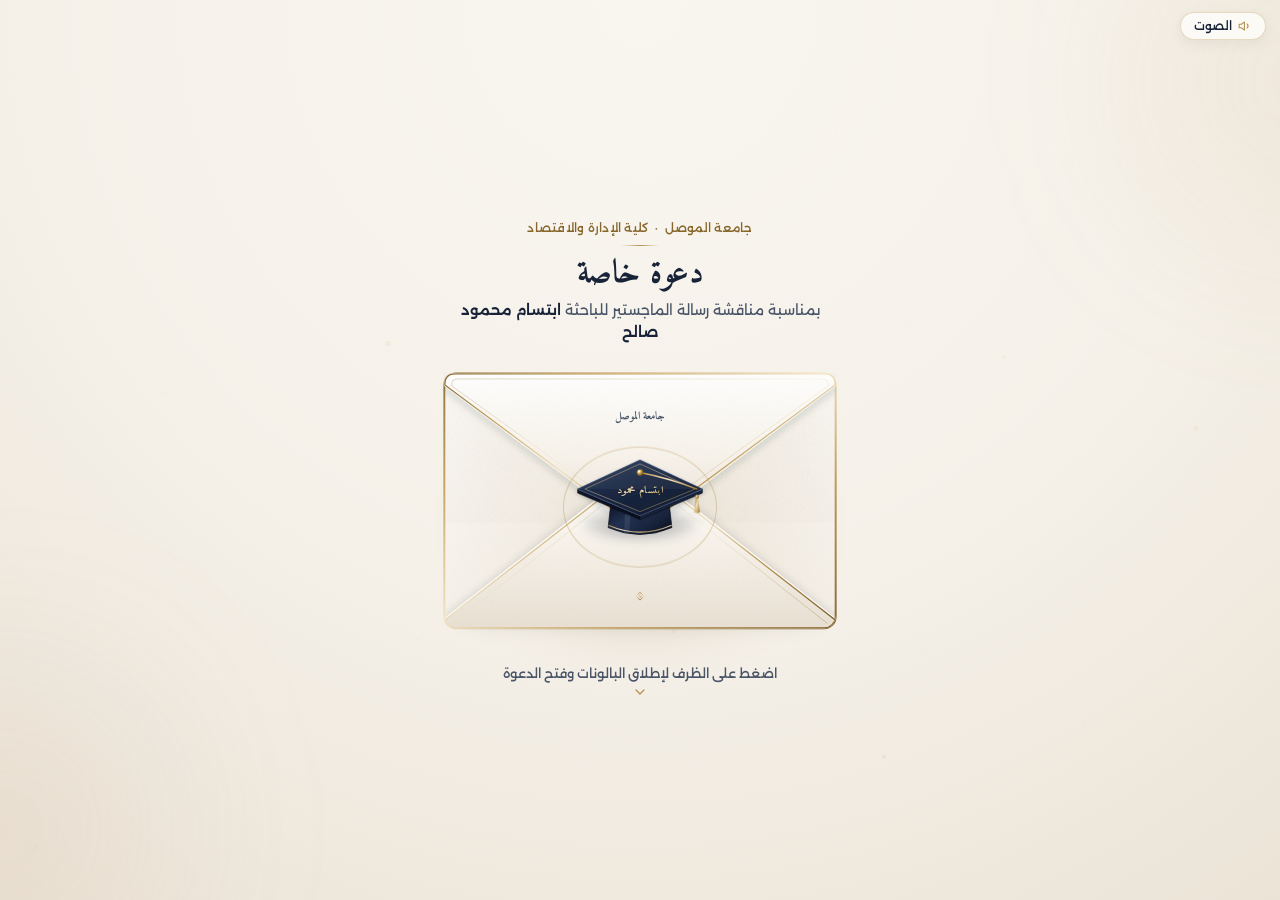
==== commit 598d3665: "Refine invitation copy: simplify Business Administration label, trim lunch sentence, remove map hint" ====
--- a/index.html
+++ b/index.html
@@ -5,7 +5,7 @@
   <meta name="viewport" content="width=device-width, initial-scale=1.0, maximum-scale=1.0, user-scalable=no, viewport-fit=cover">
   <title>دعوة مأدبة غداء | الباحثة ابتسام محمود صالح - جامعة الموصل</title>
 
-  <meta name="description" content="دعوة لحضور مأدبة الغداء بمناسبة مناقشة رسالة الماجستير للباحثة ابتسام محمود صالح (التخصص الدقيق: إدارة الأعمال) - كلية الإدارة والاقتصاد - جامعة الموصل، يوم الأحد ٢٩ / ١١ / ٢٠٢٦ الساعة ١:٠٠ مساءً في مطعم سراي الموصل">
+  <meta name="description" content="دعوة لحضور مأدبة الغداء بمناسبة مناقشة رسالة الماجستير للباحثة ابتسام محمود صالح (ماجستير في إدارة الأعمال) - كلية الإدارة والاقتصاد - جامعة الموصل، يوم الأحد ٢٩ / ١١ / ٢٠٢٦ الساعة ١:٠٠ مساءً في مطعم سراي الموصل">
   <meta property="og:title" content="دعوة خاصة | الباحثة ابتسام محمود صالح - جامعة الموصل">
   <meta property="og:description" content="يسرّنا دعوتكم لمشاركتنا فرحة مناقشة رسالة الماجستير وتناول وجبة الغداء يوم الأحد ٢٩ / ١١ / ٢٠٢٦ الساعة ١:٠٠ مساءً في مطعم سراي — الموصل">
   <meta property="og:type" content="website">
@@ -410,7 +410,7 @@
             <span class="researcher-label">للباحثة</span>
             <h2 class="researcher-name">ابتسام محمود صالح</h2>
             <p class="researcher-field">
-              ماجستير في إدارة الأعمال &nbsp;—&nbsp; التخصص الدقيق: إدارة الأعمال
+              ماجستير في إدارة الأعمال
             </p>
             <div class="thesis-title-block">
               <span class="thesis-kicker">بعنوان</span>
@@ -421,7 +421,7 @@
           <div class="lunch-invitation-prose">
             <span class="prose-kicker">دعوة مأدبة الغداء</span>
             <p class="lunch-text">
-              وبهذه المناسبة السعيدة، وبعد إتمام المناقشة واستلام التقدير، يسرّنا دعوتكم لتناول <strong>وجبة الغداء</strong> معنا بحضور الأساتذة والزملاء والأحبة والأصدقاء.
+              وبهذه المناسبة السعيدة، وبعد إتمام المناقشة واستلام التقدير، يسرّنا دعوتكم لتناول <strong>وجبة الغداء</strong>.
             </p>
             <p class="lunch-welcome">حضوركم يسعدنا وتكتمل به فرحتنا</p>
           </div>
@@ -536,7 +536,6 @@
         <section class="inv-map-section scroll-reveal" id="location-section">
           <div class="location-editorial">
             <span class="location-kicker">موقع مأدبة الغداء &nbsp;·&nbsp; مطعم سراي، الموصل</span>
-            <p class="location-desc">اضغط على تطبيق الخرائط الخاص بهاتفك للانتقال مباشرة إلى التطبيق وخارج المتصفح:</p>
 
             <div class="map-apps-grid">
               <a href="maps://?ll=36.371263,43.169477&sll=36.371263,43.169477&q=%D9%85%D8%B7%D8%B9%D9%85%20%D8%B3%D8%B1%D8%A7%D9%8A%20%D8%A7%D9%84%D9%85%D9%88%D8%B5%D9%84"
@@ -636,21 +635,9 @@
 
 
         <!-- ======================================================== -->
-        <!-- 8. SHARE & SIGN-OFF                                      -->
+        <!-- 8. SIGN-OFF                                              -->
         <!-- ======================================================== -->
         <footer class="inv-footer scroll-reveal">
-
-          <div class="share-box">
-            <span class="share-label">مشاركة رابط الدعوة</span>
-            <div class="share-btns">
-              <button type="button" id="copy-invitation-link" class="btn-action btn-gold-outline btn-sm">
-                <span id="copy-link-label">نسخ الرابط</span>
-              </button>
-              <button type="button" id="share-whatsapp-btn" class="btn-action btn-primary btn-sm">
-                <span>مشاركة عبر واتساب</span>
-              </button>
-            </div>
-          </div>
 
           <div class="footer-signoff">
             <p class="signoff-text">أهلاً وسهلاً بكم، حضوركم يسعدنا</p>
--- a/style.css
+++ b/style.css
@@ -1124,19 +1124,13 @@
   display: flex;
   flex-direction: column;
   align-items: center;
-  gap: 8px;
+  gap: 11px;
 }
 
 .location-kicker {
   font-size: 0.78rem;
   font-weight: 600;
   color: var(--gold-dark);
-}
-
-.location-desc {
-  font-size: 0.81rem;
-  color: var(--ink-muted);
-  margin-bottom: 4px;
 }
 
 .map-apps-grid {
@@ -1477,7 +1471,7 @@
 }
 
 /* ==========================================================================
-   12. SHARE & FOOTER
+   12. FOOTER SIGN-OFF
    ========================================================================== */
 .inv-footer {
   text-align: center;
@@ -1485,23 +1479,6 @@
   padding-top: 22px;
 }
 
-.share-box {
-  margin-bottom: 22px;
-}
-
-.share-label {
-  display: block;
-  font-size: 0.77rem;
-  color: var(--ink-muted);
-  margin-bottom: 10px;
-}
-
-.share-btns {
-  display: grid;
-  grid-template-columns: 1fr 1fr;
-  gap: 8px;
-}
-
 .footer-signoff {
   display: flex;
   flex-direction: column;
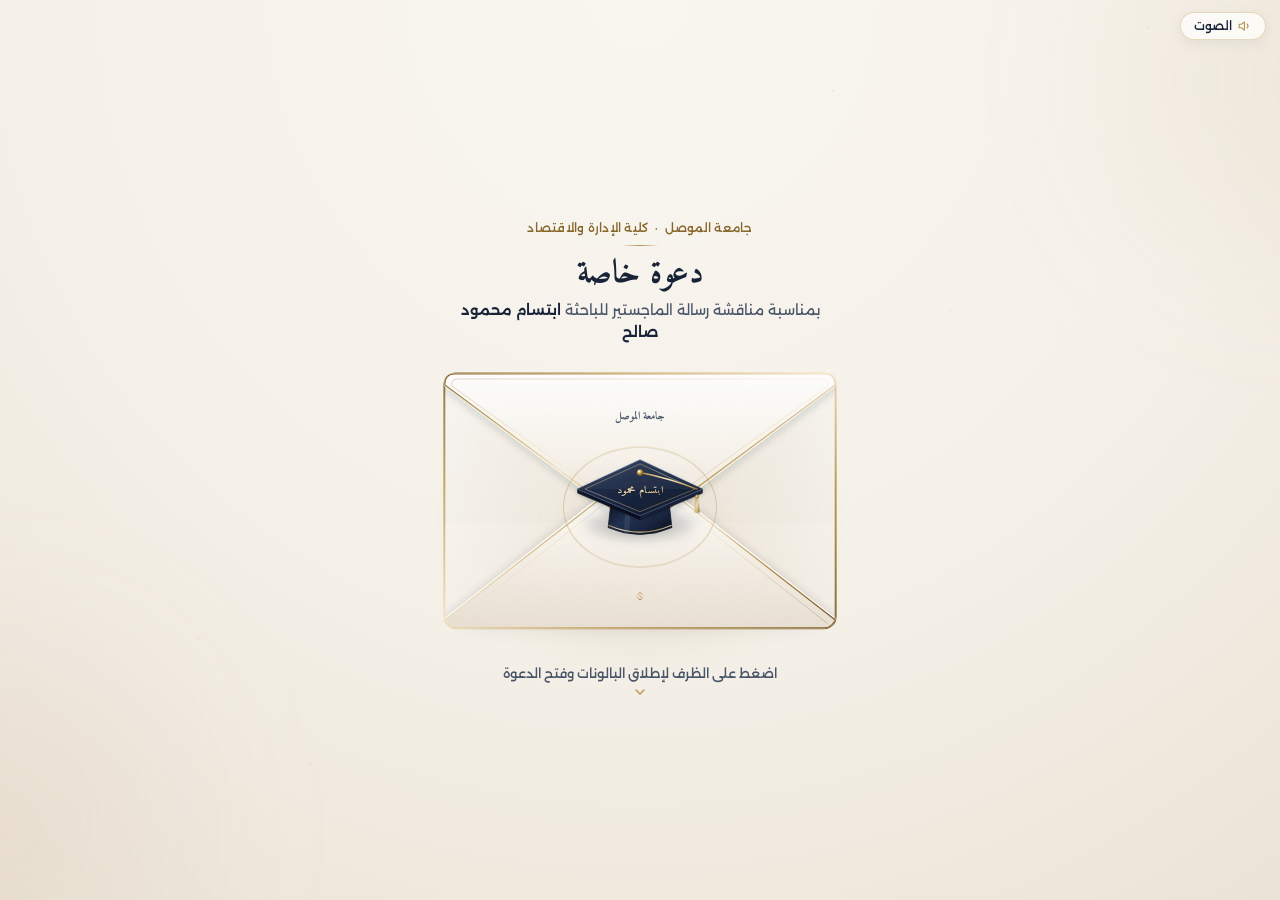
==== commit 49aed63e: "Add clean out-of-card designer attribution and WhatsApp link for Ahmed Mahmoud" ====
--- a/index.html
+++ b/index.html
@@ -649,6 +649,20 @@
 
       </article>
 
+      <aside class="creator-credit" aria-label="حقوق التصميم">
+        <p class="creator-credit-line">تم تصميم العمل من قبل احمد محمود</p>
+        <a href="https://wa.me/9647716676713?text=%D8%A7%D9%84%D8%B3%D9%84%D8%A7%D9%85%20%D8%B9%D9%84%D9%8A%D9%83%D9%85%D8%8C%20%D8%B4%D8%A7%D9%87%D8%AF%D8%AA%20%D8%A7%D9%84%D8%AF%D8%B9%D9%88%D8%A9%20%D8%A7%D9%84%D8%A5%D9%84%D9%83%D8%AA%D8%B1%D9%88%D9%86%D9%8A%D8%A9%20%D9%84%D9%84%D8%A8%D8%A7%D8%AD%D8%AB%D8%A9%20%D8%A7%D8%A8%D8%AA%D8%B3%D8%A7%D9%85%20%D9%88%D8%A3%D8%B1%D8%BA%D8%A8%20%D8%A8%D8%A7%D9%84%D8%A7%D8%B3%D8%AA%D9%81%D8%B3%D8%A7%D8%B1%20%D8%B9%D9%86%20%D8%AA%D8%B5%D9%85%D9%8A%D9%85%20%D8%AF%D8%B9%D9%88%D8%A9%20%D8%AA%D9%81%D8%A7%D8%B9%D9%84%D9%8A%D8%A9%20%D9%85%D8%B4%D8%A7%D8%A8%D9%87%D8%A9."
+           class="creator-wa-link"
+           target="_blank"
+           rel="noopener noreferrer"
+           aria-label="للتواصل عبر واتساب">
+          <span>للتواصل</span>
+          <svg class="creator-wa-icon" width="20" height="20" viewBox="0 0 24 24" fill="currentColor" aria-hidden="true">
+            <path d="M12.04 2c-5.46 0-9.91 4.45-9.91 9.91 0 1.75.46 3.45 1.32 4.95L2.05 22l5.25-1.38c1.45.79 3.08 1.21 4.74 1.21 5.46 0 9.91-4.45 9.91-9.91 0-2.65-1.03-5.14-2.9-7.01A9.816 9.816 0 0 0 12.04 2m5.81 14.07c-.24.68-1.41 1.3-1.95 1.38-.52.08-1.18.11-1.9-.12-.44-.14-1-.33-1.72-.64-3.03-1.31-5.01-4.37-5.16-4.57-.15-.2-1.23-1.64-1.23-3.13 0-1.49.78-2.22 1.06-2.52.27-.3.6-.38.8-.38.2 0 .4 0 .58.01.18.01.43-.07.67.51.25.6.85 2.07.92 2.22.08.15.13.33.03.53-.1.2-.15.33-.3.5-.15.18-.32.4-.45.54-.15.15-.3.32-.13.62.17.3.78 1.28 1.67 2.08 1.15 1.02 2.12 1.34 2.42 1.49.3.15.48.13.66-.08.18-.21.75-.87.95-1.17.2-.3.4-.25.67-.15.27.1 1.74.82 2.04.97.3.15.5.22.58.35.08.13.08.73-.16 1.41Z"/>
+          </svg>
+        </a>
+      </aside>
+
     </div>
 
   </main>
--- a/style.css
+++ b/style.css
@@ -1500,3 +1500,45 @@
   font-size: 0.72rem;
   color: var(--ink-muted);
 }
+
+/* Creator Credit (Outside Invitation Paper Frame) */
+.creator-credit {
+  margin-top: 22px;
+  padding-top: 16px;
+  border-top: 1px solid rgba(181, 144, 75, 0.22);
+  text-align: center;
+  display: flex;
+  flex-direction: column;
+  align-items: center;
+  gap: 4px;
+}
+
+.creator-credit-line {
+  font-size: 0.78rem;
+  font-weight: 500;
+  color: var(--ink-secondary);
+}
+
+.creator-wa-link {
+  display: inline-flex;
+  align-items: center;
+  justify-content: center;
+  gap: 7px;
+  padding: 5px 10px;
+  font-size: 0.78rem;
+  font-weight: 600;
+  color: var(--ink-navy);
+  text-decoration: none;
+  transition: color 0.2s ease, transform 0.2s ease;
+}
+
+.creator-wa-link:hover,
+.creator-wa-link:active {
+  color: #16773f;
+  transform: translateY(-1px);
+}
+
+.creator-wa-icon {
+  color: #1f8a4c;
+  flex-shrink: 0;
+}
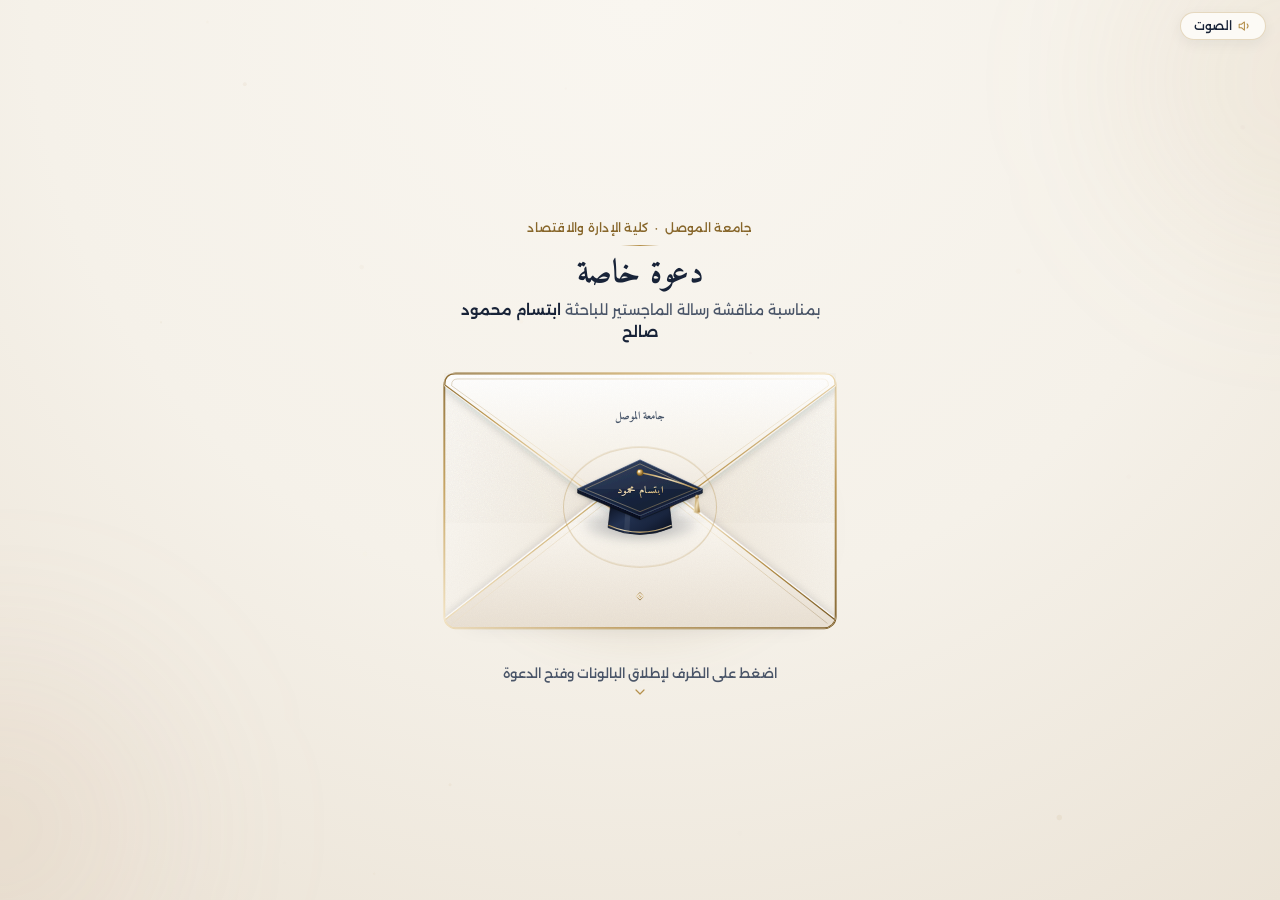
==== commit af7408ea: "Point Open Graph metadata and preview image to live Cloudflare Workers URL and add SVG favicon" ====
--- a/index.html
+++ b/index.html
@@ -9,10 +9,15 @@
   <meta property="og:title" content="دعوة خاصة | الباحثة ابتسام محمود صالح - جامعة الموصل">
   <meta property="og:description" content="يسرّنا دعوتكم لمشاركتنا فرحة مناقشة رسالة الماجستير وتناول وجبة الغداء يوم الأحد ٢٩ / ١١ / ٢٠٢٦ الساعة ١:٠٠ مساءً في مطعم سراي — الموصل">
   <meta property="og:type" content="website">
-  <meta property="og:image" content="https://ams515.github.io/masters-defense-invitation/og-preview.png">
+  <meta property="og:url" content="https://ebtisam-masters-invitation.amsok515.workers.dev/">
+  <meta property="og:image" content="https://ebtisam-masters-invitation.amsok515.workers.dev/og-preview.png">
+  <meta property="og:image:secure_url" content="https://ebtisam-masters-invitation.amsok515.workers.dev/og-preview.png">
+  <meta property="og:image:type" content="image/png">
   <meta property="og:image:width" content="1200">
   <meta property="og:image:height" content="630">
   <meta name="twitter:card" content="summary_large_image">
+  <meta name="twitter:image" content="https://ebtisam-masters-invitation.amsok515.workers.dev/og-preview.png">
+  <link rel="icon" type="image/svg+xml" href="data:image/svg+xml,%3Csvg xmlns='http://www.w3.org/2000/svg' viewBox='0 0 24 24' fill='%23b5904b'%3E%3Cpath d='M12 3L1 9l11 6 9-4.91V17h2V9L12 3zm0 14.5l-7-3.82v3.72c0 2.1 3.13 3.6 7 3.6s7-1.5 7-3.6v-3.72l-7 3.82z'/%3E%3C/svg%3E">
 
   <!-- Academic & Editorial Arabic Typography: Alexandria & Amiri -->
   <link rel="preconnect" href="https://fonts.googleapis.com">
